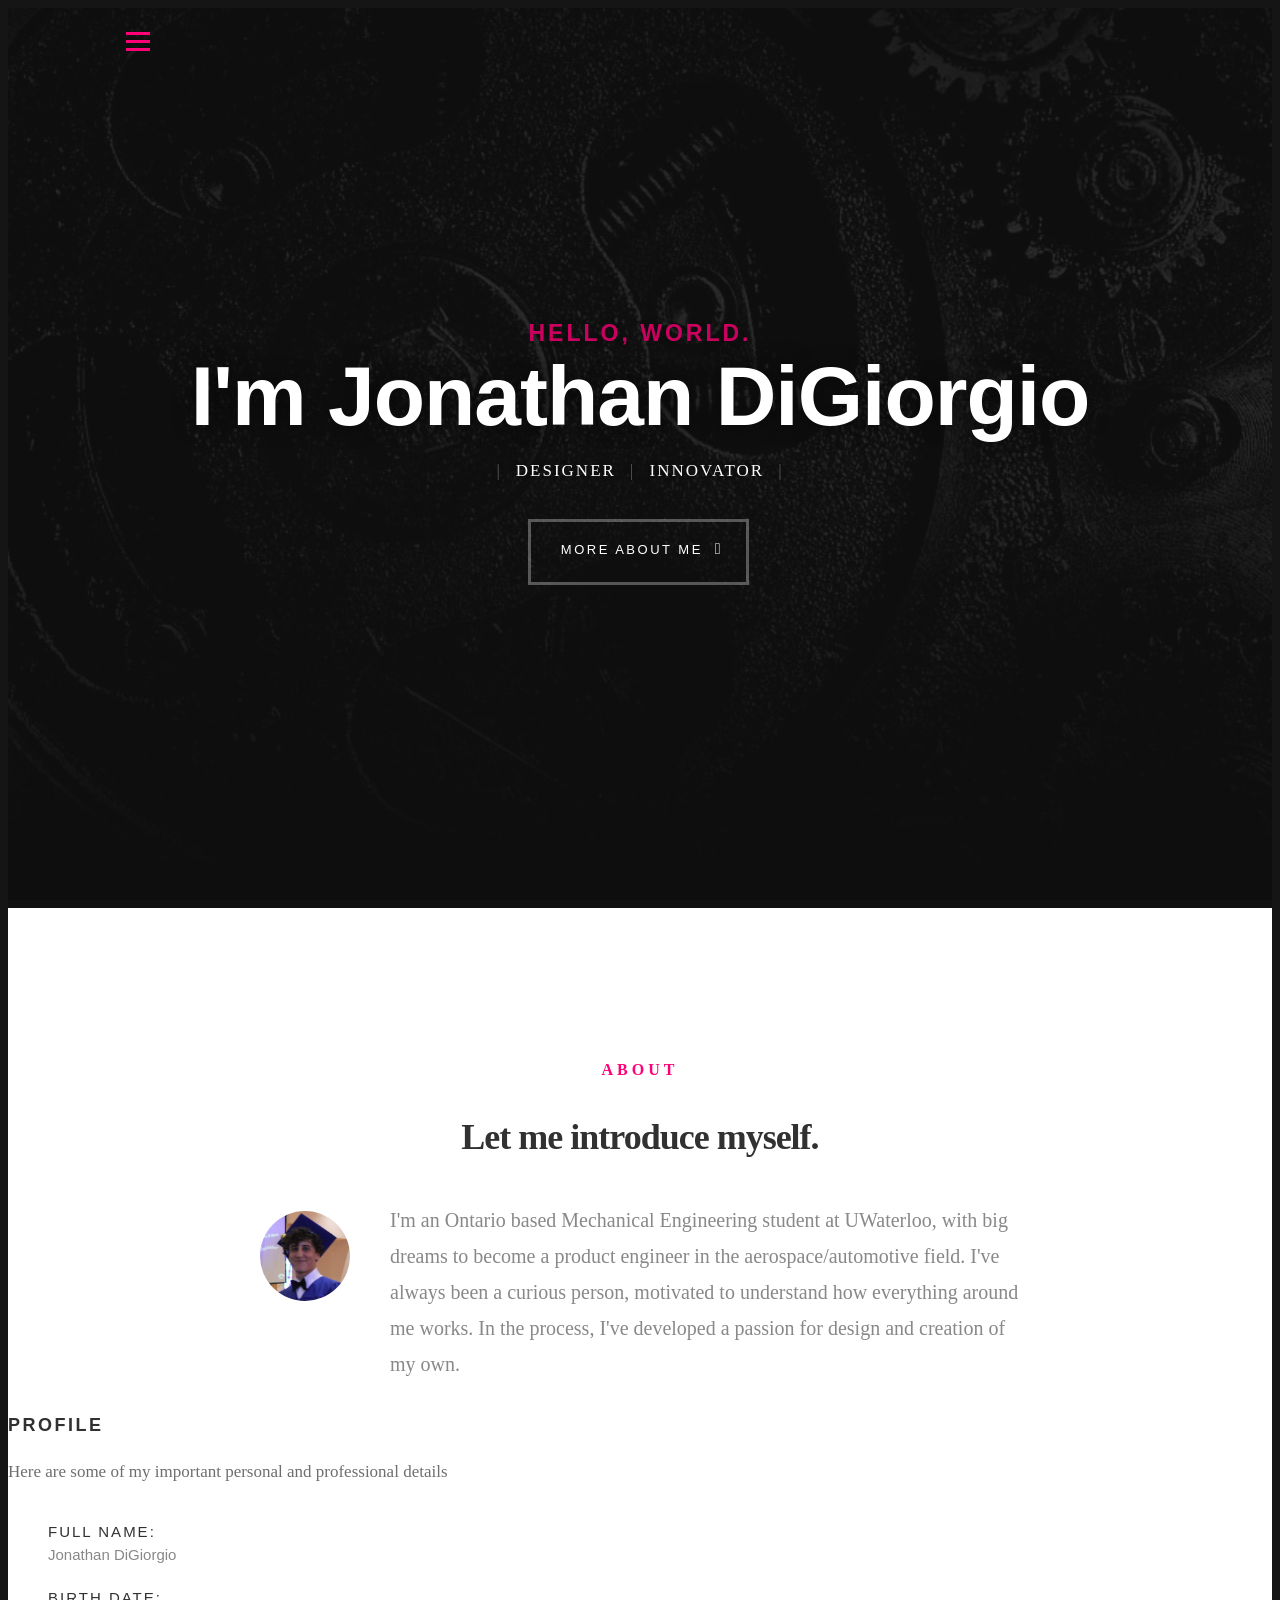
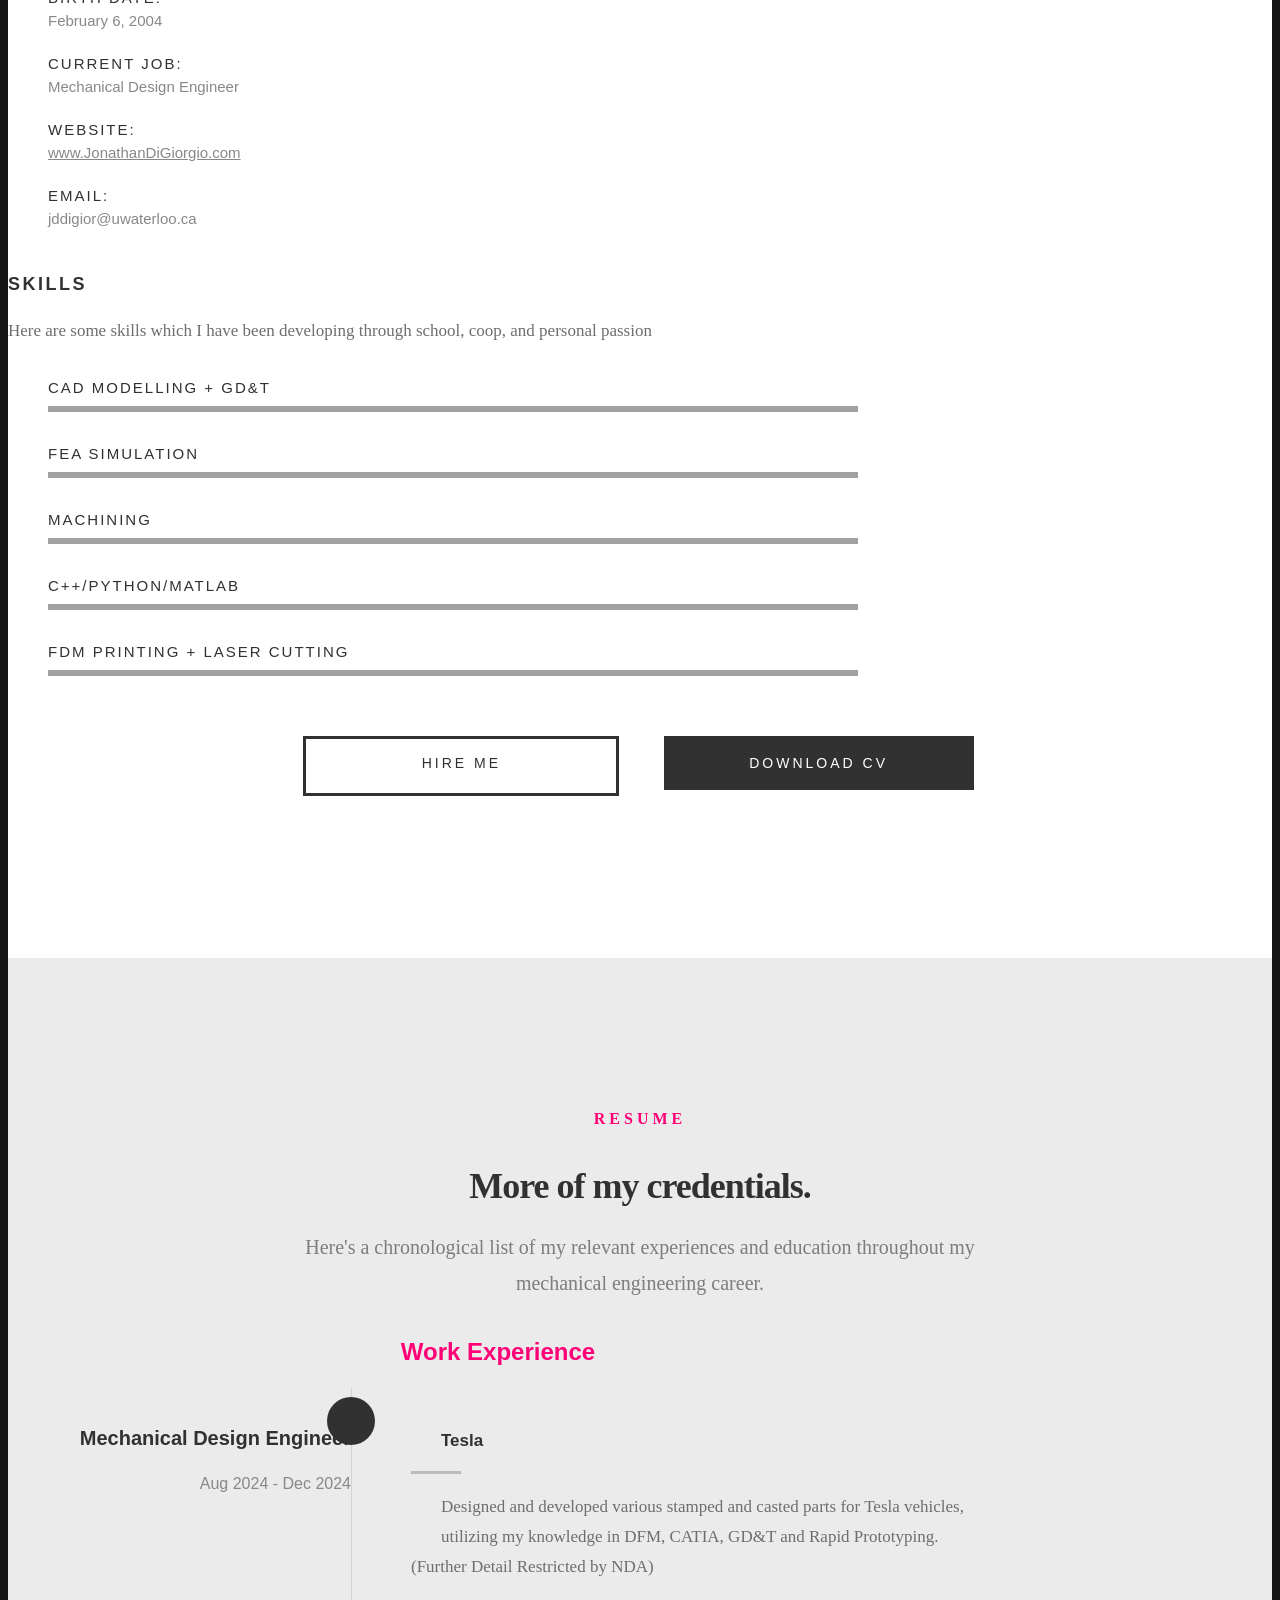
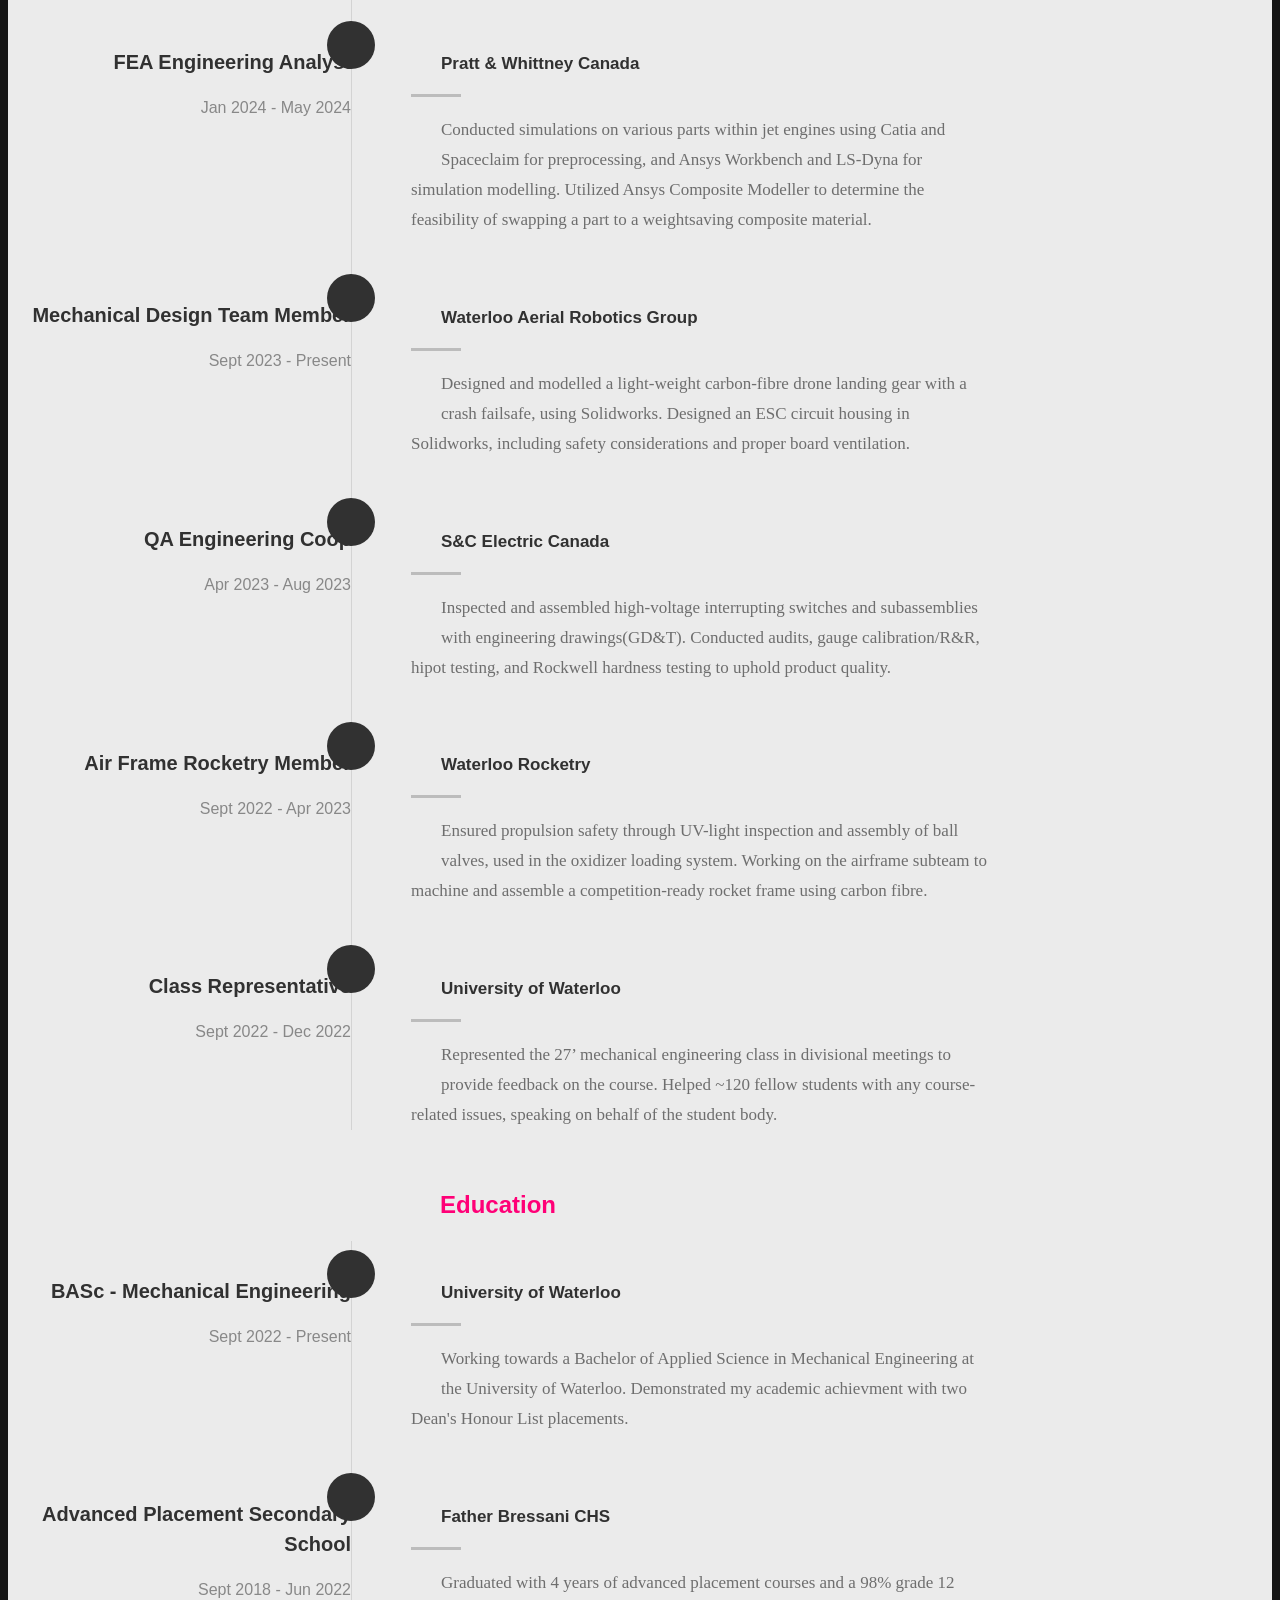
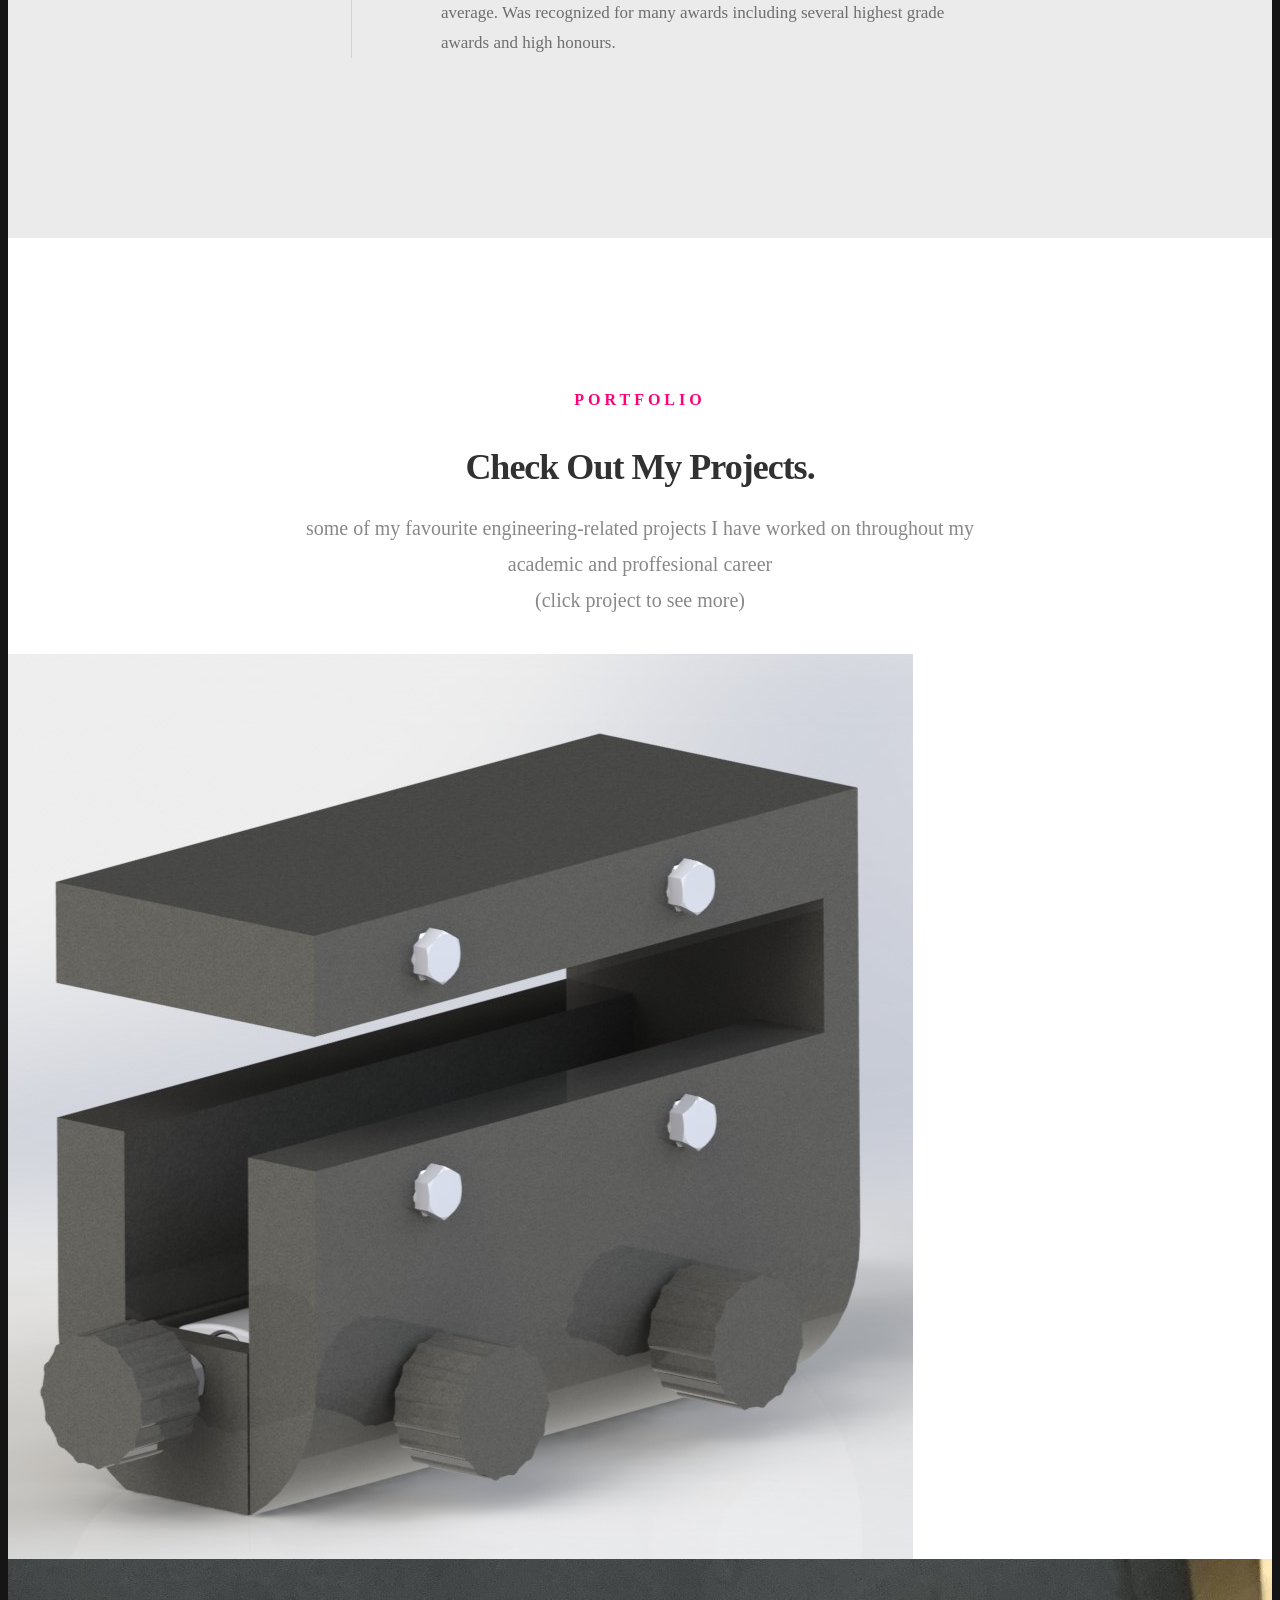
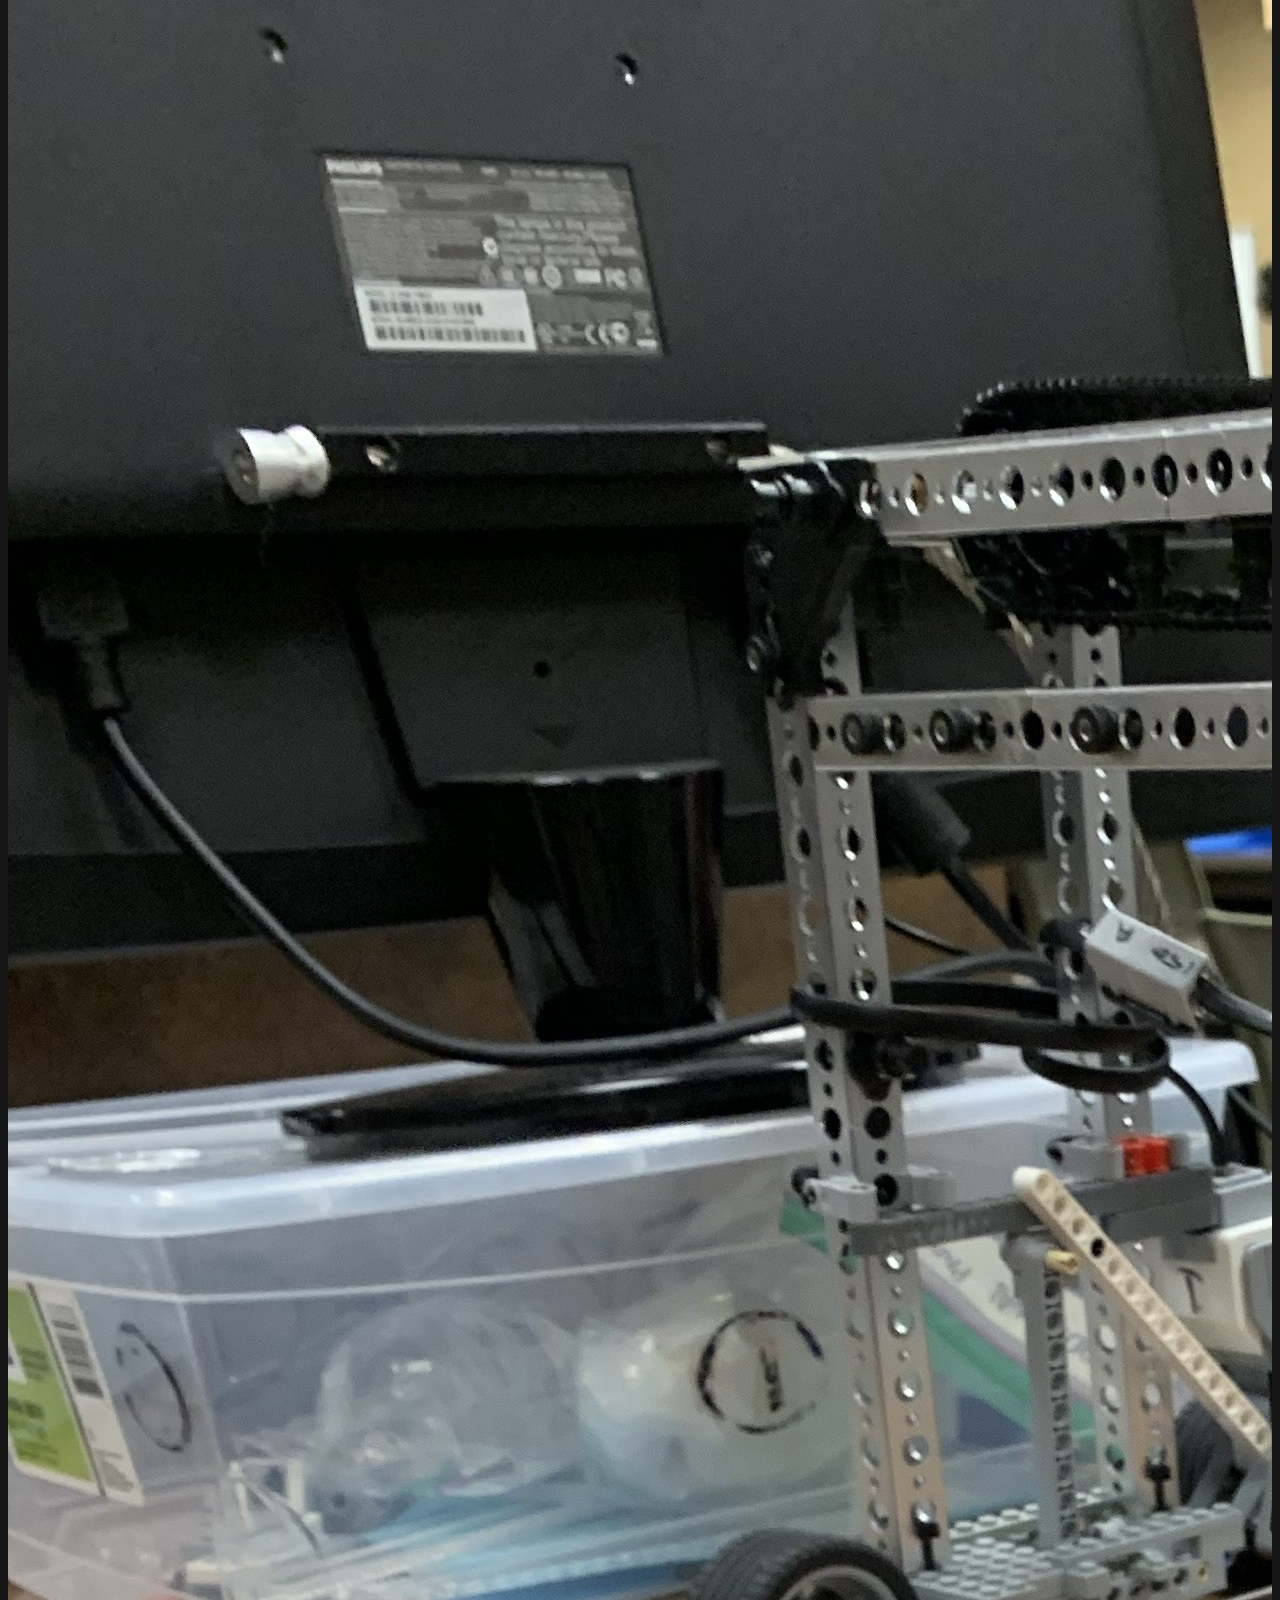
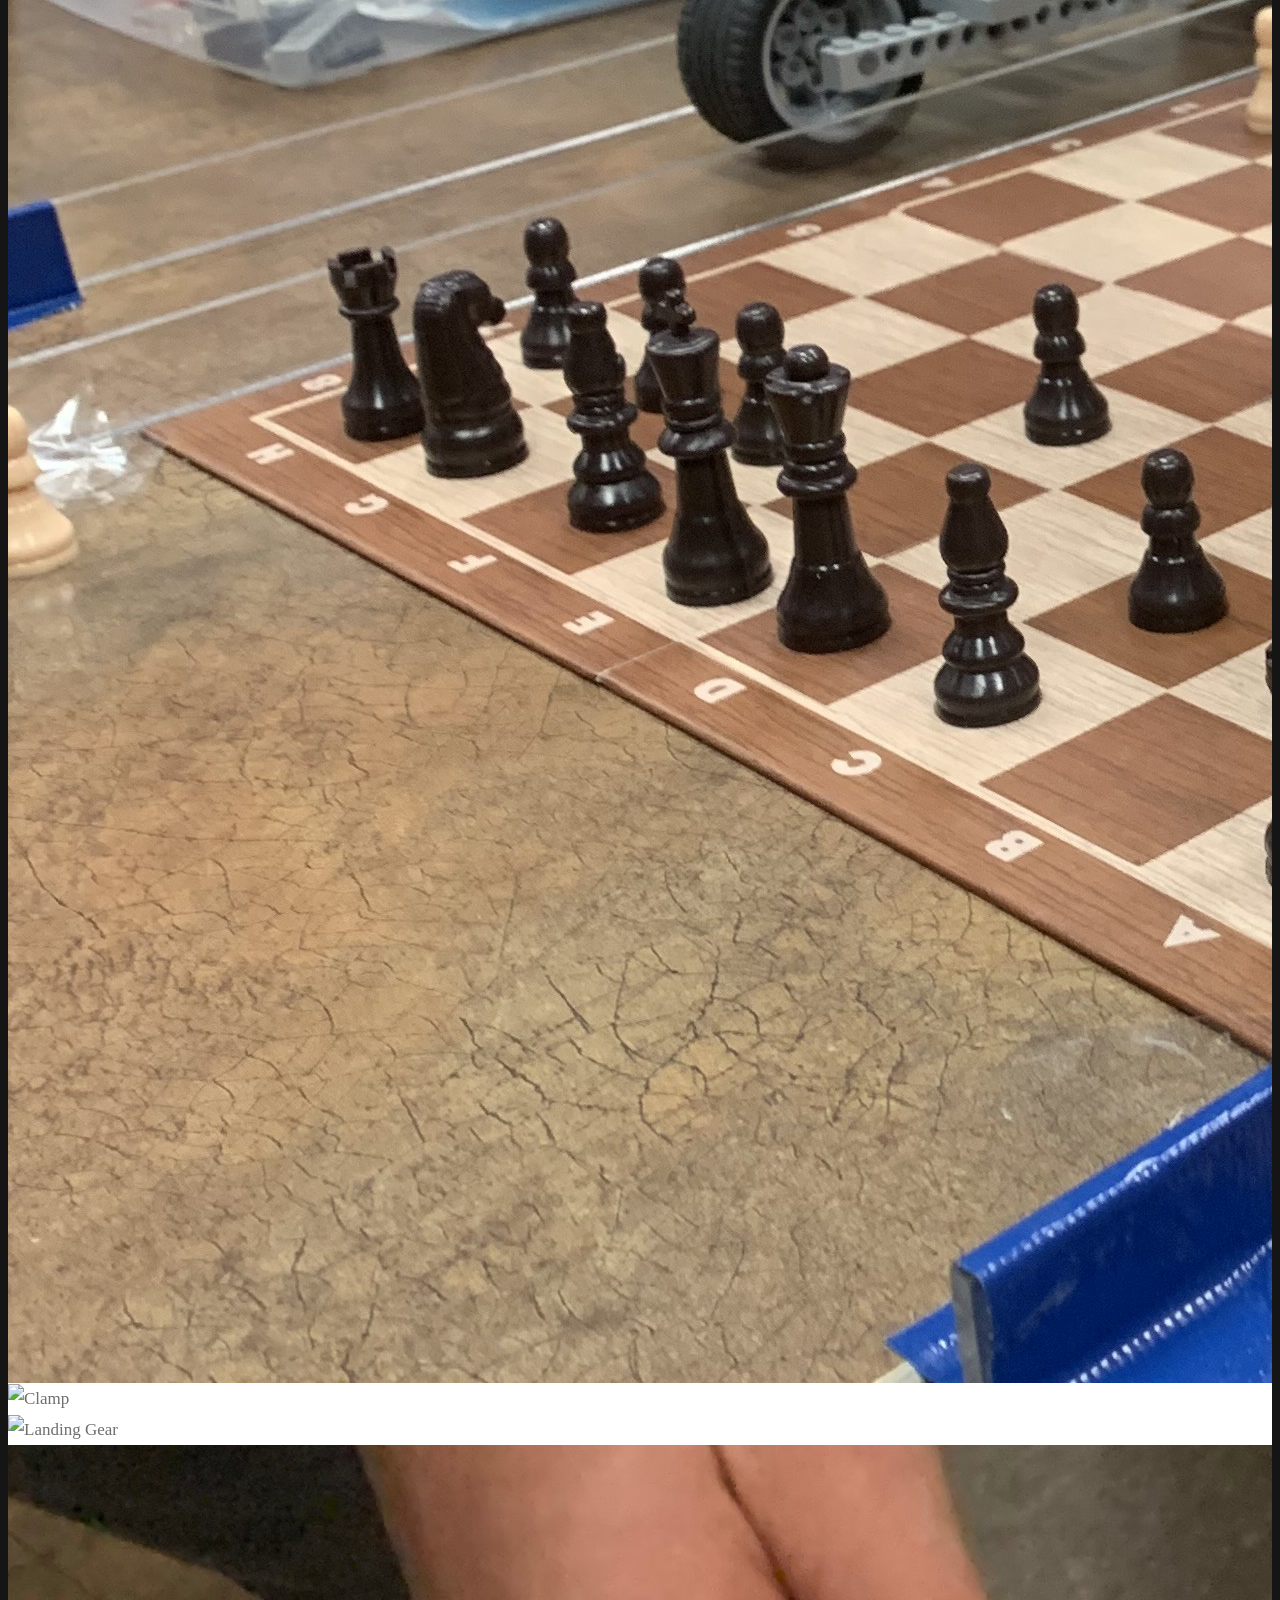
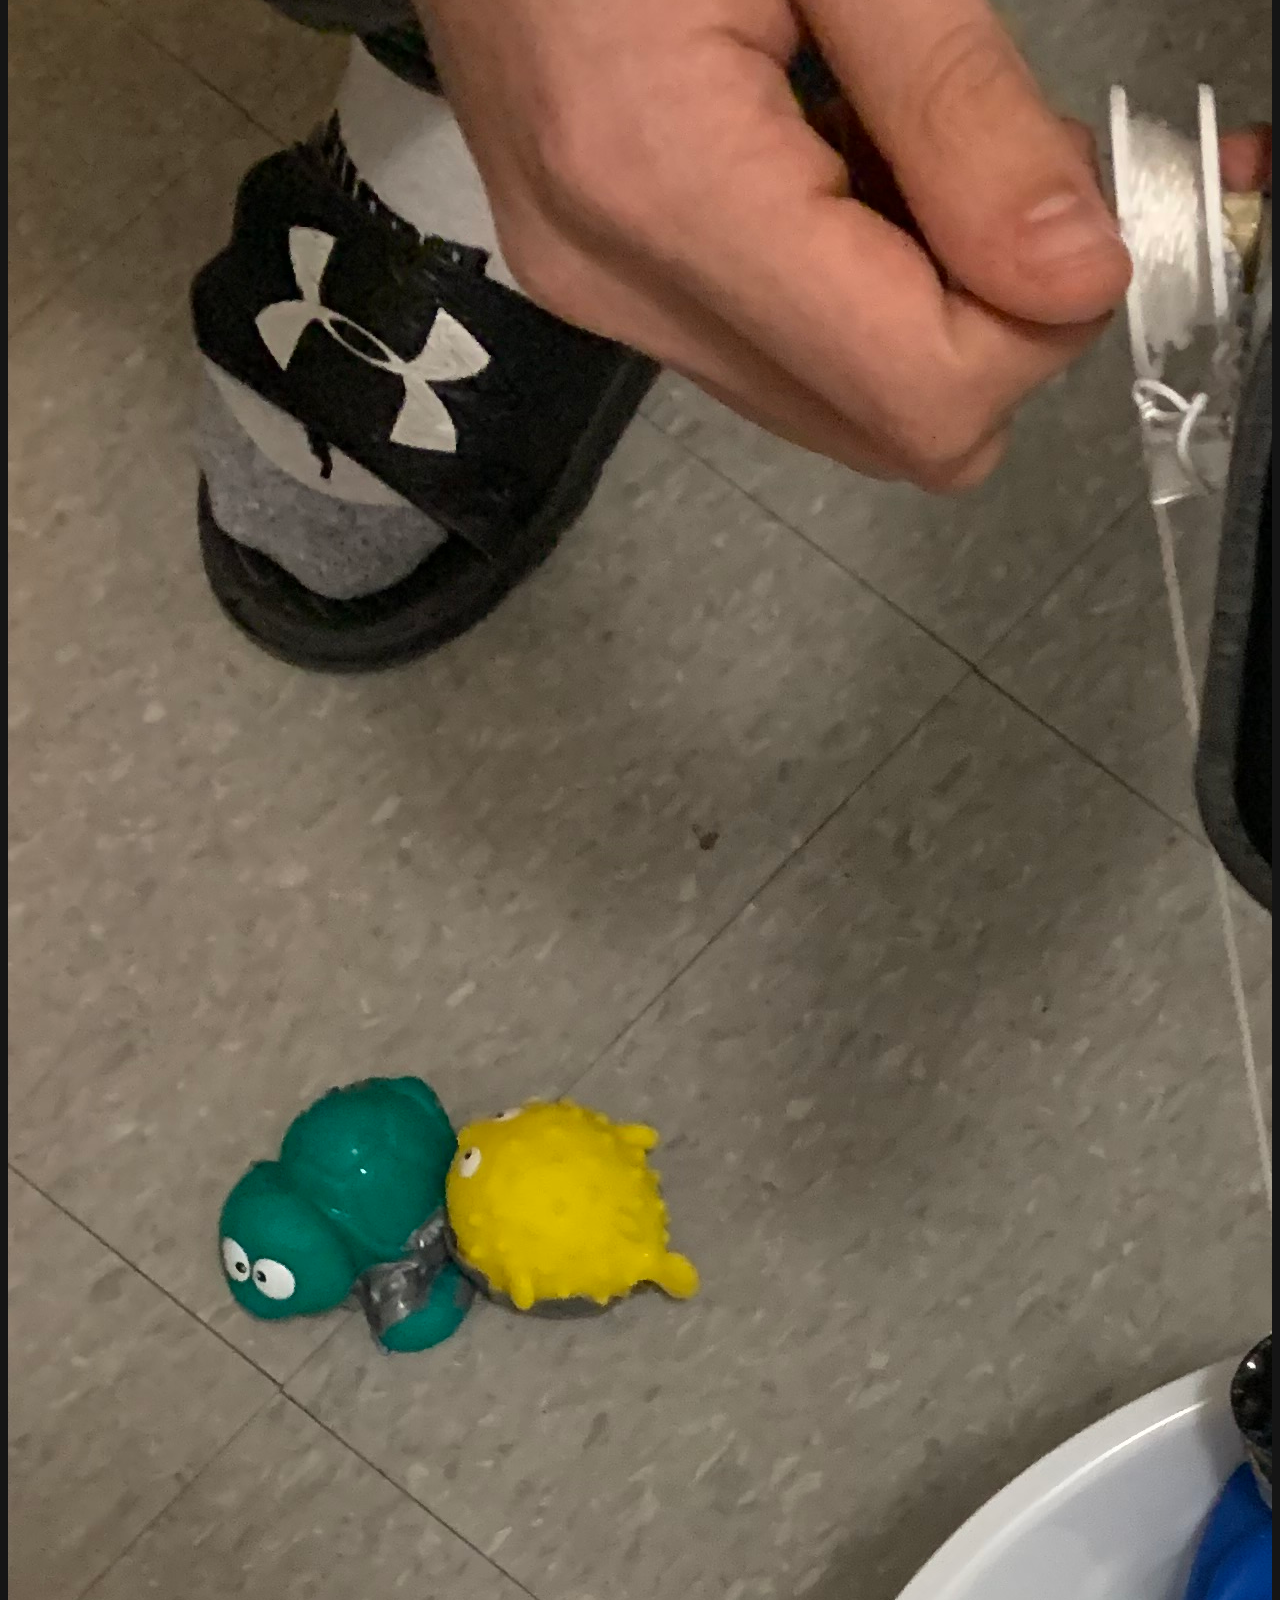
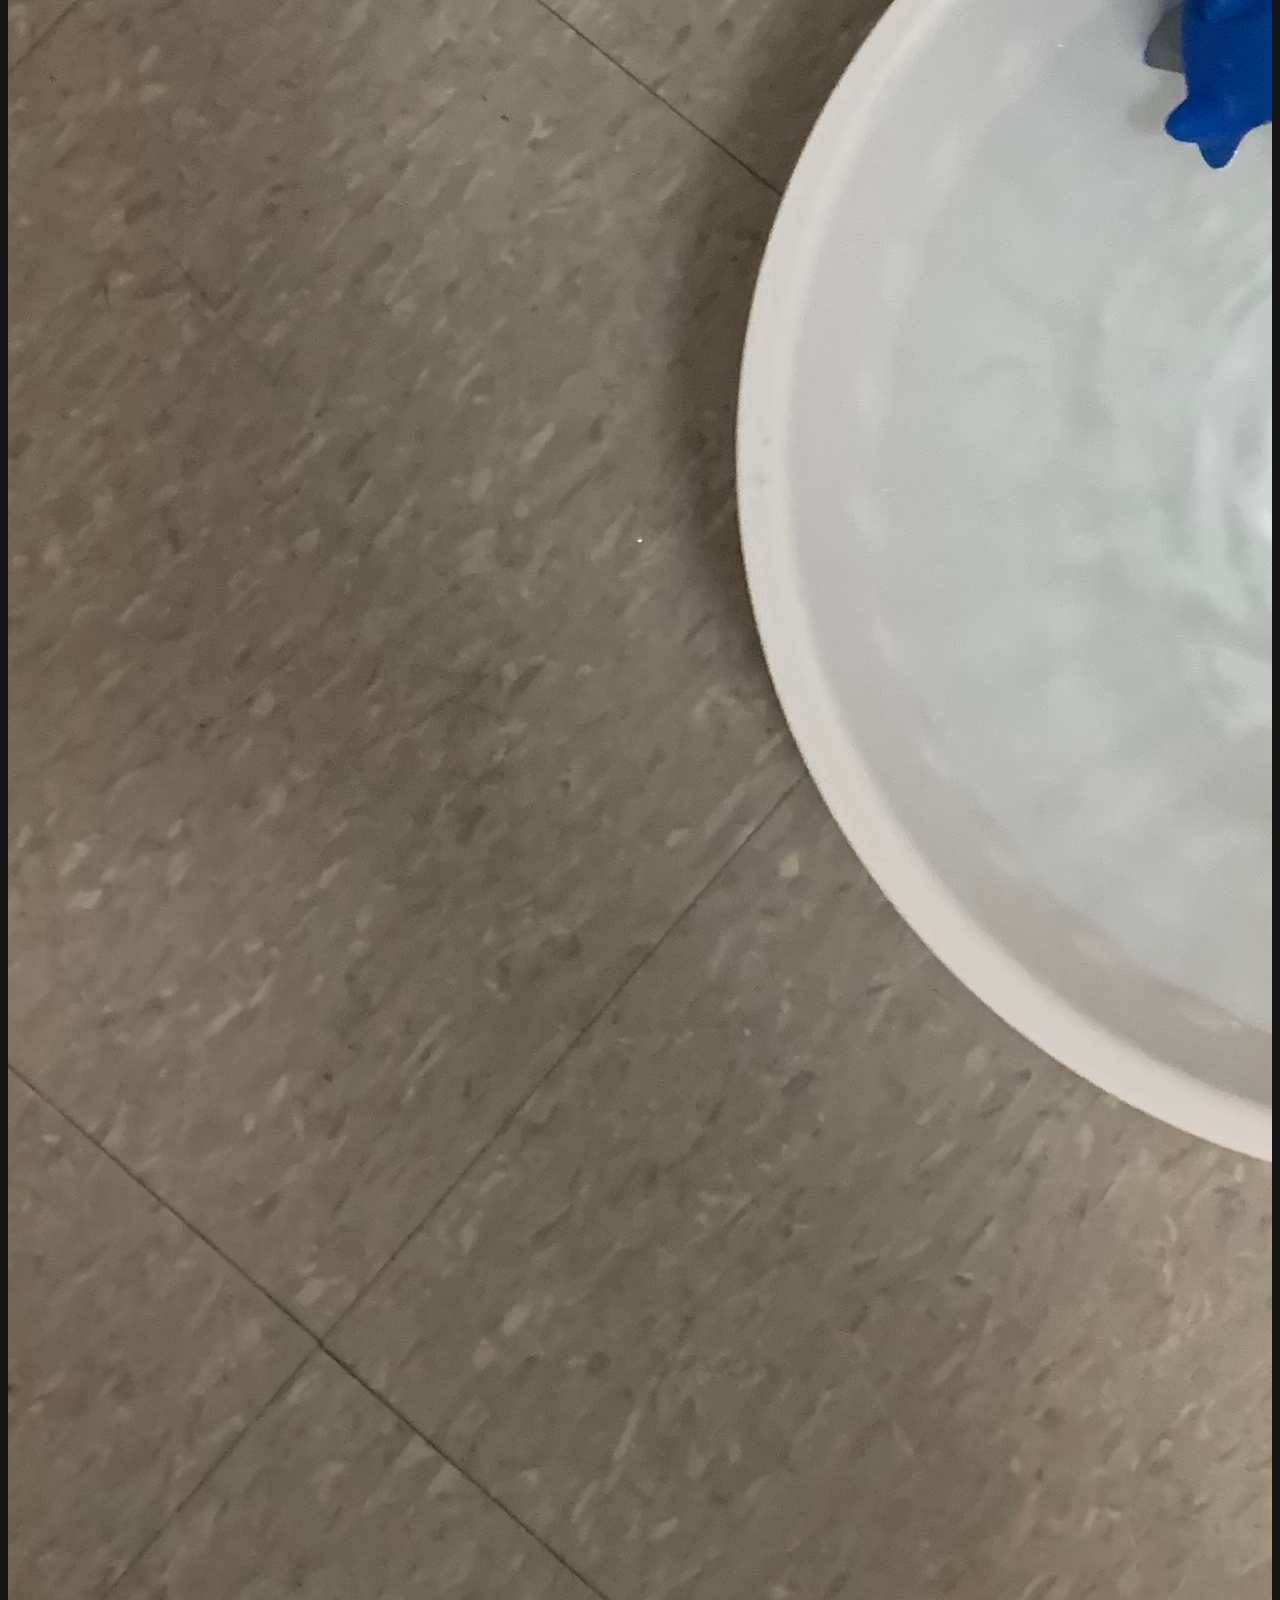
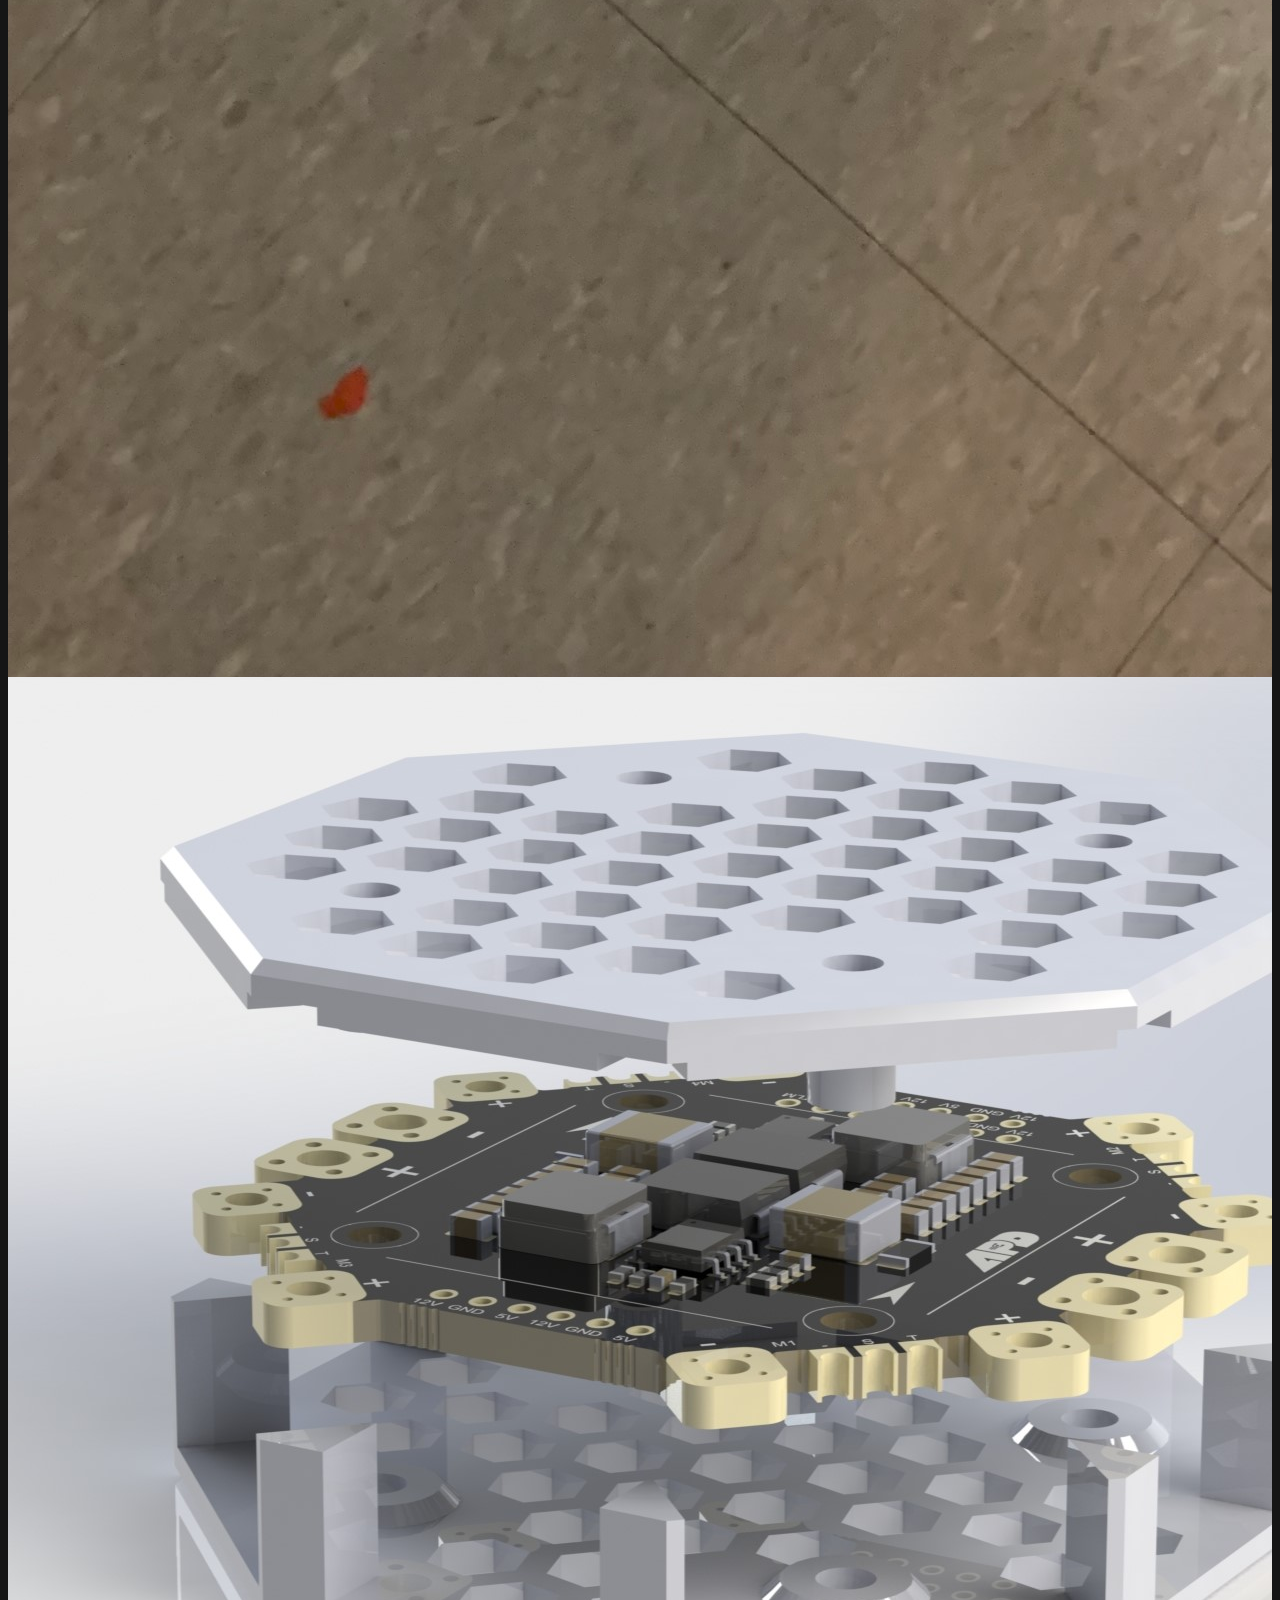
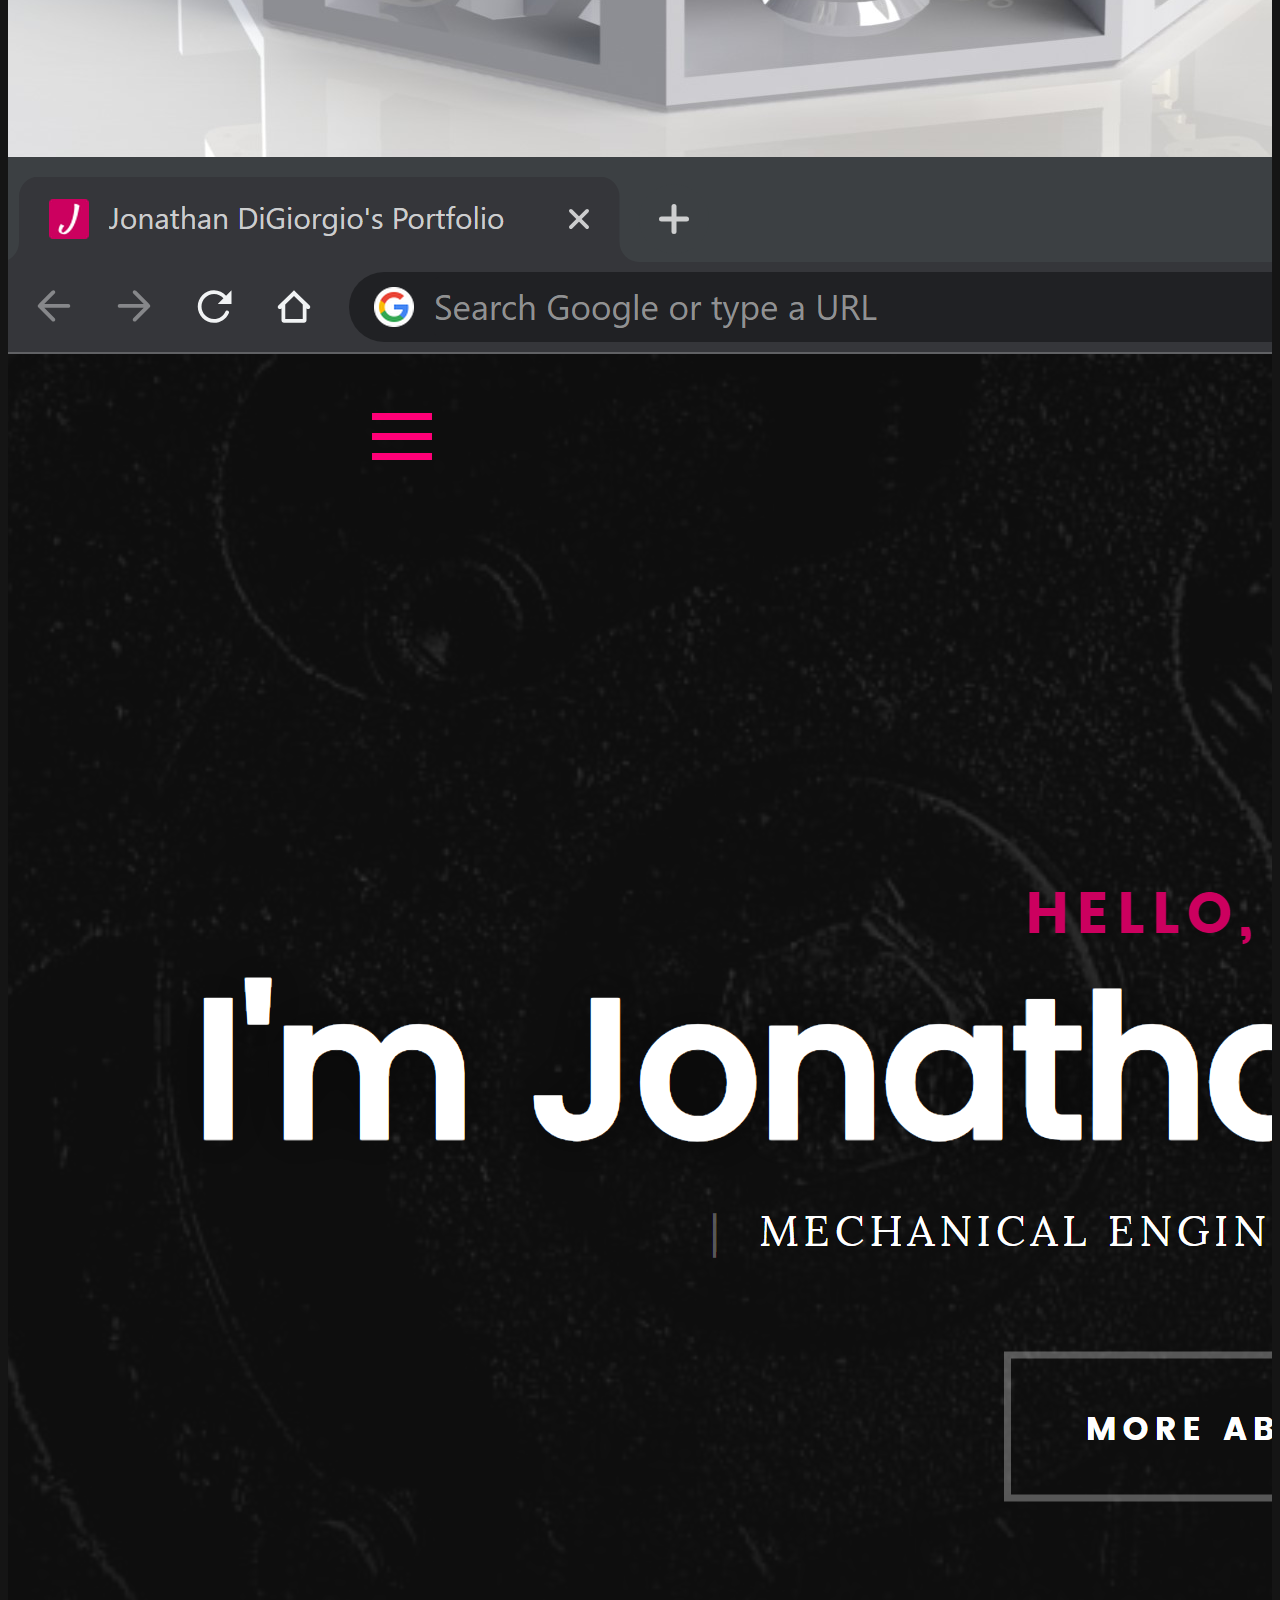
==== index.html @ a50118cf "new job" ====
<!DOCTYPE html>
<!--[if IE 8 ]><html class="no-js oldie ie8" lang="en"> <![endif]-->
<!--[if IE 9 ]><html class="no-js oldie ie9" lang="en"> <![endif]-->
<!--[if (gte IE 9)|!(IE)]><!-->
<html class="no-js" lang="en" xmlns="http://www.w3.org/1999/xhtml" xmlns:fb="http://ogp.me/ns/fb#"> <!--<![endif]-->

<head>

	<!-- Google tag (gtag.js) -->
	<script async src="https://www.googletagmanager.com/gtag/js?id=G-ZJ9CX0GBKX"></script>
	<script>
	window.dataLayer = window.dataLayer || [];
	function gtag(){dataLayer.push(arguments);}
	gtag('js', new Date());
	gtag('config', 'G-ZJ9CX0GBKX');
	</script>

	<!-- Google Tag Manager -->
	<script>(function(w,d,s,l,i){w[l]=w[l]||[];w[l].push({'gtm.start':
	new Date().getTime(),event:'gtm.js'});var f=d.getElementsByTagName(s)[0],
	j=d.createElement(s),dl=l!='dataLayer'?'&l='+l:'';j.async=true;j.src=
	'https://www.googletagmanager.com/gtm.js?id='+i+dl;f.parentNode.insertBefore(j,f);
	})(window,document,'script','dataLayer','GTM-W5HS95PW');</script>
	<!-- End Google Tag Manager -->

	<meta property="og:title" content="Jonathan DiGiorgio's Portfolio" />
	<meta property="og:image" content="/images/Site1.jpg" />
	<meta property="og:description" content="My personal website to showcase my work along my engineering journey" />

	<!--- basic page needs
   ================================================== -->
	<meta charset="utf-8">
	<title>Jonathan DiGiorgio's Portfolio</title>
	<meta name="description" content="">
	<meta name="author" content="">
	<meta http-equiv="Content-Security-Policy" content="upgrade-insecure-requests">

	<!-- mobile specific metas
   ================================================== -->
	<meta name="viewport" content="width=device-width, initial-scale=1, maximum-scale=1">

	<!-- CSS
   ================================================== -->
	<link rel="stylesheet" href="css/base.css">
	<link rel="stylesheet" href="css/main.css">
	<link rel="stylesheet" href="css/vendor.css">

	<!-- script
   ================================================== -->
	<script src="js/modernizr.js"></script>
	<script src="js/pace.min.js"></script>

	<!-- favicons
	================================================== -->
	<link rel="icon" type="image/png" href="favicon-32x32.png">

</head>

<body id="top">

	<!-- Google Tag Manager (noscript) -->
	<noscript><iframe src="https://www.googletagmanager.com/ns.html?id=GTM-W5HS95PW"
	height="0" width="0" style="display:none;visibility:hidden"></iframe></noscript>
	<!-- End Google Tag Manager (noscript) -->

	<!-- header 
   ================================================== -->
	<header>
		<div class="row">

			<div class="top-bar">
				<a class="menu-toggle" href="#"><span>Menu</span></a>

				<nav id="main-nav-wrap">
					<ul class="main-navigation">
						<li class="current"><a class="smoothscroll" href="#intro" title="">Home</a></li>
						<li><a class="smoothscroll" href="#about" title="">About</a></li>
						<li><a class="smoothscroll" href="#resume" title="">Resume</a></li>
						<li><a class="smoothscroll" href="#portfolio" title="">Projects</a></li>
						<li><a class="smoothscroll" href="#services" title="">Services</a></li>
						<li><a class="smoothscroll" href="#contact" title="">Contact</a></li>
					</ul>
				</nav>
			</div> <!-- /top-bar -->

		</div> <!-- /row -->
	</header> <!-- /header -->

	<!-- intro section
   ================================================== -->
	<section id="intro">

		<div class="intro-overlay"></div>

		<div class="intro-content">
			<div class="row">

				<div class="col-twelve">

					<h5>Hello, World.</h5>
					<h1 style="font-size: 84px">I'm Jonathan DiGiorgio</h1>

					<p class="intro-position">
						<span>Designer</span>
						<span>Innovator</span>
					</p>

					<a class="button stroke smoothscroll" href="#about" title="">More About Me</a>

				</div>

			</div>
		</div> <!-- /intro-content -->

		<ul class="intro-social">
			<li><a href="https://www.linkedin.com/in/jonathan-di-giorgio/"><i class="fa fa-linkedin"></i></a></li>
			<li><a href="https://github.com/jddigior"><i class="fa fa-github"></i></a></li>
			<li><a href="mailto:jddiigor@uwaterloo.ca"><i class="fa fa-envelope"></i></a></li>

		</ul> <!-- /intro-social -->

	</section> <!-- /intro -->


	<!-- about section
   ================================================== -->
	<section id="about">

		<div class="row section-intro">
			<div class="col-twelve">

				<h5>About</h5>
				<h1>Let me introduce myself.</h1>

				<div class="intro-info">

					<img src="images/grad.png" alt="Profile Picture">

					<p class="lead">I'm an Ontario based Mechanical Engineering student at UWaterloo, with big dreams to
						become a product engineer in the aerospace/automotive field. I've always been a curious person,
						motivated to understand how everything around me works. In the process, I've developed a passion
						for design and creation of my own. </p>
				</div>

			</div>
		</div> <!-- /section-intro -->

		<div class="row about-content">

			<div class="col-six tab-full">

				<h3>Profile</h3>
				<p>Here are some of my important personal and professional details</p>

				<ul class="info-list">
					<li>
						<strong>Full name:</strong>
						<span>Jonathan DiGiorgio</span>
					</li>
					<li>
						<strong>Birth Date:</strong>
						<span>February 6, 2004</span>
					</li>
					<li>
						<strong>Current Job:</strong>
						<span>Mechanical Design Engineer</span>
					</li>
					<li>
						<strong>Website:</strong>
						<span><a href="https://www.jonathandigiorgio.com">www.JonathanDiGiorgio.com</a></span>
					</li>
					<li>
						<strong>Email:</strong>
						<span>jddigior@uwaterloo.ca</span>
					</li>

				</ul> <!-- /info-list -->

			</div>

			<div class="col-six tab-full">

				<h3>Skills</h3>
				<p>Here are some skills which I have been developing through school, coop, and personal passion </p>

				<ul class="skill-bars">
					<li>
						<strong>CAD Modelling + GD&T</strong>
					</li>
					<li>
						<strong>FEA Simulation</strong>
					</li>
					<li>
						<strong>Machining</strong>
					</li>
					<li>
						<strong>C++/Python/MATLAB</strong>
					</li>
					<li>
						<strong>FDM Printing + Laser Cutting</strong>
					</li>

				</ul> <!-- /skill-bars -->

			</div>

		</div>

		<div class="row button-section">
			<div class="col-twelve">
				<a href="#contact" title="Hire Me" class="button stroke smoothscroll">Hire Me</a>
				<a href="Jonathan_DiGiorgio_Resume.pdf" title="Download CV"
					class="button button-primary">Download CV</a>
			</div>
		</div>

	</section> <!-- /process-->


	<!-- resume Section
   ================================================== -->
	<section id="resume" class="grey-section">

		<div class="row section-intro">
			<div class="col-twelve">

				<h5>Resume</h5>
				<h1>More of my credentials.</h1>

				<p class="lead">Here's a chronological list of my relevant experiences and education throughout my
					mechanical engineering career.</p>

			</div>
		</div> <!-- /section-intro-->

		<div class="row resume-timeline">

			<div class="col-twelve resume-header">

				<h2>Work Experience</h2>

			</div> <!-- /resume-header -->

			<div class="col-twelve">

				<div class="timeline-wrap">
					<div class="timeline-block">

						<div class="timeline-ico">
							<i class="fa fa-briefcase"></i>
						</div>

						<div class="timeline-header">
							<h3>Mechanical Design Engineer</h3>
							<p>Aug 2024 - Dec 2024</p>
						</div>

						<div class="timeline-content">
							<h4>Tesla</h4>
							<p>
								Designed and developed various stamped and casted parts for Tesla vehicles, utilizing my knowledge in DFM, CATIA, GD&T and Rapid Prototyping.
								(Further Detail Restricted by NDA)
							</p>
						</div>

					</div> <!-- /timeline-block -->

					<div class="timeline-block">

						<div class="timeline-ico">
							<i class="fa fa-briefcase"></i>
						</div>

						<div class="timeline-header">
							<h3>FEA Engineering Analyst</h3>
							<p>Jan 2024 - May 2024</p>
						</div>

						<div class="timeline-content">
							<h4>Pratt & Whittney Canada</h4>
							<p>
								Conducted simulations on various parts within jet engines using Catia and Spaceclaim for preprocessing, and Ansys Workbench and LS-Dyna for simulation modelling.
								Utilized Ansys Composite Modeller to determine the feasibility of swapping a part to a weightsaving composite material.
							</p>
						</div>

					</div> <!-- /timeline-block -->

					<div class="timeline-block">

						<div class="timeline-ico">
							<i class="fa fa-briefcase"></i>
						</div>

						<div class="timeline-header">
							<h3>Mechanical Design Team Member</h3>
							<p>Sept 2023 - Present</p>
						</div>

						<div class="timeline-content">
							<h4>Waterloo Aerial Robotics Group</h4>
							<p>
								Designed and modelled a light-weight carbon-fibre drone landing gear with a crash failsafe, using Solidworks.
        						Designed an ESC circuit housing in Solidworks, including safety considerations and proper board ventilation.
							</p>
						</div>

					</div> <!-- /timeline-block -->

					<div class="timeline-block">

						<div class="timeline-ico">
							<i class="fa fa-briefcase"></i>
						</div>

						<div class="timeline-header">
							<h3>QA Engineering Coop</h3>
							<p>Apr 2023 - Aug 2023</p>
						</div>

						<div class="timeline-content">
							<h4>S&C Electric Canada</h4>
							<p>
								Inspected and assembled high-voltage interrupting switches and subassemblies with engineering drawings(GD&T).
								Conducted audits, gauge calibration/R&R, hipot testing, and Rockwell hardness testing to uphold product quality.
							</p>
						</div>

					</div> <!-- /timeline-block -->

					<div class="timeline-block">

						<div class="timeline-ico">
							<i class="fa fa-briefcase"></i>
						</div>

						<div class="timeline-header">
							<h3>Air Frame Rocketry Member</h3>
							<p>Sept 2022 - Apr 2023</p>
						</div>

						<div class="timeline-content">
							<h4>Waterloo Rocketry</h4>
							<p>
								Ensured propulsion safety through UV-light inspection and assembly of ball valves, used in the oxidizer loading system.
								Working on the airframe subteam to machine and assemble a competition-ready rocket frame using carbon fibre.
							</p>
						</div>

					</div> <!-- /timeline-block -->

					<div class="timeline-block">

						<div class="timeline-ico">
							<i class="fa fa-briefcase"></i>
						</div>

						<div class="timeline-header">
							<h3>Class Representative</h3>
							<p>Sept 2022 - Dec 2022</p>
						</div>

						<div class="timeline-content">
							<h4>University of Waterloo</h4>
							<p>
								Represented the 27’ mechanical engineering class in divisional meetings to provide
								feedback on the course.
								Helped ~120 fellow students with any course-related issues, speaking on behalf of the
								student body.


							</p>
						</div>

					</div> <!-- /timeline-block -->

				</div> <!-- /timeline-wrap -->

			</div> <!-- /col-twelve -->

		</div> <!-- /resume-timeline -->

		<div class="row resume-timeline">

			<div class="col-twelve resume-header">

				<h2>Education</h2>

			</div> <!-- /resume-header -->

			<div class="col-twelve">

				<div class="timeline-wrap">

					<div class="timeline-block">

						<div class="timeline-ico">
							<i class="fa fa-graduation-cap"></i>
						</div>

						<div class="timeline-header">
							<h3>BASc - Mechanical Engineering</h3>
							<p>Sept 2022 - Present</p>
						</div>

						<div class="timeline-content">
							<h4>University of Waterloo</h4>
							<p>
								Working towards a Bachelor of Applied Science in Mechanical Engineering at the
								University of Waterloo.
								Demonstrated my academic achievment with two Dean's Honour List placements.
							</p>
						</div>

					</div> <!-- /timeline-block -->

					<div class="timeline-block">

						<div class="timeline-ico">
							<i class="fa fa-graduation-cap"></i>
						</div>

						<div class="timeline-header">
							<h3>Advanced Placement Secondary School</h3>
							<p>Sept 2018 - Jun 2022</p>
						</div>

						<div class="timeline-content">
							<h4>Father Bressani CHS</h4>
							<p>
								Graduated with 4 years of advanced placement courses and a 98% grade 12 average.
								Was recognized for many awards including several highest grade awards and high honours.
							</p>
						</div>

					</div> <!-- /timeline-block -->

				</div> <!-- /timeline-wrap -->

			</div> <!-- /col-twelve -->

		</div> <!-- /resume-timeline -->

	</section> <!-- /features -->


	<!-- Portfolio Section
   ================================================== -->
	<section id="portfolio">

		<div class="row section-intro">
			<div class="col-twelve">

				<h5>Portfolio</h5>
				<h1>Check Out My Projects.</h1>

				<p class="lead">some of my favourite engineering-related projects I have worked on throughout my
					academic and proffesional career <br>(click project to see more) </p>

			</div>
		</div> <!-- /section-intro-->

		<div class="row portfolio-content">

			<div class="col-twelve">

				<!-- portfolio-wrapper -->
				<div id="folio-wrapper" class="block-1-2 block-mob-full stack">

					<div class="bgrid folio-item">
						<div class="item-wrap">
							<img src="images/portfolio/SimpleSamp.JPG" alt="Chess Robot">
							<a href="#modal-12" class="overlay">
								<div class="folio-item-table">
									<div class="folio-item-cell">
										<h3 class="folio-title">SimpleSamp - Home Blood Tester</h3>
										<span class="folio-types">
											Mechanical/Product Design
										</span>
									</div>
								</div>
							</a>
						</div>
					</div> <!-- /folio-item -->

					<div class="bgrid folio-item">
						<div class="item-wrap">
							<img src="images/portfolio/ChessRobot.jpg" alt="Chess Robot">
							<a href="#modal-01" class="overlay">
								<div class="folio-item-table">
									<div class="folio-item-cell">
										<h3 class="folio-title">Autonomous Chess Robot</h3>
										<span class="folio-types">
											Mechanical/Software Design
										</span>
									</div>
								</div>
							</a>
						</div>
					</div> <!-- /folio-item -->

					<div class="bgrid folio-item">
						<div class="item-wrap">
							<img src="images/portfolio/Clamp.jpg" alt="Clamp">
							<a href="#modal-11" class="overlay">
								<div class="folio-item-table">
									<div class="folio-item-cell">
										<h3 class="folio-title">X-Frame Drone Clamping Block</h3>
										<span class="folio-types">
											Mechanical Design
										</span>
									</div>
								</div>
							</a>
						</div>
					</div> <!-- /folio-item -->

					<div class="bgrid folio-item">
						<div class="item-wrap">
							<img src="images/portfolio/LandingGear.jpg" alt="Landing Gear">
							<a href="#modal-09" class="overlay">
								<div class="folio-item-table">
									<div class="folio-item-cell">
										<h3 class="folio-title">Carbon Fiber Landing Gear</h3>
										<span class="folio-types">
											Mechanical Design
										</span>
									</div>
								</div>
							</a>
						</div>
					</div> <!-- /folio-item -->

					<div class="bgrid folio-item">
						<div class="item-wrap">
							<img src="images/portfolio/WhirlToy.jpg" alt="Whirl Toy">
							<a href="#modal-03" class="overlay">
								<div class="folio-item-table">
									<div class="folio-item-cell">
										<h3 class="folio-title">Magnetic Whirlpool Fishing Toy</h3>
										<span class="folio-types">
											Mechanical/Electrical Design
										</span>
									</div>
								</div>
							</a>
						</div>
					</div> <!-- /folio-item -->

					<div class="bgrid folio-item">
						<div class="item-wrap">
							<img src="images/portfolio/PWM-Case2.JPG" alt="PWM-Case">
							<a href="#modal-10" class="overlay">
								<div class="folio-item-table">
									<div class="folio-item-cell">
										<h3 class="folio-title">Drone PDB Board Housing</h3>
										<span class="folio-types">
											Mechanical/Electrical Design
										</span>
									</div>
								</div>
							</a>
						</div>
					</div> <!-- /folio-item -->

					<div class="bgrid folio-item">
						<div class="item-wrap">
							<img src="images/portfolio/Site2.png" alt="Site">
							<a href="#modal-04" class="overlay">
								<div class="folio-item-table">
									<div class="folio-item-cell">
										<h3 class="folio-title">Personal Website</h3>
										<span class="folio-types">
											Web Design
										</span>
									</div>
								</div>
							</a>
						</div>
					</div> <!-- /folio-item -->

					<div class="bgrid folio-item">
						<div class="item-wrap">
							<img src="images/portfolio/Lith.jpg" alt="Lithophane">
							<a href="#modal-05" class="overlay">
								<div class="folio-item-table">
									<div class="folio-item-cell">
										<h3 class="folio-title">Lithophane Pictures</h3>
										<span class="folio-types">
											Product Design & 3D Printing
										</span>
									</div>
								</div>
							</a>
						</div>
					</div> <!-- /folio-item -->

					<div class="bgrid folio-item">
						<div class="item-wrap">
							<img src="images/portfolio/Vent.jpeg" alt="Vent Flaps Replacement">
							<a href="#modal-02" class="overlay">
								<div class="folio-item-table">
									<div class="folio-item-cell">
										<h3 class="folio-title">Vent Flaps Replacement</h3>
										<span class="folio-types">
											Reverse Engineering & 3D Printing
										</span>
									</div>
								</div>
							</a>
						</div>
					</div> <!-- /folio-item -->

					<div class="bgrid folio-item">
						<div class="item-wrap">
							<img src="images/portfolio/PC.jpeg" alt="PC">
							<a href="#modal-08" class="overlay">
								<div class="folio-item-table">
									<div class="folio-item-cell">
										<h3 class="folio-title">Personal Computer Build</h3>
										<span class="folio-types">
											Computer Hardware & Budgeting
										</span>
									</div>
								</div>
							</a>
						</div>
					</div> <!-- /folio-item -->

					<div class="bgrid folio-item">
						<div class="item-wrap">
							<img src="images/portfolio/LightningClip.jpg" alt="Lightning Clip">
							<a href="#modal-06" class="overlay">
								<div class="folio-item-table">
									<div class="folio-item-cell">
										<h3 class="folio-title">Lightning Cable Clip</h3>
										<span class="folio-types">
											Product Design & 3D Printing
										</span>
									</div>
								</div>
							</a>
						</div>
					</div> <!-- /folio-item -->


					<div class="bgrid folio-item">
						<div class="item-wrap">
							<img src="images/portfolio/Case.jpg" alt="Case">
							<a href="#modal-07" class="overlay">
								<div class="folio-item-table">
									<div class="folio-item-cell">
										<h3 class="folio-title">Custom Phone Case</h3>
										<span class="folio-types">
											CAD & Product Design
										</span>
									</div>
								</div>
							</a>
						</div>
					</div> <!-- /folio-item -->



					<!-- modal popups - begin
	            ============================================================= -->
					<div id="modal-01" class="popup-modal slider mfp-hide">

						<div class="media">
							<div class="fluid-video-wrapper">
								<iframe src="https://player.vimeo.com/video/843717067?h=3e0f911d2c" width="500"
									height="281" frameborder="0" webkitallowfullscreen mozallowfullscreen
									allowfullscreen></iframe>
							</div>
						</div>

						<div class="description-box">
							<h4>Autonomous Chess Robot</h4>
							<p>
								Our ME101 final project group wanted a challenge, so we built an automated chess robot.
								The mechanical portion was based on a gantry gripper claw system, using
								wheels, belts, racks and pinions, Lego, Tetrix and custom models which were 3D printed/laser cut.
								<br>
								The computational chess code is written in Python, using the Stockfish library
								for move calculation and OpenCV for computer vision move detection.
								The robot itself runs on RobotC, taking a set of instructions from the laptop and
								parsing them into the correct chess movement.

							</p>

							<div class="categories">Mechanical/Software Design</div>
						</div>

						<div class="link-box">
							<a href="images/portfolio/modals/ChessRobotReport.pdf">Details</a>
							<a href="#" class="popup-modal-dismiss">Close</a>
						</div>

					</div> <!-- /modal-01 -->

					<div id="modal-02" class="popup-modal slider mfp-hide">

						<div class="media">
							<img src="images/portfolio/modals/m-Vent.jpg" alt="" />
						</div>

						<div class="description-box">
							<h4>Vent Flap Replacement</h4>
							<p>My mother was complaining that she could not find any reasonably priced vent flaps online to replace our broken ones.
								So I took a flap that was somewhat in tact, took critical dimensions, and replicated it in Solidworks.
								I proceeded to print out 15 replacement flaps for around the house using PETG filament for it's UV/temperature resistance.
								My design is fully functional and saved my parents around $80 in replacements.
							</p>

							<div class="categories">Reverse Engineering & 3D Printing</div>
						</div>

						<div class="link-box">
							<a href="https://www.thingiverse.com/thing:6179452">Details</a>
							<a href="#" class="popup-modal-dismiss">Close</a>
						</div>

					</div> <!-- /modal-02 -->

					<div id="modal-03" class="popup-modal slider mfp-hide">

						<div class="media">
							<img src="images/portfolio/modals/m-toy.jpg" alt="" />
						</div>

						<div class="description-box">
							<h4>Magnetic Whirpool Fishing Toy</h4>
							<p>
								Lead a group of 4 in the design of a competitive fishing toy. 
								The premise is to catch the 'fish' of your colour from the whirpool with a launcher and reel, before your opponents.
								The whirpool mechanism was achieved by motorized spinning of a magnet which spins a magnetic stirrer in the water bowl above it.
								The launchers were made similarly to pinball launchers, with a pull and release fire.
								The projectile attaches to the 'fish' and can be reeled in with the 3d printed reel.

							</p>

							<div class="categories">Mechanical/Electrical Design</div>
						</div>

						<div class="link-box">
							<a href="images/portfolio/modals/Grab-a-Goose_Final-Report.pdf">Details</a>
							<a href="#" class="popup-modal-dismiss">Close</a>
						</div>

					</div> <!-- /modal-03 -->

					<div id="modal-04" class="popup-modal slider mfp-hide">

						<div class="media">
							<img src="images/portfolio/modals/m-web.jpg" alt="" />
						</div>

						<div class="description-box">
							<h4>Personal Website</h4>
							<p>
								A website built to be my online porfolio using HTML, CSS, and javaScript.
								Learned basic web design through video resources and the reverse engineering of various websites.
								This site is deployed on Netlify and uses GitHub for version control.
								Analytics are tracked using Google Analytics, in order to optimize many aspects of my website.

							</p>

							<div class="categories">Web Design</div>
						</div>

						<div class="link-box">
							<a href="https://github.com/jddigior/ePortfolio">Details</a>
							<a href="#" class="popup-modal-dismiss">Close</a>
						</div>

					</div> <!-- /modal-04 -->

					<div id="modal-05" class="popup-modal slider mfp-hide">

						<div class="media">
							<img src="images/portfolio/modals/m-lith.jpg" alt="" />
						</div>

						<div class="description-box">
							<h4>Lithophane pictures</h4>
							<p>
								Lithophane is a special picture that you shine light through to reveal a mono-coloured image from the varying thicknesses.
								I designed this stand and picture combo in SOLIDWORKS, along with a store bought LED, all as a gift.
								The final 3D printed product allows easy swapping of lithophane pictures for a customizable experience.
							</p>

							<div class="categories">Product Design & 3D Printing</div>
						</div>

						<div class="link-box">
							<a href="https://www.thingiverse.com/thing:6136198">Details</a>
							<a href="#" class="popup-modal-dismiss">Close</a>
						</div>

					</div> <!-- /modal-05 -->

					<div id="modal-06" class="popup-modal slider mfp-hide">

						<div class="media">
							<img src="images/portfolio/modals/m-LightningClip.jpg" alt="" />
						</div>

						<div class="description-box">
							<h4>Lightning Cable Clip</h4>
							<p>
								I designed this cable holding device to solve a lifelong annoyance: trying to find the end of the phone cable while comfy in bed.
								I was fed up with dangling cables that get caught and damaged under my nightstand and with cables that seemingly dissapear when reaching for them in a dark room.
								So, I designed a lightning cable clip in SOLIDWORKS and 3D printed it so that I would never have to worry about dangling/hiding chargers again.

							</p>

							<div class="categories">Product Design & 3D Printing</div>
						</div>

						<div class="link-box">
							<a href="https://www.thingiverse.com/thing:6136211">Details</a>
							<a href="#" class="popup-modal-dismiss">Close</a>
						</div>

					</div> <!-- /modal-06 -->

					<div id="modal-07" class="popup-modal slider mfp-hide">

						<div class="media">
							<img src="images/portfolio/modals/m-case.jpg" alt="" />
						</div>

						<div class="description-box">
							<h4>Custom Phone Case</h4>
							<p>
								A completely custom designed phone case, modelled around the iPhone XR.
								Made in SOLIDWORKS by using an online CAD model of the iPhone XR as reference, then 3D Printed in PLA.
								Was made for fun as a passion project, but give me key insight into the world of protective design, designing for aesthetic and clearancing.
							</p>

							<div class="categories">CAD & Product Design</div>
						</div>

						<div class="link-box">
							<a href="https://skfb.ly/oKytO">Details</a>
							<a href="#" class="popup-modal-dismiss">Close</a>
						</div>

					</div> <!-- /modal-07 -->

					<div id="modal-08" class="popup-modal slider mfp-hide">

						<div class="media">
							<img src="images/portfolio/modals/m-PC.jpeg" alt="" />
						</div>

						<div class="description-box">
							<h4>Personal Computer</h4>
							<p>
								Built my own desktop computer for school and productivity.
								Spent many hours researching parts and part compatibilities, developing an intimate understanding for the types of computer hardware and their purposes.
								Maximized PC performance within a tight budget. 
								Learned a lot about Windows 10 Architecture, drivers, BIOS, overclocking and debugging.
							</p>

							<div class="categories">Computer Hardware and Budgeting</div>
						</div>

						<div class="link-box">
							<a href="https://ca.pcpartpicker.com/list/QkJGBj">Details</a>
							<a href="#" class="popup-modal-dismiss">Close</a>
						</div>

					</div> <!-- /modal-08 -->

					<div id="modal-09" class="popup-modal slider mfp-hide">

						<div class="media">
							<img src="images/portfolio/modals/m-LandingGear.jpg" alt="" />
						</div>

						<div class="description-box">
							<h4>Carbon Fiber Landing Gear</h4>
							<p>
								Designed a landing gear for the Waterloo Aerial Robotics Group in Solidworks using a mix of Carbon fiber, aluminum, and 3D printer filament.
								Designed to protect carbon fiber tubes in the event of a crash by absorbing impact energy in the 3d printed (replaceable) joints.
								Was made to be as lightweight as possible while still supporting the drone during landing and takeoff.
							</p>

							<div class="categories">Mechanical Design</div>
						</div>

						<div class="link-box">
							<a href="https://grabcad.com/library/drone-carbon-fiber-landing-gear-1">Details</a>
							<a href="#" class="popup-modal-dismiss">Close</a>
						</div>

					</div> <!-- /modal-09 -->

					<div id="modal-10" class="popup-modal slider mfp-hide">

						<div class="media">
							<img src="images/portfolio/modals/m-PWM-Case.JPG" alt="" />
						</div>

						<div class="description-box">
							<h4>Drone PDB Board Housing</h4>
							<p>
								Utilized Solidworks to design a Power Distribution Board(PDB) housing for the Waterloo Aerial Robotics Group.
								Designed for manufacturing using a 3D printer with PLA filament and 4 M3 SHCS.
								Ensured safety by reducing contact points for accidental electrical shorting.
								Included ventilation holes to allow for cooling on the hot PDB.
							</p>

							<div class="categories">Mechanical Design</div>
						</div>

						<div class="link-box">
							<a href="https://www.thingiverse.com/thing:6225858">Details</a>
							<a href="#" class="popup-modal-dismiss">Close</a>
						</div>

					</div> <!-- /modal-10 -->

					<div id="modal-11" class="popup-modal slider mfp-hide">

						<div class="media">
							<img src="images/portfolio/modals/m-Clamp.JPG" alt="" />
						</div>

						<div class="description-box">
							<h4>X-frame Drone Clamping Block</h4>
							<p>
								Designed a drone arm clamping block in Solidworks to clamp down the arms and restrict vertical play.
								Made for easy removal and insertion of drone arms for transportation, and a simple screw clamping mechanism.
								Utilized water jet, drill, and tap to machine the aluminum parts.
								3D printed the other parts out of carbon fibre PETG.
							</p>

							<div class="categories">Mechanical Design</div>
						</div>

						<div class="link-box">
							<a href="https://grabcad.com/library/drone-x-frame-arm-clamping-blocks-1">Details</a>
							<a href="#" class="popup-modal-dismiss">Close</a>
						</div>

					</div> <!-- /modal-11 -->

					<div id="modal-12" class="popup-modal slider mfp-hide">

						<div class="media">
							<img src="images/portfolio/modals/m-SimpleSamp.JPG" alt="" />
						</div>

						<div class="description-box">
							<h4>Simple Samp - Home Blood Tester</h4>
							<p>
								Designed as a part of a 24 hr design challenge hosted by McmAster University and Cortex Design.
								Our group tackled this design challenge with the philosophy that medical equipment should be affordable for everyone.
								We made this blood sample tester which conducts a lateral flow blood test, captures and processes the results of the test with controlled lighting.
								Our clever choice of replacing hardware like cameras and PCBs with a phone app, allowed us to create a solution which cost only $10 to manufacture.
							</p>

							<div class="categories">Mechanical Design</div>
						</div>

						<div class="link-box">
							<a href="https://devpost.com/software/cortex-design-challenge?ref_content=my-projects-tab&ref_feature=my_projects">Details</a>
							<a href="#" class="popup-modal-dismiss">Close</a>
						</div>

					</div> <!-- /modal-12 -->

					<!-- modal popups - end
	            ============================================================= -->

				</div> <!-- /portfolio-wrapper -->

			</div> <!-- /twelve -->

		</div> <!-- /portfolio-content -->

	</section> <!-- /portfolio -->


	<!-- services Section
   ================================================== -->
	<section id="services">

		<div class="overlay"></div>

		<div class="row section-intro">
			<div class="col-twelve">

				<h5>Services</h5>
				<h1>What Can I Do For You?</h1>

				<p class="lead">
					Although I am a busy student, I can always make time for projects that interest me, 
					and	I'd be more than happy to help.
				</p>

			</div>
		</div> <!-- /section-intro -->

		<div class="row services-content">

			<div id="owl-slider" class="owl-carousel services-list">

				<div class="service">

					<span class="icon"><i class="fa fa-car"></i></span>

					<div class="service-content">

						<h3>Product Design</h3>

						<p class="desc">As a product design enthusiast, my skill set is well-rounded and versatile. 
							With a burning passion for innovation and attention to detail, I excel in transforming ideas into reality. 
							Through my proficiency in CAD/FEA software, I bring concepts to life with precision and creativity.
						</p>

					</div>

				</div> <!-- /service -->

				<div class="service">

					<span class="icon"><i class="fa fa-laptop"></i></span>

					<div class="service-content">

						<h3>CAD Modelling</h3>

						<p class="desc">In the realm of CAD modeling, my expertise shines brightly. 
							Armed with proficiency in various CAD software, I possess the ability to give life to concepts with precision. 
							Whether it's creating intricate 3D models or engineering detailed designs, I excel in transforming ideas into reality.
						</p>

					</div>

				</div> <!-- /service -->

				<div class="service">

					<span class="icon"><i class="fa fa-pencil"></i></span>

					<div class="service-content">

						<h3>GD&T Drafting</h3>

						<p class="desc">I bring precision and clarity to engineering drawings. 
							With a strong grasp of GD&T principles, I convey critical dimensions and tolerances effectively, ensuring optimal product manufacturing. 
							Let me streamline your design process with accurate and standardized dimensioning.
						</p>

					</div>

				</div> <!-- /service -->

				<div class="service">

					<span class="icon"><i class="fa fa-cubes"></i></span>

					<div class="service-content">

						<h3>3D Printing</h3>

						<p class="desc">
							As a 3D printing enthusiast, I excel in turning CAD models into high-quality physical objects. 
							With extensive knowledge of 3D printing technologies and materials, I deliver precise and optimized prints for functional prototypes, custom parts, and artistic creations. 
							Let me transform your ideas into reality through the world of 3D printing.
						</p>

					</div>

				</div> <!-- /service -->

				<div class="service">

					<span class="icon"><i class="fa fa-gears"></i></span>

					<div class="service-content">

						<h3>Laser Cutting</h3>

						<p class="desc">
							As a laser cutting enthusiast, I deliver precise and efficient fabrication solutions. 
							From intricate patterns to smooth edges, I bring your designs to life with speed and accuracy. 
							Let's create exceptional results together through the power of laser cutting.
						</p>

					</div>

				</div> <!-- /service -->

				<div class="service">

					<span class="icon"><i class="fa fa-laptop"></i></span>

					<div class="service-content">

						<h3>Programming</h3>

						<p class="desc">
							As someone well-versed in multiple programming languages, I inimately understand the software development process. 
							From scipting, to automating, to web development, I can satisfy your programming needs.
							Let's work together to produce high-quality and elegant software.
						</p>

					</div>

				</div> <!-- /service -->

			</div> <!-- /services-list -->

		</div> <!-- /services-content -->

	</section> <!-- /services -->


	<!-- stats Section ----- (REMOVED)
   ================================================== -->
	<section id="stats" class="count-up">

		<div class="row">
			<div class="col-twelve">
				<div class="block-1-6 block-s-1-3 block-tab-1-2 block-mob-full stats-list">
				</div> <!-- /twelve -->
			</div> <!-- /row -->

	</section> <!-- /stats -->


	<!-- contact
   ================================================== -->
	<section id="contact">

		<div class="row section-intro">
			<div class="col-twelve">

				<h5>Contact</h5>
				<h1>I'd Love To Hear From You.</h1>

				<p class="lead">
					feel free to contact me with any questions or requests!
				</p>

			</div>
		</div> <!-- /section-intro -->

		<div class="row contact-form">

			<div class="col-twelve">

				<!-- form -->
				<form name="contactForm" id="contactForm" method="post" action="" netlify>
					<fieldset>

						<div class="form-field">
							<input name="contactName" type="text" id="contactName" placeholder="Name" value=""
								minlength="2" required="">
						</div>
						<div class="form-field">
							<input name="contactEmail" type="email" id="contactEmail" placeholder="Email" value=""
								required="">
						</div>
						<div class="form-field">
							<input name="contactSubject" type="text" id="contactSubject" placeholder="Subject" value="">
						</div>
						<div class="form-field">
							<textarea name="contactMessage" id="contactMessage" placeholder="message" rows="10"
								cols="50" required=""></textarea>
						</div>
						<div class="form-field">
							<button class="submitform">Submit</button>
							<div id="submit-loader">
								<div class="text-loader">Sending...</div>
								<div class="s-loader">
									<div class="bounce1"></div>
									<div class="bounce2"></div>
									<div class="bounce3"></div>
								</div>
							</div>
						</div>

					</fieldset>
				</form> <!-- Form End -->

				<!-- contact-warning -->
				<div id="message-warning">
				</div>
				<!-- contact-success -->
				<div id="message-success">
					<i class="fa fa-check"></i>Your message was sent, thank you!<br>
				</div>

			</div> <!-- /col-twelve -->

		</div> <!-- /contact-form -->

		<div class="row contact-info">

			<div class="col-four tab-full">

				<div class="icon">
					<i class="icon-pin"></i>
				</div>

				<h5>Where to find me</h5>

				<p>
					200 University Ave W<br>
					Waterloo, ON
				</p>

			</div>

			<div class="col-four tab-full collapse">

				<div class="icon">
					<i class="icon-mail"></i>
				</div>

				<h5>Email Me At</h5>

				<p>jddigior@uwaterloo.ca
				</p>

			</div>

			<div class="col-four tab-full">

				<div class="icon">
					<i class="icon-phone"></i>
				</div>

				<h5>Call Me At</h5>

				<p>Mobile: (647) 853 0102
				</p>

			</div>

		</div> <!-- /contact-info -->

	</section> <!-- /contact -->


	<!-- footer
   ================================================== -->

	<footer>
		<div class="row">

			<div class="col-six tab-full pull-right social">

				<ul class="footer-social">
					<li><a href="https://www.linkedin.com/in/jonathan-di-giorgio/"><i class="fa fa-linkedin"></i></a>
					</li>
					<li><a href="https://github.com/jddigior"><i class="fa fa-github"></i></a></li>
					<li><a href="mailto:jddiigor@uwaterloo.ca"><i class="fa fa-envelope"></i></a></li>
				</ul>

			</div>

			<div id="go-top">
				<a class="smoothscroll" title="Back to Top" href="#top"><i class="fa fa-long-arrow-up"></i></a>
			</div>

		</div> <!-- /row -->
	</footer>

	<div id="preloader">
		<div id="loader"></div>
	</div>

	<!-- Java Script
   ================================================== -->
	<script src="js/jquery-2.1.3.min.js"></script>
	<script src="js/plugins.js"></script>
	<script src="js/main.js"></script>

</body>

</html>
---- css/main.css ----
/**
 * =================================================================== 
 *
 *  Kards v1.0 Main Stylesheet
 *  url: styleshout.com
 *  03-01-2016
 *  ------------------------------------------------------------------
 *  TOC:
 *  01. webfonts and iconfonts
 *  02. base style overrides
 *  03. typography & general theme styles
 *  04. preloader
 *  05. forms
 *  06. buttons 
 *  07. other components
 *  08. common styles
 *  09. header styles
 *  10. intro
 *  11. about
 *  12. resume
 *  13. portfolio
 *  14. call-to-action section
 *  15. services
 *  16. stats
 *  17. contact
 *  18. footer
 *
 * =================================================================== 
 */


/** 
 * ===================================================================
 * 01. webfonts and iconfonts - (_document-setup.scss)
 *
 * ------------------------------------------------------------------- 
 */
@import url("fonts.css");
@import url("font-awesome/css/font-awesome.min.css");
@import url("micons/micons.css");


/** 
 * ===================================================================
 * 02. base style overrides - (_document-setup.scss)
 *
 * ------------------------------------------------------------------- 
 */
html {
	font-size: 10px;
}

@media only screen and (max-width:1024px) {
	html {
		font-size: 9.411764705882353px;
	}
}
@media only screen and (max-width:768px) {
	html {
		font-size: 10px;
	}
}
@media only screen and (max-width:400px) {
	html {
		font-size: 9.411764705882353px;
	}
}

html, body {
	height: 100%;
}
body {
	background: #151515;
	font-family: "lora-regular", serif;
	font-size: 1.7rem;
	line-height: 3rem;
	color: #6e6e6e;
}

/**
 * links - (_document-setup.scss)
 * -------------------------------------------------------------------
 */
a, a:visited {
	color: #000000;
	-moz-transition: all 0.3s ease-in-out;
	-o-transition: all 0.3s ease-in-out;
	-webkit-transition: all 0.3s ease-in-out;
	-ms-transition: all 0.3s ease-in-out;
	transition: all 0.3s ease-in-out;
}
a:hover, a:focus, a:active {
	color: #FF0077;
	outline: 0;
}

/** 
 * ===================================================================
 * 03. typography & general theme styles - (_document-setup.scss)
 *
 * ------------------------------------------------------------------- 
 */
h1, h2, h3, h4, h5, h6, .h01, .h02, .h03, .h04, .h05, .h06 {
	font-family: "poppins-semibold", sans-serif;
	color: #313131;
	font-style: normal;
	text-rendering: optimizeLegibility;
	margin-bottom: 2.1rem;
}
h3, .h03, h4, .h04 {
	margin-bottom: 1.8rem;
}
h5, .h05, h6, .h06 {
	font-family: "poppins-bold";
	margin-bottom: 1.2rem;
}
h1, .h01 {
	font-size: 3.1rem;
	line-height: 1.355;
	letter-spacing: -.1rem;
}
@media only screen and (max-width:600px) {
	h1, .h01 {
		font-size: 2.6rem;
		letter-spacing: -.07rem;
	}
}
h2, .h02 {
	font-size: 2.4rem;
	line-height: 1.25;
}
h3, .h03 {
	font-size: 2rem;
	line-height: 1.5;
}
h4, .h04 {
	font-size: 1.7rem;
	line-height: 1.765;
}
h5, .h05 {
	font-size: 1.4rem;
	line-height: 1.714;
	text-transform: uppercase;
	letter-spacing: .15rem;
}
h6, .h06 {
	font-size: 1.3rem;
	line-height: 1.846;
	text-transform: uppercase;
	letter-spacing: .15rem;
}
p img {
	margin: 0;
}
p.lead {
	font-family: "lora-regular", serif;
	font-size: 2rem;
	line-height: 1.8;
	color: #888888;
}
@media only screen and (max-width:768px) {
	p.lead {
		font-size: 1.7rem;
	}
}
em, i, strong, b {
	font-size: 1.7rem;
	line-height: 3rem;
	font-style: normal;
	font-weight: normal;
}
em, i {
	font-family: "lora-italic", serif;
}
strong, b {
	font-family: "lora-bold", serif;
}
small {
	font-size: 1.2rem;
	line-height: inherit;
}
blockquote {
	margin: 3rem 0;
	padding-left: 4rem;
	position: relative;
}
blockquote:before {
	content: "\201C";
	font-size: 8rem;
	line-height: 0px;
	margin: 0;
	color: #313131;
	font-family: arial, sans-serif;
	position: absolute;
	top: 3rem;
	left: 0;
}
blockquote p {
	font-family: georgia, serif;
	font-style: italic;
	padding: 0;
	font-size: 1.9rem;
	line-height: 1.737;
}
blockquote cite {
	display: block;
	font-size: 1.3rem;
	font-style: normal;
	line-height: 1.616;
}
blockquote cite:before {
	content: "\2014 \0020";
}
blockquote cite a, blockquote cite a:visited {
	color: #888888;
	border: none;
}
abbr {
	font-family: "poppins-bold", serif;
	font-variant: small-caps;
	text-transform: lowercase;
	letter-spacing: .05rem;
	color: #888888;
}
var, kbd, samp, code, pre {
	font-family: Consolas, "Andale Mono", Courier, "Courier New", monospace;
}
pre {
	padding: 2.4rem 3rem 3rem;
	background: #F1F1F1;
}
code {
	font-size: 1.4rem;
	margin: 0 .2rem;
	padding: .3rem .6rem;
	white-space: nowrap;
	background: #F1F1F1;
	border: 1px solid #E1E1E1;
	border-radius: 3px;
}
pre > code {
	display: block;
	white-space: pre;
	line-height: 2;
	padding: 0;
	margin: 0;
}
pre.prettyprint > code {
	border: none;
}
del {
	text-decoration: line-through;
}
abbr[title], dfn[title] {
	border-bottom: 1px dotted;
	cursor: help;
}
mark {
	background: #FFF49B;
	color: #000;
}
hr {
	border: solid #d2d2d2;
	border-width: 1px 0 0;
	clear: both;
	margin: 2.4rem 0 1.5rem;
	height: 0;
}

/**
 * Lists - (_document-setup.scss)  
 * -------------------------------------------------------------------
 */
ol {
	list-style: decimal;
}
ul {
	list-style: disc;
}
li {
	display: list-item;
}
ol, ul {
	margin-left: 1.7rem;
}
ul li {
	padding-left: .4rem;
}
ul ul, ul ol, ol ol, ol ul {
	margin: .6rem 0 .6rem 1.7rem;
}
ul.disc li {
	display: list-item;
	list-style: none;
	padding: 0 0 0 .8rem;
	position: relative;
}
ul.disc li::before {
	content: "";
	display: inline-block;
	width: 8px;
	height: 8px;
	border-radius: 50%;
	background: #FF0077;
	position: absolute;
	left: -17px;
	top: 11px;
	vertical-align: middle;
}
dt {
	margin: 0;
	color: #FF0077;
}
dd {
	margin: 0 0 0 2rem;
}

/**
 * tables - (_document-setup.scss)  
 * -------------------------------------------------------------------
 */
table {
	border-width: 0;
	width: 100%;
	max-width: 100%;
	font-family: "lora-regular", sans-serif;
}
th, td {
	padding: 1.5rem 3rem;
	text-align: left;
	border-bottom: 1px solid #E8E8E8;
}
th {
	color: #313131;
	font-family: "poppins-bold", sans-serif;
}
td {
	line-height: 1.5;
}
th:first-child, td:first-child {
	padding-left: 0;
}
th:last-child, td:last-child {
	padding-right: 0;
}
.table-responsive {
	overflow-x: auto;
	-webkit-overflow-scrolling: touch;
}

/**
 * Spacing - (_document-setup.scss)  
 * -------------------------------------------------------------------
 */
button, .button {
	margin-bottom: 1.2;
}
fieldset {
	margin-bottom: 1.5rem;
}
input,
textarea,
select,
pre,
blockquote,
figure,
table,
p,
ul,
ol,
dl,
form,
.fluid-video-wrapper,
.ss-custom-select {
	margin-bottom: 3rem;
}

/**
 * floated image - (_document-setup.scss)  
 * -------------------------------------------------------------------
 */
img.pull-right {
	margin: .9rem 0 0 2.4rem;
}
img.pull-left {
	margin: .9rem 2.4rem 0 0;
}

/**
 * block grid paddings - (_document-setup.scss) 
 * -------------------------------------------------------------------
 */
.bgrid {
	padding: 0 20px;
}
@media only screen and (max-width:1024px) {
	.bgrid {
		padding: 0 18px;
	}
}
@media only screen and (max-width:768px) {
	.bgrid {
		padding: 0 15px;
	}
}
@media only screen and (max-width:600px) {
	.bgrid {
		padding: 0 10px;
	}
}
@media only screen and (max-width:400px) {
	.bgrid {
		padding: 0;
	}
}

/**
 * pace.js styles - minimal  - (_document-setup.scss)
 * -------------------------------------------------------------------
 */
.pace {
	-webkit-pointer-events: none;
	pointer-events: none;
	-webkit-user-select: none;
	-moz-user-select: none;
	user-select: none;
}
.pace-inactive {
	display: none;
}
.pace .pace-progress {
	background: #FF0077;
	position: fixed;
	z-index: 900;
	top: 0;
	right: 100%;
	width: 100%;
	height: 6px;
}

/** 
 * ===================================================================
 * 04. preloader - (_preloader-1.scss)
 *
 * ------------------------------------------------------------------- 
 */
#preloader {
	position: fixed;
	top: 0;
	left: 0;
	right: 0;
	bottom: 0;
	background: #151515;
	z-index: 800;
	height: 100%;
	width: 100%;
}
.no-js #preloader, .oldie #preloader {
	display: none;
}
#loader {
	position: absolute;
	left: 50%;
	top: 50%;
	width: 60px;
	height: 60px;
	margin: -30px 0 0 -30px;
	padding: 0;
}
#loader:before {
	content: "";
	border-top: 11px solid rgba(255, 255, 255, 0.1);
	border-right: 11px solid rgba(255, 255, 255, 0.1);
	border-bottom: 11px solid rgba(255, 255, 255, 0.1);
	border-left: 11px solid #FF0077;
	-webkit-animation: load 1.1s infinite linear;
	animation: load 1.1s infinite linear;
	display: block;
	border-radius: 50%;
	width: 60px;
	height: 60px;
}
@-webkit-keyframes load {
	0% {
		-webkit-transform: rotate(0deg);
		transform: rotate(0deg);
	}
	100% {
		-webkit-transform: rotate(360deg);
		transform: rotate(360deg);
	}
}
@keyframes load {
	0% {
		-webkit-transform: rotate(0deg);
		transform: rotate(0deg);
	}
	100% {
		-webkit-transform: rotate(360deg);
		transform: rotate(360deg);
	}
}

/** 
 * ===================================================================
 * 05. forms - (_forms.scss)
 *
 * ------------------------------------------------------------------- 
 */
fieldset {
	border: none;
}
input[type="email"],
input[type="number"],
input[type="search"],
input[type="text"],
input[type="tel"],
input[type="url"],
input[type="password"],
textarea,
select {
	display: block;
	height: 6rem;
	padding: 1.5rem 0;
	border: 0;
	outline: none;
	vertical-align: middle;
	color: #313131;
	font-family: "poppins-regular", sans-serif;
	font-size: 1.5rem;
	line-height: 3rem;
	max-width: 100%;
	background: transparent;
	border-bottom: 1px solid rgba(0, 0, 0, 0.3);
	-moz-transition: all 0.3s ease-in-out;
	-o-transition: all 0.3s ease-in-out;
	-webkit-transition: all 0.3s ease-in-out;
	-ms-transition: all 0.3s ease-in-out;
	transition: all 0.3s ease-in-out;
}
.ss-custom-select {
	position: relative;
	padding: 0;
}
.ss-custom-select select {
	-webkit-appearance: none;
	-moz-appearance: none;
	-ms-appearance: none;
	-o-appearance: none;
	appearance: none;
	text-indent: 0.01px;
	text-overflow: '';
	margin: 0;
	line-height: 3rem;
	vertical-align: middle;
}
.ss-custom-select select option {
	padding-left: 2rem;
	padding-right: 2rem;
}
.ss-custom-select select::-ms-expand {
	display: none;
}
.ss-custom-select::after {
	content: '\f0d7';
	font-family: 'FontAwesome';
	position: absolute;
	top: 50%;
	right: 1.5rem;
	margin-top: -10px;
	bottom: auto;
	width: 20px;
	height: 20px;
	line-height: 20px;
	font-size: 18px;
	text-align: center;
	pointer-events: none;
	color: #252525;
}

/* IE9 and below */
.oldie .ss-custom-select::after {
	display: none;
}
textarea {
	min-height: 25rem;
}
input[type="email"]:focus,
input[type="number"]:focus,
input[type="search"]:focus,
input[type="text"]:focus,
input[type="tel"]:focus,
input[type="url"]:focus,
input[type="password"]:focus,
textarea:focus,
select:focus {
	color: #cc005f;
	border-bottom: 1px solid #FF0077;
}
label, legend {
	font-family: "poppins-bold", sans-serif;
	font-size: 1.4rem;
	margin-bottom: .6rem;
	color: #3b3b3b;
	display: block;
}
input[type="checkbox"], input[type="radio"] {
	display: inline;
}
label > .label-text {
	display: inline-block;
	margin-left: 1rem;
	font-family: "poppins-regular", sans-serif;
	line-height: inherit;
}
label > input[type="checkbox"], label > input[type="radio"] {
	margin: 0;
	position: relative;
	top: .15rem;
}

/**
 * Style Placeholder Text  
 * -
 */
::-webkit-input-placeholder {
	color: #a1a1a1;
}
:-moz-placeholder {
	color: #a1a1a1;  /* Firefox 18- */
}
::-moz-placeholder {
	color: #a1a1a1;  /* Firefox 19+ */
}
:-ms-input-placeholder {
	color: #a1a1a1;
}
.placeholder {
	color: #a1a1a1 !important;
}

/** 
 * ===================================================================
 * 06. buttons - (_button-essentials.scss)
 *
 * ------------------------------------------------------------------- 
 */
.button,
a.button,
button,
input[type="submit"],
input[type="reset"],
input[type="button"] {
	display: inline-block;
	font-family: "poppins-bold", sans-serif;
	font-size: 1.4rem;
	text-transform: uppercase;
	letter-spacing: .3rem;
	height: 5.4rem;
	line-height: 5.4rem;
	padding: 0 3rem;
	margin: 0 .3rem 1.2rem 0;
	background: #d8d8d8;
	color: #313131;
	text-decoration: none;
	cursor: pointer;
	text-align: center;
	white-space: nowrap;
	border: none;
	-moz-transition: all 0.3s ease-in-out;
	-o-transition: all 0.3s ease-in-out;
	-webkit-transition: all 0.3s ease-in-out;
	-ms-transition: all 0.3s ease-in-out;
	transition: all 0.3s ease-in-out;
}
.button:hover,
a.button:hover,
button:hover,
input[type="submit"]:hover,
input[type="reset"]:hover,
input[type="button"]:hover,
.button:focus,
button:focus,
input[type="submit"]:focus,
input[type="reset"]:focus,
input[type="button"]:focus {
	background: #bebebe;
	color: #000000;
	outline: 0;
}
.button.button-primary,
a.button.button-primary,
button.button-primary,
input[type="submit"].button-primary,
input[type="reset"].button-primary,
input[type="button"].button-primary {
	background: #313131;
	color: #FFFFFF;
}
.button.button-primary:hover,
a.button.button-primary:hover,
button.button-primary:hover,
input[type="submit"].button-primary:hover,
input[type="reset"].button-primary:hover,
input[type="button"].button-primary:hover,
.button.button-primary:focus,
button.button-primary:focus,
input[type="submit"].button-primary:focus,
input[type="reset"].button-primary:focus,
input[type="button"].button-primary:focus {
	background: #1f1f1f;
}
button.full-width, .button.full-width {
	width: 100%;
	margin-right: 0;
}
button.medium, .button.medium {
	height: 5.7rem !important;
	line-height: 5.7rem !important;
	padding: 0 1.8rem !important;
}
button.large, .button.large {
	height: 6rem !important;
	line-height: 6rem !important;
	padding: 0rem 3rem !important;
}
button.stroke, .button.stroke {
	background: transparent !important;
	border: 3px solid #313131;
	line-height: 4.8rem;
}
button.stroke.medium, .button.stroke.medium {
	line-height: 5.1rem !important;
}
button.stroke.large, .button.stroke.large {
	line-height: 5.4rem !important;
}
button.stroke:hover, .button.stroke:hover {
	border: 3px solid #FF0077;
	color: #FF0077;
}
button::-moz-focus-inner, input::-moz-focus-inner {
	border: 0;
	padding: 0;
}


/** 
 * ===================================================================
 * 07. other components - (_others.scss)
 *
 * ------------------------------------------------------------------- 
 */

/**
 * alert box - (_alert-box.scss)
 * -------------------------------------------------------------------
 */
.alert-box {
	padding: 2.1rem 4rem 2.1rem 3rem;
	position: relative;
	margin-bottom: 3rem;
	border-radius: 3px;
	font-family: "poppins-regular", sans-serif;
	font-size: 1.5rem;
}
.alert-box .close {
	position: absolute;
	right: 1.8rem;
	top: 1.8rem;
	cursor: pointer;
}
.ss-error {
	background-color: #ffd1d2;
	color: #e65153;
}
.ss-success {
	background-color: #c8e675;
	color: #758c36;
}
.ss-info {
	background-color: #d7ecfb;
	color: #4a95cc;
}
.ss-notice {
	background-color: #fff099;
	color: #bba31b;
}

/**
 * additional typo styles - (_additional-typo.scss)
 * -------------------------------------------------------------------
 */

/**
 * drop cap 
 */
.drop-cap:first-letter {
	float: left;
	margin: 0;
	padding: 1.5rem .6rem 0 0;
	font-size: 8.4rem;
	font-family: "poppins-bold", sans-serif;
	line-height: 6rem;
	text-indent: 0;
	background: transparent;
	color: #313131;
}

/**
 * line definition style
 */
.lining dt, .lining dd {
	display: inline;
	margin: 0;
}
.lining dt + dt:before, .lining dd + dt:before {
	content: "\A";
	white-space: pre;
}
.lining dd + dd:before {
	content: ", ";
}
.lining dd + dd:before {
	content: ", ";
}
.lining dd:before {
	content: ": ";
	margin-left: -0.2em;
}

/**
 * dictionary definition style
 */
.dictionary-style dt {
	display: inline;
	counter-reset: definitions;
}
.dictionary-style dt + dt:before {
	content: ", ";
	margin-left: -0.2em;
}
.dictionary-style dd {
	display: block;
	counter-increment: definitions;
}
.dictionary-style dd:before {
	content: counter(definitions, decimal) ". ";
}

/** 
 * Pull Quotes
 * -----------
 * markup:
 *
 * <aside class="pull-quote">
 *		<blockquote>
 *			<p></p>
 *		</blockquote>
 *	</aside>
 *
 * --------------------------------------------------------------------- 
 */
.pull-quote {
	position: relative;
	padding: 2.1rem 3rem 2.1rem 0px;
}
.pull-quote:before, .pull-quote:after {
	height: 1em;
	position: absolute;
	font-size: 8rem;
	font-family: Arial, Sans-Serif;
	color: #333;
}
.pull-quote:before {
	content: "\201C";
	top: 33px;
	left: 0;
}
.pull-quote:after {
	content: '\201D';
	bottom: -33px;
	right: 0;
}
.pull-quote blockquote {
	margin: 0;
}
.pull-quote blockquote:before {
	content: none;
}

/** 
 * Stats Tab
 * ---------
 * markup:
 *
 * <ul class="stats-tabs">
 *		<li><a href="#">[value]<em>[name]</em></a></li>
 *	</ul>
 *
 * Extend this object into your markup.
 *
 * ---------------------------------------------------------------------
 */
.stats-tabs {
	padding: 0;
	margin: 3rem 0;
}
.stats-tabs li {
	display: inline-block;
	margin: 0 1.5rem 3rem 0;
	padding: 0 1.5rem 0 0;
	border-right: 1px solid #ccc;
}
.stats-tabs li:last-child {
	margin: 0;
	padding: 0;
	border: none;
}
.stats-tabs li a {
	display: inline-block;
	font-size: 2.5rem;
	font-family: "poppins-bold", sans-serif;
	border: none;
	color: #252525;
}
.stats-tabs li a:hover {
	color: #FF0077;
}
.stats-tabs li a em {
	display: block;
	margin: .6rem 0 0 0;
	font-size: 1.4rem;
	font-family: "poppins-regular", sans-serif;
	color: #888888;
}

/**
 * skillbars - (_skillbars.scss)
 * -------------------------------------------------------------------
 */
.skill-bars {
	list-style: none;
	margin: 6rem 0 3rem;
}
.skill-bars li {
	height: .6rem;
	background: #a1a1a1;
	width: 100%;
	margin-bottom: 6rem;
	padding: 0;
	position: relative;
}
.skill-bars li strong {
	position: absolute;
	left: 0;
	top: -3rem;
	font-family: "poppins-bold", sans-serif;
	color: #313131;
	text-transform: uppercase;
	letter-spacing: .2rem;
	font-size: 1.5rem;
	line-height: 2.4rem;
}
.skill-bars li .progress {
	background: #313131;
	position: relative;
	height: 100%;
}
.skill-bars li .progress span {
	position: absolute;
	right: 0;
	top: -3.6rem;
	display: block;
	font-family: "poppins-regular", sans-serif;
	color: white;
	font-size: 1.1rem;
	line-height: 1;
	background: #313131;
	padding: .6rem .6rem;
	border-radius: 3px;
}
.skill-bars li .progress span::after {
	position: absolute;
	left: 50%;
	bottom: -5px;
	margin-left: -5px;
	border-right: 5px solid transparent;
	border-left: 5px solid transparent;
	border-top: 5px solid #313131;
	content: "";
}

.skill-bars li .percent5   { width: 5%; }
.skill-bars li .percent10  { width: 10%; }
.skill-bars li .percent15  { width: 15%; }
.skill-bars li .percent20  { width: 20%; }
.skill-bars li .percent25  { width: 25%; }
.skill-bars li .percent30  { width: 30%; }
.skill-bars li .percent35  { width: 35%; }
.skill-bars li .percent40  { width: 40%; }
.skill-bars li .percent45  { width: 45%; }
.skill-bars li .percent50  { width: 50%; }
.skill-bars li .percent55  { width: 55%; }
.skill-bars li .percent60  { width: 60%; }
.skill-bars li .percent65  { width: 65%; }
.skill-bars li .percent70  { width: 70%; }
.skill-bars li .percent75  { width: 75%; }
.skill-bars li .percent80  { width: 80%; }
.skill-bars li .percent85  { width: 85%; }
.skill-bars li .percent90  { width: 90%; }
.skill-bars li .percent95  { width: 95%; }
.skill-bars li .percent100 { width: 100%; }


/** 
 * ===================================================================
 * 08. common styles (_layout.scss)
 *
 * ------------------------------------------------------------------- 
 */
.grey-section {
	background: #ebebeb;
}
.grey-section p.lead {
	color: #7d7d7d;
}
.section-intro {
	max-width: 700px;
	margin-left: auto;
	margin-right: auto;
	text-align: center;
	margin-bottom: 3.6rem;
	position: relative;
}
.section-intro h1 {
	font-family: "poppins-semibold", serif;
	font-size: 3.6rem;
	color: #313131;
	line-height: 1.25;
	margin-bottom: 1.2rem;
}
.section-intro h5 {
	color: #FF0077;
	font-size: 1.6rem;
	line-height: 1.875;
	margin-bottom: 0.3rem;
	letter-spacing: .4rem;
}

/**
 * responsive:
 * common styles
 * ------------------------------------------------------------------- 
 */
@media only screen and (max-width:768px) {
	.section-intro {
		max-width: 650px;
	}
	.section-intro h1 {
		font-size: 3rem;
	}
}
@media only screen and (max-width:600px) {
	.section-intro h1 {
		font-size: 2.6rem;
	}
	.section-intro h5 {
		font-size: 1.5rem;
		letter-spacing: .3rem;
	}
}
@media only screen and (max-width:400px) {
	.section-intro h1 {
		font-size: 2.4rem;
	}
}


/** 
 * ===================================================================
 * 09. header styles - (_layout.scss)
 *
 * ------------------------------------------------------------------- 
 */
header {
	position: fixed;
	width: 100%;
	min-height: 66px;
	z-index: 600;
}
header .row {
	position: relative;
	min-height: 66px;
}
header .top-bar {
	display: block;
	background: rgba(0, 0, 0, 0);
	min-width: 155px;
	min-height: 66px;
	position: absolute;
	left: 90px;
	top: 0;
}
header .logo {
	float: left;
	margin-left: 20px;
	margin-right: 50px;
	margin-top: 25px;
	position: relative;
}
header .logo a {
	display: block;
	margin: 0;
	padding: 0;
	border: none;
	font: 0/0 a;
	text-shadow: none;
	color: transparent;
	width: 92px;
	height: 15px;
	background: url("../images/logo.png") no-repeat center;
	background-size: 92px 15px;
}

/**
 * menu toggle - (_layout.css)
 * ------------------------------------------------------------------- 
 */
.menu-toggle {
	float: left;
	width: 40px;
	height: 40px;
	margin-left: 20px;
	margin-top: 13px;
	display: block;
	position: relative;
}
.menu-toggle span {
	display: block;
	background-color: #FF0077;
	width: 24px;
	height: 3px;
	margin-top: -1.5px;
	font: 0/0 a;
	text-shadow: none;
	color: transparent;
	position: absolute;
	right: 8px;
	top: 50%;
	bottom: auto;
	left: auto;
	-moz-transition: background 0.2s ease-in-out;
	-o-transition: background 0.2s ease-in-out;
	-webkit-transition: background 0.2s ease-in-out;
	-ms-transition: background 0.2s ease-in-out;
	transition: background 0.2s ease-in-out;
}
.menu-toggle span::before, .menu-toggle span::after {
	content: '';
	width: 100%;
	height: 100%;
	background-color: inherit;
	position: absolute;
	left: 0;
	-moz-transition-duration: 0.2s, 0.2s;
	-o-transition-duration: 0.2s, 0.2s;
	-webkit-transition-duration: 0.2s, 0.2s;
	-ms-transition-duration: 0.2s, 0.2s;
	transition-duration: 0.2s, 0.2s;
	-moz-transition-delay: 0.2s, 0s;
	-o-transition-delay: 0.2s, 0s;
	-webkit-transition-delay: 0.2s, 0s;
	-ms-transition-delay: 0.2s, 0s;
	transition-delay: 0.2s, 0s;
}
.menu-toggle span::before {
	top: -8px;
	-moz-transition-property: top, transform;
	-o-transition-property: top, transform;
	-webkit-transition-property: top, transform;
	-ms-transition-property: top, transform;
	transition-property: top, transform;
}
.menu-toggle span::after {
	bottom: -8px;
	-moz-transition-property: bottom, transform;
	-o-transition-property: bottom, transform;
	-webkit-transition-property: bottom, transform;
	-ms-transition-property: bottom, transform;
	transition-property: bottom, transform;
}

/* is clicked */
.menu-toggle.is-clicked span {
	background-color: rgba(255, 0, 119, 0);
}
.menu-toggle.is-clicked span::before, .menu-toggle.is-clicked span::after {
	background-color: #ff0077;
	-moz-transition-delay: 0s, 0.2s;
	-o-transition-delay: 0s, 0.2s;
	-webkit-transition-delay: 0s, 0.2s;
	-ms-transition-delay: 0s, 0.2s;
	transition-delay: 0s, 0.2s;
}
.menu-toggle.is-clicked span::before {
	top: 0;
	-webkit-transform: rotate(45deg);
	-ms-transform: rotate(45deg);
	transform: rotate(45deg);
}
.menu-toggle.is-clicked span::after {
	bottom: 0;
	-webkit-transform: rotate(-45deg);
	-ms-transform: rotate(-45deg);
	transform: rotate(-45deg);
}

/* navigation panel */
#main-nav-wrap {
	display: block;
	width: 100%;
	font-family: "poppins-medium", sans-serif;
	font-size: 1.5rem;
	position: absolute;
	top: 100%;
	left: 0;
}

/* dropdown nav */
.main-navigation {
	background: #000000;
	padding: 24px 30px 42px;
	margin: 0;
	width: 100%;
	height: auto;
	clear: both;
	display: none;
}
.main-navigation > li {
	display: block;
	height: auto;
	text-align: left;
	padding: 0;
}
.main-navigation li a {
	display: block;
	color: #FFFFFF;
	width: auto;
	padding: 15px 0;
	line-height: 16px;
	border: none;
}
.main-navigation li a:hover {
	color: #FF0077;
	padding-left: 1rem;
}
.main-navigation li.current > a {
	background: none;
	color: #FF0077;
}

/**
 * responsive:
 * header styles
 * --------------------------------------------------------------- 
 */
@media only screen and (max-width:1024px) {
	header .top-bar {
		left: 60px;
	}
}
@media only screen and (max-width:768px) {
	header .top-bar {
		left: 50px;
	}
}
@media only screen and (max-width:600px) {
	header .top-bar {
		left: 35px;
	}
}
@media only screen and (max-width:400px) {
	header .top-bar {
		left: 25px;
	}
}


/** 
 * ===================================================================
 * 10. intro - (_layout.scss) 
 *
 * ------------------------------------------------------------------- 
 */
#intro {
	background: #151515 url(../images/test-gear.jpg) no-repeat center bottom;
	-webkit-background-size: cover;
	-moz-background-size: cover;
	background-size: cover;
	background-attachment: fixed;
	width: 100%;
	height: 100%;
	min-height: 720px;
	display: table;
	position: relative;
	text-align: center;
}
.intro-overlay {
	position: absolute;
	top: 0;
	left: 0;
	width: 100%;
	height: 100%;
	background: #111111;
	opacity: .85;
}

.intro-content {
	display: table-cell;
	vertical-align: middle;
	text-align: center;
	-webkit-transform: translateY(-2.1rem);
	-ms-transform: translateY(-2.1rem);
	transform: translateY(-2.1rem);
}
.intro-content h1 {
	color: #FFFFFF;
	font-family: "poppins-medium", sans-serif;
	font-size: 8.4rem;
	line-height: 1.071;
	max-width: 900px;
	margin-top: 0;
	margin-bottom: .6rem;
	margin-left: auto;
	margin-right: auto;
	text-shadow: 0 0 20px rgba(0, 0, 0, 0.5);
}
.intro-content h5 {
	color: #cc005f;
	font-family: "poppins-bold", sans-serif;
	font-size: 2.3rem;
	line-height: 1.565;
	margin-bottom: 0;
	text-transform: uppercase;
	letter-spacing: .3rem;
	text-shadow: 0 0 6px rgba(0, 0, 0, 0.2);
}
.intro-content .intro-position {
	font-family: "lora-regular", serif;
	font-size: 1.7rem;
	line-height: 2.4rem;
	text-transform: uppercase;
	letter-spacing: .2rem;
	color: #FFFFFF;
	text-shadow: 0 0 6px rgba(0, 0, 0, 0.2);
}
.intro-content .intro-position span {
	display: inline-block;
}
.intro-content .intro-position span::after {
	content: "|";
	text-align: center;
	display: inline-block;
	padding: 0 8px 0 14px;
	color: rgba(255, 255, 255, 0.3);
}
.intro-content .intro-position span:first-child::before {
	content: "|";
	text-align: center;
	display: inline-block;
	padding: 0 14px 0 8px;
	color: rgba(255, 255, 255, 0.3);
}
.intro-content .button {
	color: #FFFFFF !important;
	border-color: rgba(255, 255, 255, 0.3);
	height: 6rem !important;
	line-height: 5.4rem !important;
	padding: 0 3.5rem 0 3rem !important;
	margin-top: .6rem;
	font-size: 1.3rem;
	text-transform: uppercase;
	letter-spacing: .25rem;
}
.intro-content .button:hover, .intro-content .button:focus {
	border-color: #cc005f;
}
.intro-content .button::after {
	display: inline-block;
	content: "\f107";
	font-family: fontAwesome;
	font-size: 1.6rem;
	line-height: inherit;
	text-align: center;
	position: relative;
	left: 1.2rem;
}

.intro-social {
	display: block;
	position: absolute;
	width: 100%;
	left: 0;
	bottom: 7.2rem;
	font-size: 3.3rem;
	margin: 0;
	padding: 0;
}
.intro-social li {
	display: inline-block;
	margin: 0 20px;
	padding: 0;
}
.intro-social li a, .intro-social li a:visited {
	color: #FFFFFF;
}
.intro-social li a:hover, .intro-social li a:focus {
	color: #cc005f;
}

/**
 * responsive:
 * Intro
 * --------------------------------------------------------------- 
 */
@media only screen and (max-width:1024px) {
	.intro-content h1 {
		font-size: 7.6rem;
	}
	.intro-social {
		font-size: 3rem;
	}
	.intro-social li {
		margin: 0 15px;
	}
}
@media only screen and (max-width:768px) {
	#intro {
		min-height: 660px;
	}
	.intro-content h1 {
		font-size: 5.2rem;
	}
	.intro-content h5 {
		font-size: 1.8rem;
	}
	.intro-content .intro-position {
		font-size: 1.3rem;
	}
	.intro-social {
		font-size: 2.5rem;
	}
	.intro-social li {
		margin: 0 10px;
	}
}
@media only screen and (max-width:600px) {
	#intro {
		min-height: 600px;
	}
	.intro-content h1 {
		font-size: 4.6rem;
		margin-bottom: .6rem;
	}
	.intro-content h5 {
		font-size: 1.5rem;
		margin-bottom: .3rem;
		letter-spacing: .2rem;
	}
	.intro-content .intro-position {
		font-size: 1.2rem;
	}
	.intro-content .intro-position span {
		padding: 0 .6rem;
	}
	.intro-content .intro-position span::before, .intro-content .intro-position span::after {
		display: none !important;
	}
	.intro-social {
		font-size: 2.4rem;
	}
}


/** 
 * ===================================================================
 * 11. about - (_layout.scss)
 *
 * ------------------------------------------------------------------- 
 */
#about {
	background: #FFFFFF;
	padding-top: 12rem;
	padding-bottom: 15rem;
}
#about .section-intro {
	margin-bottom: 3rem;
}

.intro-info {
	margin-top: 4.2rem;
	margin-right: -30px;
	margin-left: -30px;
}
.intro-info img {
	height: 9rem;
	width: 9rem;
	border-radius: 50%;
	margin: .9rem 0 0 0;
	float: left;
}
.intro-info .lead {
	text-align: left;
	padding-left: 13rem;
}

.about-content {
	position: relative;
	text-align: left;
	max-width: 850px;
	margin-bottom: 3.6rem;
}
.about-content h3 {
	font-family: "poppins-bold", sans-serif;
	font-size: 1.8rem;
	text-transform: uppercase;
	letter-spacing: .25rem;
}
.about-content .info-list {
	list-style: none;
	margin-left: 0;
}
.about-content .info-list li {
	padding: 0 0 1.5rem 0;
	margin-bottom: .6rem;
}
.about-content .info-list li strong {
	font-family: "poppins-bold", sans-serif;
	color: #313131;
	text-transform: uppercase;
	letter-spacing: .2rem;
	font-size: 1.5rem;
	line-height: 3rem;
}
.about-content .info-list li span {
	display: block;
	font-family: "poppins-regular", sans-serif;
	color: #888888;
	font-size: 1.5rem;
	line-height: 1;
}

.about-content .info-list li span a {
	display: block;
	font-family: "poppins-regular", sans-serif;
	color: #888888;
	font-size: 1.5rem;
	line-height: 1;
}

.about-content .skill-bars {
	margin-top: 6rem;
}

.button-section {
	text-align: center;
}
.button-section .button {
	width: 250px;
}
.button-section [class*="col-"] .button:first-child {
	margin-right: 4rem;
}

/**
 * responsive:
 * about
 * ------------------------------------------------------------------- 
 */
@media only screen and (max-width:1024px) {
	.intro-info {
		margin-right: 0;
		margin-left: 0;
	}
}
@media only screen and (max-width:768px) {
	.intro-info img {
		height: 7.8rem;
		width: 7.8rem;
	}
	.intro-info .lead {
		padding-left: 11rem;
	}
	.about-content h3 {
		text-align: center;
	}
	.about-content .info-list, .about-content .skill-bars {
		margin-bottom: 4.2rem;
	}
	.button-section .button {
		width: 100%;
		margin-bottom: 3rem;
	}
	.button-section [class*="col-"] .button:first-child {
		margin-right: 0;
	}
}
@media only screen and (max-width:600px) {
	.intro-info {
		text-align: center;
		margin-top: 3rem;
	}
	.intro-info img {
		height: 6.6rem;
		width: 6.6rem;
		float: none;
		display: inline-block;
	}
	.intro-info .lead {
		padding-left: 0;
		text-align: center;
	}
}

/** 
 * ===================================================================
 * 12. resume - (_layout.scss)
 *
 * ------------------------------------------------------------------- 
 */
#resume {
	padding-top: 12rem;
	padding-bottom: 12rem;
}

#resume .resume-header {
	text-align: center;
}
#resume .resume-header h2 {
	color: #FF0077;
}

#resume .resume-timeline {
	max-width: 980px;
}
#resume .timeline-wrap {
	position: relative;
	margin-top: 1.5rem;
	margin-bottom: 6rem;
}
#resume .timeline-wrap::before {
	content: "";
	display: block;
	width: 1px;
	height: 100%;
	background: rgba(0, 0, 0, 0.1);
	position: absolute;
	left: 35%;
	top: 0;
}
#resume .timeline-block {
	position: relative;
	padding-top: 1.5rem;
}
#resume .timeline-ico {
	height: 4.8rem;
	width: 4.8rem;
	line-height: 4.8rem;
	background: #313131;
	border-radius: 50%;
	text-align: center;
	color: #FFFFFF;
	position: absolute;
	left: 35%;
	top: .9rem;
	margin-left: -2.4rem;
}
#resume .timeline-ico i {
	position: relative;
	left: .05rem;
	top: .2rem;
}

#resume .timeline-header {
	float: left;
	width: 35%;
	padding-right: 90px;
	text-align: right;
}
#resume .timeline-header h3 {
	margin-bottom: 0;
}
#resume .timeline-header p {
	font-family: "poppins-regular", sans-serif;
	font-size: 1.6rem;
	color: #888888;
}
#resume .timeline-content {
	margin-left: 35%;
	padding-left: 60px;
}
#resume .timeline-content h4 {
	position: relative;
	padding-bottom: 1.8rem;
}
#resume .timeline-content h4::after {
	content: "";
	display: block;
	height: 3px;
	width: 50px;
	background: rgba(0, 0, 0, 0.2);
	position: absolute;
	left: 0;
	bottom: 0;
}

/**
 * responsive:
 * resume
 * ------------------------------------------------------------------- 
 */
@media only screen and (max-width:1024px) {
	#resume .timeline-header {
		padding-right: 50px;
	}
	#resume .timeline-header h3 {
		font-size: 1.8rem;
	}
	#resume .timeline-header p {
		font-size: 1.4rem;
	}
	#resume .timeline-content {
		padding-left: 50px;
	}
}
@media only screen and (max-width:768px) {
	#resume .timeline-wrap::before {
		left: 2.4rem;
	}
	#resume .timeline-ico {
		left: 2.4rem;
	}
	#resume .timeline-header {
		float: none;
		width: auto;
		padding-right: 15px;
		text-align: left;
	}
	#resume .timeline-header h3 {
		font-size: 2rem;
	}
	#resume .timeline-header p {
		font-size: 1.5rem;
		margin-bottom: 1.5rem;
	}
	#resume .timeline-content {
		margin: 0;
	}
	#resume .timeline-content h4 {
		padding-bottom: 0;
		padding-top: 2.1rem;
		margin-bottom: .6rem;
		font-size: 1.7rem;
	}
	#resume .timeline-content h4::after {
		bottom: auto;
		top: 0;
	}
	#resume .timeline-header, #resume .timeline-content {
		padding-left: 7rem;
	}
}
@media only screen and (max-width:480px) {
	#resume .resume-header h2 {
		font-size: 2.2rem;
	}
	#resume .timeline-wrap::before {
		left: 1.8rem;
	}
	#resume .timeline-ico {
		height: 3.6rem;
		width: 3.6rem;
		line-height: 3.6rem;
		left: 1.8rem;
		margin-left: -1.8rem;
		font-size: 1.5rem;
	}
	#resume .timeline-header, #resume .timeline-content {
		padding-left: 5.5rem;
	}
}


/** 
 * ===================================================================
 * 13. portfolio - (_layout.scss)
 *
 * ------------------------------------------------------------------- 
 */
#portfolio {
	background: #FFFFFF;
	padding-top: 12rem;
	padding-bottom: 12rem;
}
#portfolio .folio-item {
	padding: 0;
	position: relative;
	overflow: hidden;
}
#portfolio .folio-item img {
	vertical-align: middle;
	-moz-transition: all 0.5s ease-in-out;
	-o-transition: all 0.5s ease-in-out;
	-webkit-transition: all 0.5s ease-in-out;
	-ms-transition: all 0.5s ease-in-out;
	transition: all 0.5s ease-in-out;
}

#portfolio .overlay {
	position: absolute;
	top: 0;
	left: 0;
	width: 100%;
	height: 100%;
	background: transparent;
	-moz-transition: all 0.5s ease-in-out;
	-o-transition: all 0.5s ease-in-out;
	-webkit-transition: all 0.5s ease-in-out;
	-ms-transition: all 0.5s ease-in-out;
	transition: all 0.5s ease-in-out;
}

#portfolio .folio-item-table {
	display: table;
	width: 100%;
	height: 100%;
}
#portfolio .folio-item-cell {
	display: table-cell;
	vertical-align: middle;
	text-align: center;
	-moz-transition: all 0.5s ease-in-out;
	-o-transition: all 0.5s ease-in-out;
	-webkit-transition: all 0.5s ease-in-out;
	-ms-transition: all 0.5s ease-in-out;
	transition: all 0.5s ease-in-out;
	position: relative;
	left: -100%;
}

#portfolio .folio-title {
	color: #FFFFFF;
	font-size: 3.3rem;
	padding: 0 3rem;
	margin-bottom: 0;
}
#portfolio .folio-types {
	margin: 0;
	padding: 0;
	text-transform: uppercase;
	font-family: "poppins-regular", sans-serif;
	font-size: 1.2rem;
	letter-spacing: .1rem;
	color: rgba(255, 255, 255, 0.6);
}
#portfolio .folio-item:hover .overlay {
	background: rgba(0, 0, 0, 0.8);
}
#portfolio .folio-item:hover .folio-item-cell {
	left: 0;
}
#portfolio .folio-item:hover img {
	-webkit-transform: scale(1.05);
	-ms-transform: scale(1.05);
	transform: scale(1.05);
}

/**
 * responsive:
 * portfolio
 * ------------------------------------------------------------------- 
 */
@media only screen and (max-width:1024px) {
	#portfolio .folio-title {
		font-size: 3.1rem;
	}
}
@media only screen and (max-width:768px) {
	#portfolio .folio-title {
		font-size: 2.5rem;
	}
}
@media only screen and (max-width:400px) {
	#portfolio .folio-title {
		font-size: 2.2rem;
	}
}

/**
 * Popup Modal - (_layout.scss)
 * ------------------------------------------------------------------
 */
.popup-modal {
	max-width: 650px;
	background: #FFFFFF;
	position: relative;
	margin: 0 auto;
}
.popup-modal .media {
	position: relative;
}
.popup-modal img {
	vertical-align: bottom;
}
.popup-modal .description-box {
	padding: 1.8rem 3.6rem 3rem;
}
.popup-modal .description-box h4 {
	font-family: "poppins-bold", sans-serif;
	font-size: 1.5rem;
	line-height: 2.4rem;
	margin-bottom: .6rem;
}
.popup-modal .description-box p {
	font-family: "poppins-regular", sans-serif;
	font-size: 1.4rem;
	line-height: 2.4rem;
	margin-bottom: 12px;
}
.popup-modal .categories {
	font-family: "poppins-bold", sans-serif;
	font-size: 1.1rem;
	line-height: 1.8rem;
	text-transform: uppercase;
	letter-spacing: .1rem;
	display: block;
	text-align: left;
	color: rgba(0, 0, 0, 0.5);
}
.popup-modal .link-box {
	width: 100%;
	overflow: hidden;
	background: #000000;
}
.popup-modal .link-box a {
	font-family: "poppins-bold", sans-serif;
	font-size: 1.2rem;
	line-height: 6rem;
	color: #FFFFFF;
	text-transform: uppercase;
	letter-spacing: 3px;
	cursor: pointer;
	display: block;
	text-align: center;
	float: left;
	width: 50%;
	-moz-transition: all 0.3s ease-in-out;
	-o-transition: all 0.3s ease-in-out;
	-webkit-transition: all 0.3s ease-in-out;
	-ms-transition: all 0.3s ease-in-out;
	transition: all 0.3s ease-in-out;
}
.popup-modal .link-box a:first-child {
	border-right: 1px solid rgba(200, 200, 200, 0.1);
}
.popup-modal .link-box a:hover {
	background: #cc005f;
	border: none;
}
@media only screen and (max-width:600px) {
	.popup-modal {
		width: auto;
		margin: 0 20px;
	}
}

/**
 * transition effect for modal popup - (_layout.scss)
 * ------------------------------------------------------------------ 
 */

/* overlay at start */
.mfp-fade.mfp-bg {
	opacity: 0;
	-moz-transition: all 0.3s ease-in-out;
	-o-transition: all 0.3s ease-in-out;
	-webkit-transition: all 0.3s ease-in-out;
	-ms-transition: all 0.3s ease-in-out;
	transition: all 0.3s ease-in-out;
}

/* overlay animate in */
.mfp-fade.mfp-bg.mfp-ready {
	opacity: .9;
}

/* overlay animate out */
.mfp-fade.mfp-bg.mfp-removing {
	opacity: 0;
}

/* content at start */
.mfp-fade.mfp-wrap .mfp-content {
	opacity: 0;
	-webkit-transform: translateY(-100%);
	-ms-transform: translateY(-100%);
	transform: translateY(-100%);
	-moz-transition: all 0.3s ease-in-out;
	-o-transition: all 0.3s ease-in-out;
	-webkit-transition: all 0.3s ease-in-out;
	-ms-transition: all 0.3s ease-in-out;
	transition: all 0.3s ease-in-out;
}

/* content animate in */
.mfp-fade.mfp-wrap.mfp-ready .mfp-content {
	opacity: 1;
	-webkit-transform: translateY(0);
	-ms-transform: translateY(0);
	transform: translateY(0);
}

/* content animate out */
.mfp-fade.mfp-wrap.mfp-removing .mfp-content {
	opacity: 0;
	-webkit-transform: translateY(-100%);
	-ms-transform: translateY(-100%);
	transform: translateY(-100%);
}

/** 
 * ===================================================================
 * 14. call-to-action section - (_layout.scss)
 *
 * ------------------------------------------------------------------- 
 */
#cta {
	padding-top: 10.2rem;
	padding-bottom: 9rem;
	text-align: center;
}
#cta p.lead {
	color: #6e6e6e;
}
.cta-content {
	max-width: 640px;
}
.cta-thumb {
	display: inline-block;
	margin-bottom: 1.2rem;
}
.cta-thumb img {
	height: 7.8rem;
	width: 7.8rem;
	border-radius: 50%;
}

/**
 * section ads - (_layout.scss)
 * ------------------------------------------------------------------- 
 */
.section-ads h2 {
	position: relative;
	padding-bottom: 2.1rem;
}
.section-ads h2::after {
	content: "";
	display: block;
	height: 3px;
	width: 80px;
	background: rgba(0, 0, 0, 0.2);
	position: absolute;
	left: 50%;
	bottom: 0;
	margin-left: -40px;
}
.section-ads h2 a, .section-ads h2 a:visited {
	color: #313131;
}
.section-ads span {
	color: #3F0D39;
}

/**
 * responsive:
 * cta
 * -------------------------------------------------------------------
 */
@media only screen and (max-width:650px) {
	.cta-content {
		max-width: 650px;
	}
	.cta-content h2 {
		font-size: 2.4rem;
	}
}


/** 
 * ===================================================================
 * 15. services - (_layout.scss)
 *
 * ------------------------------------------------------------------- 
 */
#services {
	background: #313131 url(../images/bg.jpg) no-repeat center;
	-webkit-background-size: cover;
	-moz-background-size: cover;
	background-size: cover;
	padding-top: 12rem;
	padding-bottom: 12rem;
	color: white;
	position: relative;
}
#services .overlay {
	position: absolute;
	top: 0;
	left: 0;
	width: 100%;
	height: 100%;
	background: #151515;
	opacity: .9;
}

#services .section-intro {
	margin-bottom: 1.8rem;
}

#services .section-intro h1 {
	color: white;
}
#services .section-intro h5 {
	color: #FF0077;
}
#services .section-intro p {
	color: rgba(255, 255, 255, 0.7);
}
.services-content {
	max-width: 1200px;
}
.services-list {
	margin-top: 1.2rem;
	text-align: center;
}
.services-list .service {
	margin-bottom: 1.2rem;
	padding: 0 30px;
}
.services-list .icon {
	display: inline-block;
	margin-bottom: 2.1rem;
}
.services-list .icon i {
	font-size: 5.4rem;
	color: #FF0077;
}
.services-list h3 {
	color: #FFFFFF;
}
.services-list .desc {
	color: rgba(255, 255, 255, 0.6);
}

/* pagination */
.owl-pagination {
	text-align: center;
	width: 100%;
	margin: .6rem 0 0;
}
.owl-theme .owl-controls .owl-page {
	display: inline-block;
}
.owl-theme .owl-controls .owl-page span {
	display: block;
	width: 1.2rem;
	height: 1.2rem;
	margin: 1.2rem .8rem 0 .8rem;
	border-radius: 50%;
	display: inline-block;
	background: #FFFFFF;
}
.owl-theme .owl-controls .owl-page.active span {
	background: #FF0077;
}


/** 
 * ===================================================================
 * 16. stats - (_layout.scss)
 *
 * ------------------------------------------------------------------- 
 */
#stats {
	background: #990047;
	padding-top: 7.2rem;
	padding-bottom: 6rem;
	text-align: center;
}
#stats .row {
	max-width: 1440px;
}
#stats .stat {
	border-left: 1px solid rgba(255, 255, 255, 0.12);
	min-height: 17.4rem;
}
#stats .stat:first-child {
	border: none;
}
#stats .icon-part i {
	font-size: 4.8rem;
	color: #000000;
}
#stats .stat-count {
	color: #FFFFFF;
	font-size: 3.6rem;
	margin-top: 1.2rem;
	margin-bottom: 0;
	font-family: "poppins-medium", sans-serif;
	color: white;
}
#stats .stat-title {
	color: rgba(255, 255, 255, 0.5);
}

/**
 * responsive:
 * stats
 * -------------------------------------------------------------------
 */
@media only screen and (max-width:1024px) {
	#stats .stat:nth-child(n) {
		border-left: 1px solid rgba(255, 255, 255, 0.12);
		padding-bottom: 1.5rem;
	}
	#stats .stat:nth-child(3n+1) {
		border: none;
	}
}
@media only screen and (max-width:768px) {
	#stats .stat:nth-child(n) {
		border-left: 1px solid rgba(255, 255, 255, 0.12);
	}
	#stats .stat:nth-child(2n+1) {
		border: none;
	}
}
@media only screen and (max-width:600px) {
	#stats .stat:nth-child(n) {
		border: none;
	}
}


/** 
 * ===================================================================
 * 17. contact - (_layout.scss)
 *
 * ------------------------------------------------------------------- 
 */
#contact {
	background: #151515;
	padding-top: 12rem;
	padding-bottom: 7.2rem;
}
#contact .section-intro h1 {
	color: white;
}
#contact .section-intro h5 {
	color: #FF0077;
}
#contact .section-intro p {
	color: rgba(255, 255, 255, 0.7);
}

/* contact form */
.contact-form {
	max-width: 740px;
}

.contact-form ::-webkit-input-placeholder {
	color: rgba(255, 255, 255, 0.3);
}
.contact-form :-moz-placeholder {
	color: rgba(255, 255, 255, 0.3);  /* Firefox 18- */
}
.contact-form ::-moz-placeholder {
	color: rgba(255, 255, 255, 0.3);  /* Firefox 19+ */
}
.contact-form :-ms-input-placeholder {
	color: rgba(255, 255, 255, 0.3);
}
.contact-form .placeholder {
	color: rgba(255, 255, 255, 0.3) !important;
}

#contact form {
	margin-top: 0;
	margin-bottom: 3rem;
}
#contact form .form-field {
	position: relative;
}
#contact form .form-field:before, #contact form .form-field:after {
	content: "";
	display: table;
}
#contact form .form-field:after {
	clear: both;
}
#contact form .form-field label {
	font-family: "poppins-bold", sans-serif;
	font-size: 1.1rem;
	line-height: 2.4rem;
	position: absolute;
	bottom: -1.2rem;
	right: .6rem;
	text-transform: uppercase;
	letter-spacing: .1rem;
	padding: 0 2rem;
	margin: 0;
	color: #FFFFFF;
	background: #FF0077;
}
#contact form .form-field label::after {
	position: absolute;
	left: -5px;
	top: 50%;
	margin-top: -6px;
	border-top: 5px solid transparent;
	border-bottom: 5px solid transparent;
	border-right: 5px solid #FF0077;
	content: "";
}
#contact input[type="text"],
#contact input[type="password"],
#contact input[type="email"],
#contact textarea {
	width: 100%;
	color: rgba(255, 255, 255, 0.7);
	margin-bottom: 0;
	border: none;
	border-bottom: 1px solid rgba(255, 255, 255, 0.1);
}
#contact input[type="text"],
#contact input[type="password"],
#contact input[type="email"] {
	height: 6.6rem;
	padding: 1.8rem 2rem;
}
#contact input[type="text"]:focus,
#contact input[type="password"]:focus,
#contact input[type="email"]:focus {
	border-color: #FF0077;
	color: #FFFFFF;
}
#contact textarea {
	min-height: 20rem;
	padding: 1.8rem 2rem;
}
#contact textarea:focus {
	border-color: #FF0077;
	color: #FFFFFF;
}
#contact button.submitform {
	font-size: 1.5rem;
	display: block;
	letter-spacing: .2rem;
	height: 6.6rem;
	line-height: 6.6rem;
	padding: 0 3rem;
	margin-top: 4.8rem;
	width: 100%;
	background: #FF0077;
	color: #FFFFFF;
}
#contact button.submitform:hover, #contact button.submitform:focus {
	background: #cc005f;
}
#message-warning, #message-success {
	display: none;
	background: #0d0d0d;
	border-radius: 3px;
	padding: 3rem;
	margin-bottom: 3.6rem;
	width: 100%;
}
#message-warning {
	color: #fa0003;
}
#message-success {
	color: #FF0077;
}
#message-warning i, #message-success i {
	margin-right: 10px;
}

/* form loader */
#submit-loader {
	display: none;
	position: relative;
	left: 0;
	top: 1.8rem;
	width: 100%;
	text-align: center;
}
#submit-loader .text-loader {
	display: none;
	font-family: "poppins-bold", sans-serif;
	color: #FFFFFF;
	letter-spacing: .3rem;
	text-transform: uppercase;
}
.oldie #submit-loader .s-loader {
	display: none;
}
.oldie #submit-loader .text-loader {
	display: block;
}
.contact-info {
	margin: 4.8rem auto 0;
	font-family: "poppins-regular", sans-serif;
	font-size: 1.5rem;
	text-align: center;
}
.contact-info .collapse {
	padding: 0;
}
.contact-info .icon {
	margin-bottom: 2.1rem;
}
.contact-info .icon i {
	font-size: 4.2rem;
	color: #FFFFFF;
}
.contact-info h5 {
	color: #FF0077;
}

/**
 * loader animation - (_layout.scss)
 * --------------------------------------------------------------- 
 */
.s-loader {
	margin: 1.2rem auto 3rem;
	width: 70px;
	text-align: center;
	-webkit-transform: translateX(0.45rem);
	-ms-transform: translateX(0.45rem);
	transform: translateX(0.45rem);
}
.s-loader > div {
	width: 1rem;
	height: 1rem;
	background-color: #FFFFFF;
	border-radius: 100%;
	display: inline-block;
	margin-right: .9rem;
	-webkit-animation: sk-bouncedelay 1.4s infinite ease-in-out both;
	animation: sk-bouncedelay 1.4s infinite ease-in-out both;
}
.s-loader .bounce1 {
	-webkit-animation-delay: -0.32s;
	animation-delay: -0.32s;
}
.s-loader .bounce2 {
	-webkit-animation-delay: -0.16s;
	animation-delay: -0.16s;
}
@-webkit-keyframes sk-bouncedelay {
	0%, 80%, 100% {
		-webkit-transform: scale(0);
		-ms-transform: scale(0);
		transform: scale(0);
	}
	40% {
		-webkit-transform: scale(1);
		-ms-transform: scale(1);
		transform: scale(1);
	}
}
@keyframes sk-bouncedelay {
	0%, 80%, 100% {
		-webkit-transform: scale(0);
		-ms-transform: scale(0);
		transform: scale(0);
	}
	40% {
		-webkit-transform: scale(1);
		-ms-transform: scale(1);
		transform: scale(1);
	}
}


/** 
 * ===================================================================
 * 18. footer - (_layout.scss)
 *
 * ------------------------------------------------------------------- 
 */
footer {
	padding-bottom: 3rem;
	font-size: 1.4rem;
	font-family: "poppins-regular", sans-serif;
}
footer a, footer a:visited {
	color: #FFFFFF;
}
footer a:hover, footer a:focus {
	color: #FF0077;
}
footer .row {
	max-width: 900px;
}
footer .social {
	text-align: right;
}
footer .footer-social {
	display: inline-block;
	font-size: 2.1rem;
	margin: 0;
	padding: 0;
	position: relative;
	top: -.3rem;
}
footer .footer-social li {
	display: inline-block;
	margin: 0 12px;
	padding: 0;
}
footer .footer-social li a {
	color: #FFFFFF;
}
footer .copyright span {
	display: inline-block;
}
footer .copyright span::after {
	content: "|";
	display: inline-block;
	padding: 0 1rem 0 1.2rem;
	color: rgba(255, 255, 255, 0.1);
}
footer .copyright span:last-child::after {
	display: none;
}

/**
 * responsive:
 * footer
 * -------------------------------------------------------------------
 */
@media only screen and (max-width:768px) {
	footer {
		text-align: center;
	}
	footer .social {
		display: block;
		width: 100%;
		text-align: center;
		margin-bottom: 1.5rem;
	}
	footer .copyright span {
		display: block;
	}
	footer .copyright span::after {
		display: none;
	}
}

/**
 * go to top - (_layout.scss)
 * ------------------------------------------------------------------- 
 */
#go-top {
	position: fixed;
	bottom: 0;
	right: 0;
	z-index: 600;
	display: none;
}
#go-top a {
	text-decoration: none;
	border: 0 none;
	display: block;
	height: 6.6rem;
	width: 6rem;
	line-height: 6.6rem;
	text-align: center;
	background: #cc005f;
	color: #FFFFFF;
	text-align: center;
	text-transform: uppercase;
	-moz-transition: all 0.3s ease-in-out;
	-o-transition: all 0.3s ease-in-out;
	-webkit-transition: all 0.3s ease-in-out;
	-ms-transition: all 0.3s ease-in-out;
	transition: all 0.3s ease-in-out;
}
#go-top a i {
	font-size: 1.6rem;
	line-height: inherit;
}
#go-top a:hover {
	background: #000000;
}

/*# sourceMappingURL=main.css.map */
---- css/vendor.css ----
/**
 * =================================================================== 
 *
 *  url: styleshout.com
 *  03-01-2016
 *  ------------------------------------------------------------------
 *  TOC:
 *  01. Core Owl Carousel CSS File
 *  02. Magnific Popup CSS
 *
 * =================================================================== 
 */

/* 
 *  01. Core Owl Carousel CSS File
 *	 v1.3.3
 */

/* clearfix */
.owl-carousel .owl-wrapper:after {
	content: ".";
	display: block;
	clear: both;
	visibility: hidden;
	line-height: 0;
	height: 0;
}

/* display none until init */
.owl-carousel {
	display: none;
	position: relative;
	width: 100%;
	-ms-touch-action: pan-y;
}
.owl-carousel .owl-wrapper {
	display: none;
	position: relative;
	-webkit-transform: translate3d(0px, 0px, 0px);
}
.owl-carousel .owl-wrapper-outer {
	overflow: hidden;
	position: relative;
	width: 100%;
}
.owl-carousel .owl-wrapper-outer.autoHeight {
	-webkit-transition: height 500ms ease-in-out;
	-moz-transition: height 500ms ease-in-out;
	-ms-transition: height 500ms ease-in-out;
	-o-transition: height 500ms ease-in-out;
	transition: height 500ms ease-in-out;
}
.owl-carousel .owl-item {
	float: left;
}
.owl-controls .owl-page, .owl-controls .owl-buttons div {
	cursor: pointer;
}
.owl-controls {
	-webkit-user-select: none;
	-khtml-user-select: none;
	-moz-user-select: none;
	-ms-user-select: none;
	user-select: none;
	-webkit-tap-highlight-color: transparent;
}

/* mouse grab icon */
.grabbing {
	cursor: url(grabbing.png) 8 8, move;
}

/* fix */
.owl-carousel .owl-wrapper, .owl-carousel .owl-item {
	-webkit-backface-visibility: hidden;
	-moz-backface-visibility: hidden;
	-ms-backface-visibility: hidden;
	-webkit-transform: translate3d(0, 0, 0);
	-moz-transform: translate3d(0, 0, 0);
	-ms-transform: translate3d(0, 0, 0);
}

/* 
 *  Owl Carousel CSS3 Transitions 
 *  v1.3.2
 */
.owl-origin {
	-webkit-perspective: 1200px;
	-webkit-perspective-origin-x: 50%;
	-webkit-perspective-origin-y: 50%;
	-moz-perspective: 1200px;
	-moz-perspective-origin-x: 50%;
	-moz-perspective-origin-y: 50%;
	perspective: 1200px;
}

/* fade */
.owl-fade-out {
	z-index: 10;
	-webkit-animation: fadeOut .7s both ease;
	-moz-animation: fadeOut .7s both ease;
	animation: fadeOut .7s both ease;
}
.owl-fade-in {
	-webkit-animation: fadeIn .7s both ease;
	-moz-animation: fadeIn .7s both ease;
	animation: fadeIn .7s both ease;
}

/* backSlide */
.owl-backSlide-out {
	-webkit-animation: backSlideOut 1s both ease;
	-moz-animation: backSlideOut 1s both ease;
	animation: backSlideOut 1s both ease;
}
.owl-backSlide-in {
	-webkit-animation: backSlideIn 1s both ease;
	-moz-animation: backSlideIn 1s both ease;
	animation: backSlideIn 1s both ease;
}

/* goDown */
.owl-goDown-out {
	-webkit-animation: scaleToFade .7s ease both;
	-moz-animation: scaleToFade .7s ease both;
	animation: scaleToFade .7s ease both;
}
.owl-goDown-in {
	-webkit-animation: goDown .6s ease both;
	-moz-animation: goDown .6s ease both;
	animation: goDown .6s ease both;
}

/* scaleUp */
.owl-fadeUp-in {
	-webkit-animation: scaleUpFrom .5s ease both;
	-moz-animation: scaleUpFrom .5s ease both;
	animation: scaleUpFrom .5s ease both;
}
.owl-fadeUp-out {
	-webkit-animation: scaleUpTo .5s ease both;
	-moz-animation: scaleUpTo .5s ease both;
	animation: scaleUpTo .5s ease both;
}

/* Keyframes */

/*empty*/
@-webkit-keyframes empty {
	0% {
		opacity: 1;
	}
}
@-moz-keyframes empty {
	0% {
		opacity: 1;
	}
}
@keyframes empty {
	0% {
		opacity: 1;
	}
}
@-webkit-keyframes fadeIn {
	0% {
		opacity: 0;
	}
	100% {
		opacity: 1;
	}
}
@-moz-keyframes fadeIn {
	0% {
		opacity: 0;
	}
	100% {
		opacity: 1;
	}
}
@keyframes fadeIn {
	0% {
		opacity: 0;
	}
	100% {
		opacity: 1;
	}
}
@-webkit-keyframes fadeOut {
	0% {
		opacity: 1;
	}
	100% {
		opacity: 0;
	}
}
@-moz-keyframes fadeOut {
	0% {
		opacity: 1;
	}
	100% {
		opacity: 0;
	}
}
@keyframes fadeOut {
	0% {
		opacity: 1;
	}
	100% {
		opacity: 0;
	}
}
@-webkit-keyframes backSlideOut {
	25% {
		opacity: .5;
		-webkit-transform: translateZ(-500px);
	}
	75% {
		opacity: .5;
		-webkit-transform: translateZ(-500px) translateX(-200%);
	}
	100% {
		opacity: .5;
		-webkit-transform: translateZ(-500px) translateX(-200%);
	}
}
@-moz-keyframes backSlideOut {
	25% {
		opacity: .5;
		-moz-transform: translateZ(-500px);
	}
	75% {
		opacity: .5;
		-moz-transform: translateZ(-500px) translateX(-200%);
	}
	100% {
		opacity: .5;
		-moz-transform: translateZ(-500px) translateX(-200%);
	}
}
@keyframes backSlideOut {
	25% {
		opacity: .5;
		transform: translateZ(-500px);
	}
	75% {
		opacity: .5;
		transform: translateZ(-500px) translateX(-200%);
	}
	100% {
		opacity: .5;
		transform: translateZ(-500px) translateX(-200%);
	}
}
@-webkit-keyframes backSlideIn {
	0%, 25% {
		opacity: .5;
		-webkit-transform: translateZ(-500px) translateX(200%);
	}
	75% {
		opacity: .5;
		-webkit-transform: translateZ(-500px);
	}
	100% {
		opacity: 1;
		-webkit-transform: translateZ(0) translateX(0);
	}
}
@-moz-keyframes backSlideIn {
	0%, 25% {
		opacity: .5;
		-moz-transform: translateZ(-500px) translateX(200%);
	}
	75% {
		opacity: .5;
		-moz-transform: translateZ(-500px);
	}
	100% {
		opacity: 1;
		-moz-transform: translateZ(0) translateX(0);
	}
}
@keyframes backSlideIn {
	0%, 25% {
		opacity: .5;
		transform: translateZ(-500px) translateX(200%);
	}
	75% {
		opacity: .5;
		transform: translateZ(-500px);
	}
	100% {
		opacity: 1;
		transform: translateZ(0) translateX(0);
	}
}
@-webkit-keyframes scaleToFade {
	to {
		opacity: 0;
		-webkit-transform: scale(0.8);
	}
}
@-moz-keyframes scaleToFade {
	to {
		opacity: 0;
		-moz-transform: scale(0.8);
	}
}
@keyframes scaleToFade {
	to {
		opacity: 0;
		transform: scale(0.8);
	}
}
@-webkit-keyframes goDown {
	from {
		-webkit-transform: translateY(-100%);
	}
}
@-moz-keyframes goDown {
	from {
		-moz-transform: translateY(-100%);
	}
}
@keyframes goDown {
	from {
		transform: translateY(-100%);
	}
}
@-webkit-keyframes scaleUpFrom {
	from {
		opacity: 0;
		-webkit-transform: scale(1.5);
	}
}
@-moz-keyframes scaleUpFrom {
	from {
		opacity: 0;
		-moz-transform: scale(1.5);
	}
}
@keyframes scaleUpFrom {
	from {
		opacity: 0;
		transform: scale(1.5);
	}
}
@-webkit-keyframes scaleUpTo {
	to {
		opacity: 0;
		-webkit-transform: scale(1.5);
	}
}
@-moz-keyframes scaleUpTo {
	to {
		opacity: 0;
		-moz-transform: scale(1.5);
	}
}
@keyframes scaleUpTo {
	to {
		opacity: 0;
		transform: scale(1.5);
	}
}


/* 
 *  02. Magnific Popup CSS
 */
.mfp-bg {
	top: 0;
	left: 0;
	width: 100%;
	height: 100%;
	z-index: 1042;
	overflow: hidden;
	position: fixed;
	background: #0b0b0b;
	opacity: 0.8;
	filter: alpha(opacity=80);
}
.mfp-wrap {
	top: 0;
	left: 0;
	width: 100%;
	height: 100%;
	z-index: 1043;
	position: fixed;
	outline: none !important;
	-webkit-backface-visibility: hidden;
}
.mfp-container {
	text-align: center;
	position: absolute;
	width: 100%;
	height: 100%;
	left: 0;
	top: 0;
	padding: 0 8px;
	-webkit-box-sizing: border-box;
	-moz-box-sizing: border-box;
	box-sizing: border-box;
}
.mfp-container:before {
	content: '';
	display: inline-block;
	height: 100%;
	vertical-align: middle;
}
.mfp-align-top .mfp-container:before {
	display: none;
}
.mfp-content {
	position: relative;
	display: inline-block;
	vertical-align: middle;
	margin: 0 auto;
	text-align: left;
	z-index: 1045;
}
.mfp-inline-holder .mfp-content, .mfp-ajax-holder .mfp-content {
	width: 100%;
	cursor: auto;
}
.mfp-ajax-cur {
	cursor: progress;
}
.mfp-zoom-out-cur, .mfp-zoom-out-cur .mfp-image-holder .mfp-close {
	cursor: -moz-zoom-out;
	cursor: -webkit-zoom-out;
	cursor: zoom-out;
}
.mfp-zoom {
	cursor: pointer;
	cursor: -webkit-zoom-in;
	cursor: -moz-zoom-in;
	cursor: zoom-in;
}
.mfp-auto-cursor .mfp-content {
	cursor: auto;
}
.mfp-close, .mfp-arrow, .mfp-preloader, .mfp-counter {
	-webkit-user-select: none;
	-moz-user-select: none;
	user-select: none;
}
.mfp-loading.mfp-figure {
	display: none;
}
.mfp-hide {
	display: none !important;
}
.mfp-preloader {
	color: #CCC;
	position: absolute;
	top: 50%;
	width: auto;
	text-align: center;
	margin-top: -0.8em;
	left: 8px;
	right: 8px;
	z-index: 1044;
}
.mfp-preloader a {
	color: #CCC;
}
.mfp-preloader a:hover {
	color: #FFF;
}
.mfp-s-ready .mfp-preloader {
	display: none;
}
.mfp-s-error .mfp-content {
	display: none;
}
button.mfp-close, button.mfp-arrow {
	overflow: visible;
	cursor: pointer;
	background: transparent;
	border: 0;
	-webkit-appearance: none;
	display: block;
	outline: none;
	padding: 0;
	z-index: 1046;
	-webkit-box-shadow: none;
	box-shadow: none;
}
button::-moz-focus-inner {
	padding: 0;
	border: 0;
}
.mfp-close {
	width: 44px;
	height: 44px;
	line-height: 44px;
	position: absolute;
	right: 0;
	top: 0;
	text-decoration: none;
	text-align: center;
	opacity: 0.65;
	filter: alpha(opacity=65);
	padding: 0 0 18px 10px;
	color: #FFF;
	font-style: normal;
	font-size: 28px;
	font-family: Arial, Baskerville, monospace;
}
.mfp-close:hover, .mfp-close:focus {
	opacity: 1;
	filter: alpha(opacity=100);
}
.mfp-close:active {
	top: 1px;
}
.mfp-close-btn-in .mfp-close {
	color: #333;
}
.mfp-image-holder .mfp-close, .mfp-iframe-holder .mfp-close {
	color: #FFF;
	right: -6px;
	text-align: right;
	padding-right: 6px;
	width: 100%;
}
.mfp-counter {
	position: absolute;
	top: 0;
	right: 0;
	color: #CCC;
	font-size: 12px;
	line-height: 18px;
	white-space: nowrap;
}
.mfp-arrow {
	position: absolute;
	opacity: 0.65;
	filter: alpha(opacity=65);
	margin: 0;
	top: 50%;
	margin-top: -55px;
	padding: 0;
	width: 90px;
	height: 110px;
	-webkit-tap-highlight-color: transparent;
}
.mfp-arrow:active {
	margin-top: -54px;
}
.mfp-arrow:hover, .mfp-arrow:focus {
	opacity: 1;
	filter: alpha(opacity=100);
}
.mfp-arrow:before, .mfp-arrow:after, .mfp-arrow .mfp-b, .mfp-arrow .mfp-a {
	content: '';
	display: block;
	width: 0;
	height: 0;
	position: absolute;
	left: 0;
	top: 0;
	margin-top: 35px;
	margin-left: 35px;
	border: medium inset transparent;
}
.mfp-arrow:after, .mfp-arrow .mfp-a {
	border-top-width: 13px;
	border-bottom-width: 13px;
	top: 8px;
}
.mfp-arrow:before, .mfp-arrow .mfp-b {
	border-top-width: 21px;
	border-bottom-width: 21px;
	opacity: 0.7;
}
.mfp-arrow-left {
	left: 0;
}
.mfp-arrow-left:after, .mfp-arrow-left .mfp-a {
	border-right: 17px solid #FFF;
	margin-left: 31px;
}
.mfp-arrow-left:before, .mfp-arrow-left .mfp-b {
	margin-left: 25px;
	border-right: 27px solid #3F3F3F;
}
.mfp-arrow-right {
	right: 0;
}
.mfp-arrow-right:after, .mfp-arrow-right .mfp-a {
	border-left: 17px solid #FFF;
	margin-left: 39px;
}
.mfp-arrow-right:before, .mfp-arrow-right .mfp-b {
	border-left: 27px solid #3F3F3F;
}
.mfp-iframe-holder {
	padding-top: 40px;
	padding-bottom: 40px;
}
.mfp-iframe-holder .mfp-content {
	line-height: 0;
	width: 100%;
	max-width: 900px;
}
.mfp-iframe-holder .mfp-close {
	top: -40px;
}
.mfp-iframe-scaler {
	width: 100%;
	height: 0;
	overflow: hidden;
	padding-top: 56.25%;
}
.mfp-iframe-scaler iframe {
	position: absolute;
	display: block;
	top: 0;
	left: 0;
	width: 100%;
	height: 100%;
	box-shadow: 0 0 8px rgba(0, 0, 0, 0.6);
	background: #000;
}

/* Main image in popup */
img.mfp-img {
	width: auto;
	max-width: 100%;
	height: auto;
	display: block;
	line-height: 0;
	-webkit-box-sizing: border-box;
	-moz-box-sizing: border-box;
	box-sizing: border-box;
	padding: 40px 0 40px;
	margin: 0 auto;
}

/* The shadow behind the image */
.mfp-figure {
	line-height: 0;
}
.mfp-figure:after {
	content: '';
	position: absolute;
	left: 0;
	top: 40px;
	bottom: 40px;
	display: block;
	right: 0;
	width: auto;
	height: auto;
	z-index: -1;
	box-shadow: 0 0 8px rgba(0, 0, 0, 0.6);
	background: #444;
}
.mfp-figure small {
	color: #BDBDBD;
	display: block;
	font-size: 12px;
	line-height: 14px;
}
.mfp-figure figure {
	margin: 0;
}
.mfp-bottom-bar {
	margin-top: -36px;
	position: absolute;
	top: 100%;
	left: 0;
	width: 100%;
	cursor: auto;
}
.mfp-title {
	text-align: left;
	line-height: 18px;
	color: #F3F3F3;
	word-wrap: break-word;
	padding-right: 36px;
}
.mfp-image-holder .mfp-content {
	max-width: 100%;
}
.mfp-gallery .mfp-image-holder .mfp-figure {
	cursor: pointer;
}
@media screen and (max-width:800px) and (orientation:landscape), screen and (max-height:300px) {

	/**
	     * Remove all paddings around the image on small screen
	     */
	.mfp-img-mobile .mfp-image-holder {
		padding-left: 0;
		padding-right: 0;
	}
	.mfp-img-mobile img.mfp-img {
		padding: 0;
	}
	.mfp-img-mobile .mfp-figure:after {
		top: 0;
		bottom: 0;
	}
	.mfp-img-mobile .mfp-figure small {
		display: inline;
		margin-left: 5px;
	}
	.mfp-img-mobile .mfp-bottom-bar {
		background: rgba(0, 0, 0, 0.6);
		bottom: 0;
		margin: 0;
		top: auto;
		padding: 3px 5px;
		position: fixed;
		-webkit-box-sizing: border-box;
		-moz-box-sizing: border-box;
		box-sizing: border-box;
	}
	.mfp-img-mobile .mfp-bottom-bar:empty {
		padding: 0;
	}
	.mfp-img-mobile .mfp-counter {
		right: 5px;
		top: 3px;
	}
	.mfp-img-mobile .mfp-close {
		top: 0;
		right: 0;
		width: 35px;
		height: 35px;
		line-height: 35px;
		background: rgba(0, 0, 0, 0.6);
		position: fixed;
		text-align: center;
		padding: 0;
	}
}
@media all and (max-width:900px) {
	.mfp-arrow {
		-webkit-transform: scale(0.75);
		transform: scale(0.75);
	}
	.mfp-arrow-left {
		-webkit-transform-origin: 0;
		transform-origin: 0;
	}
	.mfp-arrow-right {
		-webkit-transform-origin: 100%;
		transform-origin: 100%;
	}
	.mfp-container {
		padding-left: 6px;
		padding-right: 6px;
	}
}
.mfp-ie7 .mfp-img {
	padding: 0;
}
.mfp-ie7 .mfp-bottom-bar {
	width: 600px;
	left: 50%;
	margin-left: -300px;
	margin-top: 5px;
	padding-bottom: 5px;
}
.mfp-ie7 .mfp-container {
	padding: 0;
}
.mfp-ie7 .mfp-content {
	padding-top: 44px;
}
.mfp-ie7 .mfp-close {
	top: 0;
	right: 0;
	padding-top: 0;
}

/*# sourceMappingURL=vendor.css.map */
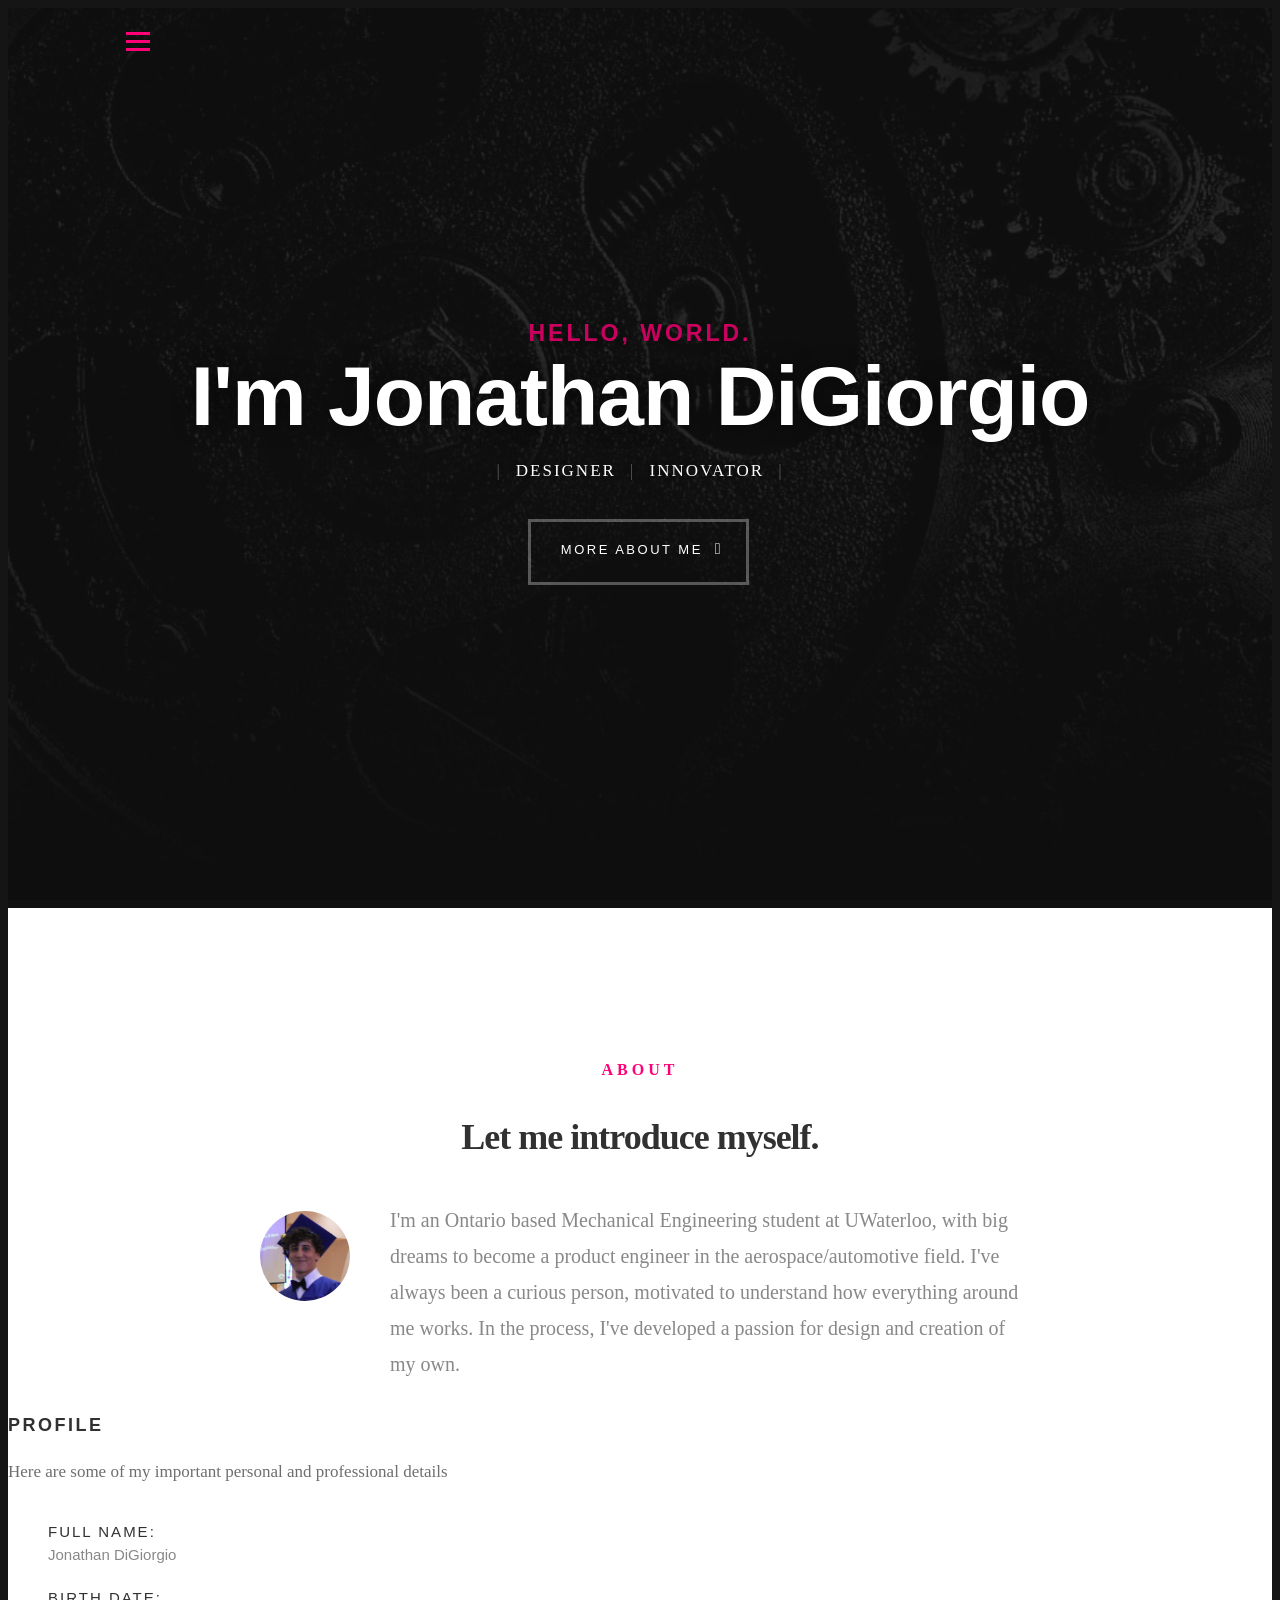
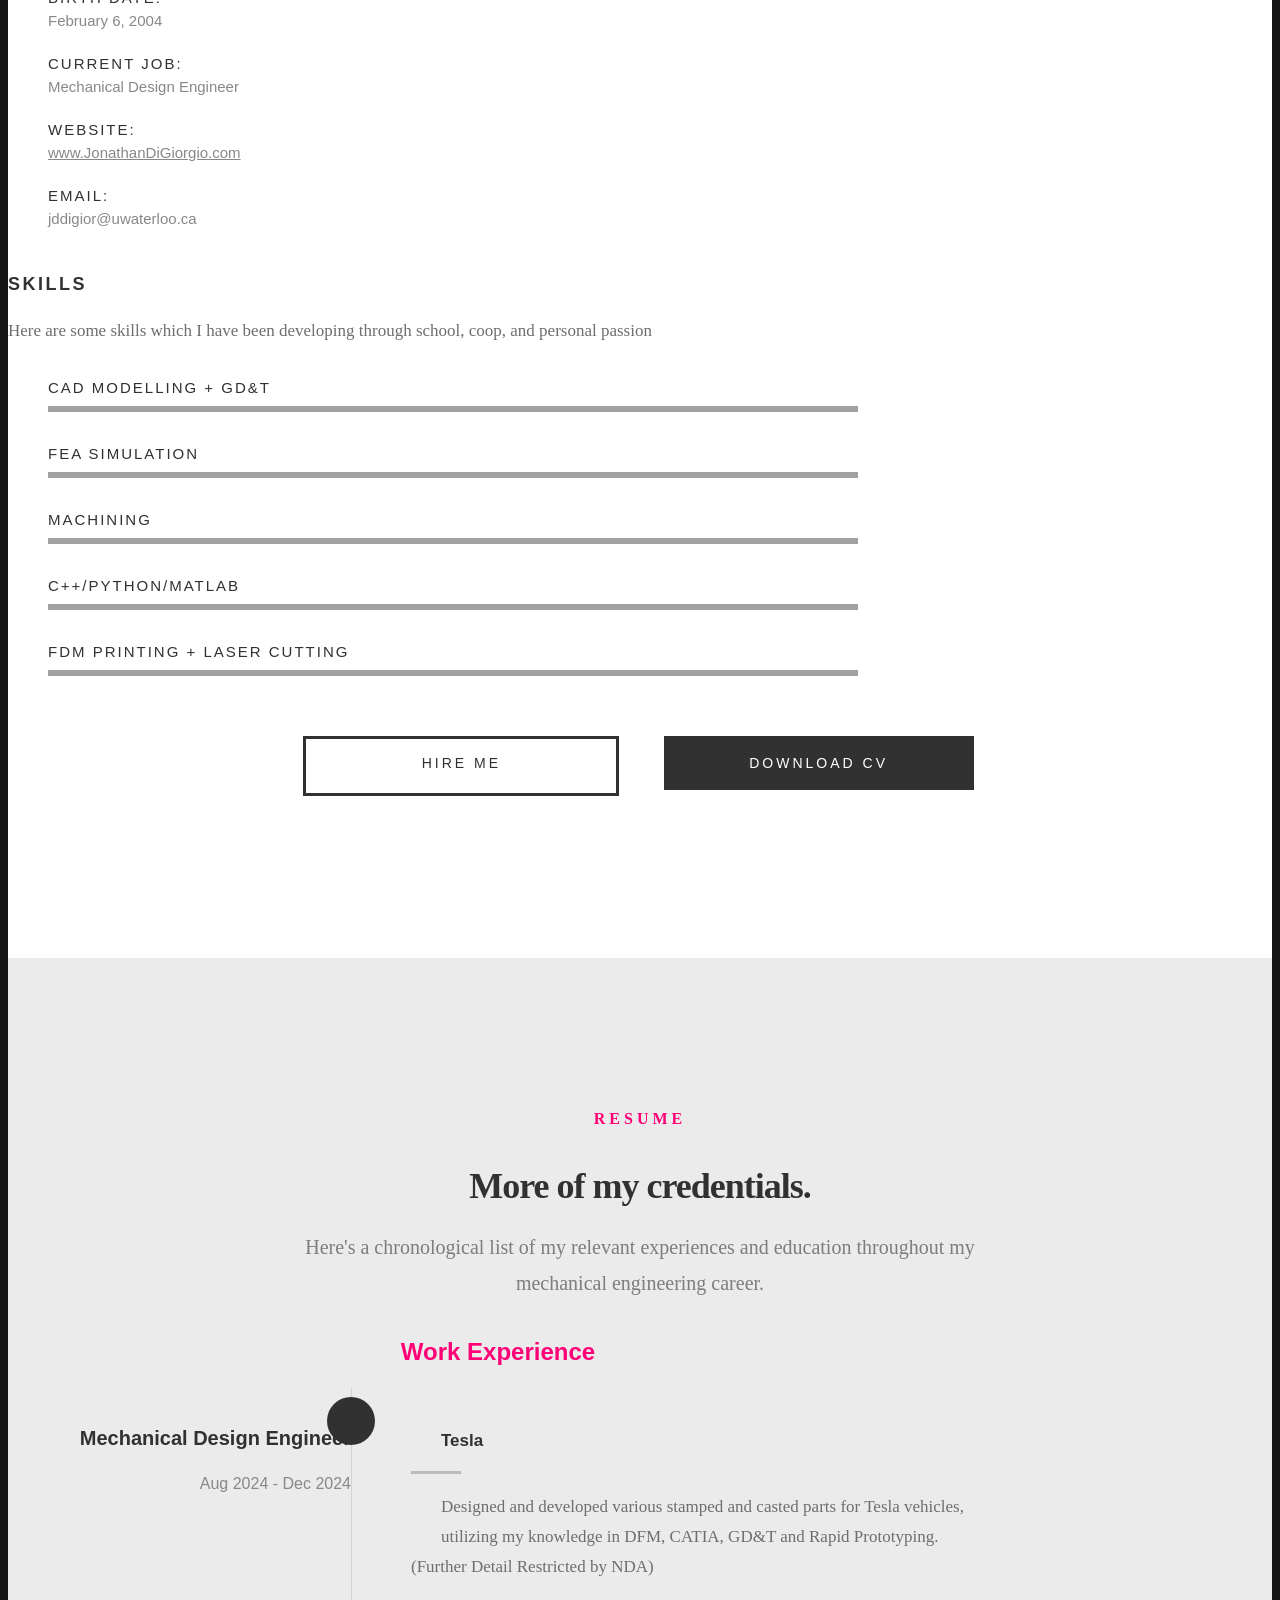
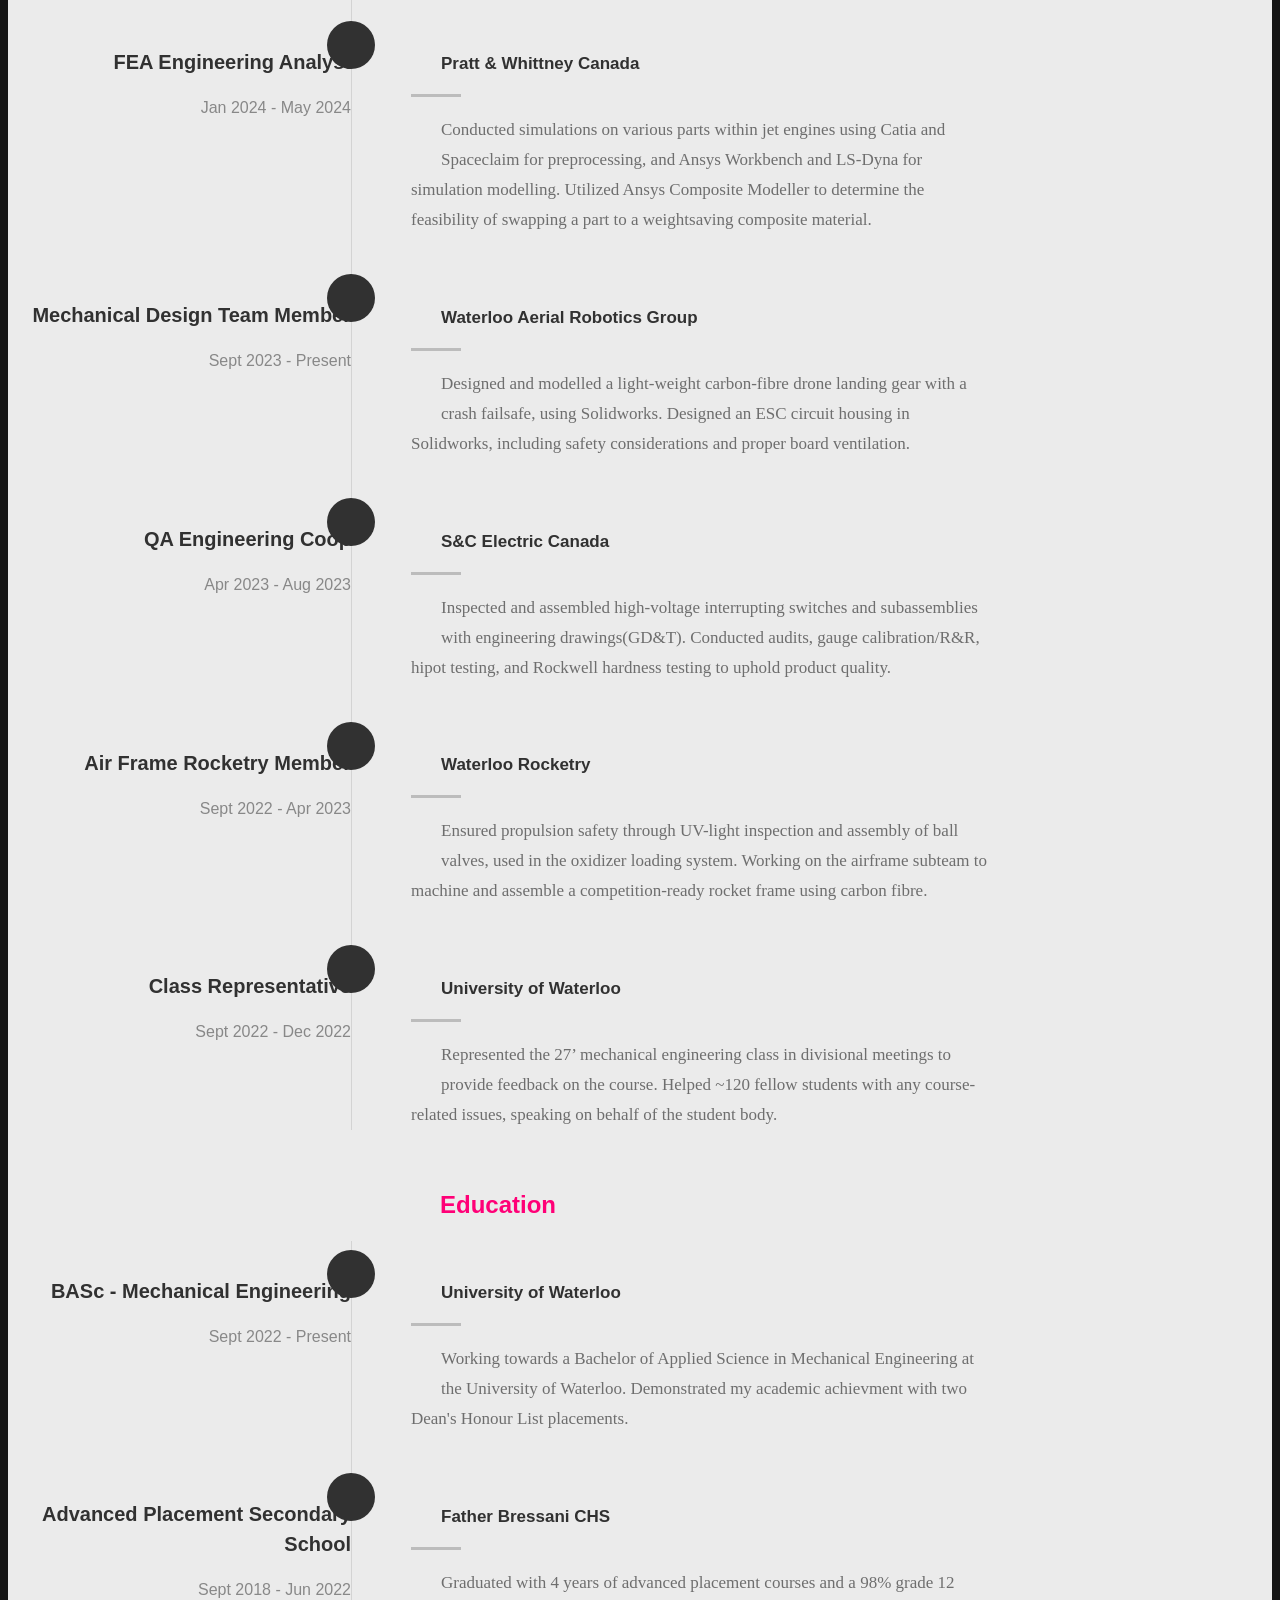
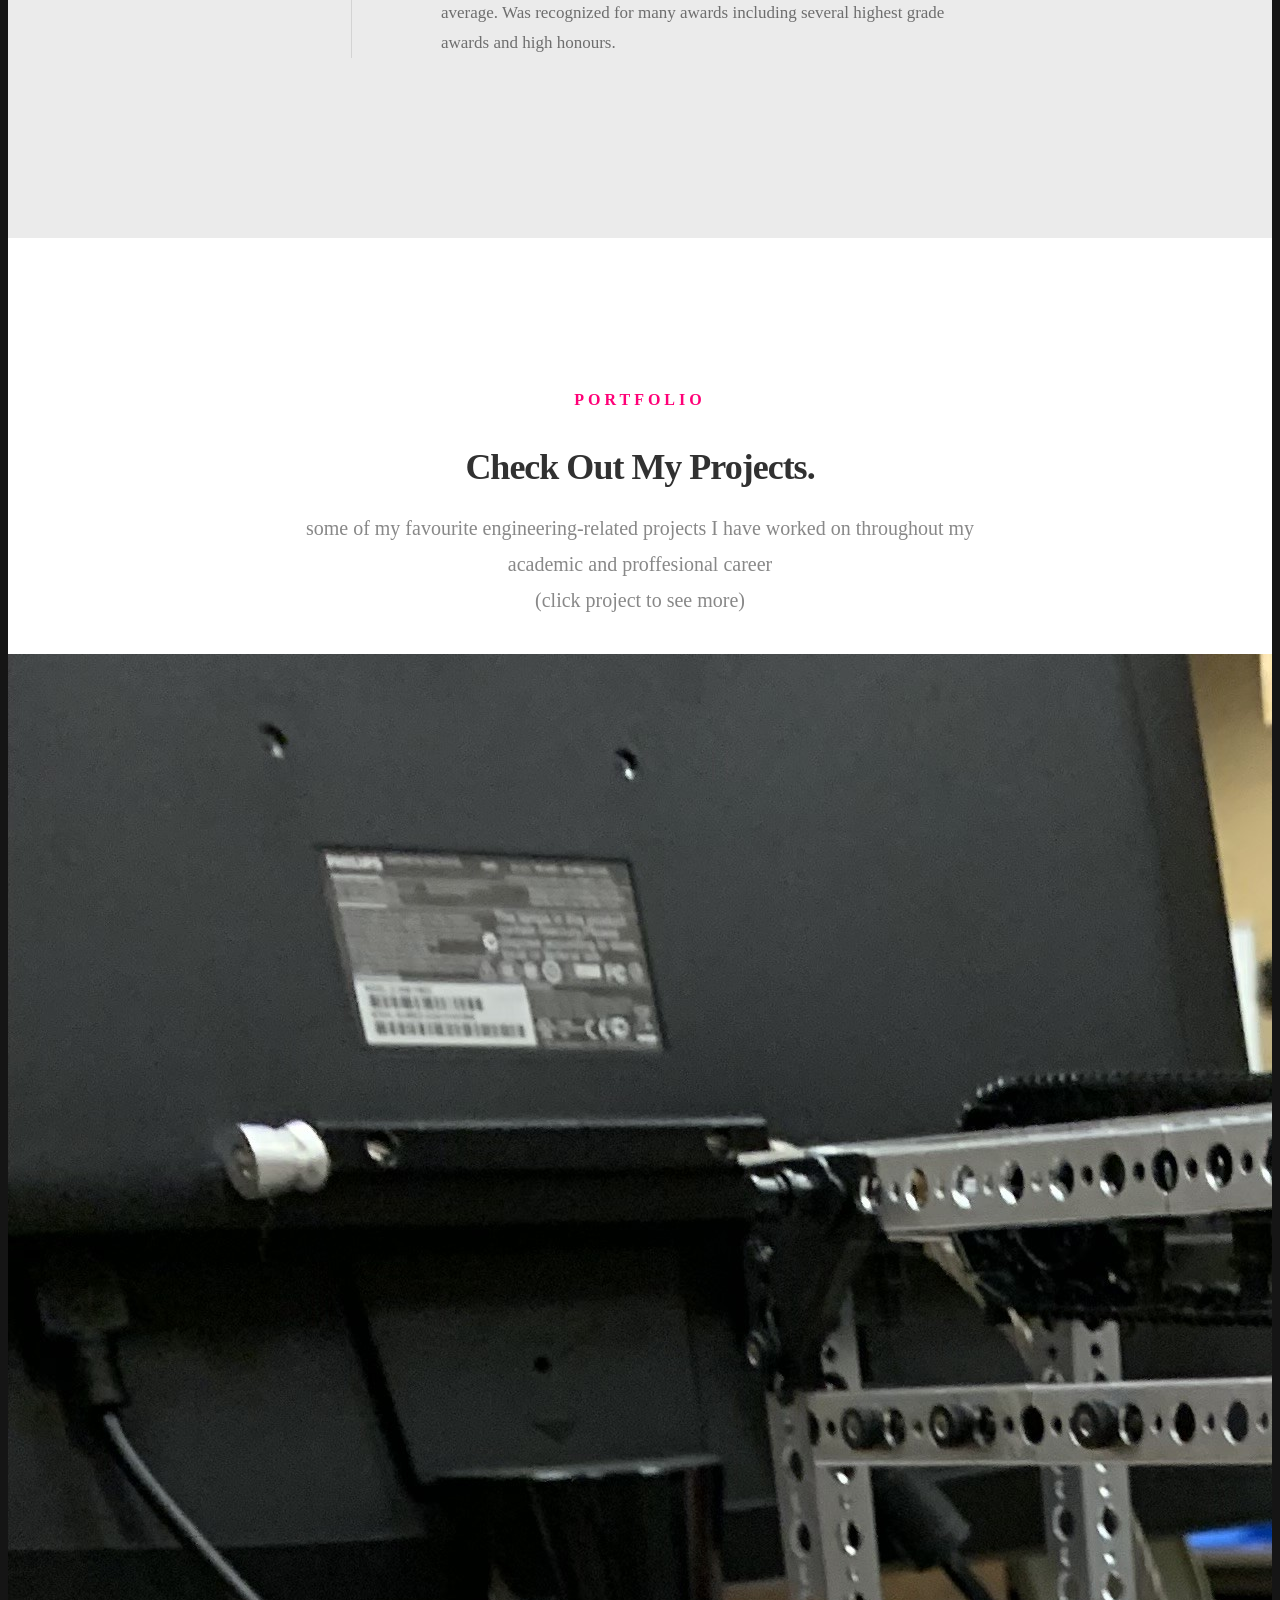
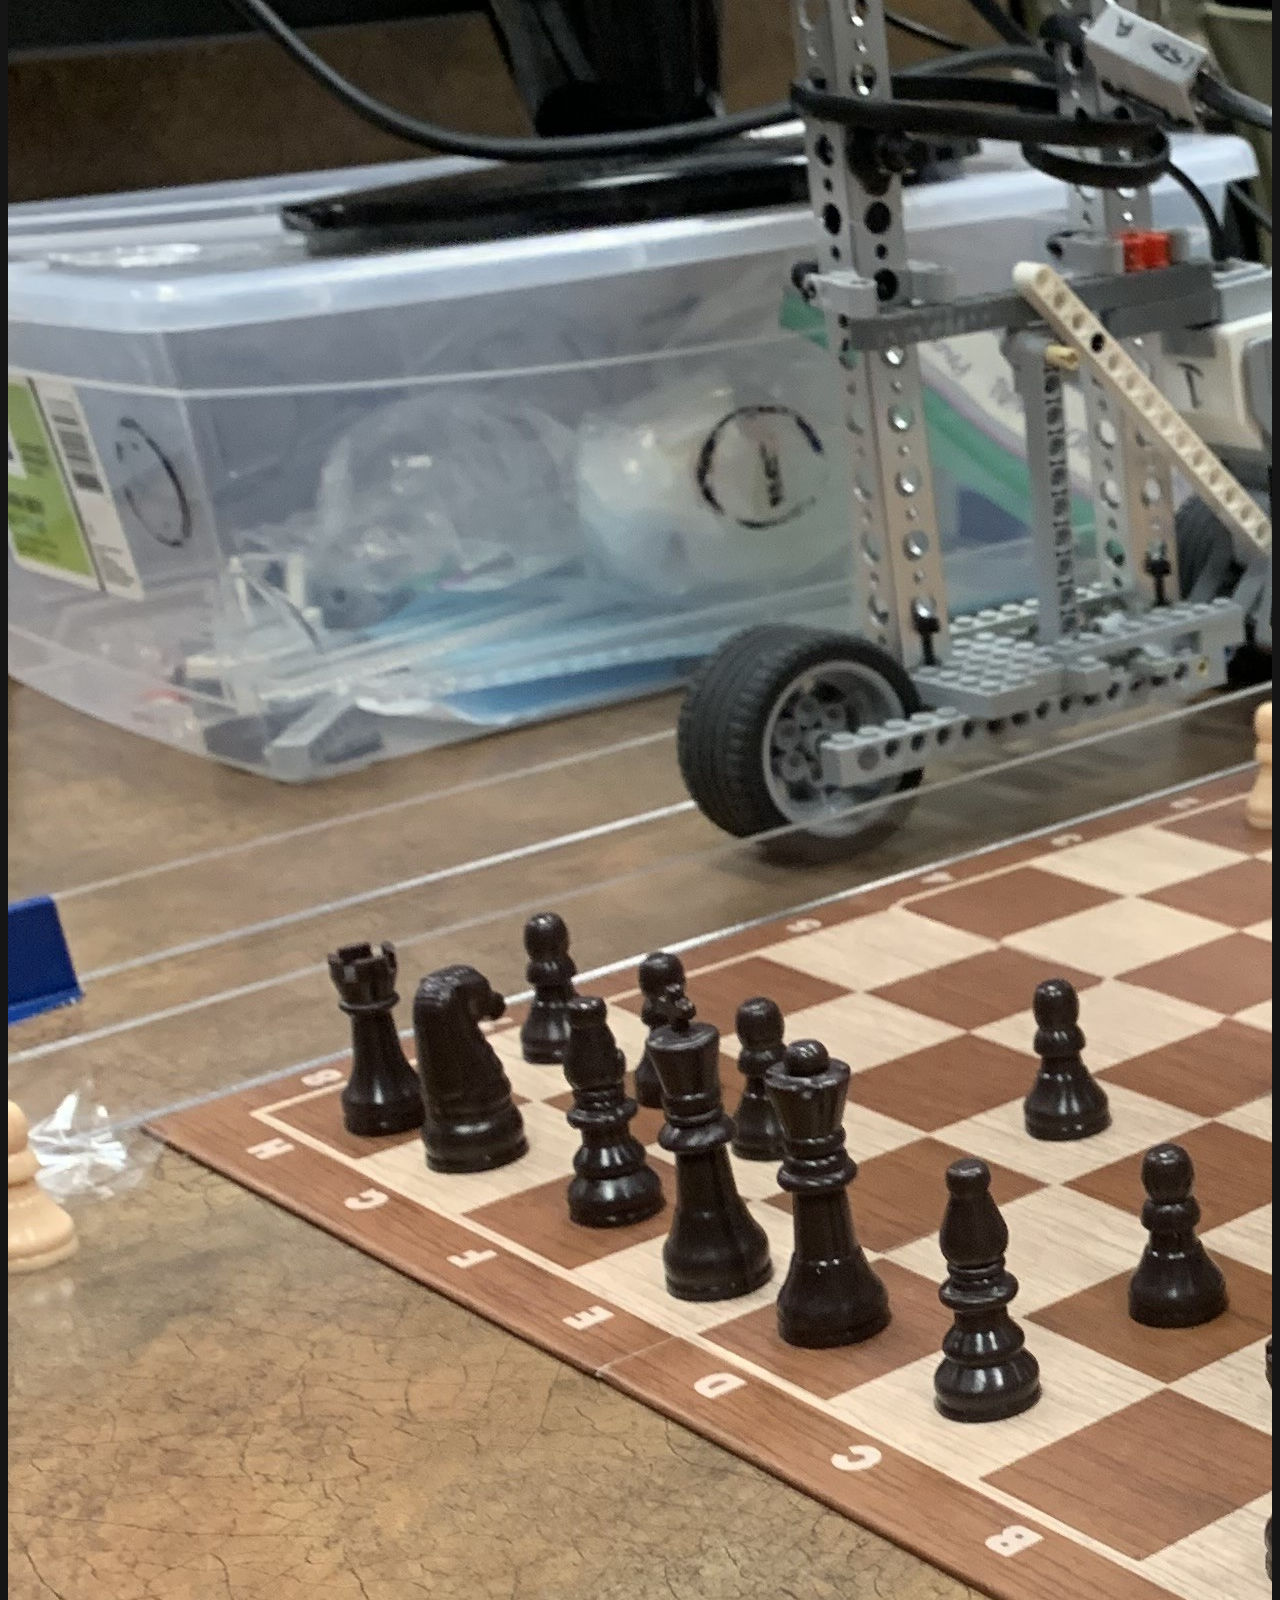
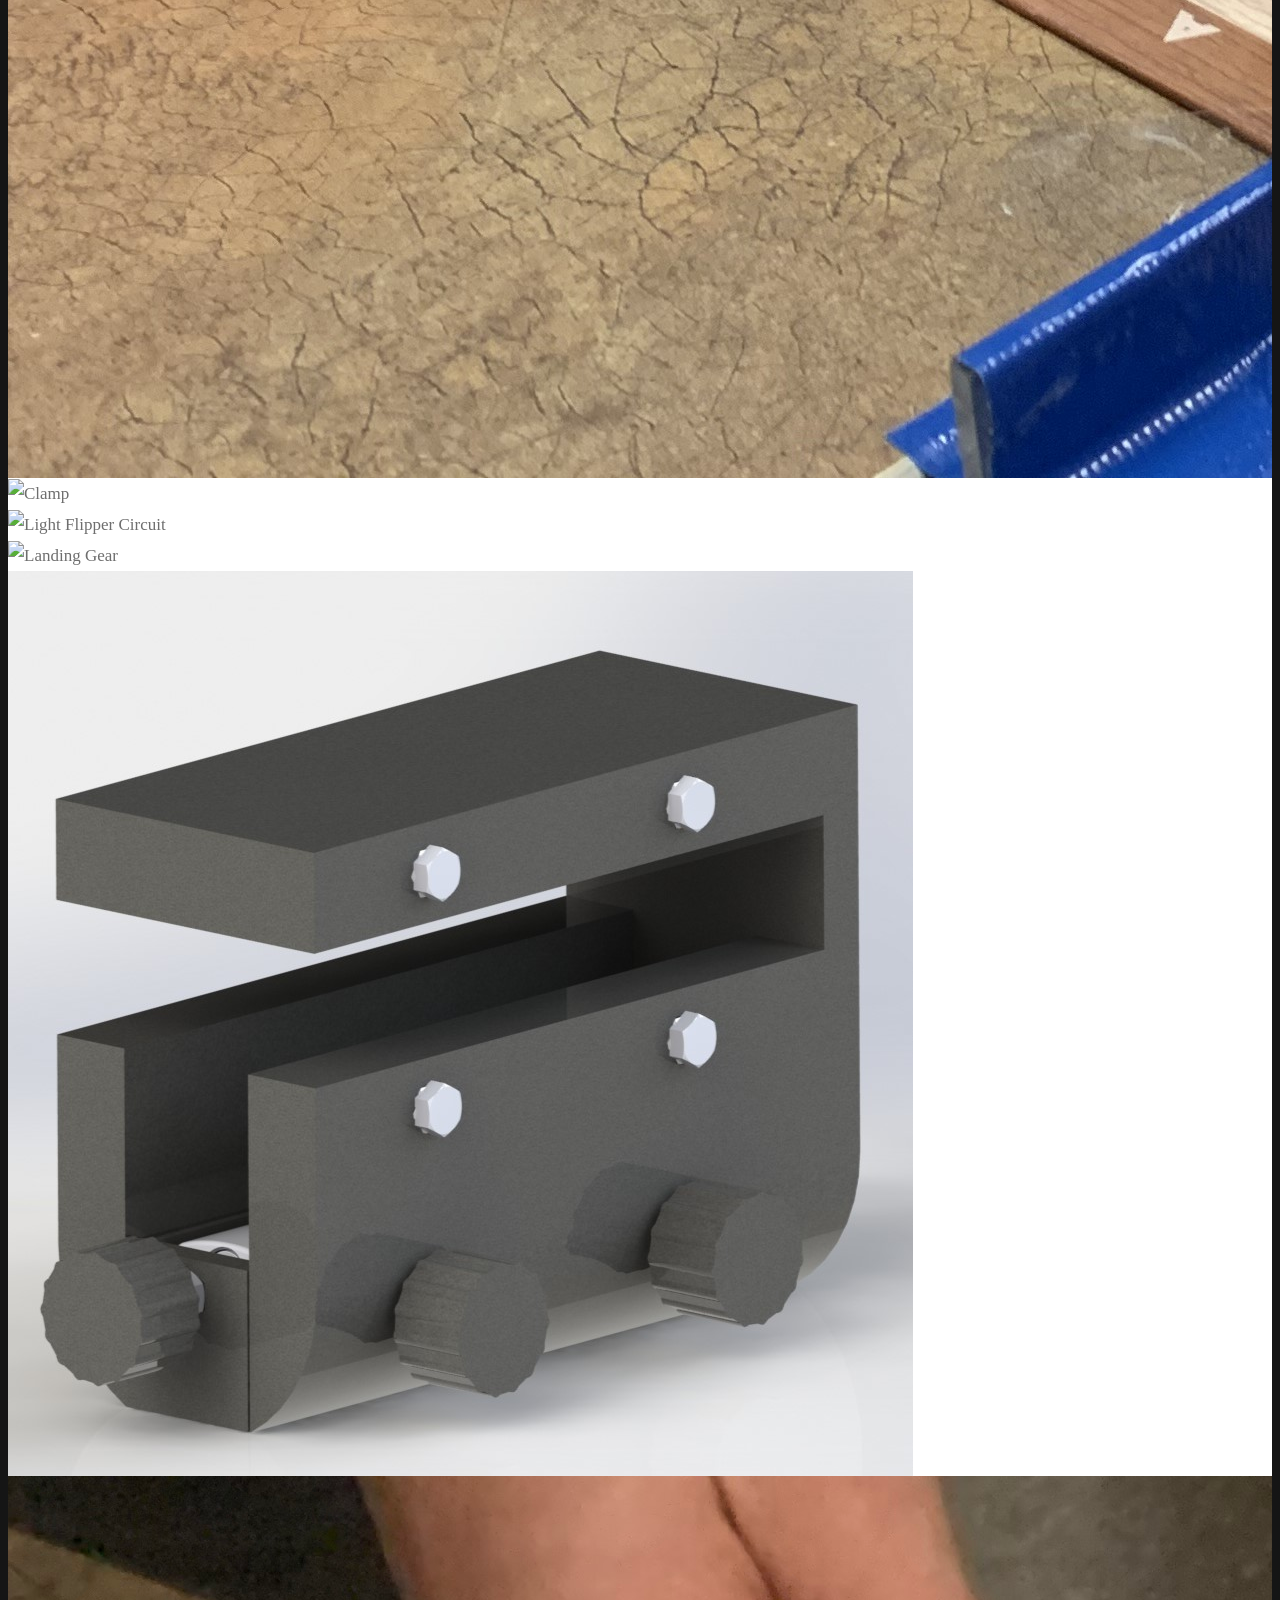
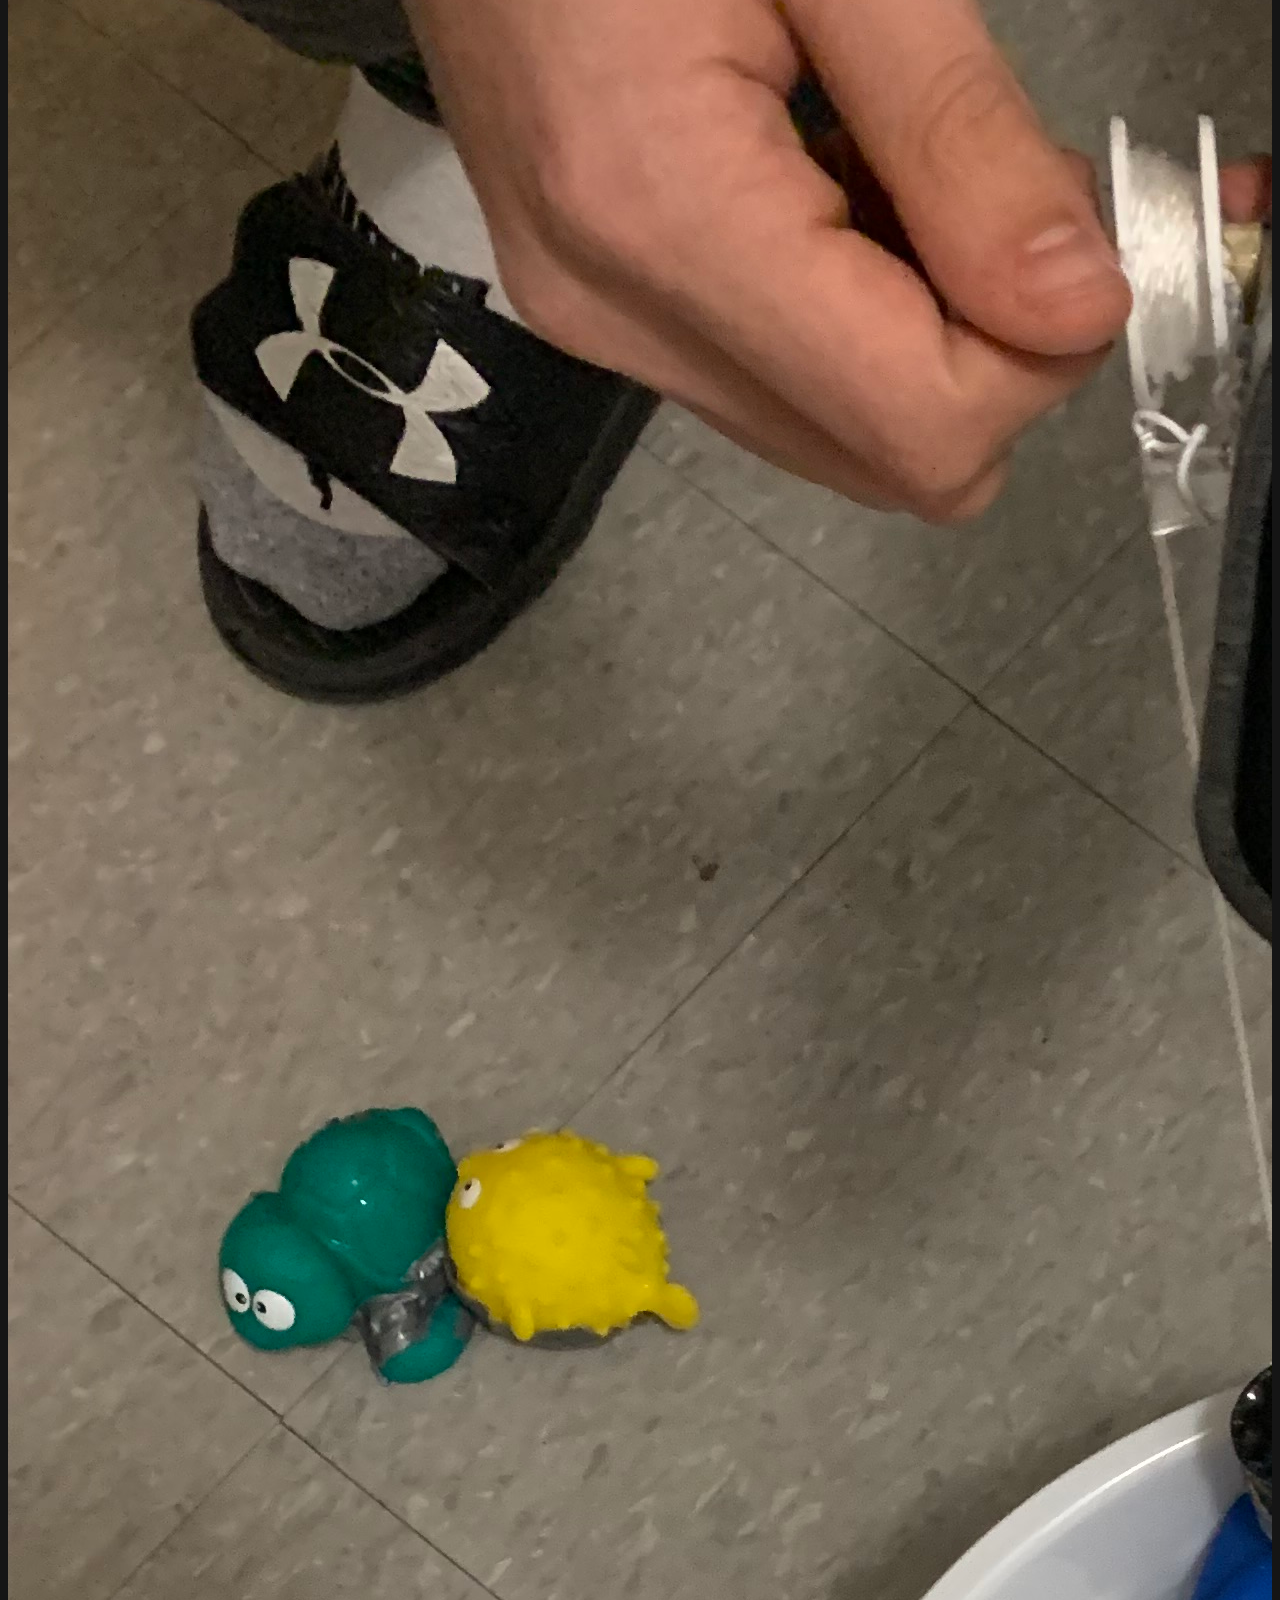
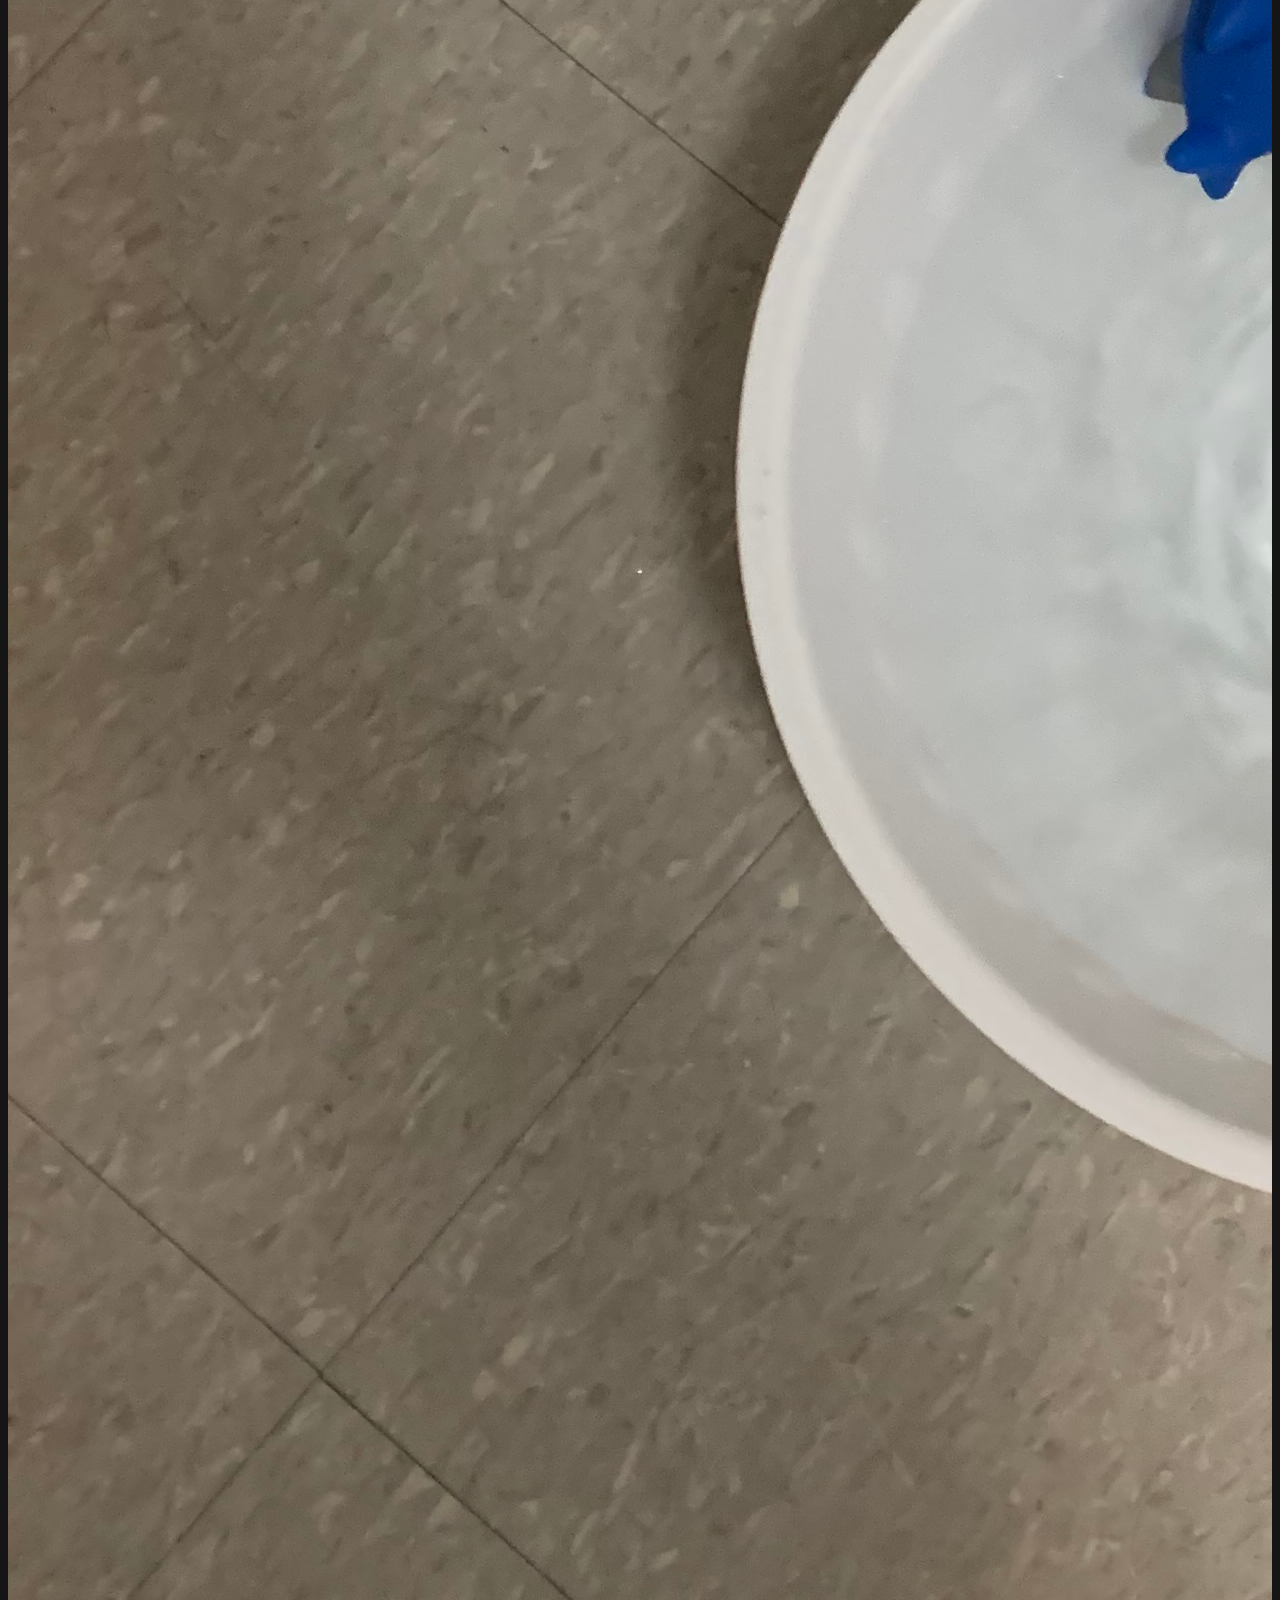
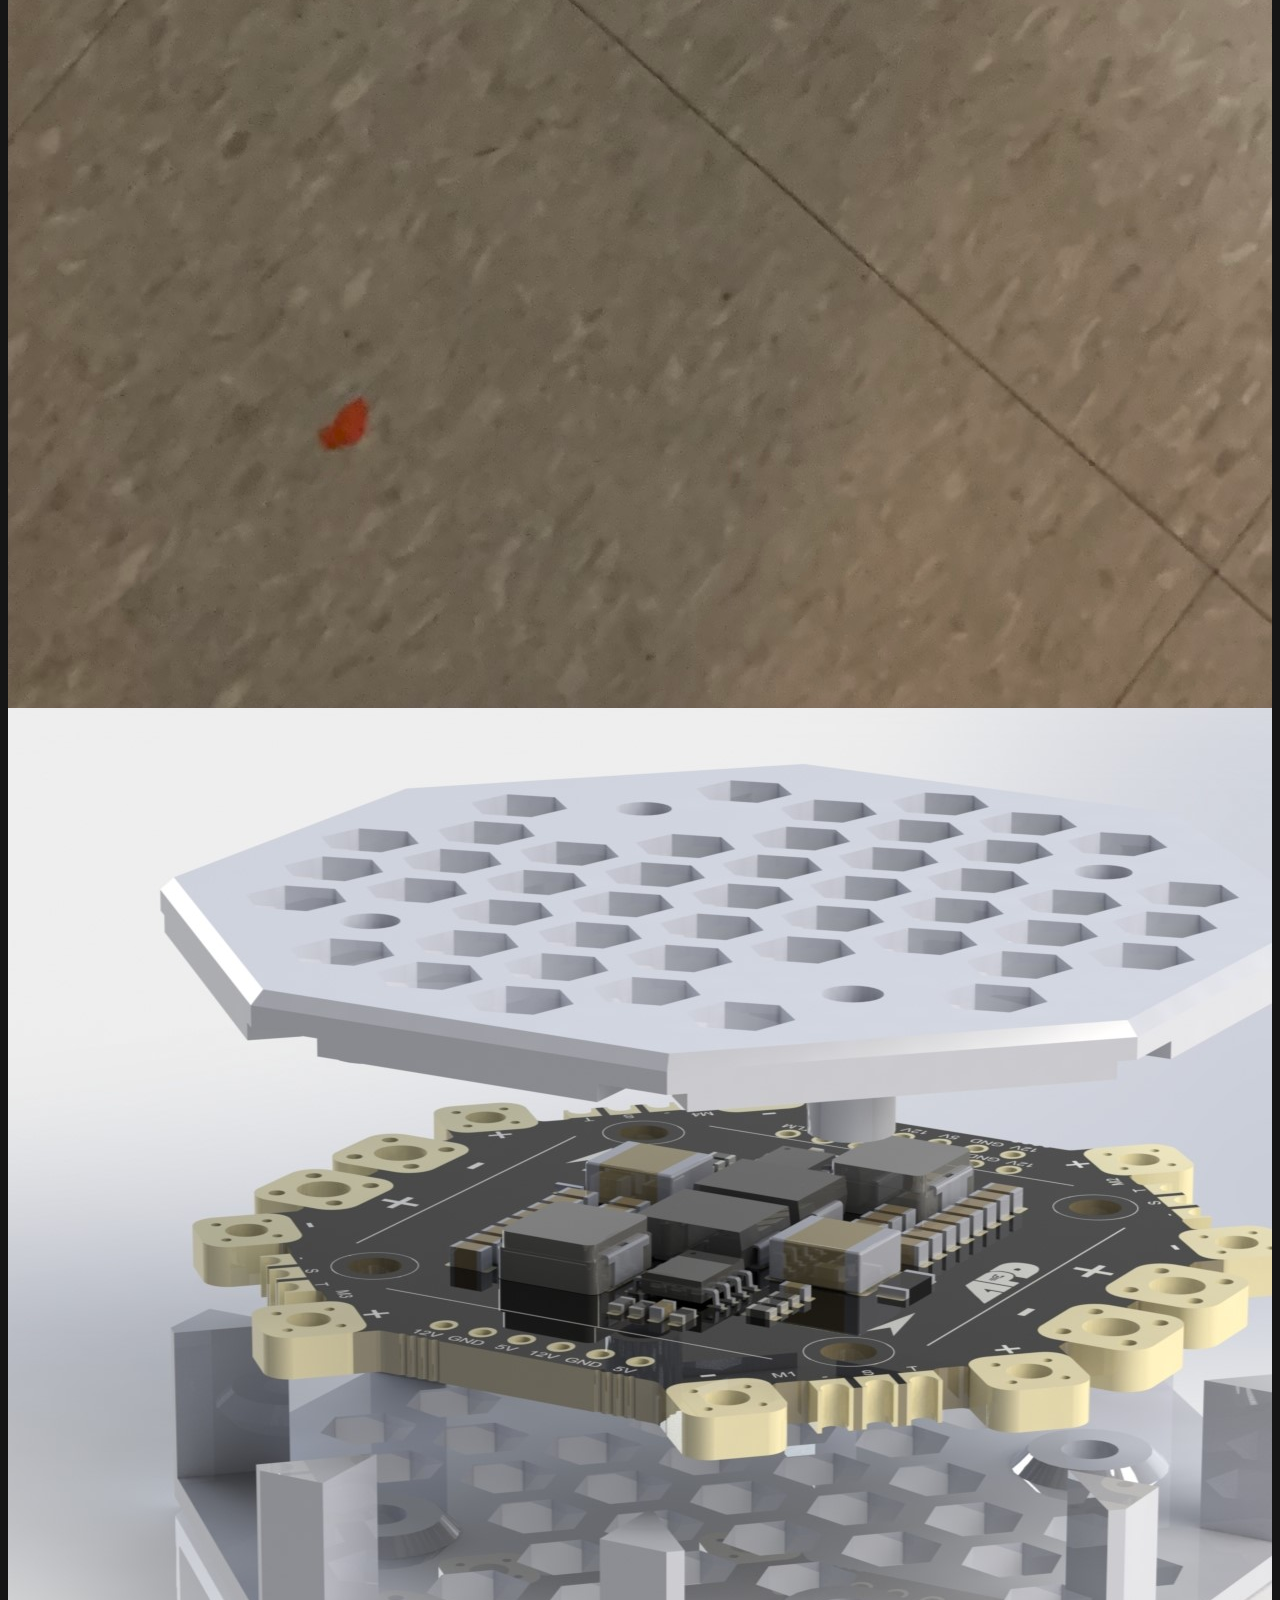
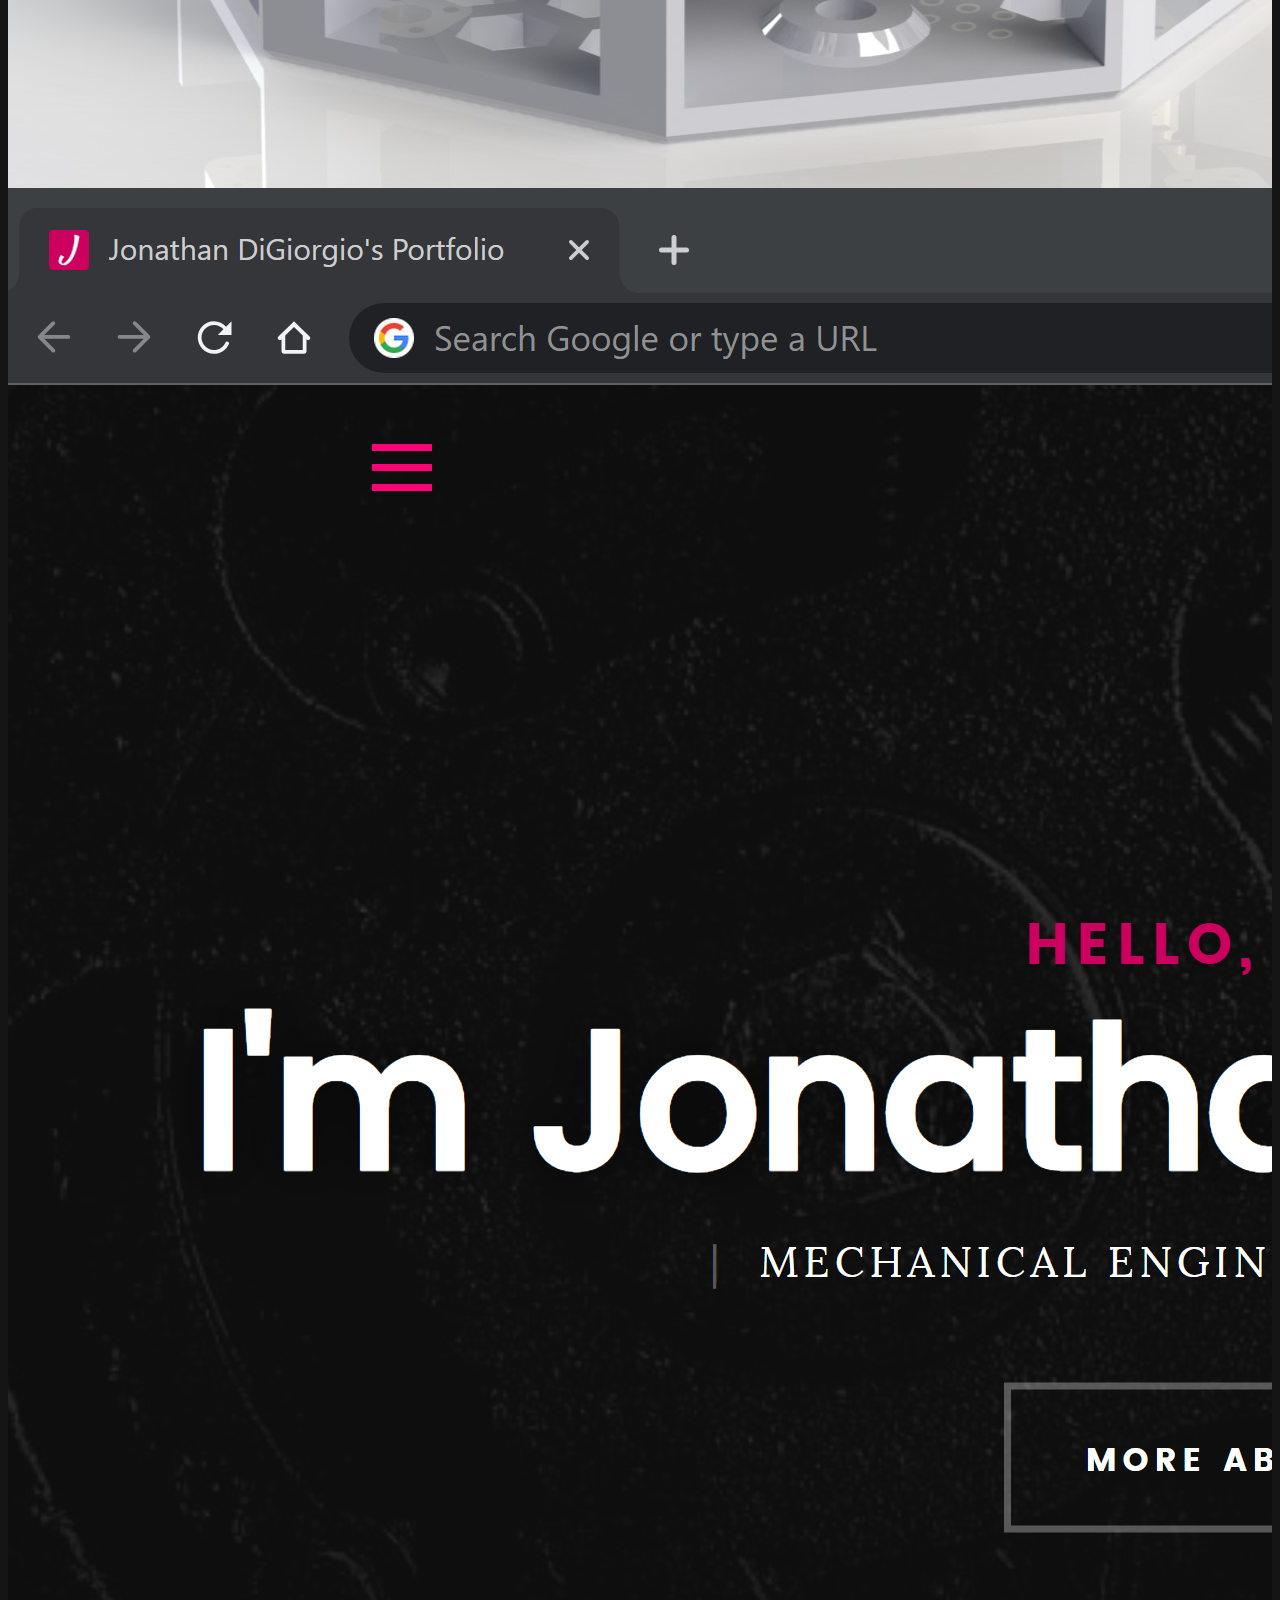
==== commit 686650e8: "New project" ====
--- a/index.html
+++ b/index.html
@@ -464,8 +464,74 @@
 
 			<div class="col-twelve">
 
+
+
 				<!-- portfolio-wrapper -->
 				<div id="folio-wrapper" class="block-1-2 block-mob-full stack">
+
+					<div class="bgrid folio-item">
+						<div class="item-wrap">
+							<img src="images/portfolio/ChessRobot.jpg" alt="Chess Robot">
+							<a href="#modal-01" class="overlay">
+								<div class="folio-item-table">
+									<div class="folio-item-cell">
+										<h3 class="folio-title">Autonomous Chess Robot</h3>
+										<span class="folio-types">
+											Mechanical/Software Design
+										</span>
+									</div>
+								</div>
+							</a>
+						</div>
+					</div> <!-- /folio-item -->
+
+					<div class="bgrid folio-item">
+						<div class="item-wrap">
+							<img src="images/portfolio/Clamp.jpg" alt="Clamp">
+							<a href="#modal-11" class="overlay">
+								<div class="folio-item-table">
+									<div class="folio-item-cell">
+										<h3 class="folio-title">X-Frame Drone Clamping Block</h3>
+										<span class="folio-types">
+											Mechanical Design
+										</span>
+									</div>
+								</div>
+							</a>
+						</div>
+					</div> <!-- /folio-item -->
+
+					<div class="bgrid folio-item">
+						<div class="item-wrap">
+							<img src="images/portfolio/LightFlipper.JPG" alt="Light Flipper Circuit">
+							<a href="#modal-13" class="overlay">
+								<div class="folio-item-table">
+									<div class="folio-item-cell">
+										<h3 class="folio-title">Remote Light Switcher</h3>
+										<span class="folio-types">
+											Mechanical/Product Design
+										</span>
+									</div>
+								</div>
+							</a>
+						</div>
+					</div> <!-- /folio-item -->
+
+					<div class="bgrid folio-item">
+						<div class="item-wrap">
+							<img src="images/portfolio/LandingGear.jpg" alt="Landing Gear">
+							<a href="#modal-09" class="overlay">
+								<div class="folio-item-table">
+									<div class="folio-item-cell">
+										<h3 class="folio-title">Carbon Fiber Landing Gear</h3>
+										<span class="folio-types">
+											Mechanical Design
+										</span>
+									</div>
+								</div>
+							</a>
+						</div>
+					</div> <!-- /folio-item -->
 
 					<div class="bgrid folio-item">
 						<div class="item-wrap">
@@ -485,54 +551,6 @@
 
 					<div class="bgrid folio-item">
 						<div class="item-wrap">
-							<img src="images/portfolio/ChessRobot.jpg" alt="Chess Robot">
-							<a href="#modal-01" class="overlay">
-								<div class="folio-item-table">
-									<div class="folio-item-cell">
-										<h3 class="folio-title">Autonomous Chess Robot</h3>
-										<span class="folio-types">
-											Mechanical/Software Design
-										</span>
-									</div>
-								</div>
-							</a>
-						</div>
-					</div> <!-- /folio-item -->
-
-					<div class="bgrid folio-item">
-						<div class="item-wrap">
-							<img src="images/portfolio/Clamp.jpg" alt="Clamp">
-							<a href="#modal-11" class="overlay">
-								<div class="folio-item-table">
-									<div class="folio-item-cell">
-										<h3 class="folio-title">X-Frame Drone Clamping Block</h3>
-										<span class="folio-types">
-											Mechanical Design
-										</span>
-									</div>
-								</div>
-							</a>
-						</div>
-					</div> <!-- /folio-item -->
-
-					<div class="bgrid folio-item">
-						<div class="item-wrap">
-							<img src="images/portfolio/LandingGear.jpg" alt="Landing Gear">
-							<a href="#modal-09" class="overlay">
-								<div class="folio-item-table">
-									<div class="folio-item-cell">
-										<h3 class="folio-title">Carbon Fiber Landing Gear</h3>
-										<span class="folio-types">
-											Mechanical Design
-										</span>
-									</div>
-								</div>
-							</a>
-						</div>
-					</div> <!-- /folio-item -->
-
-					<div class="bgrid folio-item">
-						<div class="item-wrap">
 							<img src="images/portfolio/WhirlToy.jpg" alt="Whirl Toy">
 							<a href="#modal-03" class="overlay">
 								<div class="folio-item-table">
@@ -972,6 +990,30 @@
 
 					</div> <!-- /modal-12 -->
 
+					<div id="modal-13" class="popup-modal slider mfp-hide">
+
+						<div class="media">
+							<img src="images/portfolio/modals/m-LightFlipper.JPG" alt="" />
+						</div>
+
+						<div class="description-box">
+							<h4>Remote Light Flipper</h4>
+							<p>
+								I took on this project to resolve a daily annoyance of mine: getting out of bed to turn the light off.
+								Designed and developed all aspects of the project including mechanical, electrical, and software.
+								The system uses an infared reciever for instructions and parses them into mechanical flipping of the switch.
+							</p>
+
+							<div class="categories">Mechanical Design</div>
+						</div>
+
+						<div class="link-box">
+							<a href="https://devpost.com/software/cortex-design-challenge?ref_content=my-projects-tab&ref_feature=my_projects">Details</a>
+							<a href="#" class="popup-modal-dismiss">Close</a>
+						</div>
+
+					</div> <!-- /modal-12 -->
+
 					<!-- modal popups - end
 	            ============================================================= -->
 
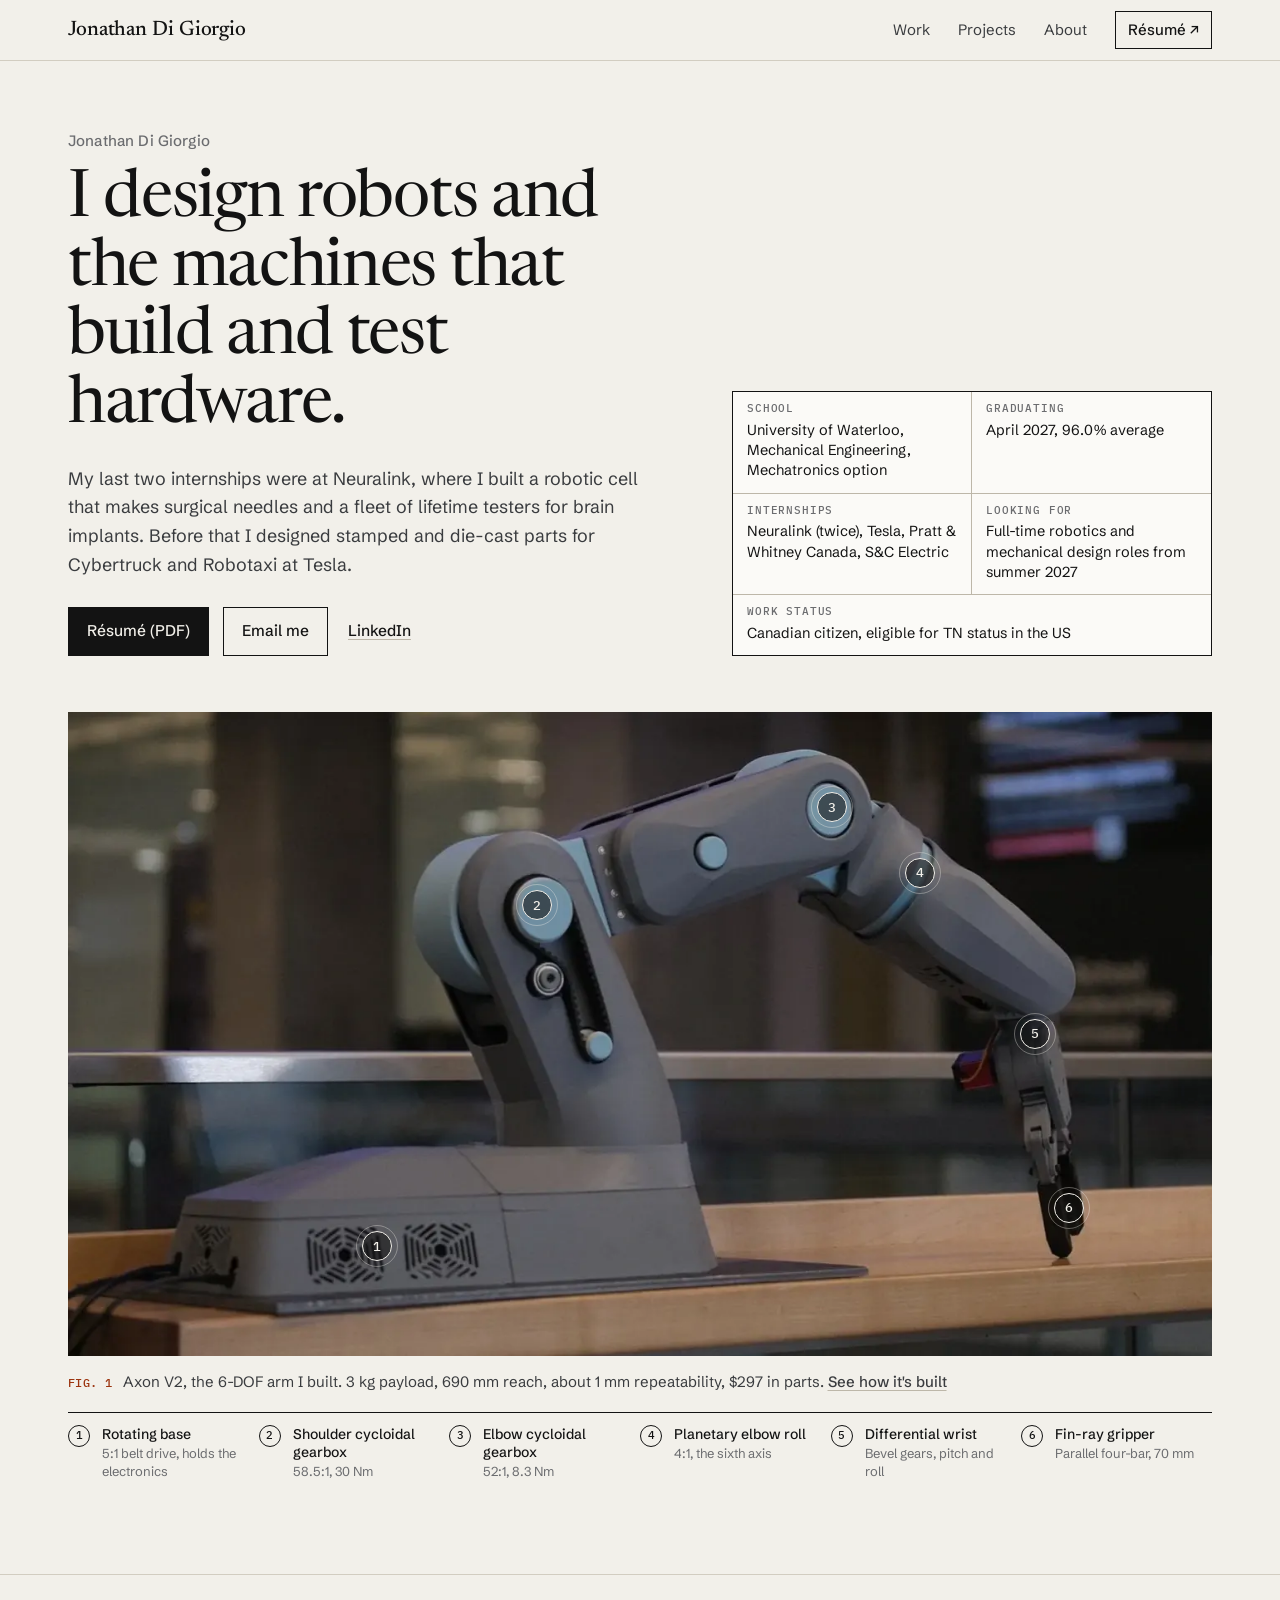
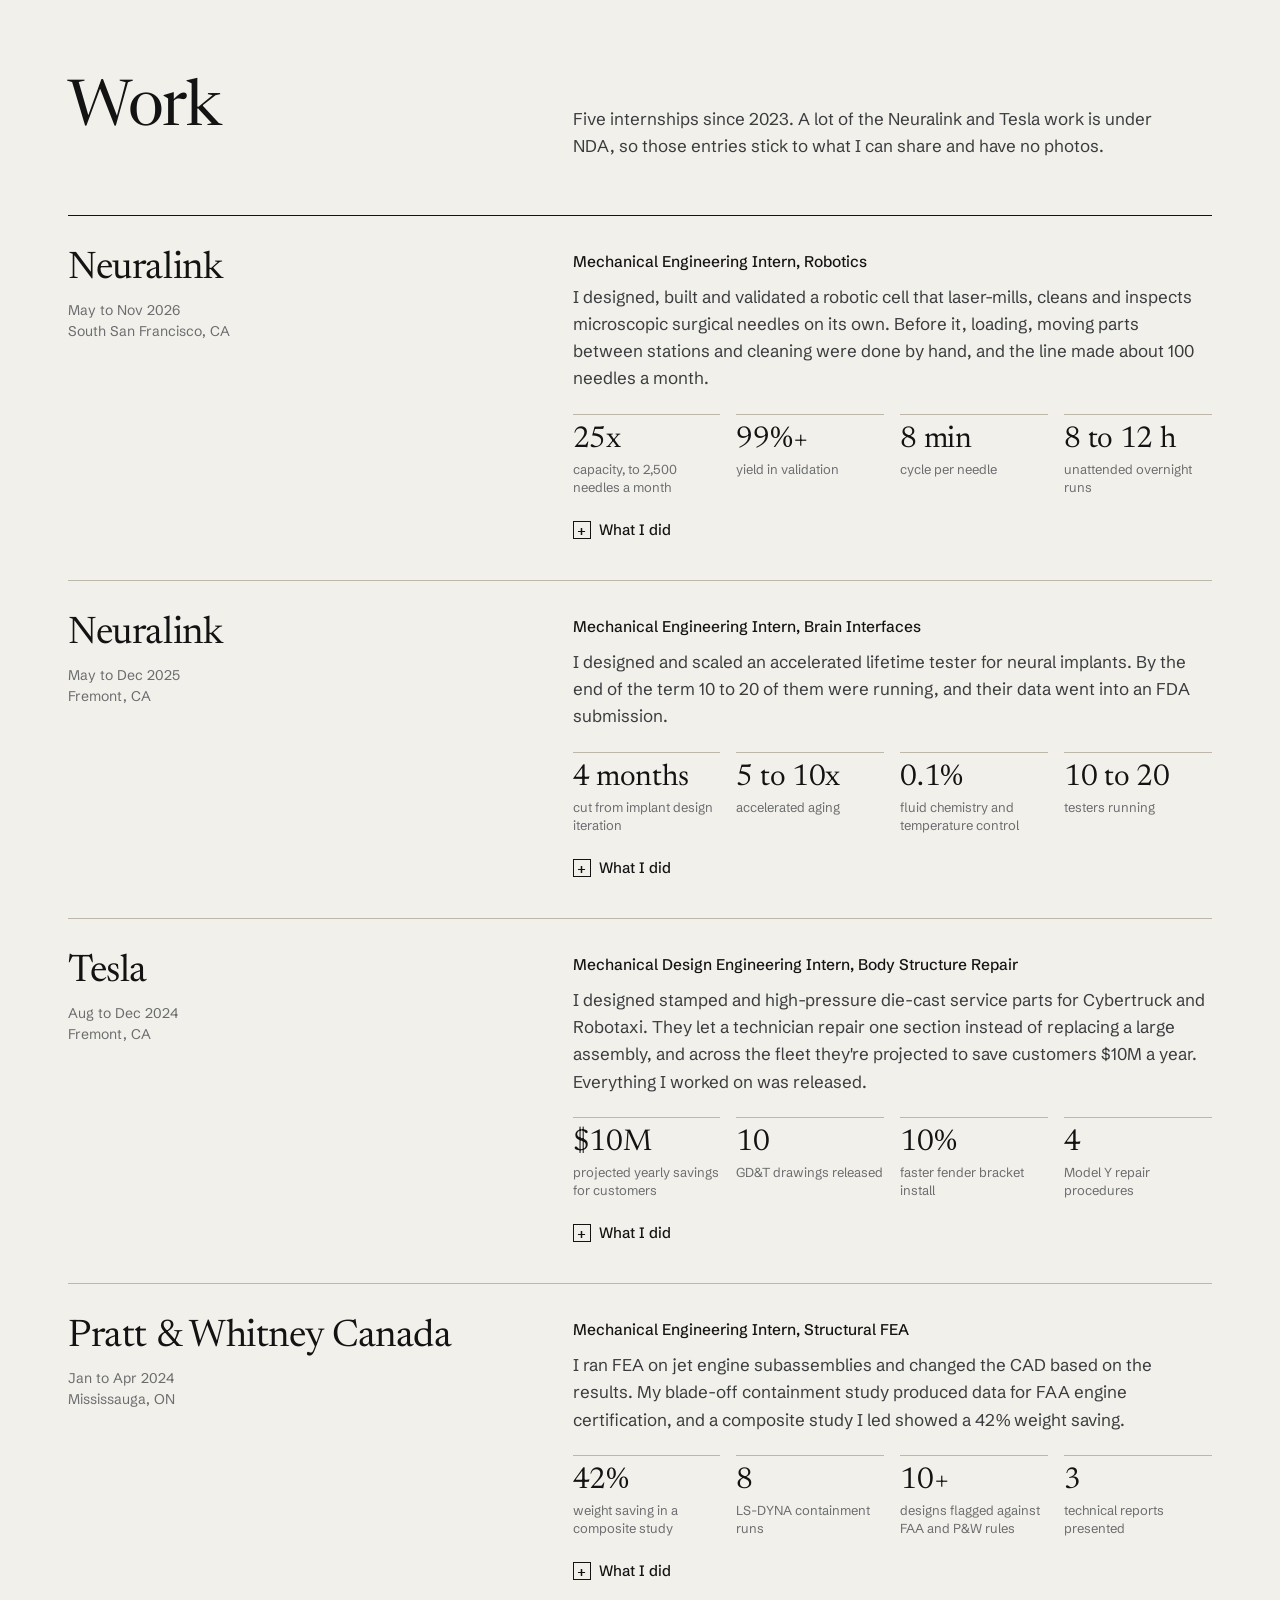
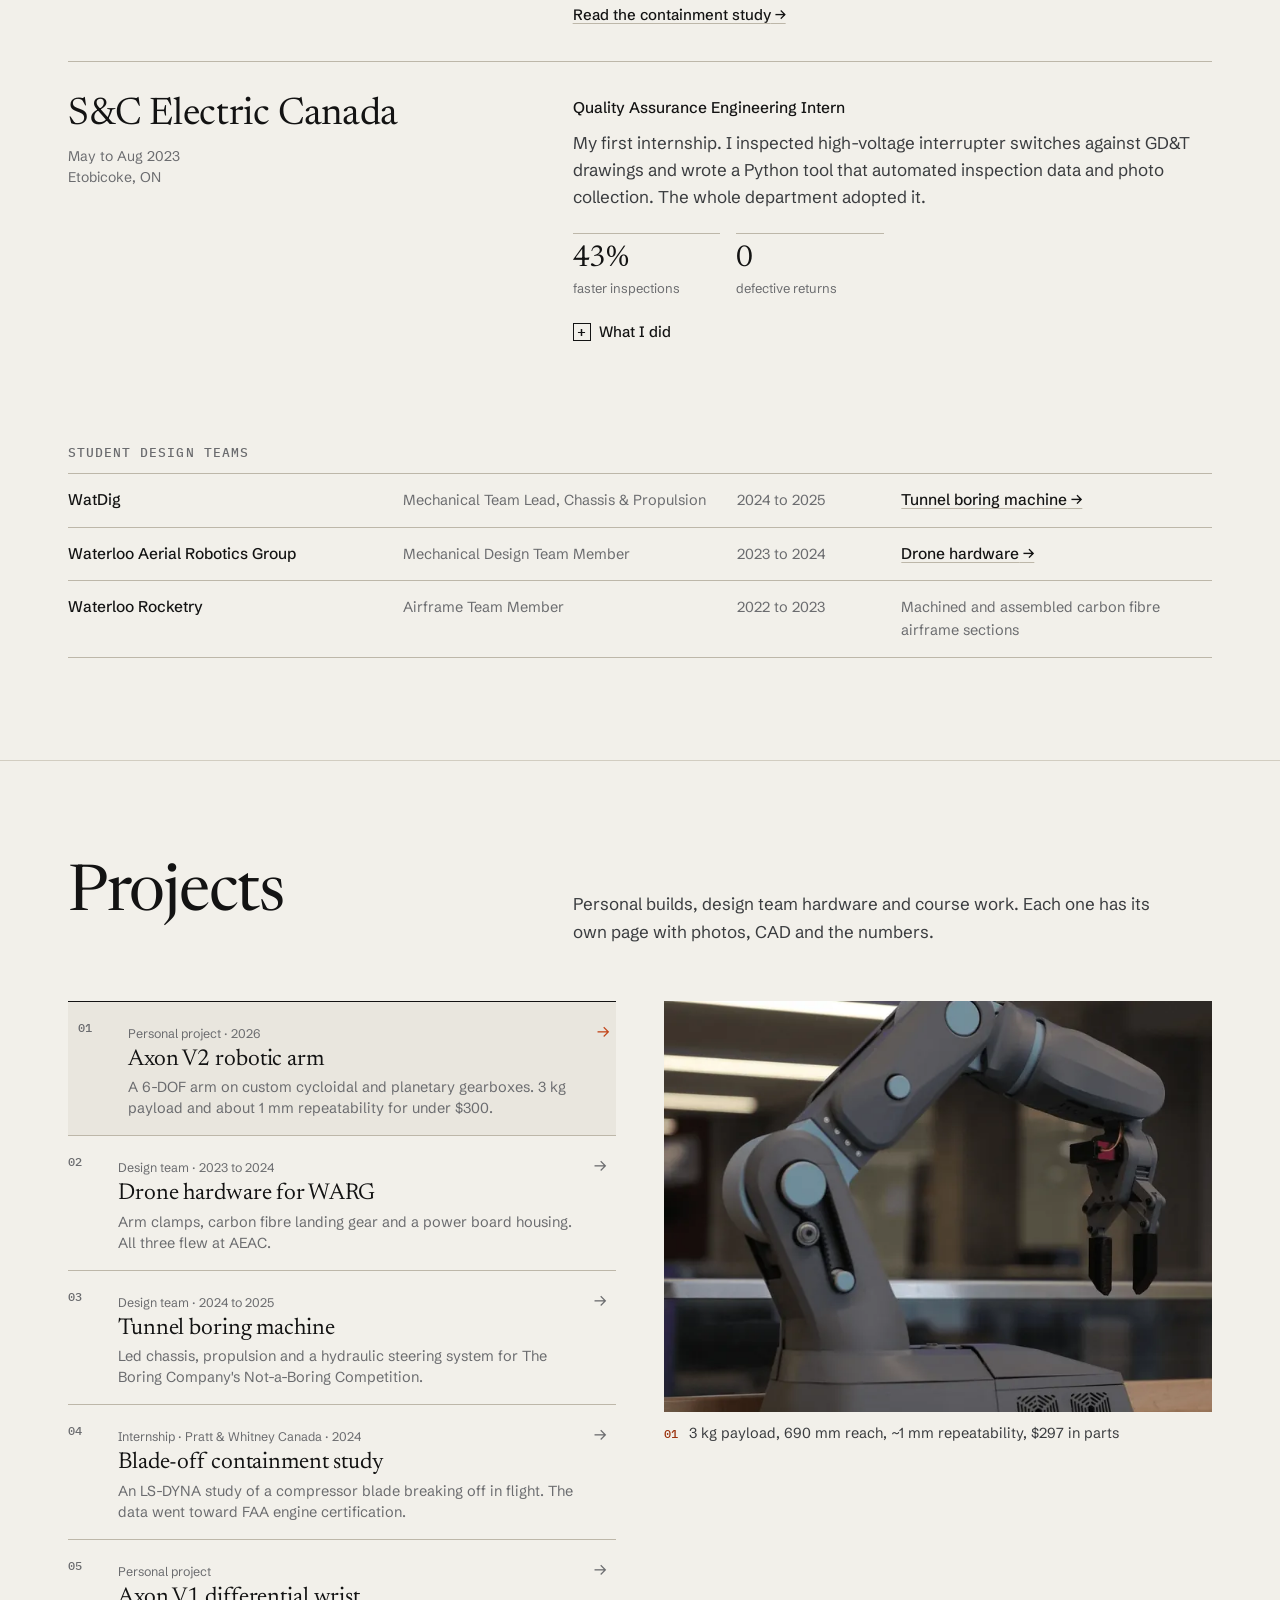
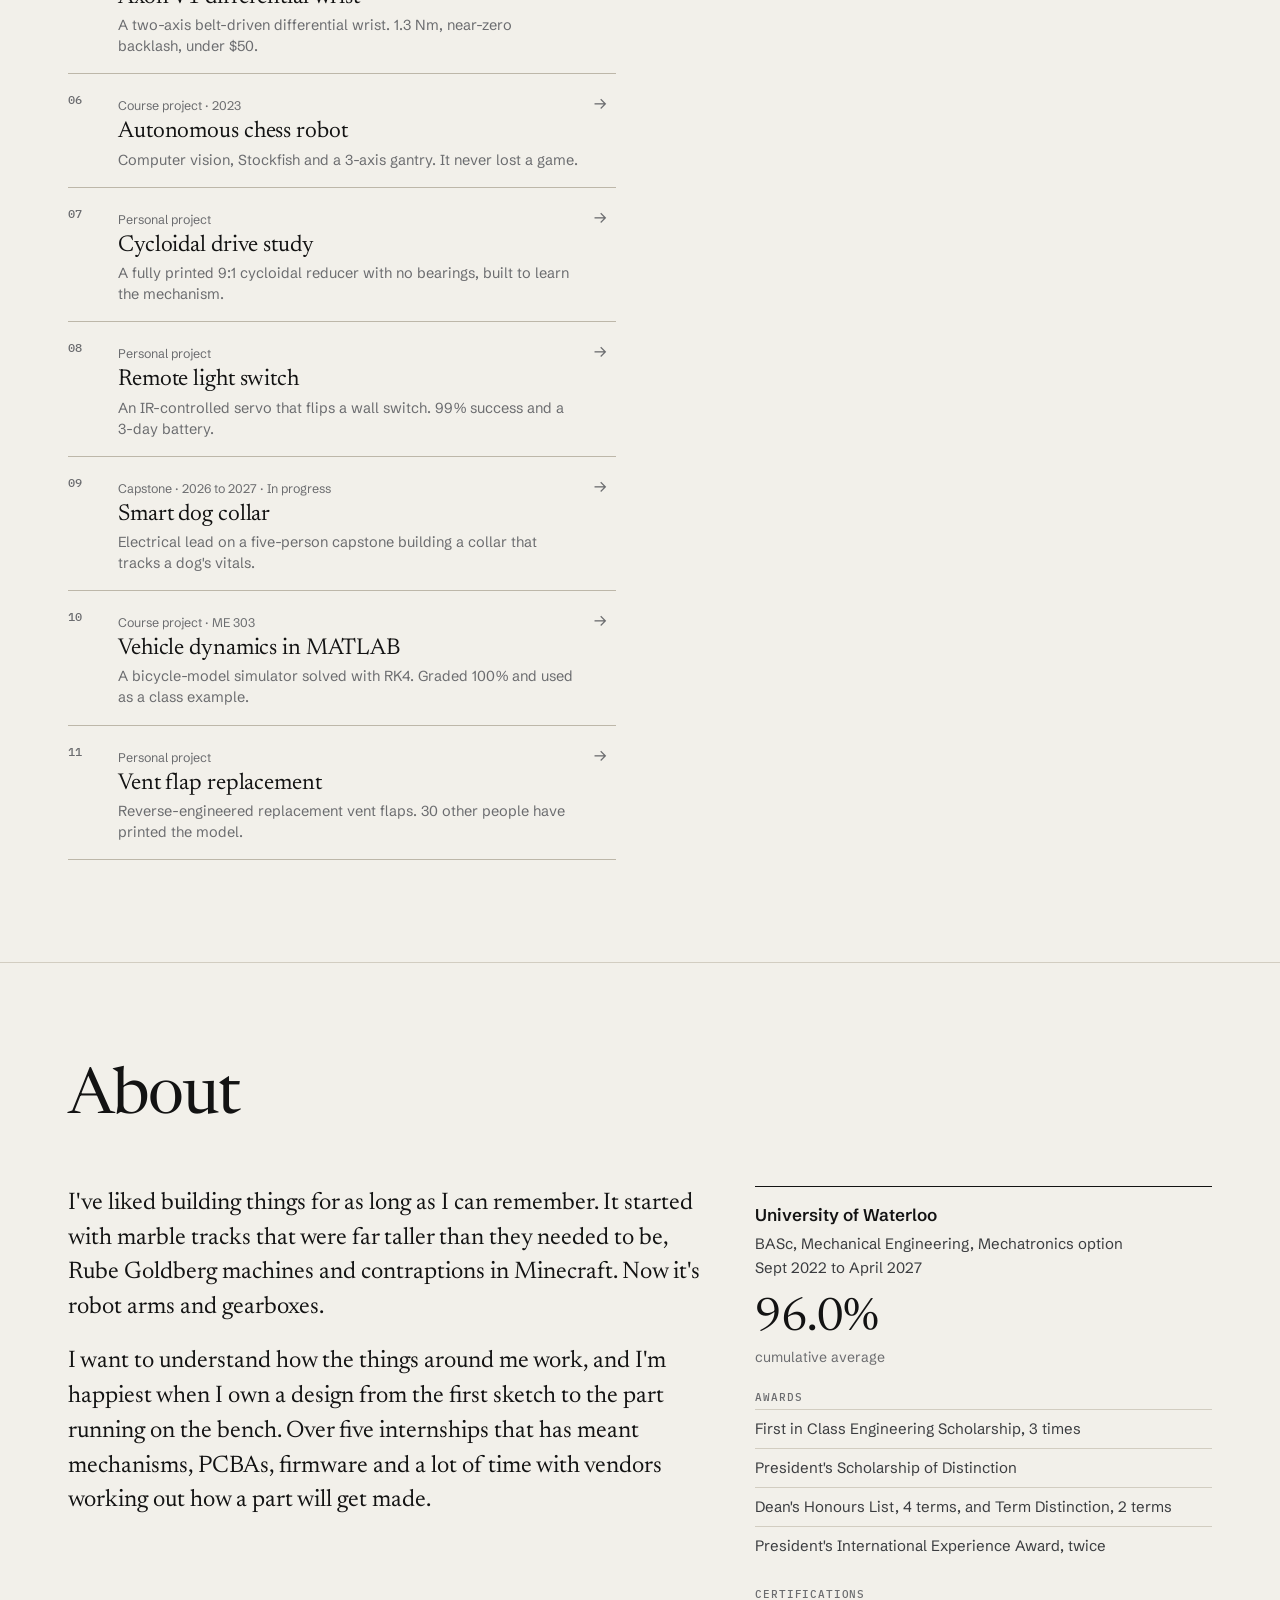
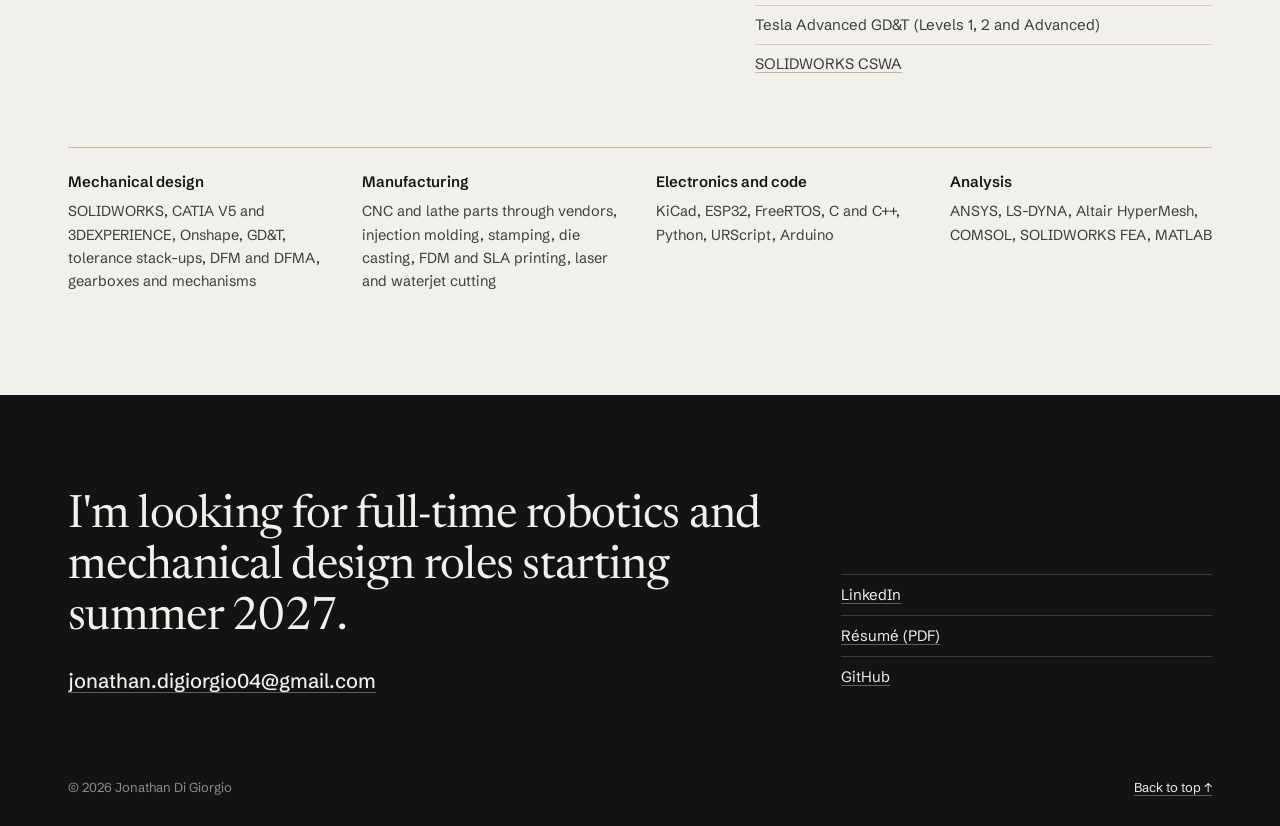
==== commit a067ab14: "Rebuild portfolio site from scratch New static site generated by build.py from content.py: home page" ====
--- a/index.html
+++ b/index.html
@@ -1,1329 +1,312 @@
 <!DOCTYPE html>
-<!--[if IE 8 ]><html class="no-js oldie ie8" lang="en"> <![endif]-->
-<!--[if IE 9 ]><html class="no-js oldie ie9" lang="en"> <![endif]-->
-<!--[if (gte IE 9)|!(IE)]><!-->
-<html class="no-js" lang="en" xmlns="http://www.w3.org/1999/xhtml" xmlns:fb="http://ogp.me/ns/fb#"> <!--<![endif]-->
+<html lang="en">
+<head>
+<meta charset="utf-8">
+<meta name="viewport" content="width=device-width, initial-scale=1">
+<title>Jonathan Di Giorgio · Mechanical engineer, robotics</title>
+<meta name="description" content="Jonathan Di Giorgio is a mechanical engineer who designs robots and automation. Internships at Neuralink, Tesla and Pratt &amp; Whitney Canada. University of Waterloo, graduating April 2027.">
+<meta name="color-scheme" content="light dark">
+<script>document.documentElement.classList.add("js")</script>
+<link rel="canonical" href="https://www.jonathandigiorgio.com/">
+<meta property="og:type" content="website">
+<meta property="og:title" content="Jonathan Di Giorgio · Mechanical engineer, robotics">
+<meta property="og:description" content="Jonathan Di Giorgio is a mechanical engineer who designs robots and automation. Internships at Neuralink, Tesla and Pratt &amp; Whitney Canada. University of Waterloo, graduating April 2027.">
+<meta property="og:image" content="https://www.jonathandigiorgio.com/assets/img/hero-1377.webp">
+<meta name="twitter:card" content="summary_large_image">
+<link rel="icon" href="favicon.svg" type="image/svg+xml">
+<link rel="alternate icon" href="favicon-32x32.png" type="image/png">
+<link rel="preconnect" href="https://fonts.googleapis.com">
+<link rel="preconnect" href="https://fonts.gstatic.com" crossorigin>
+<link rel="stylesheet" href="https://fonts.googleapis.com/css2?family=IBM+Plex+Mono:wght@400;500&family=Newsreader:opsz,wght@6..72,400;6..72,500&family=Schibsted+Grotesk:wght@400;500;600&display=swap">
+<link rel="stylesheet" href="assets/site.css?v=20261124">
+<script async src="https://www.googletagmanager.com/gtag/js?id=G-ZJ9CX0GBKX"></script>
+<script>window.dataLayer=window.dataLayer||[];function gtag(){dataLayer.push(arguments);}gtag('js',new Date());gtag('config','G-ZJ9CX0GBKX');</script>
+</head>
+<body id="top">
+<a class="skip" href="#main">Skip to content</a>
+<header class="site-head">
+  <div class="wrap head-row">
+    <a class="wordmark" href="./">Jonathan Di Giorgio</a>
+    <nav class="nav" aria-label="Main">
+      <a href="./#work">Work</a>
+      <a href="./#projects">Projects</a>
+      <a href="./#about">About</a>
+      <a class="nav-cta" href="assets/docs/Jonathan_DiGiorgio_Resume.pdf" target="_blank" rel="noopener">Résumé <span aria-hidden="true">↗</span></a>
+    </nav>
+  </div>
+</header>
+<main id="main">
+<section class="hero">
+  <div class="wrap">
+    <div class="hero-grid">
+      <div class="hero-text">
+        <h1>Jonathan Di Giorgio</h1>
+        <p class="pitch">I design robots and the machines that build and test hardware.</p>
+        <p class="hero-sub">My last two internships were at Neuralink, where I built a robotic cell that makes surgical needles and a fleet of lifetime testers for brain implants. Before that I designed stamped and die-cast parts for Cybertruck and Robotaxi at Tesla.</p>
+        <div class="hero-links">
+          <a class="btn" href="assets/docs/Jonathan_DiGiorgio_Resume.pdf" target="_blank" rel="noopener">Résumé (PDF)</a>
+          <a class="btn ghost" href="mailto:jonathan.digiorgio04@gmail.com">Email me</a>
+          <a class="text-link" href="https://www.linkedin.com/in/j-digiorgio/" target="_blank" rel="noopener">LinkedIn</a>
+        </div>
+      </div>
+      <dl class="title-block" aria-label="Summary"><div class="tb-cell"><dt>School</dt><dd>University of Waterloo, Mechanical Engineering, Mechatronics option</dd></div><div class="tb-cell"><dt>Graduating</dt><dd>April 2027, 96.0% average</dd></div><div class="tb-cell"><dt>Internships</dt><dd>Neuralink (twice), Tesla, Pratt &amp; Whitney Canada, S&amp;C Electric</dd></div><div class="tb-cell"><dt>Looking for</dt><dd>Full-time robotics and mechanical design roles from summer 2027</dd></div><div class="tb-cell"><dt>Work status</dt><dd>Canadian citizen, eligible for TN status in the US</dd></div></dl>
+    <figure class="hero-fig">
+      <div class="hero-img">
+        <img src="assets/img/hero-1100.webp" srcset="assets/img/hero-700.webp 700w, assets/img/hero-1100.webp 1100w, assets/img/hero-1377.webp 1377w" sizes="(min-width: 1280px) 1200px, 100vw" width="1377" height="775" alt="Axon V2, a grey six-axis robot arm with a two-finger gripper, on a wooden ledge" decoding="async" fetchpriority="high">
+        <a class="balloon" href="projects/axon-v2/#sub-1" style="--x:27%;--y:83%" data-b="1" aria-label="1. Rotating base"><span>1</span></a><a class="balloon" href="projects/axon-v2/#sub-2" style="--x:41%;--y:30%" data-b="2" aria-label="2. Shoulder cycloidal gearbox"><span>2</span></a><a class="balloon" href="projects/axon-v2/#sub-2" style="--x:66.8%;--y:14.8%" data-b="3" aria-label="3. Elbow cycloidal gearbox"><span>3</span></a><a class="balloon" href="projects/axon-v2/#sub-3" style="--x:74.5%;--y:25%" data-b="4" aria-label="4. Planetary elbow roll"><span>4</span></a><a class="balloon" href="projects/axon-v2/#sub-4" style="--x:84.5%;--y:50%" data-b="5" aria-label="5. Differential wrist"><span>5</span></a><a class="balloon" href="projects/axon-v2/#sub-5" style="--x:87.5%;--y:77%" data-b="6" aria-label="6. Fin-ray gripper"><span>6</span></a>
+      </div>
+      <figcaption class="hero-cap">
+        <div class="hero-cap-head"><span class="fig-n">FIG. 1</span> Axon V2, the 6-DOF arm I built. 3 kg payload, 690 mm reach, about 1 mm repeatability, $297 in parts. <a href="projects/axon-v2/">See how it's built</a></div>
+        <ol class="legend"><li><a href="projects/axon-v2/#sub-1" data-b="1"><span class="bn">1</span><span class="bl">Rotating base</span><span class="bs">5:1 belt drive, holds the electronics</span></a></li><li><a href="projects/axon-v2/#sub-2" data-b="2"><span class="bn">2</span><span class="bl">Shoulder cycloidal gearbox</span><span class="bs">58.5:1, 30 Nm</span></a></li><li><a href="projects/axon-v2/#sub-2" data-b="3"><span class="bn">3</span><span class="bl">Elbow cycloidal gearbox</span><span class="bs">52:1, 8.3 Nm</span></a></li><li><a href="projects/axon-v2/#sub-3" data-b="4"><span class="bn">4</span><span class="bl">Planetary elbow roll</span><span class="bs">4:1, the sixth axis</span></a></li><li><a href="projects/axon-v2/#sub-4" data-b="5"><span class="bn">5</span><span class="bl">Differential wrist</span><span class="bs">Bevel gears, pitch and roll</span></a></li><li><a href="projects/axon-v2/#sub-5" data-b="6"><span class="bn">6</span><span class="bl">Fin-ray gripper</span><span class="bs">Parallel four-bar, 70 mm</span></a></li></ol>
+      </figcaption>
+    </figure>
+    </div>
+  </div>
+</section>
 
-<head>
+<section class="section" id="work">
+  <div class="wrap">
+    <header class="sec-head">
+      <h2>Work</h2>
+      <p>Five internships since 2023. A lot of the Neuralink and Tesla work is under NDA, so those entries stick to what I can share and have no photos.</p>
+    </header>
+    <div class="roles">
+      <article class="role">
+        <div class="role-co">
+          <h3>Neuralink</h3>
+          <p class="role-when">May to Nov 2026<br>South San Francisco, CA</p>
+        </div>
+        <div class="role-body">
+          <p class="role-title">Mechanical Engineering Intern, Robotics</p>
+          <p class="role-lead">I designed, built and validated a robotic cell that laser-mills, cleans and inspects microscopic surgical needles on its own. Before it, loading, moving parts between stations and cleaning were done by hand, and the line made about 100 needles a month.</p>
+          <dl class="figures"><div><dt>25x</dt><dd>capacity, to 2,500 needles a month</dd></div><div><dt>99%+</dt><dd>yield in validation</dd></div><div><dt>8 min</dt><dd>cycle per needle</dd></div><div><dt>8 to 12 h</dt><dd>unattended overnight runs</dd></div></dl>
+          <details class="role-more">
+            <summary>What I did</summary>
+            <ul class="ticks"><li>Owned all of the mechanical and electrical design, then built and wired the cell myself.</li><li>Designed the femtosecond laser milling fixture for sub-micron needle positioning, plus the custom gripper fingers and transfer mechanisms that handle the needle cartridges.</li><li>Worked on the Python sequencer that runs a UR arm, a hexapod and stepper axes, with error recovery, an operator GUI and per-needle logging.</li><li>Took more than 50 machined, turned, 3D-printed and injection-molded parts through overseas vendors with GD&amp;T drawings and DFM reviews.</li><li>Designed the laser-safe enclosure, with an interlock, a lock and a safety shutter.</li><li>The cell saves about 20 to 40 technician hours a week. When my term ended it was validated and waiting for production release.</li></ul>
+            
+            <p class="tools"><span>Tools</span> SOLIDWORKS, GD&amp;T, DFM, Python, URScript, RTDE, ACS motion control</p>
+          </details>
+          
+        </div>
+      </article>
+      <article class="role">
+        <div class="role-co">
+          <h3>Neuralink</h3>
+          <p class="role-when">May to Dec 2025<br>Fremont, CA</p>
+        </div>
+        <div class="role-body">
+          <p class="role-title">Mechanical Engineering Intern, Brain Interfaces</p>
+          <p class="role-lead">I designed and scaled an accelerated lifetime tester for neural implants. By the end of the term 10 to 20 of them were running, and their data went into an FDA submission.</p>
+          <dl class="figures"><div><dt>4 months</dt><dd>cut from implant design iteration</dd></div><div><dt>5 to 10x</dt><dd>accelerated aging</dd></div><div><dt>0.1%</dt><dd>fluid chemistry and temperature control</dd></div><div><dt>10 to 20</dt><dd>testers running</dd></div></dl>
+          <details class="role-more">
+            <summary>What I did</summary>
+            <ul class="ticks"><li>Designed a cyclic-tension fatigue tester for neural threads and built it into the lifetime tester.</li><li>Owned the closed-loop fluid system that feeds a neural proxy solution to more than 10 testers and holds its pH, conductivity and temperature within 0.1% of target.</li><li>Designed four revisions of PCBAs in KiCad for motor control and sensing (load, displacement, temperature, flow, pH, conductivity and level), and wrote the ESP32 firmware in C++ on FreeRTOS with a Python data pipeline.</li><li>Owned more than 30 parts and assemblies from concept through validation, and ran strength and durability studies on 10 implant components in COMSOL.</li><li>Led a rework of the tester UI that cut setup time by an hour per sample.</li></ul>
+            
+            <p class="tools"><span>Tools</span> SOLIDWORKS, DFMA, GD&amp;T, KiCad, ESP32, C++, FreeRTOS, I2C, Python, COMSOL</p>
+          </details>
+          
+        </div>
+      </article>
+      <article class="role">
+        <div class="role-co">
+          <h3>Tesla</h3>
+          <p class="role-when">Aug to Dec 2024<br>Fremont, CA</p>
+        </div>
+        <div class="role-body">
+          <p class="role-title">Mechanical Design Engineering Intern, Body Structure Repair</p>
+          <p class="role-lead">I designed stamped and high-pressure die-cast service parts for Cybertruck and Robotaxi. They let a technician repair one section instead of replacing a large assembly, and across the fleet they're projected to save customers $10M a year. Everything I worked on was released.</p>
+          <dl class="figures"><div><dt>$10M</dt><dd>projected yearly savings for customers</dd></div><div><dt>10</dt><dd>GD&amp;T drawings released</dd></div><div><dt>10%</dt><dd>faster fender bracket install</dd></div><div><dt>4</dt><dd>Model Y repair procedures</dd></div></dl>
+          <details class="role-more">
+            <summary>What I did</summary>
+            <ul class="ticks"><li>Modelled each part in CATIA and worked through tolerance stack-ups, GD&amp;T and formability with the suppliers.</li><li>Designed an adjustable Cybertruck fender bracket that cut install time by 10% and closed up large panel gaps.</li><li>Used CAE crash results to refine 5 structural designs against FMVSS, and checked designs with 3D-printed test parts.</li><li>Wrote 4 Model Y structural repair procedures and the fastening strategy that goes with them.</li><li>Earned Tesla's Advanced GD&amp;T certification.</li></ul>
+            <blockquote class="rec"><p>"He managed to consistently complete assigned tasks, demonstrating exceptional quality and speed of execution, handled multiple time critical tasks, and proactively supported other team members in meeting their targets."</p><cite>Karol Sobczak, my manager at Tesla</cite></blockquote>
+            <p class="tools"><span>Tools</span> CATIA V5, 3DEXPERIENCE, GD&amp;T, tolerance stack-ups, stamping, HPDC, DFM</p>
+          </details>
+          
+        </div>
+      </article>
+      <article class="role">
+        <div class="role-co">
+          <h3>Pratt &amp; Whitney Canada</h3>
+          <p class="role-when">Jan to Apr 2024<br>Mississauga, ON</p>
+        </div>
+        <div class="role-body">
+          <p class="role-title">Mechanical Engineering Intern, Structural FEA</p>
+          <p class="role-lead">I ran FEA on jet engine subassemblies and changed the CAD based on the results. My blade-off containment study produced data for FAA engine certification, and a composite study I led showed a 42% weight saving.</p>
+          <dl class="figures"><div><dt>42%</dt><dd>weight saving in a composite study</dd></div><div><dt>8</dt><dd>LS-DYNA containment runs</dd></div><div><dt>10+</dt><dd>designs flagged against FAA and P&amp;W rules</dd></div><div><dt>3</dt><dd>technical reports presented</dd></div></dl>
+          <details class="role-more">
+            <summary>What I did</summary>
+            <ul class="ticks"><li>Ran FEA in the ANSYS suite, LS-DYNA and Altair HyperWorks, and updated geometry in CATIA and SpaceClaim from the results.</li><li>Led a study in ANSYS ACP on replacing an aluminum part with a composite.</li><li>Simulated hail and ice ingestion on a proposed composite bypass vane.</li></ul>
+            
+            <p class="tools"><span>Tools</span> ANSYS Workbench, ACP, LS-DYNA, HyperMesh, CATIA V5, SpaceClaim, Enovia VPM</p>
+          </details>
+          <p class="role-link"><a href="projects/blade-off-containment/">Read the containment study</a></p>
+        </div>
+      </article>
+      <article class="role">
+        <div class="role-co">
+          <h3>S&amp;C Electric Canada</h3>
+          <p class="role-when">May to Aug 2023<br>Etobicoke, ON</p>
+        </div>
+        <div class="role-body">
+          <p class="role-title">Quality Assurance Engineering Intern</p>
+          <p class="role-lead">My first internship. I inspected high-voltage interrupter switches against GD&amp;T drawings and wrote a Python tool that automated inspection data and photo collection. The whole department adopted it.</p>
+          <dl class="figures"><div><dt>43%</dt><dd>faster inspections</dd></div><div><dt>0</dt><dd>defective returns</dd></div></dl>
+          <details class="role-more">
+            <summary>What I did</summary>
+            <ul class="ticks"><li>Ran more than 30 gauge R&amp;Rs, audits, hipot tests and hardness tests a week.</li><li>Led a package inspection project that uses Dori AI to catch parts missing from orders.</li><li>Assembled switches and subassemblies, which taught me a lot about DFMA from the shop floor.</li></ul>
+            
+            <p class="tools"><span>Tools</span> Python, GD&amp;T inspection, gauge R&amp;R, hipot and hardness testing</p>
+          </details>
+          
+        </div>
+      </article>
+    </div>
+    <div class="teams">
+      <h3 class="sub-h">Student design teams</h3>
+      <ul class="team-list"><li><span class="t-name">WatDig</span><span class="t-role">Mechanical Team Lead, Chassis &amp; Propulsion</span><span class="t-when">2024 to 2025</span><a class="t-link" href="projects/watdig-tbm/">Tunnel boring machine</a></li><li><span class="t-name">Waterloo Aerial Robotics Group</span><span class="t-role">Mechanical Design Team Member</span><span class="t-when">2023 to 2024</span><a class="t-link" href="projects/warg-drone/">Drone hardware</a></li><li><span class="t-name">Waterloo Rocketry</span><span class="t-role">Airframe Team Member</span><span class="t-when">2022 to 2023</span><span class="t-note">Machined and assembled carbon fibre airframe sections</span></li></ul>
+    </div>
+  </div>
+</section>
 
-	<!-- Google tag (gtag.js) -->
-	<script async src="https://www.googletagmanager.com/gtag/js?id=G-ZJ9CX0GBKX"></script>
-	<script>
-	window.dataLayer = window.dataLayer || [];
-	function gtag(){dataLayer.push(arguments);}
-	gtag('js', new Date());
-	gtag('config', 'G-ZJ9CX0GBKX');
-	</script>
+<section class="section" id="projects">
+  <div class="wrap">
+    <header class="sec-head">
+      <h2>Projects</h2>
+      <p>Personal builds, design team hardware and course work. Each one has its own page with photos, CAD and the numbers.</p>
+    </header>
+    <div class="index">
+      <ol class="rows">
+        <li><a class="row" href="projects/axon-v2/" data-i="0">
+          <span class="row-n">01</span>
+          <img src="assets/img/axon-folded-1200.webp" srcset="assets/img/axon-folded-700.webp 700w, assets/img/axon-folded-1200.webp 1200w" sizes="96px" width="1500" height="1200" alt="" decoding="async" loading="lazy" class="row-thumb">
+          <span class="row-main"><span class="row-k">Personal project · 2026</span><span class="row-t">Axon V2 robotic arm</span><span class="row-d">A 6-DOF arm on custom cycloidal and planetary gearboxes. 3 kg payload and about 1 mm repeatability for under $300.</span></span>
+          <span class="row-go" aria-hidden="true">→</span>
+        </a></li>
+        <li><a class="row" href="projects/warg-drone/" data-i="1">
+          <span class="row-n">02</span>
+          <img src="assets/img/warg-gear-drone-1483.webp" srcset="assets/img/warg-gear-drone-800.webp 800w, assets/img/warg-gear-drone-1483.webp 1483w" sizes="96px" width="1483" height="801" alt="" decoding="async" loading="lazy" class="row-thumb">
+          <span class="row-main"><span class="row-k">Design team · 2023 to 2024</span><span class="row-t">Drone hardware for WARG</span><span class="row-d">Arm clamps, carbon fibre landing gear and a power board housing. All three flew at AEAC.</span></span>
+          <span class="row-go" aria-hidden="true">→</span>
+        </a></li>
+        <li><a class="row" href="projects/watdig-tbm/" data-i="2">
+          <span class="row-n">03</span>
+          <img src="assets/img/tbm-night-807.webp" srcset="assets/img/tbm-night-807.webp 807w" sizes="96px" width="807" height="605" alt="" decoding="async" loading="lazy" class="row-thumb">
+          <span class="row-main"><span class="row-k">Design team · 2024 to 2025</span><span class="row-t">Tunnel boring machine</span><span class="row-d">Led chassis, propulsion and a hydraulic steering system for The Boring Company's Not-a-Boring Competition.</span></span>
+          <span class="row-go" aria-hidden="true">→</span>
+        </a></li>
+        <li><a class="row" href="projects/blade-off-containment/" data-i="3">
+          <span class="row-n">04</span>
+          <img src="assets/img/pw-2-405.webp" srcset="assets/img/pw-2-405.webp 405w" sizes="96px" width="405" height="393" alt="" decoding="async" loading="lazy" class="row-thumb">
+          <span class="row-main"><span class="row-k">Internship · Pratt &amp; Whitney Canada · 2024</span><span class="row-t">Blade-off containment study</span><span class="row-d">An LS-DYNA study of a compressor blade breaking off in flight. The data went toward FAA engine certification.</span></span>
+          <span class="row-go" aria-hidden="true">→</span>
+        </a></li>
+        <li><a class="row" href="projects/axon-v1/" data-i="4">
+          <span class="row-n">05</span>
+          <img src="assets/img/axon-v1-956.webp" srcset="assets/img/axon-v1-956.webp 956w" sizes="96px" width="956" height="611" alt="" decoding="async" loading="lazy" class="row-thumb">
+          <span class="row-main"><span class="row-k">Personal project</span><span class="row-t">Axon V1 differential wrist</span><span class="row-d">A two-axis belt-driven differential wrist. 1.3 Nm, near-zero backlash, under $50.</span></span>
+          <span class="row-go" aria-hidden="true">→</span>
+        </a></li>
+        <li><a class="row" href="projects/chess-robot/" data-i="5">
+          <span class="row-n">06</span>
+          <img src="assets/img/chess-cover-1400.webp" srcset="assets/img/chess-cover-700.webp 700w, assets/img/chess-cover-1400.webp 1400w" sizes="96px" width="2400" height="1800" alt="" decoding="async" loading="lazy" class="row-thumb">
+          <span class="row-main"><span class="row-k">Course project · 2023</span><span class="row-t">Autonomous chess robot</span><span class="row-d">Computer vision, Stockfish and a 3-axis gantry. It never lost a game.</span></span>
+          <span class="row-go" aria-hidden="true">→</span>
+        </a></li>
+        <li><a class="row" href="projects/cycloidal-drive/" data-i="6">
+          <span class="row-n">07</span>
+          <img src="assets/img/cyclo-run-363.webp" srcset="assets/img/cyclo-run-363.webp 363w" sizes="96px" width="363" height="355" alt="" decoding="async" loading="lazy" class="row-thumb">
+          <span class="row-main"><span class="row-k">Personal project</span><span class="row-t">Cycloidal drive study</span><span class="row-d">A fully printed 9:1 cycloidal reducer with no bearings, built to learn the mechanism.</span></span>
+          <span class="row-go" aria-hidden="true">→</span>
+        </a></li>
+        <li><a class="row" href="projects/light-switch/" data-i="7">
+          <span class="row-n">08</span>
+          <img src="assets/img/light-cover-1400.webp" srcset="assets/img/light-cover-700.webp 700w, assets/img/light-cover-1400.webp 1400w" sizes="96px" width="2208" height="1512" alt="" decoding="async" loading="lazy" class="row-thumb">
+          <span class="row-main"><span class="row-k">Personal project</span><span class="row-t">Remote light switch</span><span class="row-d">An IR-controlled servo that flips a wall switch. 99% success and a 3-day battery.</span></span>
+          <span class="row-go" aria-hidden="true">→</span>
+        </a></li>
+        <li><a class="row" href="projects/smart-collar/" data-i="8">
+          <span class="row-n">09</span>
+          <span class="row-thumb ph"></span>
+          <span class="row-main"><span class="row-k">Capstone · 2026 to 2027 · In progress</span><span class="row-t">Smart dog collar</span><span class="row-d">Electrical lead on a five-person capstone building a collar that tracks a dog's vitals.</span></span>
+          <span class="row-go" aria-hidden="true">→</span>
+        </a></li>
+        <li><a class="row" href="projects/vehicle-dynamics/" data-i="9">
+          <span class="row-n">10</span>
+          <img src="assets/img/vd-path-418.webp" srcset="assets/img/vd-path-418.webp 418w" sizes="96px" width="418" height="339" alt="" decoding="async" loading="lazy" class="row-thumb">
+          <span class="row-main"><span class="row-k">Course project · ME 303</span><span class="row-t">Vehicle dynamics in MATLAB</span><span class="row-d">A bicycle-model simulator solved with RK4. Graded 100% and used as a class example.</span></span>
+          <span class="row-go" aria-hidden="true">→</span>
+        </a></li>
+        <li><a class="row" href="projects/vent-flap/" data-i="10">
+          <span class="row-n">11</span>
+          <img src="assets/img/vent-cover-1400.webp" srcset="assets/img/vent-cover-700.webp 700w, assets/img/vent-cover-1400.webp 1400w" sizes="96px" width="2400" height="1800" alt="" decoding="async" loading="lazy" class="row-thumb">
+          <span class="row-main"><span class="row-k">Personal project</span><span class="row-t">Vent flap replacement</span><span class="row-d">Reverse-engineered replacement vent flaps. 30 other people have printed the model.</span></span>
+          <span class="row-go" aria-hidden="true">→</span>
+        </a></li>
+      </ol>
+      <div class="preview" aria-hidden="true"><figure class="pv on" data-i="0"><div class="pv-img"><img src="assets/img/axon-folded-1200.webp" srcset="assets/img/axon-folded-700.webp 700w, assets/img/axon-folded-1200.webp 1200w" sizes="(min-width: 1100px) 560px, 50vw" width="1500" height="1200" alt="Axon V2 robot arm on a wooden ledge" decoding="async" loading="lazy"></div><figcaption><span class="fig-n">01</span> 3 kg payload, 690 mm reach, ~1 mm repeatability, $297 in parts</figcaption></figure><figure class="pv contain" data-i="1"><div class="pv-img"><img src="assets/img/warg-gear-drone-1483.webp" srcset="assets/img/warg-gear-drone-800.webp 800w, assets/img/warg-gear-drone-1483.webp 1483w" sizes="(min-width: 1100px) 560px, 50vw" width="1483" height="801" alt="Render of the WARG drone on its carbon fibre landing gear" decoding="async" loading="lazy"></div><figcaption><span class="fig-n">02</span> Arm play down 56%, landing gear 300 g with a 130° landing angle</figcaption></figure><figure class="pv" data-i="2"><div class="pv-img"><img src="assets/img/tbm-night-807.webp" srcset="assets/img/tbm-night-807.webp 807w" sizes="(min-width: 1100px) 560px, 50vw" width="807" height="605" alt="The WatDig tunnel boring machine under a tent at night" decoding="async" loading="lazy"></div><figcaption><span class="fig-n">03</span> Steering against 3 kNm, competed at NaBC 2025 in Texas</figcaption></figure><figure class="pv contain" data-i="3"><div class="pv-img"><img src="assets/img/pw-2-405.webp" srcset="assets/img/pw-2-405.webp 405w" sizes="(min-width: 1100px) 560px, 50vw" width="405" height="393" alt="Stress contour on a jet engine containment case at blade impact" decoding="async" loading="lazy"></div><figcaption><span class="fig-n">04</span> 8 LS-DYNA runs, data used for FAA engine certification</figcaption></figure><figure class="pv contain" data-i="4"><div class="pv-img"><img src="assets/img/axon-v1-956.webp" srcset="assets/img/axon-v1-956.webp 956w" sizes="(min-width: 1100px) 560px, 50vw" width="956" height="611" alt="Axon V1 wrist housings, exploded view and test rig" decoding="async" loading="lazy"></div><figcaption><span class="fig-n">05</span> 1.3 Nm output, close to zero backlash, under $50</figcaption></figure><figure class="pv" data-i="5"><div class="pv-img"><img src="assets/img/chess-cover-1400.webp" srcset="assets/img/chess-cover-700.webp 700w, assets/img/chess-cover-1400.webp 1400w" sizes="(min-width: 1100px) 560px, 50vw" width="2400" height="1800" alt="The chess robot&#x27;s gantry over a board mid-game" decoding="async" loading="lazy"></div><figcaption><span class="fig-n">06</span> Over 95% move success, never lost a game</figcaption></figure><figure class="pv contain" data-i="6"><div class="pv-img"><img src="assets/img/cyclo-run-363.webp" srcset="assets/img/cyclo-run-363.webp 363w" sizes="(min-width: 1100px) 560px, 50vw" width="363" height="355" alt="Printed cycloidal drive wired to an Arduino on a breadboard" decoding="async" loading="lazy"></div><figcaption><span class="fig-n">07</span> 9:1 reduction, fully 3D printed</figcaption></figure><figure class="pv" data-i="7"><div class="pv-img"><img src="assets/img/light-cover-1400.webp" srcset="assets/img/light-cover-700.webp 700w, assets/img/light-cover-1400.webp 1400w" sizes="(min-width: 1100px) 560px, 50vw" width="2208" height="1512" alt="Bench prototype with the microcontroller wired to the switch unit" decoding="async" loading="lazy"></div><figcaption><span class="fig-n">08</span> 99% flip success, 3-day battery, no permanent changes</figcaption></figure><figure class="pv" data-i="8"><div class="pv-img"><svg class="diagram" viewBox="0 0 560 400" role="img" aria-label="Block diagram of the collar's power and haptics system">
+<defs><marker id="ar" viewBox="0 0 10 10" refX="9" refY="5" markerWidth="7" markerHeight="7" orient="auto"><path d="M0,0 L10,5 L0,10 z" fill="currentColor"/></marker></defs>
+<g fill="none" stroke="currentColor" stroke-width="1.4">
+<rect x="20" y="40" width="130" height="56"/><rect x="215" y="40" width="130" height="56"/><rect x="410" y="40" width="130" height="56"/>
+<rect x="215" y="172" width="130" height="56"/><rect x="410" y="172" width="130" height="56"/>
+<rect x="215" y="304" width="130" height="56"/><rect x="410" y="304" width="130" height="56" class="acc"/>
+<path d="M150 68 H213" marker-end="url(#ar)"/><path d="M345 68 H408" marker-end="url(#ar)"/>
+<path d="M475 96 V140 H280 V170" marker-end="url(#ar)"/><path d="M345 200 H408" marker-end="url(#ar)"/>
+<path d="M475 228 V266 H280 V302" marker-end="url(#ar)"/><path d="M345 332 H408" marker-end="url(#ar)"/>
+</g>
+<g font-family="IBM Plex Mono, monospace" font-size="13" fill="currentColor" text-anchor="middle">
+<text x="85" y="66">Charging</text><text x="85" y="82">input</text>
+<text x="280" y="66">LiPo charger</text>
+<text x="475" y="66">1200 mAh LiPo</text><text x="475" y="82">+ fuel gauge</text>
+<text x="280" y="198">3.3 V LDO</text>
+<text x="475" y="198">MCU, sensors</text><text x="475" y="214">and radios</text>
+<text x="280" y="330">ERM driver</text>
+<text x="475" y="330">Haptic motor</text><text x="475" y="346">0.5 to 1.5 g</text>
+</g></svg></div><figcaption><span class="fig-n">09</span> Power and haptics architecture, sized for an 8-hour runtime</figcaption></figure><figure class="pv contain" data-i="9"><div class="pv-img"><img src="assets/img/vd-path-418.webp" srcset="assets/img/vd-path-418.webp 418w" sizes="(min-width: 1100px) 560px, 50vw" width="418" height="339" alt="Plot of a vehicle&#x27;s path in an oversteer case" decoding="async" loading="lazy"></div><figcaption><span class="fig-n">10</span> Graded 100%, used as a class example</figcaption></figure><figure class="pv" data-i="10"><div class="pv-img"><img src="assets/img/vent-cover-1400.webp" srcset="assets/img/vent-cover-700.webp 700w, assets/img/vent-cover-1400.webp 1400w" sizes="(min-width: 1100px) 560px, 50vw" width="2400" height="1800" alt="Printed white vent flaps installed on a brick wall" decoding="async" loading="lazy"></div><figcaption><span class="fig-n">11</span> Saved $40, printed by 30 other people</figcaption></figure></div>
+    </div>
+  </div>
+</section>
 
-	<!-- Google Tag Manager -->
-	<script>(function(w,d,s,l,i){w[l]=w[l]||[];w[l].push({'gtm.start':
-	new Date().getTime(),event:'gtm.js'});var f=d.getElementsByTagName(s)[0],
-	j=d.createElement(s),dl=l!='dataLayer'?'&l='+l:'';j.async=true;j.src=
-	'https://www.googletagmanager.com/gtm.js?id='+i+dl;f.parentNode.insertBefore(j,f);
-	})(window,document,'script','dataLayer','GTM-W5HS95PW');</script>
-	<!-- End Google Tag Manager -->
-
-	<meta property="og:title" content="Jonathan DiGiorgio's Portfolio" />
-	<meta property="og:image" content="/images/Site1.jpg" />
-	<meta property="og:description" content="My personal website to showcase my work along my engineering journey" />
-
-	<!--- basic page needs
-   ================================================== -->
-	<meta charset="utf-8">
-	<title>Jonathan DiGiorgio's Portfolio</title>
-	<meta name="description" content="">
-	<meta name="author" content="">
-	<meta http-equiv="Content-Security-Policy" content="upgrade-insecure-requests">
-
-	<!-- mobile specific metas
-   ================================================== -->
-	<meta name="viewport" content="width=device-width, initial-scale=1, maximum-scale=1">
-
-	<!-- CSS
-   ================================================== -->
-	<link rel="stylesheet" href="css/base.css">
-	<link rel="stylesheet" href="css/main.css">
-	<link rel="stylesheet" href="css/vendor.css">
-
-	<!-- script
-   ================================================== -->
-	<script src="js/modernizr.js"></script>
-	<script src="js/pace.min.js"></script>
-
-	<!-- favicons
-	================================================== -->
-	<link rel="icon" type="image/png" href="favicon-32x32.png">
-
-</head>
-
-<body id="top">
-
-	<!-- Google Tag Manager (noscript) -->
-	<noscript><iframe src="https://www.googletagmanager.com/ns.html?id=GTM-W5HS95PW"
-	height="0" width="0" style="display:none;visibility:hidden"></iframe></noscript>
-	<!-- End Google Tag Manager (noscript) -->
-
-	<!-- header 
-   ================================================== -->
-	<header>
-		<div class="row">
-
-			<div class="top-bar">
-				<a class="menu-toggle" href="#"><span>Menu</span></a>
-
-				<nav id="main-nav-wrap">
-					<ul class="main-navigation">
-						<li class="current"><a class="smoothscroll" href="#intro" title="">Home</a></li>
-						<li><a class="smoothscroll" href="#about" title="">About</a></li>
-						<li><a class="smoothscroll" href="#resume" title="">Resume</a></li>
-						<li><a class="smoothscroll" href="#portfolio" title="">Projects</a></li>
-						<li><a class="smoothscroll" href="#services" title="">Services</a></li>
-						<li><a class="smoothscroll" href="#contact" title="">Contact</a></li>
-					</ul>
-				</nav>
-			</div> <!-- /top-bar -->
-
-		</div> <!-- /row -->
-	</header> <!-- /header -->
-
-	<!-- intro section
-   ================================================== -->
-	<section id="intro">
-
-		<div class="intro-overlay"></div>
-
-		<div class="intro-content">
-			<div class="row">
-
-				<div class="col-twelve">
-
-					<h5>Hello, World.</h5>
-					<h1 style="font-size: 84px">I'm Jonathan DiGiorgio</h1>
-
-					<p class="intro-position">
-						<span>Designer</span>
-						<span>Innovator</span>
-					</p>
-
-					<a class="button stroke smoothscroll" href="#about" title="">More About Me</a>
-
-				</div>
-
-			</div>
-		</div> <!-- /intro-content -->
-
-		<ul class="intro-social">
-			<li><a href="https://www.linkedin.com/in/jonathan-di-giorgio/"><i class="fa fa-linkedin"></i></a></li>
-			<li><a href="https://github.com/jddigior"><i class="fa fa-github"></i></a></li>
-			<li><a href="mailto:jddiigor@uwaterloo.ca"><i class="fa fa-envelope"></i></a></li>
-
-		</ul> <!-- /intro-social -->
-
-	</section> <!-- /intro -->
-
-
-	<!-- about section
-   ================================================== -->
-	<section id="about">
-
-		<div class="row section-intro">
-			<div class="col-twelve">
-
-				<h5>About</h5>
-				<h1>Let me introduce myself.</h1>
-
-				<div class="intro-info">
-
-					<img src="images/grad.png" alt="Profile Picture">
-
-					<p class="lead">I'm an Ontario based Mechanical Engineering student at UWaterloo, with big dreams to
-						become a product engineer in the aerospace/automotive field. I've always been a curious person,
-						motivated to understand how everything around me works. In the process, I've developed a passion
-						for design and creation of my own. </p>
-				</div>
-
-			</div>
-		</div> <!-- /section-intro -->
-
-		<div class="row about-content">
-
-			<div class="col-six tab-full">
-
-				<h3>Profile</h3>
-				<p>Here are some of my important personal and professional details</p>
-
-				<ul class="info-list">
-					<li>
-						<strong>Full name:</strong>
-						<span>Jonathan DiGiorgio</span>
-					</li>
-					<li>
-						<strong>Birth Date:</strong>
-						<span>February 6, 2004</span>
-					</li>
-					<li>
-						<strong>Current Job:</strong>
-						<span>Mechanical Design Engineer</span>
-					</li>
-					<li>
-						<strong>Website:</strong>
-						<span><a href="https://www.jonathandigiorgio.com">www.JonathanDiGiorgio.com</a></span>
-					</li>
-					<li>
-						<strong>Email:</strong>
-						<span>jddigior@uwaterloo.ca</span>
-					</li>
-
-				</ul> <!-- /info-list -->
-
-			</div>
-
-			<div class="col-six tab-full">
-
-				<h3>Skills</h3>
-				<p>Here are some skills which I have been developing through school, coop, and personal passion </p>
-
-				<ul class="skill-bars">
-					<li>
-						<strong>CAD Modelling + GD&T</strong>
-					</li>
-					<li>
-						<strong>FEA Simulation</strong>
-					</li>
-					<li>
-						<strong>Machining</strong>
-					</li>
-					<li>
-						<strong>C++/Python/MATLAB</strong>
-					</li>
-					<li>
-						<strong>FDM Printing + Laser Cutting</strong>
-					</li>
-
-				</ul> <!-- /skill-bars -->
-
-			</div>
-
-		</div>
-
-		<div class="row button-section">
-			<div class="col-twelve">
-				<a href="#contact" title="Hire Me" class="button stroke smoothscroll">Hire Me</a>
-				<a href="Jonathan_DiGiorgio_Resume.pdf" title="Download CV"
-					class="button button-primary">Download CV</a>
-			</div>
-		</div>
-
-	</section> <!-- /process-->
-
-
-	<!-- resume Section
-   ================================================== -->
-	<section id="resume" class="grey-section">
-
-		<div class="row section-intro">
-			<div class="col-twelve">
-
-				<h5>Resume</h5>
-				<h1>More of my credentials.</h1>
-
-				<p class="lead">Here's a chronological list of my relevant experiences and education throughout my
-					mechanical engineering career.</p>
-
-			</div>
-		</div> <!-- /section-intro-->
-
-		<div class="row resume-timeline">
-
-			<div class="col-twelve resume-header">
-
-				<h2>Work Experience</h2>
-
-			</div> <!-- /resume-header -->
-
-			<div class="col-twelve">
-
-				<div class="timeline-wrap">
-					<div class="timeline-block">
-
-						<div class="timeline-ico">
-							<i class="fa fa-briefcase"></i>
-						</div>
-
-						<div class="timeline-header">
-							<h3>Mechanical Design Engineer</h3>
-							<p>Aug 2024 - Dec 2024</p>
-						</div>
-
-						<div class="timeline-content">
-							<h4>Tesla</h4>
-							<p>
-								Designed and developed various stamped and casted parts for Tesla vehicles, utilizing my knowledge in DFM, CATIA, GD&T and Rapid Prototyping.
-								(Further Detail Restricted by NDA)
-							</p>
-						</div>
-
-					</div> <!-- /timeline-block -->
-
-					<div class="timeline-block">
-
-						<div class="timeline-ico">
-							<i class="fa fa-briefcase"></i>
-						</div>
-
-						<div class="timeline-header">
-							<h3>FEA Engineering Analyst</h3>
-							<p>Jan 2024 - May 2024</p>
-						</div>
-
-						<div class="timeline-content">
-							<h4>Pratt & Whittney Canada</h4>
-							<p>
-								Conducted simulations on various parts within jet engines using Catia and Spaceclaim for preprocessing, and Ansys Workbench and LS-Dyna for simulation modelling.
-								Utilized Ansys Composite Modeller to determine the feasibility of swapping a part to a weightsaving composite material.
-							</p>
-						</div>
-
-					</div> <!-- /timeline-block -->
-
-					<div class="timeline-block">
-
-						<div class="timeline-ico">
-							<i class="fa fa-briefcase"></i>
-						</div>
-
-						<div class="timeline-header">
-							<h3>Mechanical Design Team Member</h3>
-							<p>Sept 2023 - Present</p>
-						</div>
-
-						<div class="timeline-content">
-							<h4>Waterloo Aerial Robotics Group</h4>
-							<p>
-								Designed and modelled a light-weight carbon-fibre drone landing gear with a crash failsafe, using Solidworks.
-        						Designed an ESC circuit housing in Solidworks, including safety considerations and proper board ventilation.
-							</p>
-						</div>
-
-					</div> <!-- /timeline-block -->
-
-					<div class="timeline-block">
-
-						<div class="timeline-ico">
-							<i class="fa fa-briefcase"></i>
-						</div>
-
-						<div class="timeline-header">
-							<h3>QA Engineering Coop</h3>
-							<p>Apr 2023 - Aug 2023</p>
-						</div>
-
-						<div class="timeline-content">
-							<h4>S&C Electric Canada</h4>
-							<p>
-								Inspected and assembled high-voltage interrupting switches and subassemblies with engineering drawings(GD&T).
-								Conducted audits, gauge calibration/R&R, hipot testing, and Rockwell hardness testing to uphold product quality.
-							</p>
-						</div>
-
-					</div> <!-- /timeline-block -->
-
-					<div class="timeline-block">
-
-						<div class="timeline-ico">
-							<i class="fa fa-briefcase"></i>
-						</div>
-
-						<div class="timeline-header">
-							<h3>Air Frame Rocketry Member</h3>
-							<p>Sept 2022 - Apr 2023</p>
-						</div>
-
-						<div class="timeline-content">
-							<h4>Waterloo Rocketry</h4>
-							<p>
-								Ensured propulsion safety through UV-light inspection and assembly of ball valves, used in the oxidizer loading system.
-								Working on the airframe subteam to machine and assemble a competition-ready rocket frame using carbon fibre.
-							</p>
-						</div>
-
-					</div> <!-- /timeline-block -->
-
-					<div class="timeline-block">
-
-						<div class="timeline-ico">
-							<i class="fa fa-briefcase"></i>
-						</div>
-
-						<div class="timeline-header">
-							<h3>Class Representative</h3>
-							<p>Sept 2022 - Dec 2022</p>
-						</div>
-
-						<div class="timeline-content">
-							<h4>University of Waterloo</h4>
-							<p>
-								Represented the 27’ mechanical engineering class in divisional meetings to provide
-								feedback on the course.
-								Helped ~120 fellow students with any course-related issues, speaking on behalf of the
-								student body.
-
-
-							</p>
-						</div>
-
-					</div> <!-- /timeline-block -->
-
-				</div> <!-- /timeline-wrap -->
-
-			</div> <!-- /col-twelve -->
-
-		</div> <!-- /resume-timeline -->
-
-		<div class="row resume-timeline">
-
-			<div class="col-twelve resume-header">
-
-				<h2>Education</h2>
-
-			</div> <!-- /resume-header -->
-
-			<div class="col-twelve">
-
-				<div class="timeline-wrap">
-
-					<div class="timeline-block">
-
-						<div class="timeline-ico">
-							<i class="fa fa-graduation-cap"></i>
-						</div>
-
-						<div class="timeline-header">
-							<h3>BASc - Mechanical Engineering</h3>
-							<p>Sept 2022 - Present</p>
-						</div>
-
-						<div class="timeline-content">
-							<h4>University of Waterloo</h4>
-							<p>
-								Working towards a Bachelor of Applied Science in Mechanical Engineering at the
-								University of Waterloo.
-								Demonstrated my academic achievment with two Dean's Honour List placements.
-							</p>
-						</div>
-
-					</div> <!-- /timeline-block -->
-
-					<div class="timeline-block">
-
-						<div class="timeline-ico">
-							<i class="fa fa-graduation-cap"></i>
-						</div>
-
-						<div class="timeline-header">
-							<h3>Advanced Placement Secondary School</h3>
-							<p>Sept 2018 - Jun 2022</p>
-						</div>
-
-						<div class="timeline-content">
-							<h4>Father Bressani CHS</h4>
-							<p>
-								Graduated with 4 years of advanced placement courses and a 98% grade 12 average.
-								Was recognized for many awards including several highest grade awards and high honours.
-							</p>
-						</div>
-
-					</div> <!-- /timeline-block -->
-
-				</div> <!-- /timeline-wrap -->
-
-			</div> <!-- /col-twelve -->
-
-		</div> <!-- /resume-timeline -->
-
-	</section> <!-- /features -->
-
-
-	<!-- Portfolio Section
-   ================================================== -->
-	<section id="portfolio">
-
-		<div class="row section-intro">
-			<div class="col-twelve">
-
-				<h5>Portfolio</h5>
-				<h1>Check Out My Projects.</h1>
-
-				<p class="lead">some of my favourite engineering-related projects I have worked on throughout my
-					academic and proffesional career <br>(click project to see more) </p>
-
-			</div>
-		</div> <!-- /section-intro-->
-
-		<div class="row portfolio-content">
-
-			<div class="col-twelve">
-
-
-
-				<!-- portfolio-wrapper -->
-				<div id="folio-wrapper" class="block-1-2 block-mob-full stack">
-
-					<div class="bgrid folio-item">
-						<div class="item-wrap">
-							<img src="images/portfolio/ChessRobot.jpg" alt="Chess Robot">
-							<a href="#modal-01" class="overlay">
-								<div class="folio-item-table">
-									<div class="folio-item-cell">
-										<h3 class="folio-title">Autonomous Chess Robot</h3>
-										<span class="folio-types">
-											Mechanical/Software Design
-										</span>
-									</div>
-								</div>
-							</a>
-						</div>
-					</div> <!-- /folio-item -->
-
-					<div class="bgrid folio-item">
-						<div class="item-wrap">
-							<img src="images/portfolio/Clamp.jpg" alt="Clamp">
-							<a href="#modal-11" class="overlay">
-								<div class="folio-item-table">
-									<div class="folio-item-cell">
-										<h3 class="folio-title">X-Frame Drone Clamping Block</h3>
-										<span class="folio-types">
-											Mechanical Design
-										</span>
-									</div>
-								</div>
-							</a>
-						</div>
-					</div> <!-- /folio-item -->
-
-					<div class="bgrid folio-item">
-						<div class="item-wrap">
-							<img src="images/portfolio/LightFlipper.JPG" alt="Light Flipper Circuit">
-							<a href="#modal-13" class="overlay">
-								<div class="folio-item-table">
-									<div class="folio-item-cell">
-										<h3 class="folio-title">Remote Light Switcher</h3>
-										<span class="folio-types">
-											Mechanical/Product Design
-										</span>
-									</div>
-								</div>
-							</a>
-						</div>
-					</div> <!-- /folio-item -->
-
-					<div class="bgrid folio-item">
-						<div class="item-wrap">
-							<img src="images/portfolio/LandingGear.jpg" alt="Landing Gear">
-							<a href="#modal-09" class="overlay">
-								<div class="folio-item-table">
-									<div class="folio-item-cell">
-										<h3 class="folio-title">Carbon Fiber Landing Gear</h3>
-										<span class="folio-types">
-											Mechanical Design
-										</span>
-									</div>
-								</div>
-							</a>
-						</div>
-					</div> <!-- /folio-item -->
-
-					<div class="bgrid folio-item">
-						<div class="item-wrap">
-							<img src="images/portfolio/SimpleSamp.JPG" alt="Chess Robot">
-							<a href="#modal-12" class="overlay">
-								<div class="folio-item-table">
-									<div class="folio-item-cell">
-										<h3 class="folio-title">SimpleSamp - Home Blood Tester</h3>
-										<span class="folio-types">
-											Mechanical/Product Design
-										</span>
-									</div>
-								</div>
-							</a>
-						</div>
-					</div> <!-- /folio-item -->
-
-					<div class="bgrid folio-item">
-						<div class="item-wrap">
-							<img src="images/portfolio/WhirlToy.jpg" alt="Whirl Toy">
-							<a href="#modal-03" class="overlay">
-								<div class="folio-item-table">
-									<div class="folio-item-cell">
-										<h3 class="folio-title">Magnetic Whirlpool Fishing Toy</h3>
-										<span class="folio-types">
-											Mechanical/Electrical Design
-										</span>
-									</div>
-								</div>
-							</a>
-						</div>
-					</div> <!-- /folio-item -->
-
-					<div class="bgrid folio-item">
-						<div class="item-wrap">
-							<img src="images/portfolio/PWM-Case2.JPG" alt="PWM-Case">
-							<a href="#modal-10" class="overlay">
-								<div class="folio-item-table">
-									<div class="folio-item-cell">
-										<h3 class="folio-title">Drone PDB Board Housing</h3>
-										<span class="folio-types">
-											Mechanical/Electrical Design
-										</span>
-									</div>
-								</div>
-							</a>
-						</div>
-					</div> <!-- /folio-item -->
-
-					<div class="bgrid folio-item">
-						<div class="item-wrap">
-							<img src="images/portfolio/Site2.png" alt="Site">
-							<a href="#modal-04" class="overlay">
-								<div class="folio-item-table">
-									<div class="folio-item-cell">
-										<h3 class="folio-title">Personal Website</h3>
-										<span class="folio-types">
-											Web Design
-										</span>
-									</div>
-								</div>
-							</a>
-						</div>
-					</div> <!-- /folio-item -->
-
-					<div class="bgrid folio-item">
-						<div class="item-wrap">
-							<img src="images/portfolio/Lith.jpg" alt="Lithophane">
-							<a href="#modal-05" class="overlay">
-								<div class="folio-item-table">
-									<div class="folio-item-cell">
-										<h3 class="folio-title">Lithophane Pictures</h3>
-										<span class="folio-types">
-											Product Design & 3D Printing
-										</span>
-									</div>
-								</div>
-							</a>
-						</div>
-					</div> <!-- /folio-item -->
-
-					<div class="bgrid folio-item">
-						<div class="item-wrap">
-							<img src="images/portfolio/Vent.jpeg" alt="Vent Flaps Replacement">
-							<a href="#modal-02" class="overlay">
-								<div class="folio-item-table">
-									<div class="folio-item-cell">
-										<h3 class="folio-title">Vent Flaps Replacement</h3>
-										<span class="folio-types">
-											Reverse Engineering & 3D Printing
-										</span>
-									</div>
-								</div>
-							</a>
-						</div>
-					</div> <!-- /folio-item -->
-
-					<div class="bgrid folio-item">
-						<div class="item-wrap">
-							<img src="images/portfolio/PC.jpeg" alt="PC">
-							<a href="#modal-08" class="overlay">
-								<div class="folio-item-table">
-									<div class="folio-item-cell">
-										<h3 class="folio-title">Personal Computer Build</h3>
-										<span class="folio-types">
-											Computer Hardware & Budgeting
-										</span>
-									</div>
-								</div>
-							</a>
-						</div>
-					</div> <!-- /folio-item -->
-
-					<div class="bgrid folio-item">
-						<div class="item-wrap">
-							<img src="images/portfolio/LightningClip.jpg" alt="Lightning Clip">
-							<a href="#modal-06" class="overlay">
-								<div class="folio-item-table">
-									<div class="folio-item-cell">
-										<h3 class="folio-title">Lightning Cable Clip</h3>
-										<span class="folio-types">
-											Product Design & 3D Printing
-										</span>
-									</div>
-								</div>
-							</a>
-						</div>
-					</div> <!-- /folio-item -->
-
-
-					<div class="bgrid folio-item">
-						<div class="item-wrap">
-							<img src="images/portfolio/Case.jpg" alt="Case">
-							<a href="#modal-07" class="overlay">
-								<div class="folio-item-table">
-									<div class="folio-item-cell">
-										<h3 class="folio-title">Custom Phone Case</h3>
-										<span class="folio-types">
-											CAD & Product Design
-										</span>
-									</div>
-								</div>
-							</a>
-						</div>
-					</div> <!-- /folio-item -->
-
-
-
-					<!-- modal popups - begin
-	            ============================================================= -->
-					<div id="modal-01" class="popup-modal slider mfp-hide">
-
-						<div class="media">
-							<div class="fluid-video-wrapper">
-								<iframe src="https://player.vimeo.com/video/843717067?h=3e0f911d2c" width="500"
-									height="281" frameborder="0" webkitallowfullscreen mozallowfullscreen
-									allowfullscreen></iframe>
-							</div>
-						</div>
-
-						<div class="description-box">
-							<h4>Autonomous Chess Robot</h4>
-							<p>
-								Our ME101 final project group wanted a challenge, so we built an automated chess robot.
-								The mechanical portion was based on a gantry gripper claw system, using
-								wheels, belts, racks and pinions, Lego, Tetrix and custom models which were 3D printed/laser cut.
-								<br>
-								The computational chess code is written in Python, using the Stockfish library
-								for move calculation and OpenCV for computer vision move detection.
-								The robot itself runs on RobotC, taking a set of instructions from the laptop and
-								parsing them into the correct chess movement.
-
-							</p>
-
-							<div class="categories">Mechanical/Software Design</div>
-						</div>
-
-						<div class="link-box">
-							<a href="images/portfolio/modals/ChessRobotReport.pdf">Details</a>
-							<a href="#" class="popup-modal-dismiss">Close</a>
-						</div>
-
-					</div> <!-- /modal-01 -->
-
-					<div id="modal-02" class="popup-modal slider mfp-hide">
-
-						<div class="media">
-							<img src="images/portfolio/modals/m-Vent.jpg" alt="" />
-						</div>
-
-						<div class="description-box">
-							<h4>Vent Flap Replacement</h4>
-							<p>My mother was complaining that she could not find any reasonably priced vent flaps online to replace our broken ones.
-								So I took a flap that was somewhat in tact, took critical dimensions, and replicated it in Solidworks.
-								I proceeded to print out 15 replacement flaps for around the house using PETG filament for it's UV/temperature resistance.
-								My design is fully functional and saved my parents around $80 in replacements.
-							</p>
-
-							<div class="categories">Reverse Engineering & 3D Printing</div>
-						</div>
-
-						<div class="link-box">
-							<a href="https://www.thingiverse.com/thing:6179452">Details</a>
-							<a href="#" class="popup-modal-dismiss">Close</a>
-						</div>
-
-					</div> <!-- /modal-02 -->
-
-					<div id="modal-03" class="popup-modal slider mfp-hide">
-
-						<div class="media">
-							<img src="images/portfolio/modals/m-toy.jpg" alt="" />
-						</div>
-
-						<div class="description-box">
-							<h4>Magnetic Whirpool Fishing Toy</h4>
-							<p>
-								Lead a group of 4 in the design of a competitive fishing toy. 
-								The premise is to catch the 'fish' of your colour from the whirpool with a launcher and reel, before your opponents.
-								The whirpool mechanism was achieved by motorized spinning of a magnet which spins a magnetic stirrer in the water bowl above it.
-								The launchers were made similarly to pinball launchers, with a pull and release fire.
-								The projectile attaches to the 'fish' and can be reeled in with the 3d printed reel.
-
-							</p>
-
-							<div class="categories">Mechanical/Electrical Design</div>
-						</div>
-
-						<div class="link-box">
-							<a href="images/portfolio/modals/Grab-a-Goose_Final-Report.pdf">Details</a>
-							<a href="#" class="popup-modal-dismiss">Close</a>
-						</div>
-
-					</div> <!-- /modal-03 -->
-
-					<div id="modal-04" class="popup-modal slider mfp-hide">
-
-						<div class="media">
-							<img src="images/portfolio/modals/m-web.jpg" alt="" />
-						</div>
-
-						<div class="description-box">
-							<h4>Personal Website</h4>
-							<p>
-								A website built to be my online porfolio using HTML, CSS, and javaScript.
-								Learned basic web design through video resources and the reverse engineering of various websites.
-								This site is deployed on Netlify and uses GitHub for version control.
-								Analytics are tracked using Google Analytics, in order to optimize many aspects of my website.
-
-							</p>
-
-							<div class="categories">Web Design</div>
-						</div>
-
-						<div class="link-box">
-							<a href="https://github.com/jddigior/ePortfolio">Details</a>
-							<a href="#" class="popup-modal-dismiss">Close</a>
-						</div>
-
-					</div> <!-- /modal-04 -->
-
-					<div id="modal-05" class="popup-modal slider mfp-hide">
-
-						<div class="media">
-							<img src="images/portfolio/modals/m-lith.jpg" alt="" />
-						</div>
-
-						<div class="description-box">
-							<h4>Lithophane pictures</h4>
-							<p>
-								Lithophane is a special picture that you shine light through to reveal a mono-coloured image from the varying thicknesses.
-								I designed this stand and picture combo in SOLIDWORKS, along with a store bought LED, all as a gift.
-								The final 3D printed product allows easy swapping of lithophane pictures for a customizable experience.
-							</p>
-
-							<div class="categories">Product Design & 3D Printing</div>
-						</div>
-
-						<div class="link-box">
-							<a href="https://www.thingiverse.com/thing:6136198">Details</a>
-							<a href="#" class="popup-modal-dismiss">Close</a>
-						</div>
-
-					</div> <!-- /modal-05 -->
-
-					<div id="modal-06" class="popup-modal slider mfp-hide">
-
-						<div class="media">
-							<img src="images/portfolio/modals/m-LightningClip.jpg" alt="" />
-						</div>
-
-						<div class="description-box">
-							<h4>Lightning Cable Clip</h4>
-							<p>
-								I designed this cable holding device to solve a lifelong annoyance: trying to find the end of the phone cable while comfy in bed.
-								I was fed up with dangling cables that get caught and damaged under my nightstand and with cables that seemingly dissapear when reaching for them in a dark room.
-								So, I designed a lightning cable clip in SOLIDWORKS and 3D printed it so that I would never have to worry about dangling/hiding chargers again.
-
-							</p>
-
-							<div class="categories">Product Design & 3D Printing</div>
-						</div>
-
-						<div class="link-box">
-							<a href="https://www.thingiverse.com/thing:6136211">Details</a>
-							<a href="#" class="popup-modal-dismiss">Close</a>
-						</div>
-
-					</div> <!-- /modal-06 -->
-
-					<div id="modal-07" class="popup-modal slider mfp-hide">
-
-						<div class="media">
-							<img src="images/portfolio/modals/m-case.jpg" alt="" />
-						</div>
-
-						<div class="description-box">
-							<h4>Custom Phone Case</h4>
-							<p>
-								A completely custom designed phone case, modelled around the iPhone XR.
-								Made in SOLIDWORKS by using an online CAD model of the iPhone XR as reference, then 3D Printed in PLA.
-								Was made for fun as a passion project, but give me key insight into the world of protective design, designing for aesthetic and clearancing.
-							</p>
-
-							<div class="categories">CAD & Product Design</div>
-						</div>
-
-						<div class="link-box">
-							<a href="https://skfb.ly/oKytO">Details</a>
-							<a href="#" class="popup-modal-dismiss">Close</a>
-						</div>
-
-					</div> <!-- /modal-07 -->
-
-					<div id="modal-08" class="popup-modal slider mfp-hide">
-
-						<div class="media">
-							<img src="images/portfolio/modals/m-PC.jpeg" alt="" />
-						</div>
-
-						<div class="description-box">
-							<h4>Personal Computer</h4>
-							<p>
-								Built my own desktop computer for school and productivity.
-								Spent many hours researching parts and part compatibilities, developing an intimate understanding for the types of computer hardware and their purposes.
-								Maximized PC performance within a tight budget. 
-								Learned a lot about Windows 10 Architecture, drivers, BIOS, overclocking and debugging.
-							</p>
-
-							<div class="categories">Computer Hardware and Budgeting</div>
-						</div>
-
-						<div class="link-box">
-							<a href="https://ca.pcpartpicker.com/list/QkJGBj">Details</a>
-							<a href="#" class="popup-modal-dismiss">Close</a>
-						</div>
-
-					</div> <!-- /modal-08 -->
-
-					<div id="modal-09" class="popup-modal slider mfp-hide">
-
-						<div class="media">
-							<img src="images/portfolio/modals/m-LandingGear.jpg" alt="" />
-						</div>
-
-						<div class="description-box">
-							<h4>Carbon Fiber Landing Gear</h4>
-							<p>
-								Designed a landing gear for the Waterloo Aerial Robotics Group in Solidworks using a mix of Carbon fiber, aluminum, and 3D printer filament.
-								Designed to protect carbon fiber tubes in the event of a crash by absorbing impact energy in the 3d printed (replaceable) joints.
-								Was made to be as lightweight as possible while still supporting the drone during landing and takeoff.
-							</p>
-
-							<div class="categories">Mechanical Design</div>
-						</div>
-
-						<div class="link-box">
-							<a href="https://grabcad.com/library/drone-carbon-fiber-landing-gear-1">Details</a>
-							<a href="#" class="popup-modal-dismiss">Close</a>
-						</div>
-
-					</div> <!-- /modal-09 -->
-
-					<div id="modal-10" class="popup-modal slider mfp-hide">
-
-						<div class="media">
-							<img src="images/portfolio/modals/m-PWM-Case.JPG" alt="" />
-						</div>
-
-						<div class="description-box">
-							<h4>Drone PDB Board Housing</h4>
-							<p>
-								Utilized Solidworks to design a Power Distribution Board(PDB) housing for the Waterloo Aerial Robotics Group.
-								Designed for manufacturing using a 3D printer with PLA filament and 4 M3 SHCS.
-								Ensured safety by reducing contact points for accidental electrical shorting.
-								Included ventilation holes to allow for cooling on the hot PDB.
-							</p>
-
-							<div class="categories">Mechanical Design</div>
-						</div>
-
-						<div class="link-box">
-							<a href="https://www.thingiverse.com/thing:6225858">Details</a>
-							<a href="#" class="popup-modal-dismiss">Close</a>
-						</div>
-
-					</div> <!-- /modal-10 -->
-
-					<div id="modal-11" class="popup-modal slider mfp-hide">
-
-						<div class="media">
-							<img src="images/portfolio/modals/m-Clamp.JPG" alt="" />
-						</div>
-
-						<div class="description-box">
-							<h4>X-frame Drone Clamping Block</h4>
-							<p>
-								Designed a drone arm clamping block in Solidworks to clamp down the arms and restrict vertical play.
-								Made for easy removal and insertion of drone arms for transportation, and a simple screw clamping mechanism.
-								Utilized water jet, drill, and tap to machine the aluminum parts.
-								3D printed the other parts out of carbon fibre PETG.
-							</p>
-
-							<div class="categories">Mechanical Design</div>
-						</div>
-
-						<div class="link-box">
-							<a href="https://grabcad.com/library/drone-x-frame-arm-clamping-blocks-1">Details</a>
-							<a href="#" class="popup-modal-dismiss">Close</a>
-						</div>
-
-					</div> <!-- /modal-11 -->
-
-					<div id="modal-12" class="popup-modal slider mfp-hide">
-
-						<div class="media">
-							<img src="images/portfolio/modals/m-SimpleSamp.JPG" alt="" />
-						</div>
-
-						<div class="description-box">
-							<h4>Simple Samp - Home Blood Tester</h4>
-							<p>
-								Designed as a part of a 24 hr design challenge hosted by McmAster University and Cortex Design.
-								Our group tackled this design challenge with the philosophy that medical equipment should be affordable for everyone.
-								We made this blood sample tester which conducts a lateral flow blood test, captures and processes the results of the test with controlled lighting.
-								Our clever choice of replacing hardware like cameras and PCBs with a phone app, allowed us to create a solution which cost only $10 to manufacture.
-							</p>
-
-							<div class="categories">Mechanical Design</div>
-						</div>
-
-						<div class="link-box">
-							<a href="https://devpost.com/software/cortex-design-challenge?ref_content=my-projects-tab&ref_feature=my_projects">Details</a>
-							<a href="#" class="popup-modal-dismiss">Close</a>
-						</div>
-
-					</div> <!-- /modal-12 -->
-
-					<div id="modal-13" class="popup-modal slider mfp-hide">
-
-						<div class="media">
-							<img src="images/portfolio/modals/m-LightFlipper.JPG" alt="" />
-						</div>
-
-						<div class="description-box">
-							<h4>Remote Light Flipper</h4>
-							<p>
-								I took on this project to resolve a daily annoyance of mine: getting out of bed to turn the light off.
-								Designed and developed all aspects of the project including mechanical, electrical, and software.
-								The system uses an infared reciever for instructions and parses them into mechanical flipping of the switch.
-							</p>
-
-							<div class="categories">Mechanical Design</div>
-						</div>
-
-						<div class="link-box">
-							<a href="https://devpost.com/software/cortex-design-challenge?ref_content=my-projects-tab&ref_feature=my_projects">Details</a>
-							<a href="#" class="popup-modal-dismiss">Close</a>
-						</div>
-
-					</div> <!-- /modal-12 -->
-
-					<!-- modal popups - end
-	            ============================================================= -->
-
-				</div> <!-- /portfolio-wrapper -->
-
-			</div> <!-- /twelve -->
-
-		</div> <!-- /portfolio-content -->
-
-	</section> <!-- /portfolio -->
-
-
-	<!-- services Section
-   ================================================== -->
-	<section id="services">
-
-		<div class="overlay"></div>
-
-		<div class="row section-intro">
-			<div class="col-twelve">
-
-				<h5>Services</h5>
-				<h1>What Can I Do For You?</h1>
-
-				<p class="lead">
-					Although I am a busy student, I can always make time for projects that interest me, 
-					and	I'd be more than happy to help.
-				</p>
-
-			</div>
-		</div> <!-- /section-intro -->
-
-		<div class="row services-content">
-
-			<div id="owl-slider" class="owl-carousel services-list">
-
-				<div class="service">
-
-					<span class="icon"><i class="fa fa-car"></i></span>
-
-					<div class="service-content">
-
-						<h3>Product Design</h3>
-
-						<p class="desc">As a product design enthusiast, my skill set is well-rounded and versatile. 
-							With a burning passion for innovation and attention to detail, I excel in transforming ideas into reality. 
-							Through my proficiency in CAD/FEA software, I bring concepts to life with precision and creativity.
-						</p>
-
-					</div>
-
-				</div> <!-- /service -->
-
-				<div class="service">
-
-					<span class="icon"><i class="fa fa-laptop"></i></span>
-
-					<div class="service-content">
-
-						<h3>CAD Modelling</h3>
-
-						<p class="desc">In the realm of CAD modeling, my expertise shines brightly. 
-							Armed with proficiency in various CAD software, I possess the ability to give life to concepts with precision. 
-							Whether it's creating intricate 3D models or engineering detailed designs, I excel in transforming ideas into reality.
-						</p>
-
-					</div>
-
-				</div> <!-- /service -->
-
-				<div class="service">
-
-					<span class="icon"><i class="fa fa-pencil"></i></span>
-
-					<div class="service-content">
-
-						<h3>GD&T Drafting</h3>
-
-						<p class="desc">I bring precision and clarity to engineering drawings. 
-							With a strong grasp of GD&T principles, I convey critical dimensions and tolerances effectively, ensuring optimal product manufacturing. 
-							Let me streamline your design process with accurate and standardized dimensioning.
-						</p>
-
-					</div>
-
-				</div> <!-- /service -->
-
-				<div class="service">
-
-					<span class="icon"><i class="fa fa-cubes"></i></span>
-
-					<div class="service-content">
-
-						<h3>3D Printing</h3>
-
-						<p class="desc">
-							As a 3D printing enthusiast, I excel in turning CAD models into high-quality physical objects. 
-							With extensive knowledge of 3D printing technologies and materials, I deliver precise and optimized prints for functional prototypes, custom parts, and artistic creations. 
-							Let me transform your ideas into reality through the world of 3D printing.
-						</p>
-
-					</div>
-
-				</div> <!-- /service -->
-
-				<div class="service">
-
-					<span class="icon"><i class="fa fa-gears"></i></span>
-
-					<div class="service-content">
-
-						<h3>Laser Cutting</h3>
-
-						<p class="desc">
-							As a laser cutting enthusiast, I deliver precise and efficient fabrication solutions. 
-							From intricate patterns to smooth edges, I bring your designs to life with speed and accuracy. 
-							Let's create exceptional results together through the power of laser cutting.
-						</p>
-
-					</div>
-
-				</div> <!-- /service -->
-
-				<div class="service">
-
-					<span class="icon"><i class="fa fa-laptop"></i></span>
-
-					<div class="service-content">
-
-						<h3>Programming</h3>
-
-						<p class="desc">
-							As someone well-versed in multiple programming languages, I inimately understand the software development process. 
-							From scipting, to automating, to web development, I can satisfy your programming needs.
-							Let's work together to produce high-quality and elegant software.
-						</p>
-
-					</div>
-
-				</div> <!-- /service -->
-
-			</div> <!-- /services-list -->
-
-		</div> <!-- /services-content -->
-
-	</section> <!-- /services -->
-
-
-	<!-- stats Section ----- (REMOVED)
-   ================================================== -->
-	<section id="stats" class="count-up">
-
-		<div class="row">
-			<div class="col-twelve">
-				<div class="block-1-6 block-s-1-3 block-tab-1-2 block-mob-full stats-list">
-				</div> <!-- /twelve -->
-			</div> <!-- /row -->
-
-	</section> <!-- /stats -->
-
-
-	<!-- contact
-   ================================================== -->
-	<section id="contact">
-
-		<div class="row section-intro">
-			<div class="col-twelve">
-
-				<h5>Contact</h5>
-				<h1>I'd Love To Hear From You.</h1>
-
-				<p class="lead">
-					feel free to contact me with any questions or requests!
-				</p>
-
-			</div>
-		</div> <!-- /section-intro -->
-
-		<div class="row contact-form">
-
-			<div class="col-twelve">
-
-				<!-- form -->
-				<form name="contactForm" id="contactForm" method="post" action="" netlify>
-					<fieldset>
-
-						<div class="form-field">
-							<input name="contactName" type="text" id="contactName" placeholder="Name" value=""
-								minlength="2" required="">
-						</div>
-						<div class="form-field">
-							<input name="contactEmail" type="email" id="contactEmail" placeholder="Email" value=""
-								required="">
-						</div>
-						<div class="form-field">
-							<input name="contactSubject" type="text" id="contactSubject" placeholder="Subject" value="">
-						</div>
-						<div class="form-field">
-							<textarea name="contactMessage" id="contactMessage" placeholder="message" rows="10"
-								cols="50" required=""></textarea>
-						</div>
-						<div class="form-field">
-							<button class="submitform">Submit</button>
-							<div id="submit-loader">
-								<div class="text-loader">Sending...</div>
-								<div class="s-loader">
-									<div class="bounce1"></div>
-									<div class="bounce2"></div>
-									<div class="bounce3"></div>
-								</div>
-							</div>
-						</div>
-
-					</fieldset>
-				</form> <!-- Form End -->
-
-				<!-- contact-warning -->
-				<div id="message-warning">
-				</div>
-				<!-- contact-success -->
-				<div id="message-success">
-					<i class="fa fa-check"></i>Your message was sent, thank you!<br>
-				</div>
-
-			</div> <!-- /col-twelve -->
-
-		</div> <!-- /contact-form -->
-
-		<div class="row contact-info">
-
-			<div class="col-four tab-full">
-
-				<div class="icon">
-					<i class="icon-pin"></i>
-				</div>
-
-				<h5>Where to find me</h5>
-
-				<p>
-					200 University Ave W<br>
-					Waterloo, ON
-				</p>
-
-			</div>
-
-			<div class="col-four tab-full collapse">
-
-				<div class="icon">
-					<i class="icon-mail"></i>
-				</div>
-
-				<h5>Email Me At</h5>
-
-				<p>jddigior@uwaterloo.ca
-				</p>
-
-			</div>
-
-			<div class="col-four tab-full">
-
-				<div class="icon">
-					<i class="icon-phone"></i>
-				</div>
-
-				<h5>Call Me At</h5>
-
-				<p>Mobile: (647) 853 0102
-				</p>
-
-			</div>
-
-		</div> <!-- /contact-info -->
-
-	</section> <!-- /contact -->
-
-
-	<!-- footer
-   ================================================== -->
-
-	<footer>
-		<div class="row">
-
-			<div class="col-six tab-full pull-right social">
-
-				<ul class="footer-social">
-					<li><a href="https://www.linkedin.com/in/jonathan-di-giorgio/"><i class="fa fa-linkedin"></i></a>
-					</li>
-					<li><a href="https://github.com/jddigior"><i class="fa fa-github"></i></a></li>
-					<li><a href="mailto:jddiigor@uwaterloo.ca"><i class="fa fa-envelope"></i></a></li>
-				</ul>
-
-			</div>
-
-			<div id="go-top">
-				<a class="smoothscroll" title="Back to Top" href="#top"><i class="fa fa-long-arrow-up"></i></a>
-			</div>
-
-		</div> <!-- /row -->
-	</footer>
-
-	<div id="preloader">
-		<div id="loader"></div>
-	</div>
-
-	<!-- Java Script
-   ================================================== -->
-	<script src="js/jquery-2.1.3.min.js"></script>
-	<script src="js/plugins.js"></script>
-	<script src="js/main.js"></script>
-
+<section class="section" id="about">
+  <div class="wrap">
+    <header class="sec-head">
+      <h2>About</h2>
+    </header>
+    <div class="about">
+      <div class="bio"><p>I've liked building things for as long as I can remember. It started with marble tracks that were far taller than they needed to be, Rube Goldberg machines and contraptions in Minecraft. Now it's robot arms and gearboxes.</p><p>I want to understand how the things around me work, and I'm happiest when I own a design from the first sketch to the part running on the bench. Over five internships that has meant mechanisms, PCBAs, firmware and a lot of time with vendors working out how a part will get made.</p></div>
+      <div class="edu">
+        <h3>University of Waterloo</h3>
+        <p class="edu-deg">BASc, Mechanical Engineering, Mechatronics option<br>Sept 2022 to April 2027</p>
+        <p class="edu-avg"><span>96.0%</span> cumulative average</p>
+        <h4>Awards</h4><ul class="plain"><li>First in Class Engineering Scholarship, 3 times</li><li>President's Scholarship of Distinction</li><li>Dean's Honours List, 4 terms, and Term Distinction, 2 terms</li><li>President's International Experience Award, twice</li></ul>
+        <h4>Certifications</h4><ul class="plain"><li>Tesla Advanced GD&amp;T (Levels 1, 2 and Advanced)</li><li><a href="https://cv.virtualtester.com/qr/?b=SLDWRKS&amp;i=C-B58MTUSYWR" target="_blank" rel="noopener">SOLIDWORKS CSWA</a></li></ul>
+      </div>
+    </div>
+    <div class="skills"><div><h4>Mechanical design</h4><p>SOLIDWORKS, CATIA V5 and 3DEXPERIENCE, Onshape, GD&amp;T, tolerance stack-ups, DFM and DFMA, gearboxes and mechanisms</p></div><div><h4>Manufacturing</h4><p>CNC and lathe parts through vendors, injection molding, stamping, die casting, FDM and SLA printing, laser and waterjet cutting</p></div><div><h4>Electronics and code</h4><p>KiCad, ESP32, FreeRTOS, C and C++, Python, URScript, Arduino</p></div><div><h4>Analysis</h4><p>ANSYS, LS-DYNA, Altair HyperMesh, COMSOL, SOLIDWORKS FEA, MATLAB</p></div></div>
+  </div>
+</section>
+</main><footer class="site-foot" id="contact">
+  <div class="wrap">
+    <div class="foot-grid">
+      <div>
+        <p class="foot-line">I'm looking for full-time robotics and mechanical design roles starting summer 2027.</p>
+        <a class="foot-mail" href="mailto:jonathan.digiorgio04@gmail.com">jonathan.digiorgio04@gmail.com</a>
+      </div>
+      <ul class="foot-links">
+        <li><a href="https://www.linkedin.com/in/j-digiorgio/" target="_blank" rel="noopener">LinkedIn</a></li>
+        <li><a href="assets/docs/Jonathan_DiGiorgio_Resume.pdf" target="_blank" rel="noopener">Résumé (PDF)</a></li>
+        <li><a href="https://github.com/jddigior" target="_blank" rel="noopener">GitHub</a></li>
+      </ul>
+    </div>
+    <div class="foot-base"><span>© 2026 Jonathan Di Giorgio</span><a href="#top">Back to top ↑</a></div>
+  </div>
+</footer>
+<dialog class="lightbox" aria-label="Image viewer">
+  <button class="lb-close" type="button">Close</button>
+  <button class="lb-prev" type="button" aria-label="Previous image">←</button>
+  <figure><img alt=""><figcaption></figcaption></figure>
+  <button class="lb-next" type="button" aria-label="Next image">→</button>
+</dialog>
+<script src="assets/site.js?v=20261124" defer></script>
 </body>
-
-</html>+</html>
--- a/assets/site.css
+++ b/assets/site.css
@@ -0,0 +1,384 @@
+/* Jonathan Di Giorgio · site styles */
+:root {
+  --paper: #f2f0ea;
+  --paper-2: #e9e6de;
+  --plate: #e4e0d6;
+  --white: #fbfaf7;
+  --ink: #131313;
+  --ink-2: #3a3c3f;
+  --muted: #6b6c6f;
+  --rule: #d2cdc1;
+  --rule-2: #bdb7a9;
+  --accent: #c2461b;
+  --accent-ink: #9c3510;
+  --accent-soft: rgba(194, 70, 27, .12);
+  --display: "Newsreader", "Iowan Old Style", Georgia, serif;
+  --sans: "Schibsted Grotesk", "Helvetica Neue", Arial, sans-serif;
+  --mono: "IBM Plex Mono", ui-monospace, Menlo, monospace;
+  --wrap: 1240px;
+  --gut: clamp(16px, 4vw, 48px);
+}
+@media (prefers-color-scheme: dark) {
+  :root {
+    --paper: #131414;
+    --paper-2: #1a1b1c;
+    --plate: #1f2021;
+    --white: #222324;
+    --ink: #eceae4;
+    --ink-2: #c6c4be;
+    --muted: #8f9093;
+    --rule: #2c2e30;
+    --rule-2: #3c3e41;
+    --accent: #e3733f;
+    --accent-ink: #f08b5c;
+    --accent-soft: rgba(227, 115, 63, .16);
+  }
+}
+
+*, *::before, *::after { box-sizing: border-box; }
+html { -webkit-text-size-adjust: 100%; scroll-padding-top: 76px; }
+@media (prefers-reduced-motion: no-preference) { html { scroll-behavior: smooth; } }
+body {
+  margin: 0; background: var(--paper); color: var(--ink);
+  font: 400 17px/1.6 var(--sans); -webkit-font-smoothing: antialiased; text-rendering: optimizeLegibility;
+}
+img, svg { display: block; max-width: 100%; height: auto; }
+a { color: inherit; text-decoration-line: underline; text-decoration-thickness: 1px; text-underline-offset: .2em; text-decoration-color: var(--rule-2); }
+a:hover { color: var(--accent-ink); text-decoration-color: currentColor; }
+:focus-visible { outline: 2px solid var(--accent); outline-offset: 3px; }
+h1, h2, h3, h4, p, ul, ol, dl, dd, figure, blockquote { margin: 0; padding: 0; }
+ul, ol { list-style: none; }
+h1, h2, h3 { font-weight: 500; }
+.wrap { max-width: var(--wrap); margin: 0 auto; padding: 0 var(--gut); }
+.skip { position: absolute; left: -999px; top: 8px; background: var(--ink); color: var(--paper); padding: 8px 12px; z-index: 100; }
+.skip:focus { left: 8px; }
+.fig-n { font: 500 11.5px/1 var(--mono); letter-spacing: .04em; color: var(--accent-ink); margin-right: .5em; white-space: nowrap; }
+
+/* header */
+.site-head { position: sticky; top: 0; z-index: 30; background: var(--paper); border-bottom: 1px solid var(--rule); }
+.head-row { display: flex; align-items: center; justify-content: space-between; gap: 20px; height: 60px; }
+.wordmark { font: 500 21px/1 var(--display); text-decoration: none; letter-spacing: -.005em; white-space: nowrap; }
+.nav { display: flex; align-items: center; gap: 28px; font-size: 15px; }
+.nav a { text-decoration: none; color: var(--ink-2); }
+.nav a:hover, .nav a[aria-current] { color: var(--ink); }
+.nav a[aria-current] { text-decoration: underline; text-decoration-color: var(--accent); text-underline-offset: 6px; }
+.nav .nav-cta { color: var(--ink); font-weight: 500; border: 1px solid var(--ink); padding: 6px 12px; white-space: nowrap; }
+.nav .nav-cta:hover { background: var(--ink); color: var(--paper); }
+
+/* buttons */
+.btn { display: inline-block; background: var(--ink); color: var(--paper); text-decoration: none; padding: 11px 18px; font-weight: 500; font-size: 15.5px; border: 1px solid var(--ink); }
+.btn:hover { background: var(--accent); border-color: var(--accent); color: #fff; }
+.btn.ghost { background: transparent; color: var(--ink); }
+.btn.ghost:hover { background: var(--ink); color: var(--paper); border-color: var(--ink); }
+.text-link { font-weight: 500; font-size: 15.5px; }
+
+/* hero */
+.hero { padding: clamp(36px, 6vw, 72px) 0 clamp(48px, 7vw, 96px); }
+.hero-grid { display: grid; grid-template-columns: minmax(0, 1.25fr) minmax(0, 1fr); grid-template-areas: "text tb" "fig fig"; column-gap: clamp(28px, 5vw, 80px); align-items: end; }
+.hero-text { grid-area: text; }
+.hero-grid > .title-block { grid-area: tb; }
+.hero-fig { grid-area: fig; }
+.hero h1 { font: 500 15px/1 var(--sans); letter-spacing: .01em; color: var(--muted); margin-bottom: 18px; }
+.pitch { font: 400 clamp(36px, 5.2vw, 66px)/1.04 var(--display); letter-spacing: -.02em; max-width: 13em; }
+.hero-sub { margin-top: 24px; font-size: clamp(16.5px, 1.4vw, 18.5px); color: var(--ink-2); max-width: 34em; }
+.hero-links { display: flex; flex-wrap: wrap; align-items: center; gap: 12px 14px; margin-top: 28px; }
+.hero-links .text-link { margin-left: 6px; }
+
+.title-block { display: grid; grid-template-columns: 1fr 1fr; border: 1px solid var(--ink); background: var(--white); }
+.tb-cell { padding: 10px 14px 12px; border-right: 1px solid var(--rule-2); border-bottom: 1px solid var(--rule-2); }
+.tb-cell:nth-child(2n) { border-right: 0; }
+.tb-cell:last-child { grid-column: 1 / -1; border-right: 0; border-bottom: 0; }
+.title-block dt { font: 500 10.5px/1.2 var(--mono); text-transform: uppercase; letter-spacing: .08em; color: var(--muted); margin-bottom: 5px; }
+.title-block dd { font-size: 14.5px; line-height: 1.4; color: var(--ink); }
+
+.hero-fig { margin-top: clamp(36px, 5vw, 56px); }
+.hero-img { position: relative; background: #2a2b2d; overflow: hidden; }
+.hero-img img { width: 100%; }
+.balloon {
+  position: absolute; left: var(--x); top: var(--y); width: 30px; height: 30px; margin: -15px 0 0 -15px;
+  display: grid; place-items: center; border-radius: 50%; text-decoration: none;
+  background: rgba(19, 19, 19, .55); border: 1.5px solid #f2f0ea; color: #f2f0ea;
+  font: 500 13px/1 var(--mono); transition: transform .18s ease, background .18s ease;
+}
+.balloon::after { content: ""; position: absolute; inset: -7px; border-radius: 50%; border: 1px solid rgba(242, 240, 234, .35); }
+.balloon:hover, .balloon.hl, .balloon:focus-visible { background: var(--accent); border-color: var(--accent); color: #fff; transform: scale(1.15); }
+.hero-cap { margin-top: 14px; }
+.hero-cap-head { font-size: 15px; color: var(--ink-2); max-width: 60em; }
+.hero-cap-head a { font-weight: 500; white-space: nowrap; }
+.legend { display: grid; grid-template-columns: repeat(6, minmax(0, 1fr)); margin-top: 18px; border-top: 1px solid var(--ink); }
+.legend a { display: grid; grid-template-columns: 26px 1fr; column-gap: 8px; padding: 12px 12px 4px 0; text-decoration: none; }
+.legend .bn { grid-row: span 2; width: 22px; height: 22px; border-radius: 50%; border: 1.5px solid var(--ink); display: grid; place-items: center; font: 500 11px/1 var(--mono); }
+.legend .bl { font-size: 14px; font-weight: 500; line-height: 1.3; }
+.legend .bs { font-size: 13px; color: var(--muted); line-height: 1.35; margin-top: 2px; }
+.legend a:hover .bn, .legend a.hl .bn { background: var(--accent); border-color: var(--accent); color: #fff; }
+.legend a:hover .bl, .legend a.hl .bl { color: var(--accent-ink); }
+
+/* sections */
+.section { padding: clamp(56px, 8vw, 112px) 0; border-top: 1px solid var(--rule); }
+.sec-head { display: grid; grid-template-columns: minmax(0, 1fr) minmax(0, 1.4fr); gap: 24px 48px; align-items: baseline; margin-bottom: clamp(32px, 5vw, 56px); }
+.sec-head h2 { font: 400 clamp(40px, 5vw, 64px)/1 var(--display); letter-spacing: -.02em; }
+.sec-head p { color: var(--ink-2); max-width: 36em; font-size: 17px; }
+.sub-h { font: 500 13px/1 var(--mono); text-transform: uppercase; letter-spacing: .08em; color: var(--muted); margin-bottom: 14px; }
+
+/* work */
+.role { display: grid; grid-template-columns: minmax(0, 1fr) minmax(0, 1.4fr); gap: 16px 48px; padding: 34px 0; border-top: 1px solid var(--rule-2); }
+.role:first-child { border-top: 1px solid var(--ink); }
+.role-co h3 { font: 400 clamp(28px, 3vw, 38px)/1.05 var(--display); letter-spacing: -.01em; }
+.role-when { margin-top: 10px; font-size: 14px; color: var(--muted); line-height: 1.5; }
+.role-title { font-weight: 500; font-size: 15.5px; margin-bottom: 8px; }
+.role-lead { color: var(--ink-2); max-width: 40em; }
+.figures { display: grid; grid-template-columns: repeat(4, minmax(0, 1fr)); gap: 0 16px; margin-top: 22px; }
+.figures div { border-top: 1px solid var(--rule-2); padding-top: 10px; }
+.figures dt { font: 400 30px/1.05 var(--display); letter-spacing: -.01em; }
+.figures dd { font-size: 13px; color: var(--muted); line-height: 1.35; margin-top: 5px; }
+.role-more { margin-top: 18px; }
+.role-more summary { cursor: pointer; display: inline-flex; align-items: center; gap: 8px; font-weight: 500; font-size: 15px; list-style: none; padding: 4px 0; }
+.role-more summary::-webkit-details-marker { display: none; }
+.role-more summary::before { content: "+"; font: 500 15px/1 var(--mono); width: 18px; height: 18px; border: 1px solid var(--ink); display: grid; place-items: center; }
+.role-more[open] summary::before { content: "−"; }
+.role-more summary:hover { color: var(--accent-ink); }
+.role-more[open] > *:not(summary) { animation: reveal .25s ease; }
+@keyframes reveal { from { opacity: 0; transform: translateY(-4px); } to { opacity: 1; transform: none; } }
+@media (prefers-reduced-motion: reduce) { .role-more[open] > *:not(summary) { animation: none; } }
+.ticks li { position: relative; padding-left: 22px; margin-top: 10px; color: var(--ink-2); max-width: 44em; }
+.ticks li::before { content: ""; position: absolute; left: 2px; top: .78em; width: 10px; height: 1px; background: var(--accent); }
+.tools { margin-top: 16px; font-size: 14px; color: var(--muted); }
+.tools span { font: 500 10.5px/1 var(--mono); text-transform: uppercase; letter-spacing: .08em; margin-right: 8px; color: var(--ink-2); }
+.rec { margin-top: 20px; padding-left: 18px; border-left: 2px solid var(--accent); max-width: 40em; }
+.rec p { font: 400 18.5px/1.45 var(--display); color: var(--ink); }
+.rec cite { display: block; margin-top: 8px; font: normal 13.5px/1.4 var(--sans); color: var(--muted); }
+.role-link { margin-top: 16px; font-weight: 500; font-size: 15px; }
+.role-link a::after, .t-link::after { content: " →"; }
+.teams { margin-top: clamp(40px, 5vw, 64px); }
+.team-list li { display: grid; grid-template-columns: minmax(0, 1fr) minmax(0, 1fr) 140px minmax(0, 1fr); gap: 4px 24px; padding: 14px 0; border-top: 1px solid var(--rule-2); align-items: baseline; font-size: 15.5px; }
+.team-list li:last-child { border-bottom: 1px solid var(--rule-2); }
+.t-name { font-weight: 500; }
+.t-role, .t-when, .t-note { color: var(--muted); font-size: 14.5px; }
+.t-link { font-weight: 500; }
+
+/* projects index */
+.index { display: grid; grid-template-columns: minmax(0, 1fr) minmax(0, 1fr); gap: 48px; align-items: start; }
+.rows { border-top: 1px solid var(--ink); }
+.row { display: grid; grid-template-columns: 34px minmax(0, 1fr) 18px; gap: 16px; align-items: baseline; padding: 16px 4px 16px 0; border-bottom: 1px solid var(--rule-2); text-decoration: none; transition: padding .2s ease, background .2s ease; }
+.row-n { font: 500 12px/1 var(--mono); color: var(--muted); align-self: start; padding-top: 4px; }
+.row-thumb { display: none; }
+.row-t { display: block; font: 400 23px/1.15 var(--display); letter-spacing: -.005em; }
+.row-d { display: block; font-size: 14.5px; color: var(--muted); margin-top: 4px; line-height: 1.45; }
+.row-k { display: block; font-size: 12.5px; color: var(--muted); margin-bottom: 3px; }
+.row-go { color: var(--muted); transition: transform .2s ease, color .2s ease; }
+.row:hover, .row.on { background: var(--paper-2); padding-left: 10px; }
+.row:hover .row-go, .row.on .row-go { color: var(--accent); transform: translateX(3px); }
+.row:hover .row-t { color: var(--accent-ink); }
+.preview { position: sticky; top: 92px; }
+.pv { display: none; }
+.pv.on { display: block; }
+.pv-img { aspect-ratio: 4 / 3; background: var(--plate); overflow: hidden; display: grid; place-items: center; }
+.pv-img img { width: 100%; height: 100%; object-fit: cover; }
+.pv.contain .pv-img img { object-fit: contain; width: auto; height: auto; max-width: 88%; max-height: 88%; background: #fff; }
+.pv-img .diagram { width: 84%; color: var(--ink); }
+.pv figcaption { margin-top: 10px; font-size: 14.5px; color: var(--ink-2); }
+
+/* about */
+.about { display: grid; grid-template-columns: minmax(0, 1.4fr) minmax(0, 1fr); gap: 48px; }
+.bio p { font: 400 clamp(20px, 2vw, 24px)/1.45 var(--display); margin-bottom: .8em; max-width: 30em; }
+.edu { border-top: 1px solid var(--ink); padding-top: 14px; }
+.edu h3 { font-size: 17px; font-weight: 600; }
+.edu-deg { color: var(--ink-2); font-size: 15px; margin-top: 4px; }
+.edu-avg { margin-top: 16px; font-size: 14px; color: var(--muted); }
+.edu-avg span { display: block; font: 400 46px/1 var(--display); color: var(--ink); letter-spacing: -.02em; margin-bottom: 4px; }
+.edu h4 { font: 500 10.5px/1 var(--mono); text-transform: uppercase; letter-spacing: .08em; color: var(--muted); margin: 24px 0 6px; }
+.plain li { padding: 7px 0; border-top: 1px solid var(--rule); font-size: 15px; color: var(--ink-2); }
+.skills { display: grid; grid-template-columns: repeat(4, minmax(0, 1fr)); gap: 32px; margin-top: clamp(40px, 5vw, 64px); padding-top: 22px; border-top: 1px solid var(--rule-2); }
+.skills h4 { font-size: 15px; font-weight: 600; margin-bottom: 6px; }
+.skills p { font-size: 14.5px; color: var(--ink-2); }
+
+/* footer */
+.site-foot { background: var(--ink); color: var(--paper); padding: clamp(56px, 8vw, 96px) 0 28px; }
+.site-foot a { color: var(--paper); text-decoration-color: rgba(242, 240, 234, .35); }
+.site-foot a:hover { color: #fff; text-decoration-color: var(--accent); }
+.foot-grid { display: grid; grid-template-columns: minmax(0, 2fr) minmax(0, 1fr); gap: 32px; align-items: end; }
+.foot-line { font: 400 clamp(28px, 3.6vw, 46px)/1.1 var(--display); letter-spacing: -.015em; max-width: 18em; margin-bottom: 22px; }
+.foot-mail { font-size: clamp(17px, 1.6vw, 20px); font-weight: 500; }
+.foot-links li { padding: 8px 0; border-top: 1px solid rgba(242, 240, 234, .18); font-size: 15px; }
+.foot-base { display: flex; justify-content: space-between; flex-wrap: wrap; gap: 8px 24px; margin-top: clamp(48px, 7vw, 80px); font-size: 13px; color: rgba(242, 240, 234, .55); }
+@media (prefers-color-scheme: dark) {
+  .site-foot { background: #0b0c0c; color: var(--ink); border-top: 1px solid var(--rule); }
+  .site-foot a { color: var(--ink); }
+}
+
+/* project pages */
+.proj { padding-bottom: clamp(48px, 7vw, 96px); }
+.crumbs { display: flex; justify-content: space-between; padding: 22px 0 0; font-size: 14.5px; }
+.crumbs a { font-weight: 500; text-decoration: none; }
+.crumbs a:hover { text-decoration: underline; }
+.crumbs span { font: 500 12px/1.6 var(--mono); color: var(--muted); }
+.proj-head { padding: clamp(28px, 5vw, 56px) 0 clamp(24px, 3vw, 36px); max-width: 60em; }
+.proj-kind { font-size: 14px; color: var(--muted); margin-bottom: 10px; }
+.proj-head h1 { font: 400 clamp(42px, 6.4vw, 82px)/1 var(--display); letter-spacing: -.025em; }
+.proj-lede { margin-top: 20px; font: 400 clamp(19px, 1.9vw, 24px)/1.4 var(--display); color: var(--ink-2); max-width: 32em; }
+.proj-facts { display: grid; grid-template-columns: minmax(0, 1fr) minmax(0, 1.2fr); gap: 24px 48px; align-items: start; }
+.title-block.compact { grid-template-columns: 1fr; }
+.title-block.compact .tb-cell { border-right: 0; }
+.title-block.compact .tb-cell:last-child { grid-column: auto; }
+.figures.big { margin-top: 0; }
+.figures.big dt { font-size: clamp(28px, 2.7vw, 38px); white-space: nowrap; }
+.proj-hero { margin-top: clamp(32px, 4vw, 48px); }
+.proj-body > .psec:not(.wide) .psec-body { max-width: 860px; }
+.psec.wide { grid-template-columns: 1fr; gap: 14px; }
+.psec.wide > h2 { border-top: 0; padding-top: 0; }
+.psec.wide .psec-body { border-top: 1px solid var(--ink); }
+.figgrid.matched img { aspect-ratio: 4 / 3; object-fit: cover; }
+.mini-h { font: 500 10.5px/1 var(--mono); text-transform: uppercase; letter-spacing: .08em; color: var(--muted); margin: 8px 0 10px; }
+.table-wrap + .mini-h { margin-top: 36px; }
+.psec { display: grid; grid-template-columns: 220px minmax(0, 1fr); gap: 16px 48px; padding: clamp(36px, 5vw, 56px) 0 0; }
+.psec > h2 { font: 400 26px/1.15 var(--display); letter-spacing: -.01em; border-top: 1px solid var(--ink); padding-top: 12px; }
+.psec-body { border-top: 1px solid var(--rule-2); padding-top: 12px; min-width: 0; }
+.psec-body > p { max-width: 40em; color: var(--ink-2); margin-bottom: 1em; }
+.proj-body > p { font: 400 21px/1.5 var(--display); color: var(--ink); padding-top: clamp(32px, 4vw, 48px); max-width: 34em; }
+.psec-body > .ticks { margin-bottom: 1em; }
+.psec-body > .figures { margin: 6px 0 24px; }
+.psec-body > .plate, .psec-body > .figgrid, .psec-body > .video, .psec-body > .explorer, .psec-body > .table-wrap { margin: 20px 0 8px; }
+.hint { font-size: 14.5px; color: var(--muted); }
+.note { font-size: 14.5px; color: var(--muted); font-style: italic; }
+.ext { display: flex; flex-wrap: wrap; gap: 10px 14px; margin-top: clamp(36px, 5vw, 56px); padding-top: 20px; border-top: 1px solid var(--ink); }
+.ext a { display: inline-block; border: 1px solid var(--ink); padding: 9px 14px; font-weight: 500; font-size: 15px; text-decoration: none; }
+.ext a::after { content: " ↗"; color: var(--muted); }
+.ext a:hover { background: var(--ink); color: var(--paper); }
+.pager { display: grid; grid-template-columns: 1fr 1fr; gap: 16px; margin-top: clamp(56px, 8vw, 96px); }
+.pager a { display: block; border-top: 1px solid var(--ink); padding-top: 12px; text-decoration: none; font: 400 clamp(20px, 2.2vw, 28px)/1.2 var(--display); }
+.pager a span { display: block; font: 500 11px/1 var(--mono); text-transform: uppercase; letter-spacing: .08em; color: var(--muted); margin-bottom: 10px; }
+.pager .next { text-align: right; }
+.pager a:hover { color: var(--accent-ink); }
+.nf { padding-top: 120px; padding-bottom: 120px; }
+.nf h1 { font: 400 clamp(40px, 5vw, 64px)/1.05 var(--display); margin-bottom: 18px; }
+
+/* figures */
+.plate { background: var(--plate); padding: clamp(14px, 2.4vw, 32px); }
+.plate > a, .plate > img { display: block; margin: 0 auto; max-width: min(100%, var(--nat, 100%)); }
+.plate.fill { padding: 0; background: none; }
+.plate.fill > a, .plate.fill > img { max-width: 100%; }
+.plate img { width: 100%; background: #fff; }
+.plate figcaption { margin-top: 12px; font-size: 14px; color: var(--muted); line-height: 1.45; }
+.zoom { cursor: zoom-in; }
+.figgrid { display: grid; gap: 16px; align-items: stretch; }
+.figgrid.c2 { grid-template-columns: repeat(2, minmax(0, 1fr)); }
+.figgrid.c3 { grid-template-columns: repeat(3, minmax(0, 1fr)); }
+.diagram-plate { background: var(--white); border: 1px solid var(--rule-2); padding: clamp(18px, 3vw, 40px) !important; }
+.diagram-plate .diagram { max-width: 640px; margin: 0 auto; color: var(--ink); }
+.diagram .acc { stroke: var(--accent); }
+.video { position: relative; max-width: 380px; aspect-ratio: 9 / 16; background: #000; }
+.video iframe { position: absolute; inset: 0; width: 100%; height: 100%; border: 0; }
+
+/* axon explorer */
+.explorer { display: grid; grid-template-columns: minmax(0, 1fr) minmax(0, 2.1fr); gap: clamp(24px, 3vw, 44px); align-items: start; }
+.ex-map { position: sticky; top: 84px; }
+.ex-img { position: relative; background: #fff; border: 1px solid var(--rule-2); }
+.spot { position: absolute; left: var(--x); top: var(--y); width: 9%; aspect-ratio: 1; transform: translate(-50%, -50%); border-radius: 50%; border: 2px solid transparent; background: transparent; cursor: pointer; padding: 0; }
+.spot:hover { border-color: var(--rule-2); }
+.spot.on { border-color: var(--accent); box-shadow: 0 0 0 4px var(--accent-soft); }
+.tabs { margin-top: 12px; border-top: 1px solid var(--ink); }
+.tab { display: flex; gap: 12px; align-items: center; width: 100%; background: none; border: 0; border-bottom: 1px solid var(--rule); padding: 9px 0; font: 500 15px/1.3 var(--sans); color: var(--ink-2); text-align: left; cursor: pointer; }
+.tab span { width: 22px; height: 22px; flex: none; border-radius: 50%; border: 1.5px solid currentColor; display: grid; place-items: center; font: 500 11px/1 var(--mono); }
+.tab:hover { color: var(--ink); }
+.tab[aria-selected="true"] { color: var(--accent-ink); }
+.tab[aria-selected="true"] span { background: var(--accent); border-color: var(--accent); color: #fff; }
+.sub + .sub { margin-top: 40px; }
+.js .sub { display: none; }
+.js .sub.on { display: block; animation: reveal .25s ease; }
+.js .sub + .sub { margin-top: 0; }
+.sub .plate img { border: 1px solid var(--rule-2); }
+.sub-text { margin-top: 18px; display: grid; grid-template-columns: minmax(0, 1.2fr) minmax(0, 1fr); gap: 4px 32px; }
+.sub-text h3 { grid-column: 1 / -1; }
+.sub .plate figcaption { margin-top: 8px; }
+.sub-n { font: 500 12px/1 var(--mono); color: var(--accent-ink); }
+.sub-text h3 { font: 400 28px/1.15 var(--display); margin: 6px 0 8px; }
+.sub-text p { color: var(--ink-2); max-width: 36em; }
+.sub-text .spec { margin-top: 0; padding-top: 0; padding-left: 16px; border-left: 1px solid var(--rule); font: 400 13.5px/1.7 var(--mono); color: var(--muted); }
+
+/* tables */
+.table-wrap { overflow-x: auto; }
+table.data { width: 100%; border-collapse: collapse; font-size: 14.5px; min-width: 560px; }
+table.data th, table.data td { text-align: left; padding: 9px 12px 9px 0; border-bottom: 1px solid var(--rule); vertical-align: top; }
+table.data thead th { font: 500 10.5px/1.3 var(--mono); text-transform: uppercase; letter-spacing: .06em; color: var(--muted); border-bottom: 1px solid var(--ink); }
+table.data tbody th { font-weight: 500; }
+table.data td { color: var(--ink-2); font-variant-numeric: tabular-nums; }
+.cost { margin-top: 28px; }
+.cost li { display: grid; grid-template-columns: minmax(0, 210px) minmax(0, 1fr) 70px; gap: 14px; align-items: center; padding: 6px 0; font-size: 14px; }
+.c-l { color: var(--ink-2); }
+.c-bar { height: 8px; background: var(--paper-2); }
+.c-bar span { display: block; height: 100%; background: var(--ink); }
+.c-v { text-align: right; font: 400 13.5px/1 var(--mono); color: var(--ink-2); }
+.cost-total { margin-top: 12px; font-size: 14.5px; color: var(--muted); }
+
+/* lightbox */
+.lightbox { border: 0; padding: 0; background: transparent; max-width: 100vw; max-height: 100vh; width: 100vw; height: 100vh; }
+.lightbox::backdrop { background: rgba(12, 12, 12, .92); }
+.lightbox[open] { display: grid; grid-template-columns: 64px 1fr 64px; align-items: center; }
+.lightbox figure { grid-column: 2; display: flex; flex-direction: column; align-items: center; justify-content: center; height: 100vh; padding: 56px 0 24px; }
+.lightbox img { max-width: 100%; max-height: calc(100vh - 130px); width: auto; height: auto; background: #fff; }
+.lightbox figcaption { color: #d9d6cf; font-size: 14px; margin-top: 12px; text-align: center; }
+.lightbox button { background: none; border: 0; color: #f2f0ea; cursor: pointer; font: 500 15px/1 var(--sans); }
+.lb-close { position: fixed; top: 16px; right: 20px; padding: 8px; }
+.lb-prev, .lb-next { font-size: 26px !important; height: 100%; }
+.lb-prev { grid-column: 1; grid-row: 1; }
+.lb-next { grid-column: 3; grid-row: 1; }
+.lightbox figure { grid-row: 1; }
+.lightbox button:hover { color: var(--accent); }
+
+/* responsive */
+@media (max-width: 1080px) {
+  .legend { grid-template-columns: repeat(3, minmax(0, 1fr)); }
+  .skills { grid-template-columns: repeat(2, minmax(0, 1fr)); }
+}
+@media (max-width: 900px) {
+  .hero-grid { grid-template-columns: 1fr; grid-template-areas: "text" "fig" "tb"; }
+  .hero-grid > .title-block { margin-top: 32px; }
+  .sec-head, .role, .about, .proj-facts, .index, .explorer, .foot-grid { grid-template-columns: 1fr; }
+  .preview { display: none; }
+  .row { grid-template-columns: 84px minmax(0, 1fr) 18px; align-items: center; }
+  .row-n { display: none; }
+  .row-thumb { display: block; width: 84px; height: 63px; object-fit: cover; background: var(--plate); }
+  .row-thumb.ph { background: var(--plate) repeating-linear-gradient(90deg, transparent 0 11px, var(--rule-2) 11px 12px); }
+  .row:hover, .row.on { padding-left: 0; background: none; }
+  .ex-map { position: static; }
+  .sub-text { grid-template-columns: 1fr; }
+  .sub-text .spec { border-left: 0; padding-left: 0; border-top: 1px solid var(--rule); padding-top: 10px; margin-top: 12px; }
+  .psec { grid-template-columns: 1fr; gap: 0; }
+  .psec-body { border-top: 0; }
+  .team-list li { grid-template-columns: 1fr 1fr; }
+  .nav a:not(.nav-cta):not([href$="#projects"]) { display: none; }
+}
+@media (max-width: 620px) {
+  body { font-size: 16.5px; }
+  .head-row { height: 56px; }
+  .wordmark { font-size: 19px; }
+  .nav { gap: 16px; font-size: 14.5px; }
+  .title-block { grid-template-columns: 1fr; }
+  .tb-cell { border-right: 0 !important; }
+  .legend { grid-template-columns: 1fr 1fr; }
+  .balloon { width: 22px; height: 22px; margin: -11px 0 0 -11px; font-size: 11px; }
+  .balloon::after { display: none; }
+  .figures { grid-template-columns: 1fr 1fr; row-gap: 14px; }
+  .figgrid.c2, .figgrid.c3 { grid-template-columns: 1fr; }
+  .skills { grid-template-columns: 1fr; gap: 20px; }
+  .team-list li { grid-template-columns: 1fr; }
+  .pager { grid-template-columns: 1fr; }
+  .pager .next { text-align: left; }
+  .cost li { grid-template-columns: minmax(0, 1fr) 64px; }
+  .c-bar { grid-column: 1 / -1; grid-row: 2; }
+  .lightbox[open] { grid-template-columns: 40px 1fr 40px; }
+}
+@media (max-width: 420px) {
+  .head-row { gap: 10px; }
+  .wordmark { font-size: 17.5px; }
+  .nav { gap: 12px; font-size: 14px; }
+  .nav .nav-cta { padding: 5px 9px; }
+}
+@media (max-width: 359px) {
+  .nav a[href$="#projects"] { display: none; }
+}
+@media print {
+  .site-head, .preview, .lightbox, .pager, .hero-links { display: none; }
+  .role-more > *:not(summary) { display: block !important; }
+  body { background: #fff; }
+}
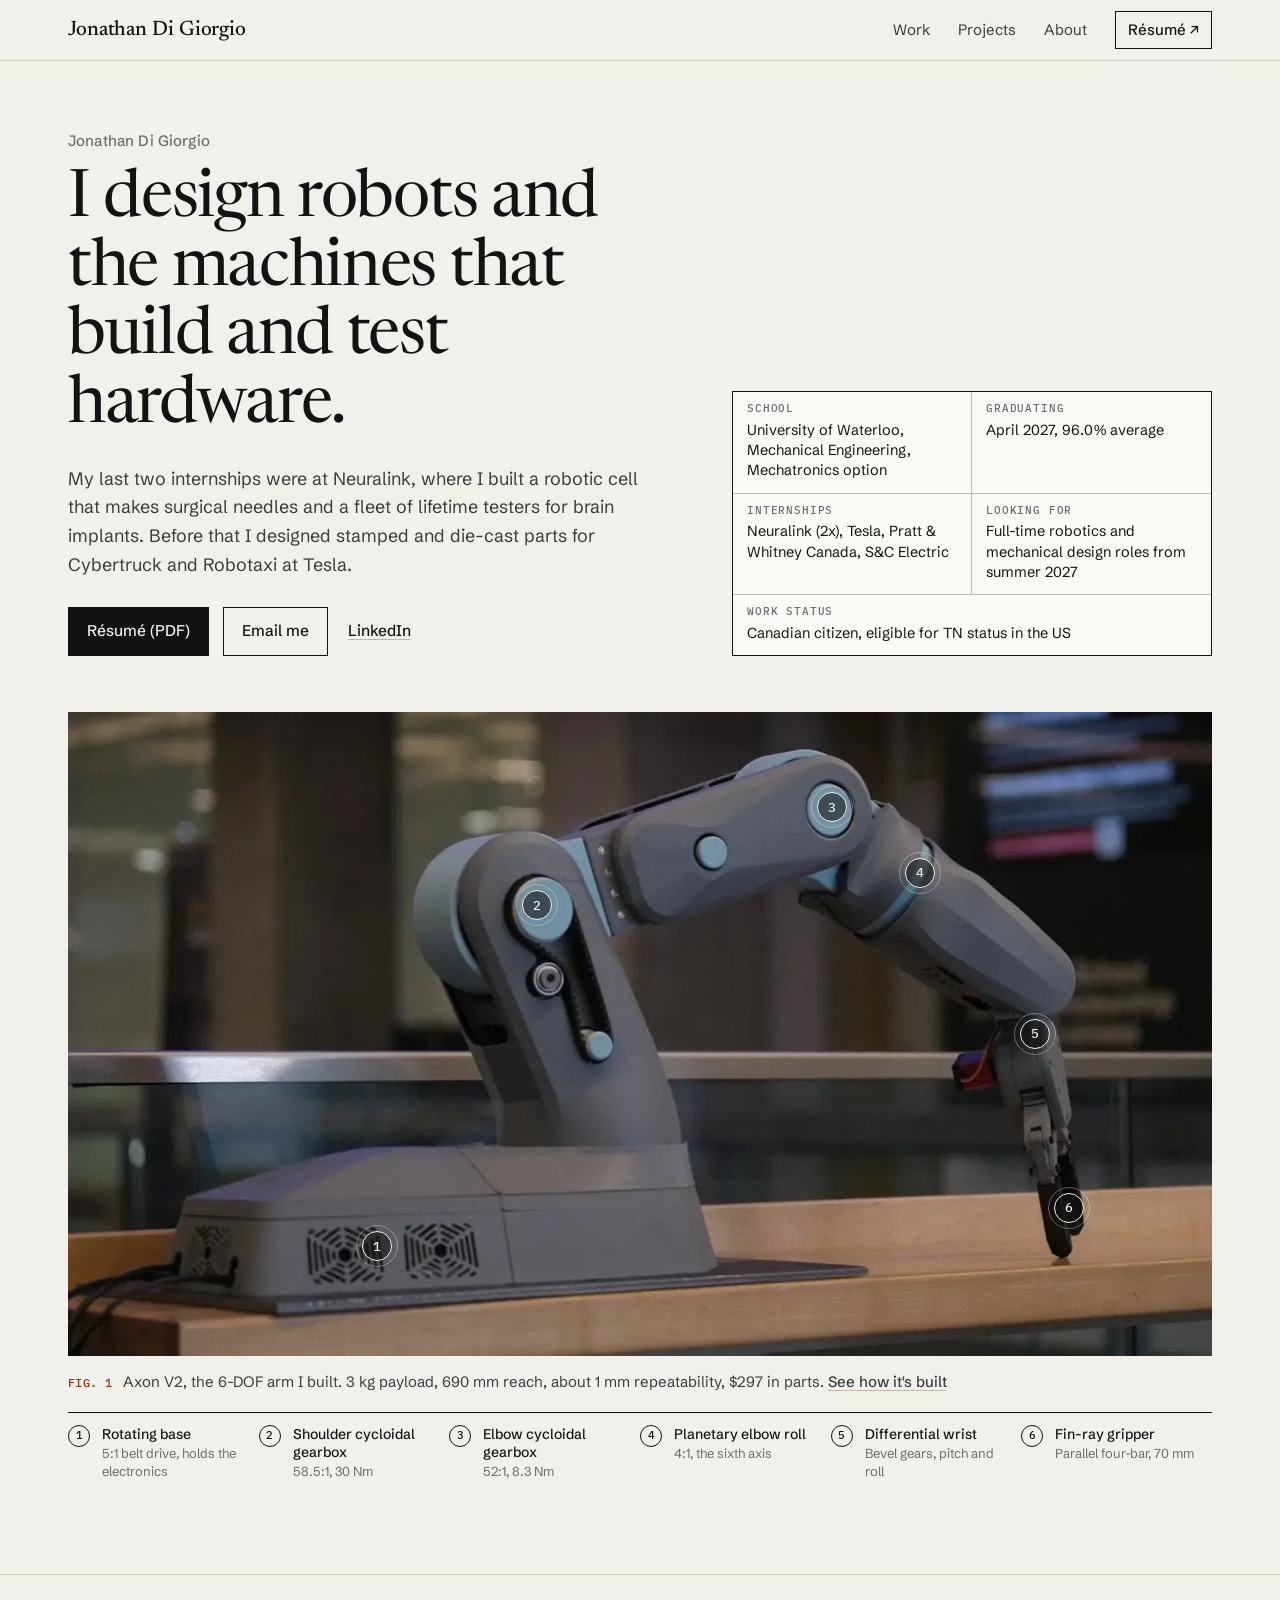
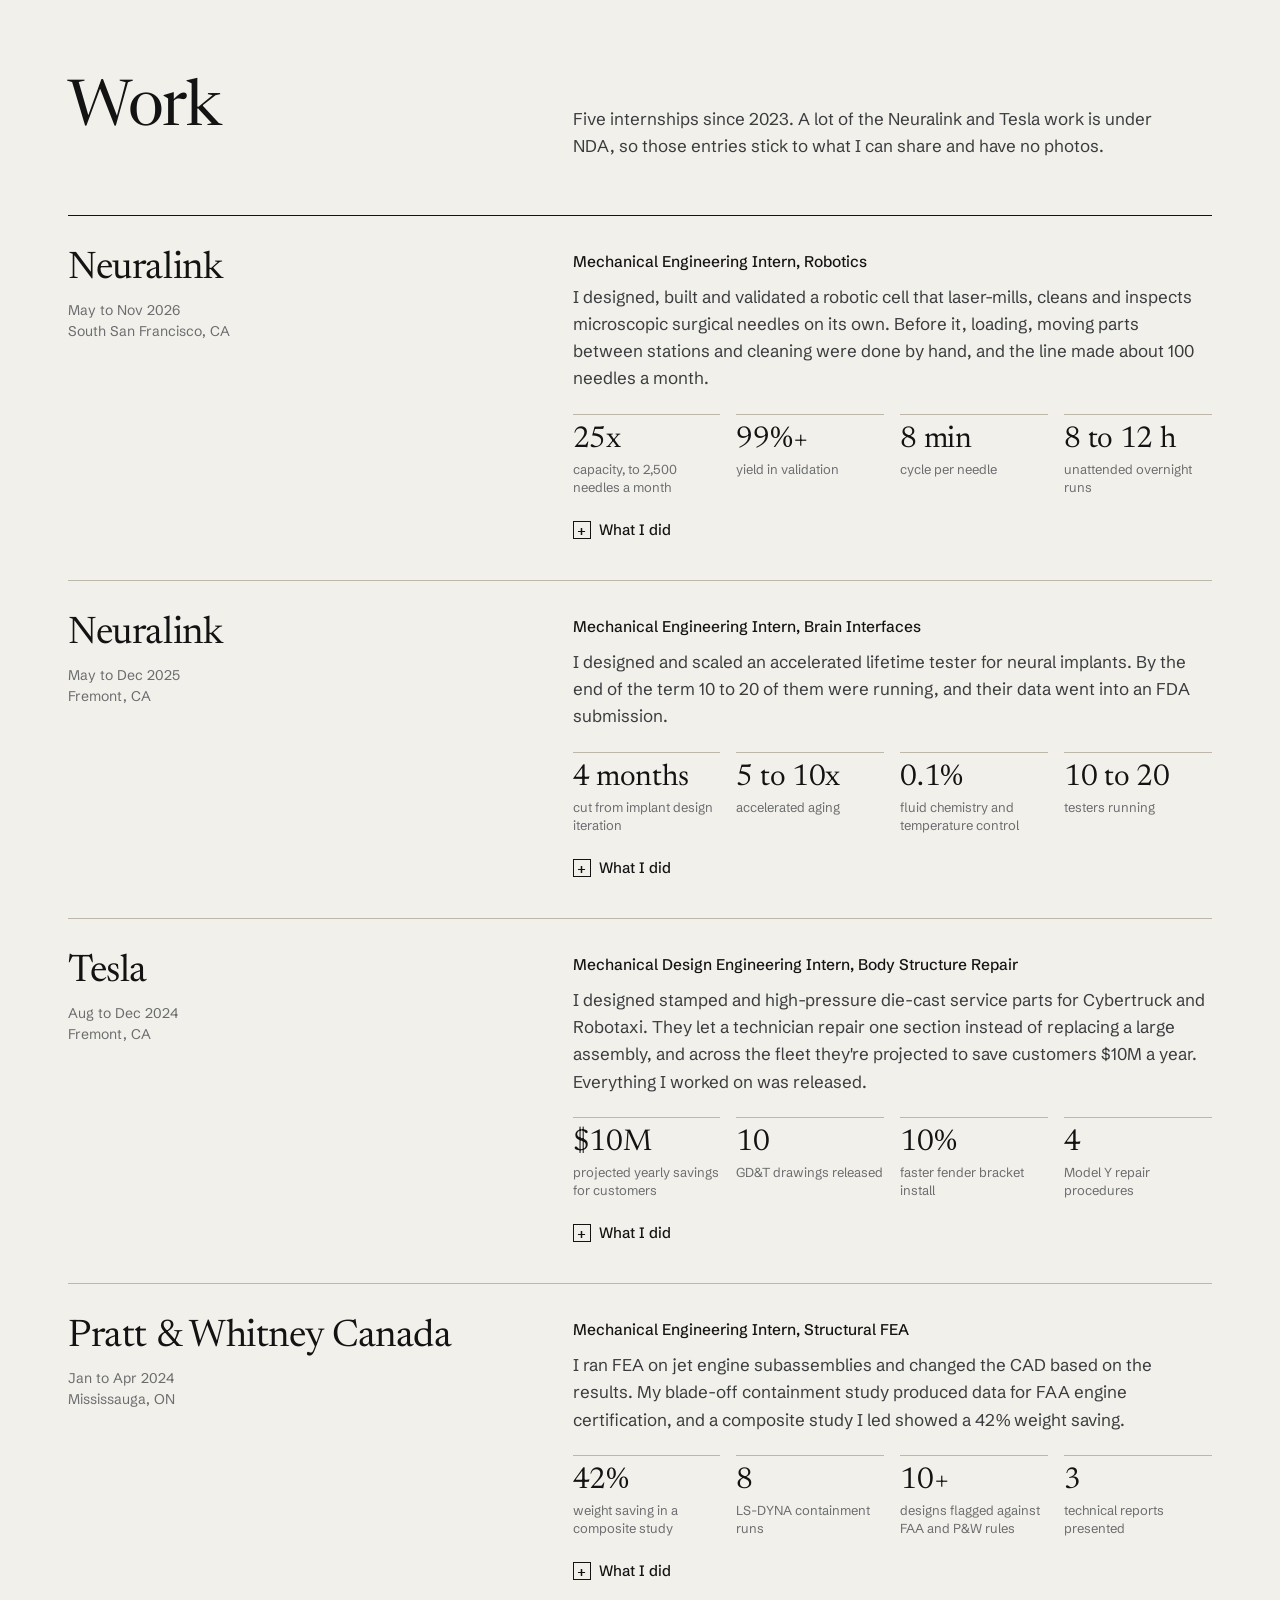
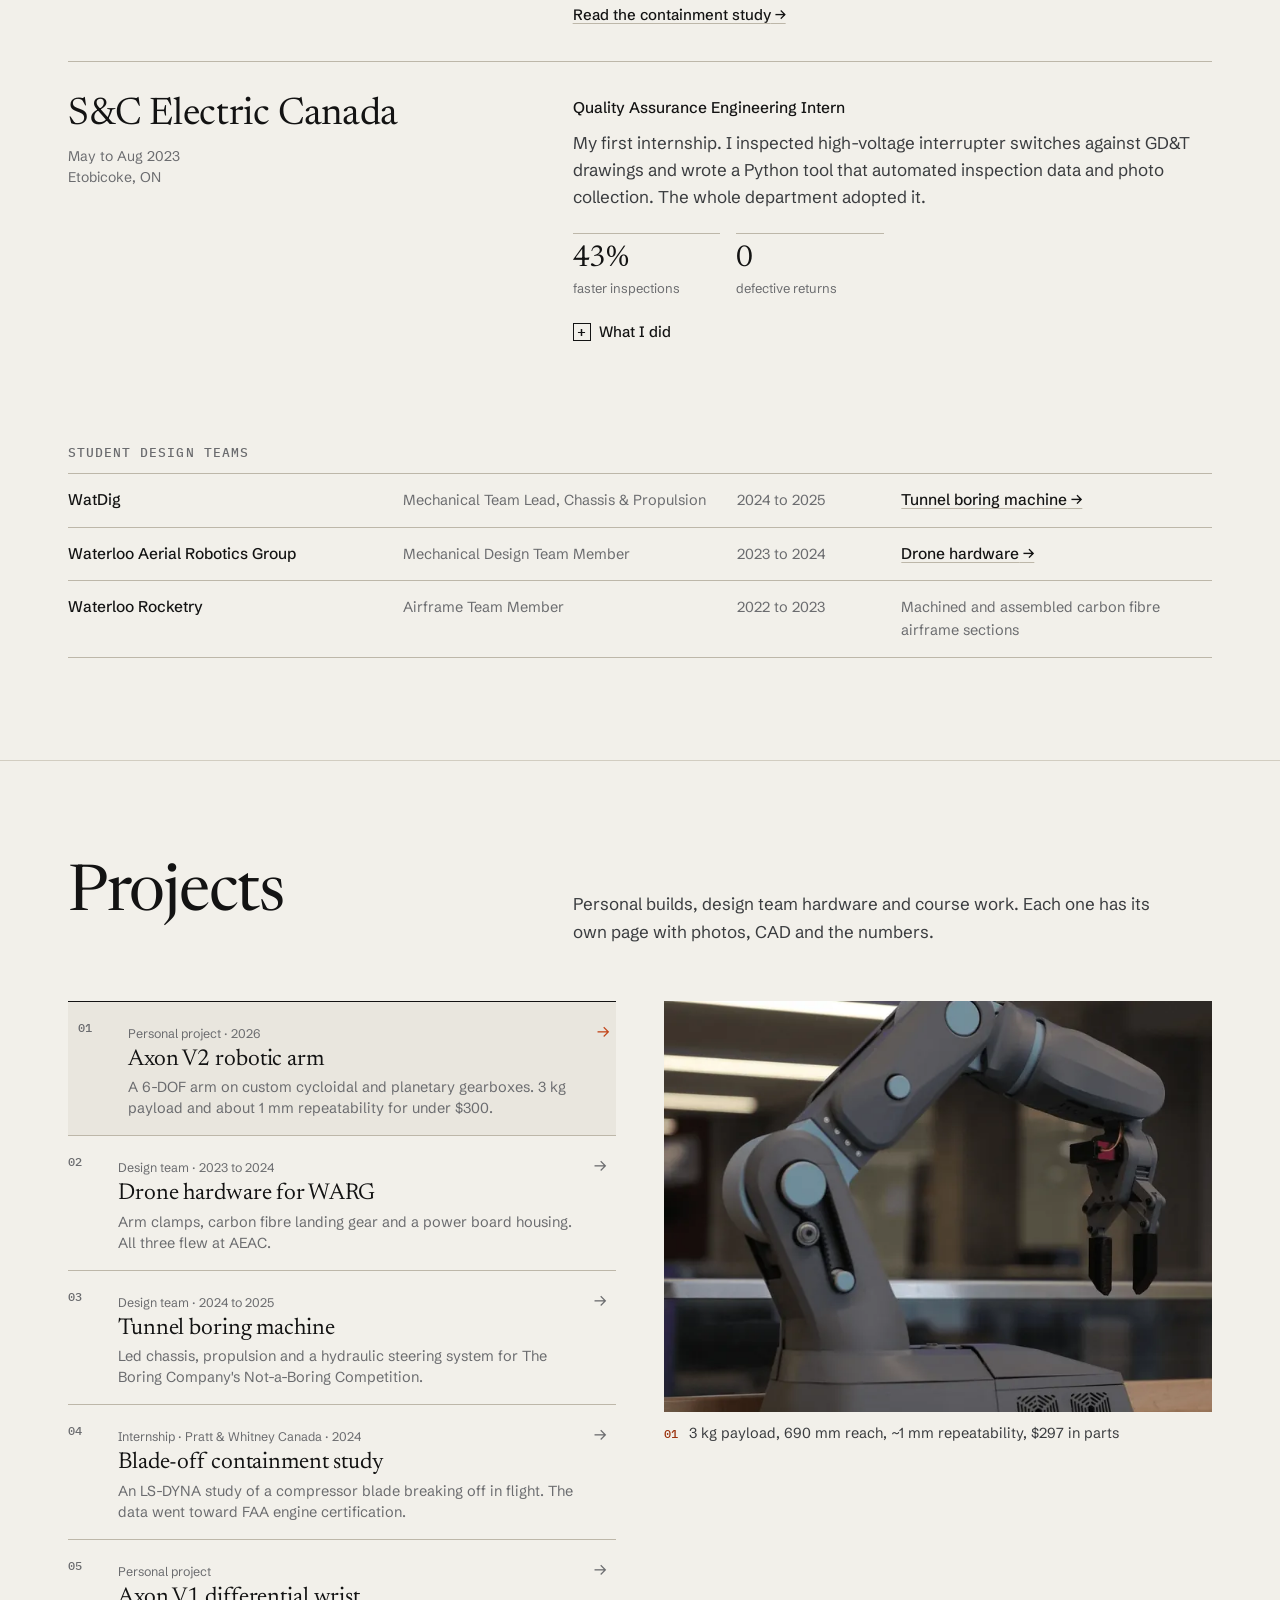
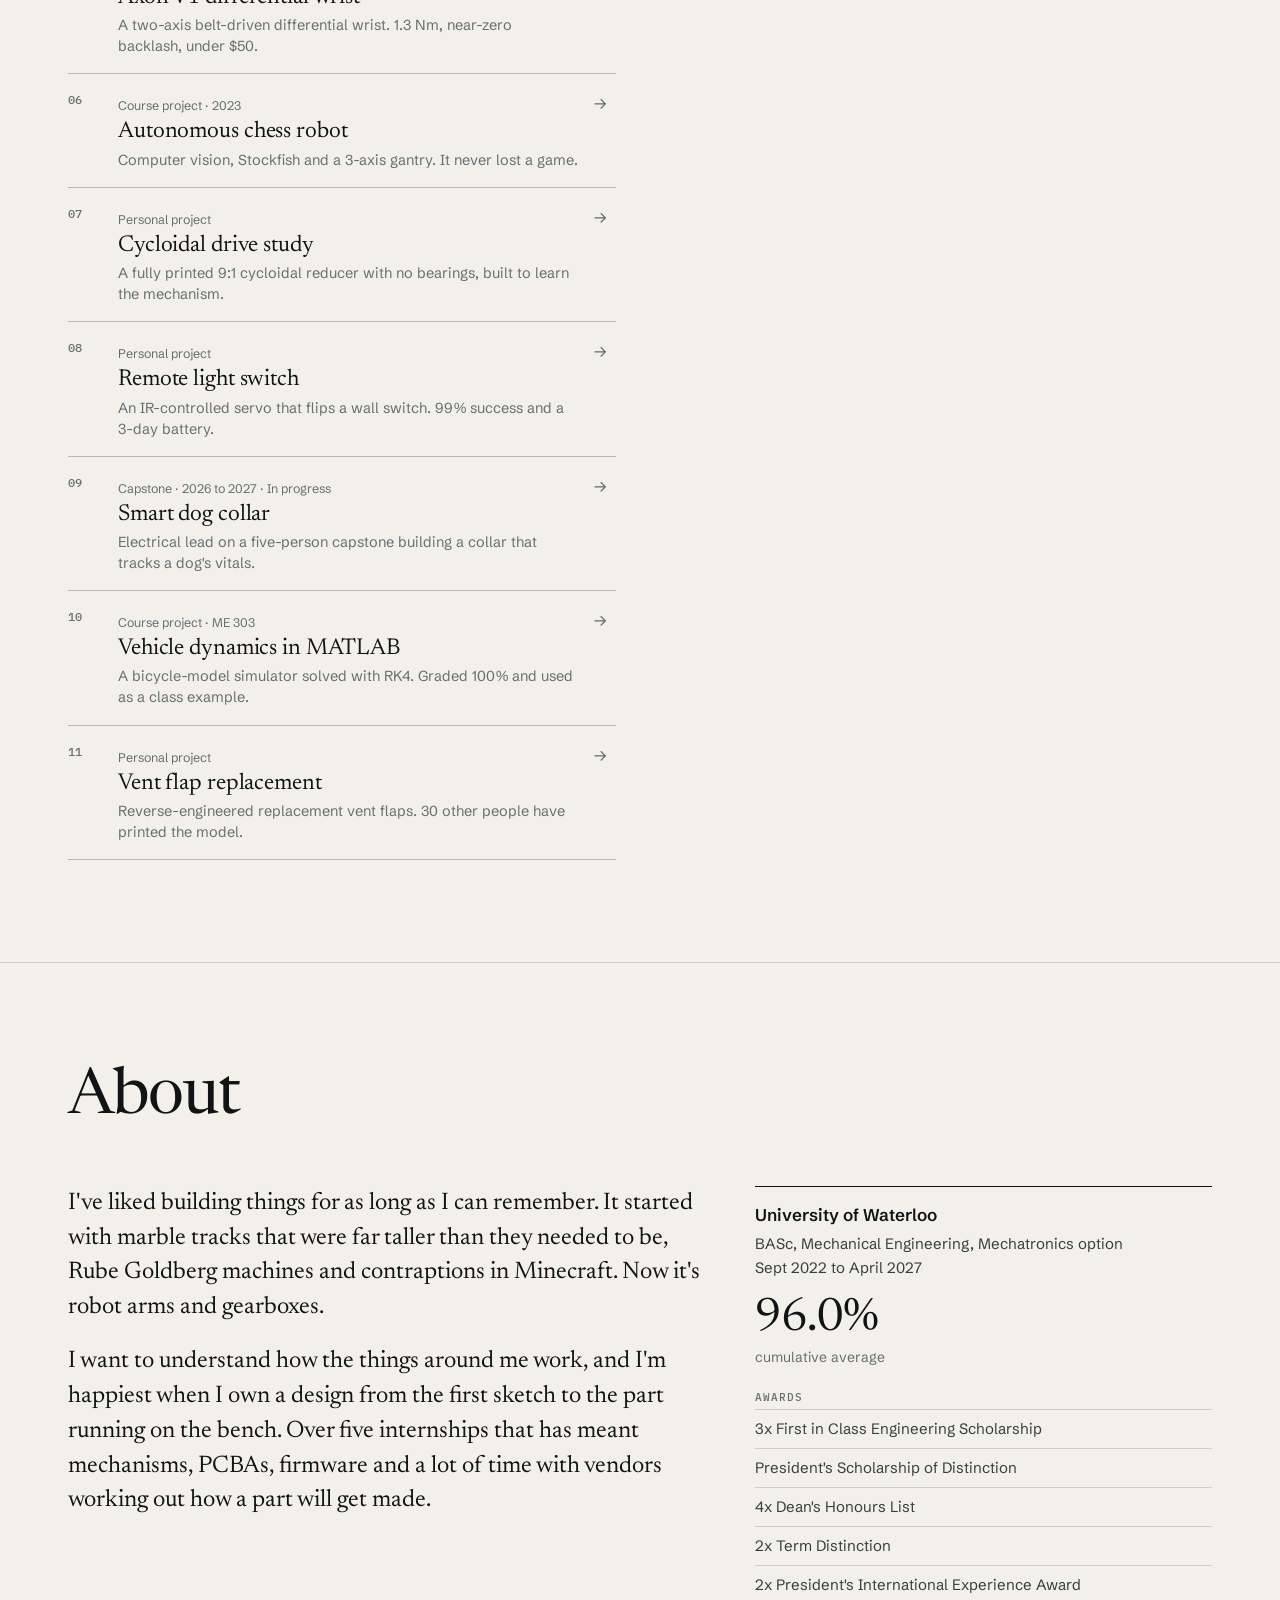
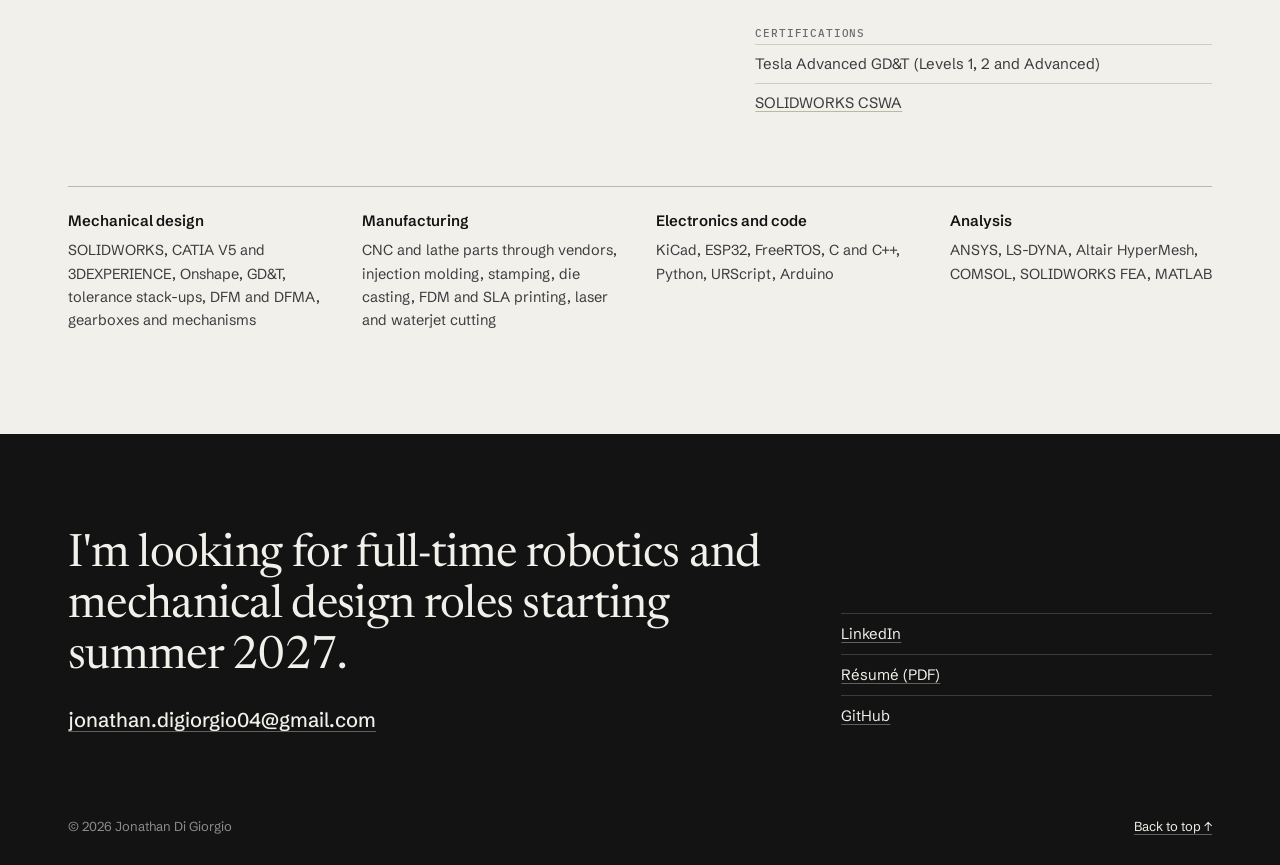
==== commit 312a1b4f: "Add Axon V1 and WatDig images, new favicon, copy fixes - Axon V1 page uses the individual photos and" ====
--- a/index.html
+++ b/index.html
@@ -13,8 +13,9 @@
 <meta property="og:description" content="Jonathan Di Giorgio is a mechanical engineer who designs robots and automation. Internships at Neuralink, Tesla and Pratt &amp; Whitney Canada. University of Waterloo, graduating April 2027.">
 <meta property="og:image" content="https://www.jonathandigiorgio.com/assets/img/hero-1377.webp">
 <meta name="twitter:card" content="summary_large_image">
-<link rel="icon" href="favicon.svg" type="image/svg+xml">
-<link rel="alternate icon" href="favicon-32x32.png" type="image/png">
+<link rel="icon" href="favicon.ico" sizes="48x48">
+<link rel="icon" href="favicon.svg?v=2" type="image/svg+xml">
+<link rel="apple-touch-icon" href="apple-touch-icon.png">
 <link rel="preconnect" href="https://fonts.googleapis.com">
 <link rel="preconnect" href="https://fonts.gstatic.com" crossorigin>
 <link rel="stylesheet" href="https://fonts.googleapis.com/css2?family=IBM+Plex+Mono:wght@400;500&family=Newsreader:opsz,wght@6..72,400;6..72,500&family=Schibsted+Grotesk:wght@400;500;600&display=swap">
@@ -49,7 +50,7 @@
           <a class="text-link" href="https://www.linkedin.com/in/j-digiorgio/" target="_blank" rel="noopener">LinkedIn</a>
         </div>
       </div>
-      <dl class="title-block" aria-label="Summary"><div class="tb-cell"><dt>School</dt><dd>University of Waterloo, Mechanical Engineering, Mechatronics option</dd></div><div class="tb-cell"><dt>Graduating</dt><dd>April 2027, 96.0% average</dd></div><div class="tb-cell"><dt>Internships</dt><dd>Neuralink (twice), Tesla, Pratt &amp; Whitney Canada, S&amp;C Electric</dd></div><div class="tb-cell"><dt>Looking for</dt><dd>Full-time robotics and mechanical design roles from summer 2027</dd></div><div class="tb-cell"><dt>Work status</dt><dd>Canadian citizen, eligible for TN status in the US</dd></div></dl>
+      <dl class="title-block" aria-label="Summary"><div class="tb-cell"><dt>School</dt><dd>University of Waterloo, Mechanical Engineering, Mechatronics option</dd></div><div class="tb-cell"><dt>Graduating</dt><dd>April 2027, 96.0% average</dd></div><div class="tb-cell"><dt>Internships</dt><dd>Neuralink (2x), Tesla, Pratt &amp; Whitney Canada, S&amp;C Electric</dd></div><div class="tb-cell"><dt>Looking for</dt><dd>Full-time robotics and mechanical design roles from summer 2027</dd></div><div class="tb-cell"><dt>Work status</dt><dd>Canadian citizen, eligible for TN status in the US</dd></div></dl>
     <figure class="hero-fig">
       <div class="hero-img">
         <img src="assets/img/hero-1100.webp" srcset="assets/img/hero-700.webp 700w, assets/img/hero-1100.webp 1100w, assets/img/hero-1377.webp 1377w" sizes="(min-width: 1280px) 1200px, 100vw" width="1377" height="775" alt="Axon V2, a grey six-axis robot arm with a two-finger gripper, on a wooden ledge" decoding="async" fetchpriority="high">
@@ -191,7 +192,7 @@
         </a></li>
         <li><a class="row" href="projects/watdig-tbm/" data-i="2">
           <span class="row-n">03</span>
-          <img src="assets/img/tbm-night-807.webp" srcset="assets/img/tbm-night-807.webp 807w" sizes="96px" width="807" height="605" alt="" decoding="async" loading="lazy" class="row-thumb">
+          <img src="assets/img/tbm-artic-1297.webp" srcset="assets/img/tbm-artic-800.webp 800w, assets/img/tbm-artic-1297.webp 1297w" sizes="96px" width="1297" height="1080" alt="" decoding="async" loading="lazy" class="row-thumb">
           <span class="row-main"><span class="row-k">Design team · 2024 to 2025</span><span class="row-t">Tunnel boring machine</span><span class="row-d">Led chassis, propulsion and a hydraulic steering system for The Boring Company's Not-a-Boring Competition.</span></span>
           <span class="row-go" aria-hidden="true">→</span>
         </a></li>
@@ -203,7 +204,7 @@
         </a></li>
         <li><a class="row" href="projects/axon-v1/" data-i="4">
           <span class="row-n">05</span>
-          <img src="assets/img/axon-v1-956.webp" srcset="assets/img/axon-v1-956.webp 956w" sizes="96px" width="956" height="611" alt="" decoding="async" loading="lazy" class="row-thumb">
+          <img src="assets/img/v1-exploded-1600.webp" srcset="assets/img/v1-exploded-800.webp 800w, assets/img/v1-exploded-1600.webp 1600w" sizes="96px" width="2304" height="1780" alt="" decoding="async" loading="lazy" class="row-thumb">
           <span class="row-main"><span class="row-k">Personal project</span><span class="row-t">Axon V1 differential wrist</span><span class="row-d">A two-axis belt-driven differential wrist. 1.3 Nm, near-zero backlash, under $50.</span></span>
           <span class="row-go" aria-hidden="true">→</span>
         </a></li>
@@ -244,7 +245,7 @@
           <span class="row-go" aria-hidden="true">→</span>
         </a></li>
       </ol>
-      <div class="preview" aria-hidden="true"><figure class="pv on" data-i="0"><div class="pv-img"><img src="assets/img/axon-folded-1200.webp" srcset="assets/img/axon-folded-700.webp 700w, assets/img/axon-folded-1200.webp 1200w" sizes="(min-width: 1100px) 560px, 50vw" width="1500" height="1200" alt="Axon V2 robot arm on a wooden ledge" decoding="async" loading="lazy"></div><figcaption><span class="fig-n">01</span> 3 kg payload, 690 mm reach, ~1 mm repeatability, $297 in parts</figcaption></figure><figure class="pv contain" data-i="1"><div class="pv-img"><img src="assets/img/warg-gear-drone-1483.webp" srcset="assets/img/warg-gear-drone-800.webp 800w, assets/img/warg-gear-drone-1483.webp 1483w" sizes="(min-width: 1100px) 560px, 50vw" width="1483" height="801" alt="Render of the WARG drone on its carbon fibre landing gear" decoding="async" loading="lazy"></div><figcaption><span class="fig-n">02</span> Arm play down 56%, landing gear 300 g with a 130° landing angle</figcaption></figure><figure class="pv" data-i="2"><div class="pv-img"><img src="assets/img/tbm-night-807.webp" srcset="assets/img/tbm-night-807.webp 807w" sizes="(min-width: 1100px) 560px, 50vw" width="807" height="605" alt="The WatDig tunnel boring machine under a tent at night" decoding="async" loading="lazy"></div><figcaption><span class="fig-n">03</span> Steering against 3 kNm, competed at NaBC 2025 in Texas</figcaption></figure><figure class="pv contain" data-i="3"><div class="pv-img"><img src="assets/img/pw-2-405.webp" srcset="assets/img/pw-2-405.webp 405w" sizes="(min-width: 1100px) 560px, 50vw" width="405" height="393" alt="Stress contour on a jet engine containment case at blade impact" decoding="async" loading="lazy"></div><figcaption><span class="fig-n">04</span> 8 LS-DYNA runs, data used for FAA engine certification</figcaption></figure><figure class="pv contain" data-i="4"><div class="pv-img"><img src="assets/img/axon-v1-956.webp" srcset="assets/img/axon-v1-956.webp 956w" sizes="(min-width: 1100px) 560px, 50vw" width="956" height="611" alt="Axon V1 wrist housings, exploded view and test rig" decoding="async" loading="lazy"></div><figcaption><span class="fig-n">05</span> 1.3 Nm output, close to zero backlash, under $50</figcaption></figure><figure class="pv" data-i="5"><div class="pv-img"><img src="assets/img/chess-cover-1400.webp" srcset="assets/img/chess-cover-700.webp 700w, assets/img/chess-cover-1400.webp 1400w" sizes="(min-width: 1100px) 560px, 50vw" width="2400" height="1800" alt="The chess robot&#x27;s gantry over a board mid-game" decoding="async" loading="lazy"></div><figcaption><span class="fig-n">06</span> Over 95% move success, never lost a game</figcaption></figure><figure class="pv contain" data-i="6"><div class="pv-img"><img src="assets/img/cyclo-run-363.webp" srcset="assets/img/cyclo-run-363.webp 363w" sizes="(min-width: 1100px) 560px, 50vw" width="363" height="355" alt="Printed cycloidal drive wired to an Arduino on a breadboard" decoding="async" loading="lazy"></div><figcaption><span class="fig-n">07</span> 9:1 reduction, fully 3D printed</figcaption></figure><figure class="pv" data-i="7"><div class="pv-img"><img src="assets/img/light-cover-1400.webp" srcset="assets/img/light-cover-700.webp 700w, assets/img/light-cover-1400.webp 1400w" sizes="(min-width: 1100px) 560px, 50vw" width="2208" height="1512" alt="Bench prototype with the microcontroller wired to the switch unit" decoding="async" loading="lazy"></div><figcaption><span class="fig-n">08</span> 99% flip success, 3-day battery, no permanent changes</figcaption></figure><figure class="pv" data-i="8"><div class="pv-img"><svg class="diagram" viewBox="0 0 560 400" role="img" aria-label="Block diagram of the collar's power and haptics system">
+      <div class="preview" aria-hidden="true"><figure class="pv on" data-i="0"><div class="pv-img"><img src="assets/img/axon-folded-1200.webp" srcset="assets/img/axon-folded-700.webp 700w, assets/img/axon-folded-1200.webp 1200w" sizes="(min-width: 1100px) 560px, 50vw" width="1500" height="1200" alt="Axon V2 robot arm on a wooden ledge" decoding="async" loading="lazy"></div><figcaption><span class="fig-n">01</span> 3 kg payload, 690 mm reach, ~1 mm repeatability, $297 in parts</figcaption></figure><figure class="pv contain" data-i="1"><div class="pv-img"><img src="assets/img/warg-gear-drone-1483.webp" srcset="assets/img/warg-gear-drone-800.webp 800w, assets/img/warg-gear-drone-1483.webp 1483w" sizes="(min-width: 1100px) 560px, 50vw" width="1483" height="801" alt="Render of the WARG drone on its carbon fibre landing gear" decoding="async" loading="lazy"></div><figcaption><span class="fig-n">02</span> Arm play down 56%, landing gear 300 g with a 130° landing angle</figcaption></figure><figure class="pv" data-i="2"><div class="pv-img"><img src="assets/img/tbm-artic-1297.webp" srcset="assets/img/tbm-artic-800.webp 800w, assets/img/tbm-artic-1297.webp 1297w" sizes="(min-width: 1100px) 560px, 50vw" width="1297" height="1080" alt="CAD render of the full WatDig tunnel boring machine" decoding="async" loading="lazy"></div><figcaption><span class="fig-n">03</span> Steering against 3 kNm, competed at NaBC 2025 in Texas</figcaption></figure><figure class="pv contain" data-i="3"><div class="pv-img"><img src="assets/img/pw-2-405.webp" srcset="assets/img/pw-2-405.webp 405w" sizes="(min-width: 1100px) 560px, 50vw" width="405" height="393" alt="Stress contour on a jet engine containment case at blade impact" decoding="async" loading="lazy"></div><figcaption><span class="fig-n">04</span> 8 LS-DYNA runs, data used for FAA engine certification</figcaption></figure><figure class="pv" data-i="4"><div class="pv-img"><img src="assets/img/v1-exploded-1600.webp" srcset="assets/img/v1-exploded-800.webp 800w, assets/img/v1-exploded-1600.webp 1600w" sizes="(min-width: 1100px) 560px, 50vw" width="2304" height="1780" alt="Exploded render of the Axon V1 wrist" decoding="async" loading="lazy"></div><figcaption><span class="fig-n">05</span> 1.3 Nm output, close to zero backlash, under $50</figcaption></figure><figure class="pv" data-i="5"><div class="pv-img"><img src="assets/img/chess-cover-1400.webp" srcset="assets/img/chess-cover-700.webp 700w, assets/img/chess-cover-1400.webp 1400w" sizes="(min-width: 1100px) 560px, 50vw" width="2400" height="1800" alt="The chess robot&#x27;s gantry over a board mid-game" decoding="async" loading="lazy"></div><figcaption><span class="fig-n">06</span> Over 95% move success, never lost a game</figcaption></figure><figure class="pv contain" data-i="6"><div class="pv-img"><img src="assets/img/cyclo-run-363.webp" srcset="assets/img/cyclo-run-363.webp 363w" sizes="(min-width: 1100px) 560px, 50vw" width="363" height="355" alt="Printed cycloidal drive wired to an Arduino on a breadboard" decoding="async" loading="lazy"></div><figcaption><span class="fig-n">07</span> 9:1 reduction, fully 3D printed</figcaption></figure><figure class="pv" data-i="7"><div class="pv-img"><img src="assets/img/light-cover-1400.webp" srcset="assets/img/light-cover-700.webp 700w, assets/img/light-cover-1400.webp 1400w" sizes="(min-width: 1100px) 560px, 50vw" width="2208" height="1512" alt="Bench prototype with the microcontroller wired to the switch unit" decoding="async" loading="lazy"></div><figcaption><span class="fig-n">08</span> 99% flip success, 3-day battery, no permanent changes</figcaption></figure><figure class="pv" data-i="8"><div class="pv-img"><svg class="diagram" viewBox="0 0 560 400" role="img" aria-label="Block diagram of the collar's power and haptics system">
 <defs><marker id="ar" viewBox="0 0 10 10" refX="9" refY="5" markerWidth="7" markerHeight="7" orient="auto"><path d="M0,0 L10,5 L0,10 z" fill="currentColor"/></marker></defs>
 <g fill="none" stroke="currentColor" stroke-width="1.4">
 <rect x="20" y="40" width="130" height="56"/><rect x="215" y="40" width="130" height="56"/><rect x="410" y="40" width="130" height="56"/>
@@ -278,7 +279,7 @@
         <h3>University of Waterloo</h3>
         <p class="edu-deg">BASc, Mechanical Engineering, Mechatronics option<br>Sept 2022 to April 2027</p>
         <p class="edu-avg"><span>96.0%</span> cumulative average</p>
-        <h4>Awards</h4><ul class="plain"><li>First in Class Engineering Scholarship, 3 times</li><li>President's Scholarship of Distinction</li><li>Dean's Honours List, 4 terms, and Term Distinction, 2 terms</li><li>President's International Experience Award, twice</li></ul>
+        <h4>Awards</h4><ul class="plain"><li>3x First in Class Engineering Scholarship</li><li>President's Scholarship of Distinction</li><li>4x Dean's Honours List</li><li>2x Term Distinction</li><li>2x President's International Experience Award</li></ul>
         <h4>Certifications</h4><ul class="plain"><li>Tesla Advanced GD&amp;T (Levels 1, 2 and Advanced)</li><li><a href="https://cv.virtualtester.com/qr/?b=SLDWRKS&amp;i=C-B58MTUSYWR" target="_blank" rel="noopener">SOLIDWORKS CSWA</a></li></ul>
       </div>
     </div>
--- a/assets/site.css
+++ b/assets/site.css
@@ -228,6 +228,7 @@
 .psec.wide > h2 { border-top: 0; padding-top: 0; }
 .psec.wide .psec-body { border-top: 1px solid var(--ink); }
 .figgrid.matched img { aspect-ratio: 4 / 3; object-fit: cover; }
+.figgrid.matched-tall img { aspect-ratio: 3 / 4; object-fit: cover; }
 .mini-h { font: 500 10.5px/1 var(--mono); text-transform: uppercase; letter-spacing: .08em; color: var(--muted); margin: 8px 0 10px; }
 .table-wrap + .mini-h { margin-top: 36px; }
 .psec { display: grid; grid-template-columns: 220px minmax(0, 1fr); gap: 16px 48px; padding: clamp(36px, 5vw, 56px) 0 0; }
@@ -382,3 +383,5 @@
   .role-more > *:not(summary) { display: block !important; }
   body { background: #fff; }
 }
+.proj-hero .plate.fill > a { display: flex; justify-content: center; }
+.proj-hero .plate.fill img { width: auto; max-width: 100%; max-height: 80vh; }
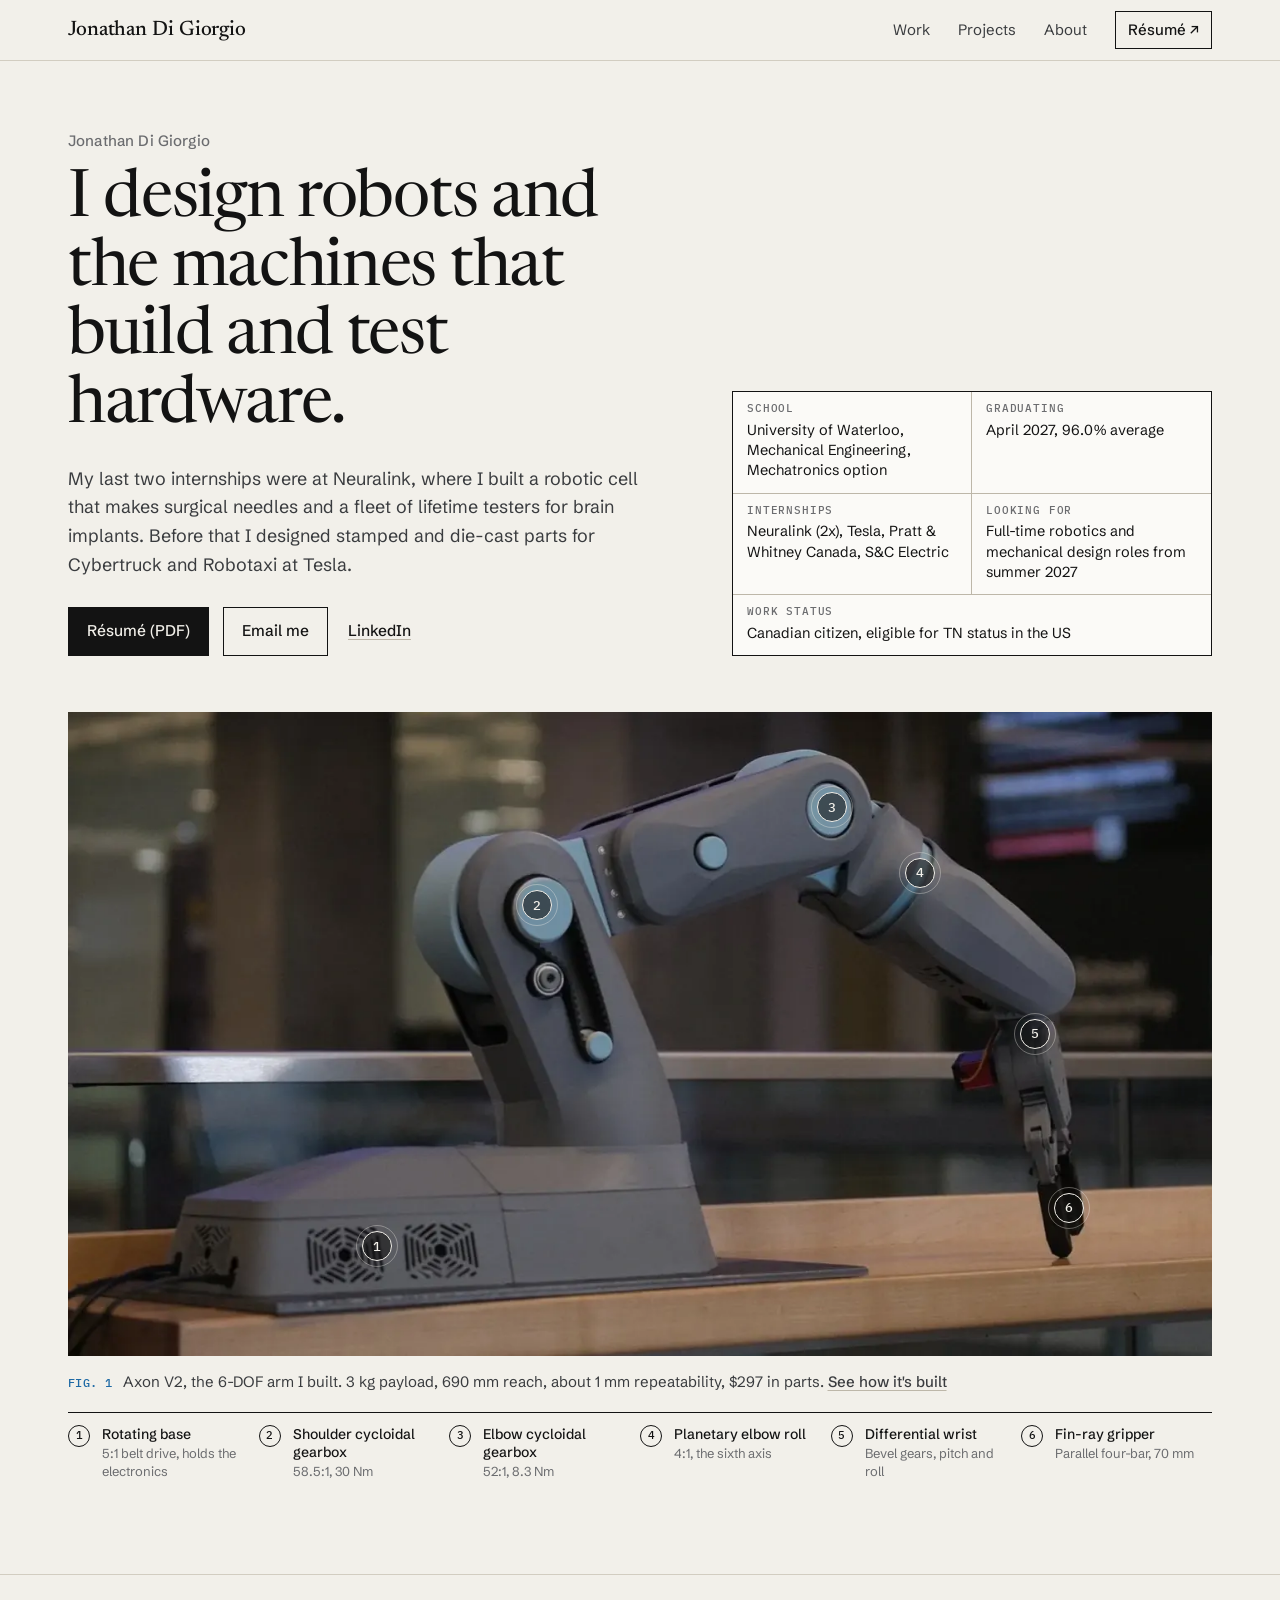
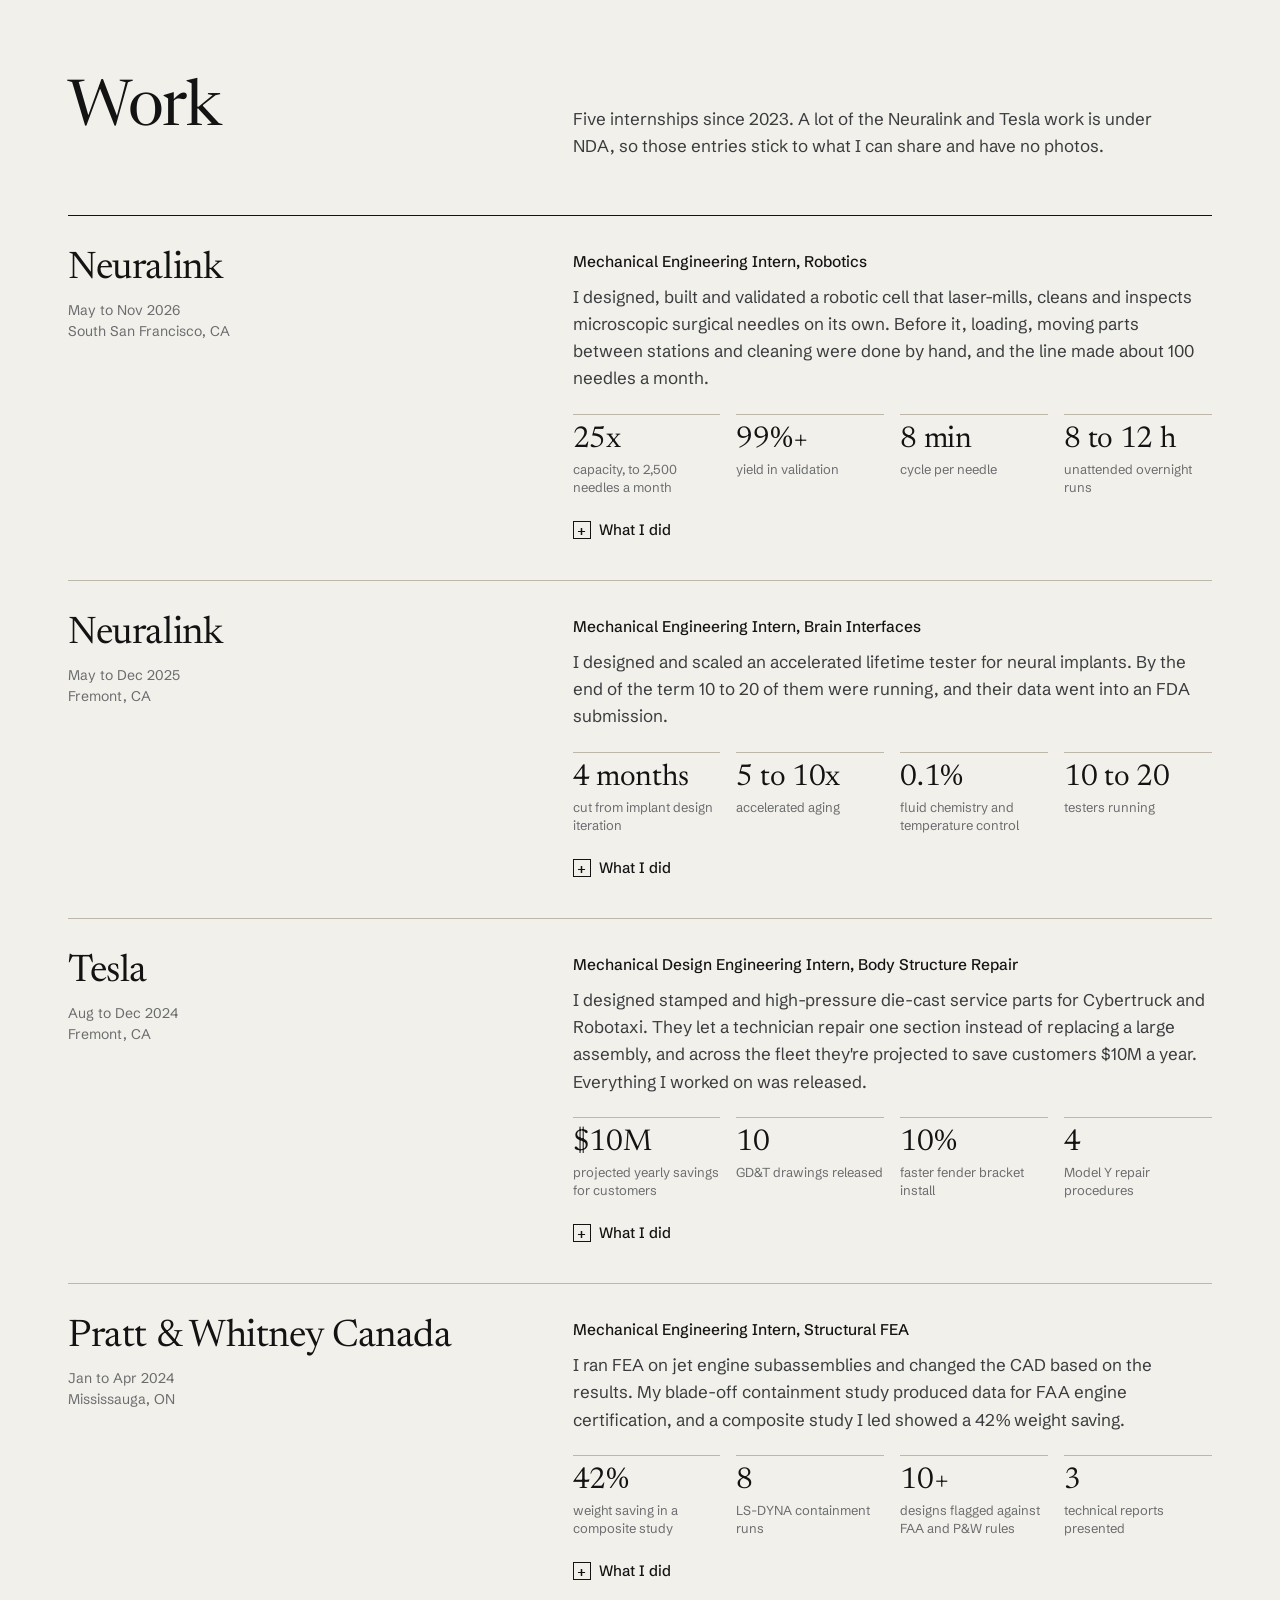
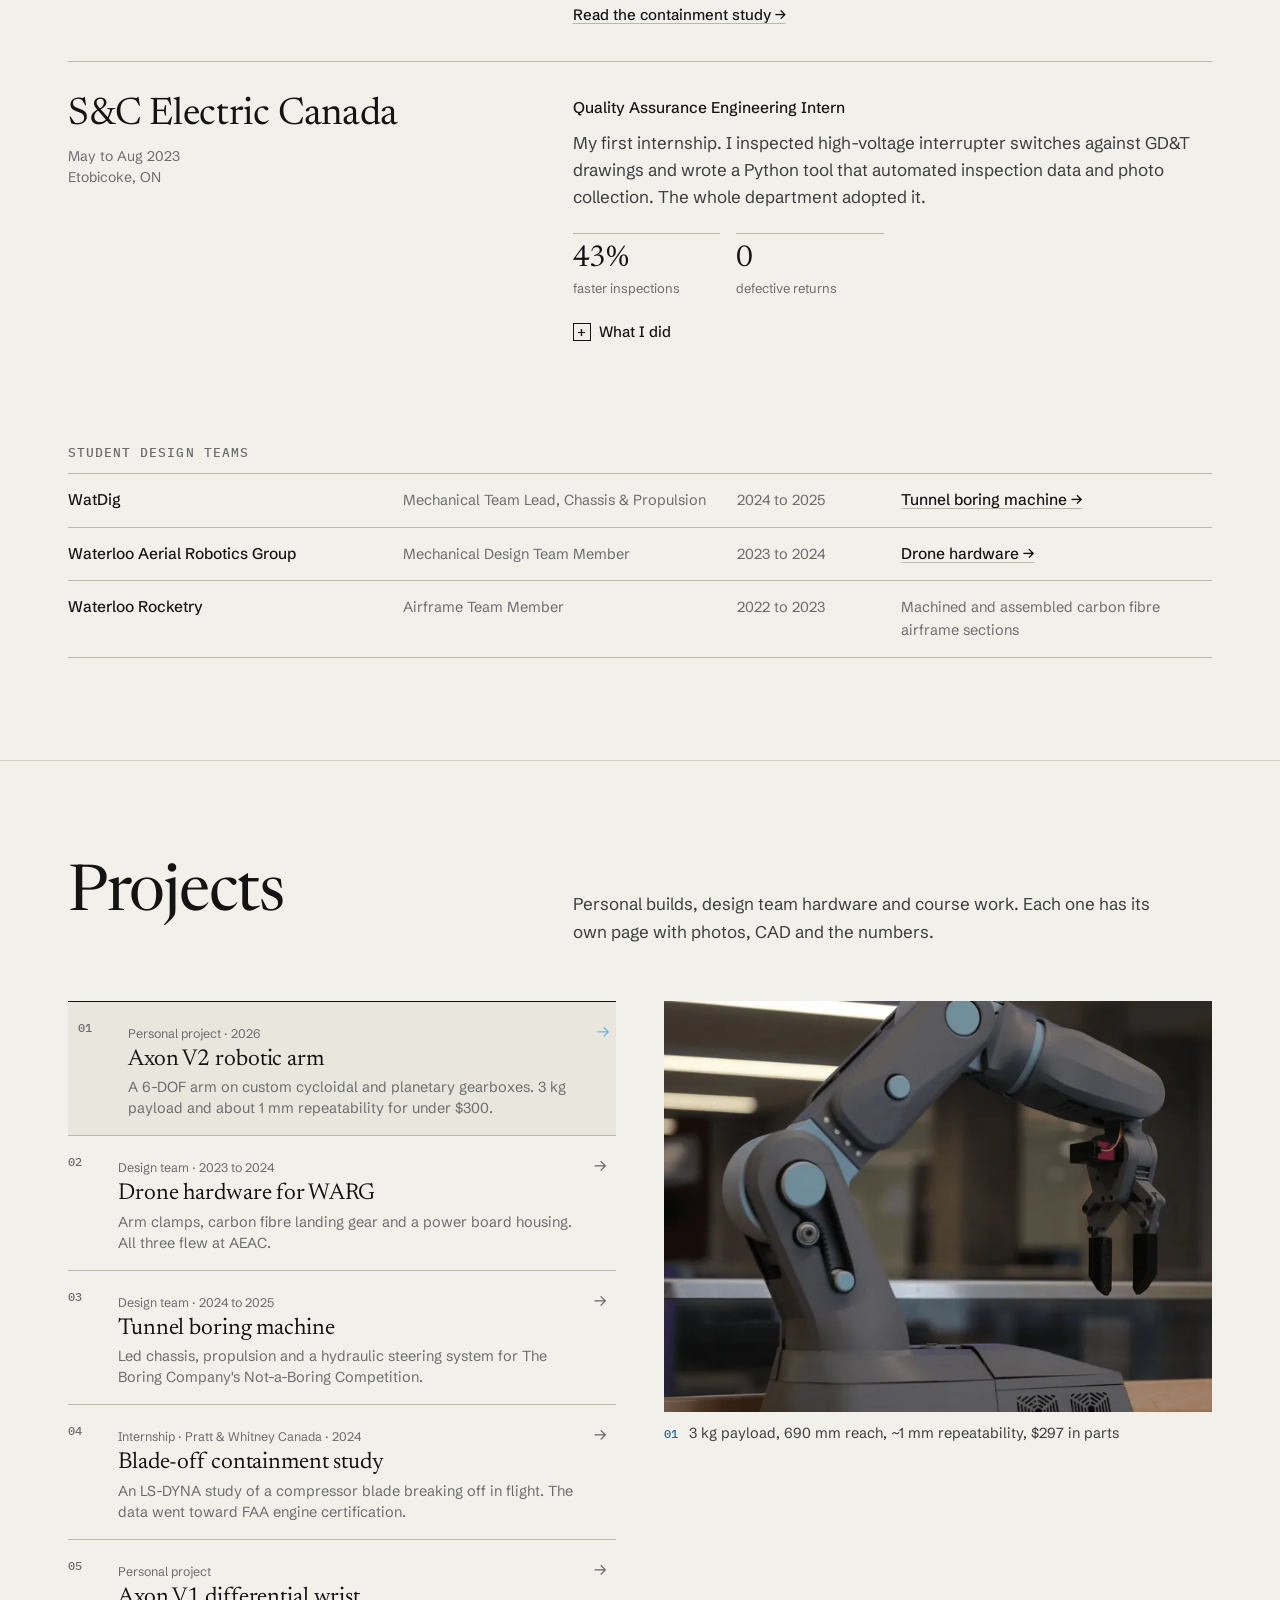
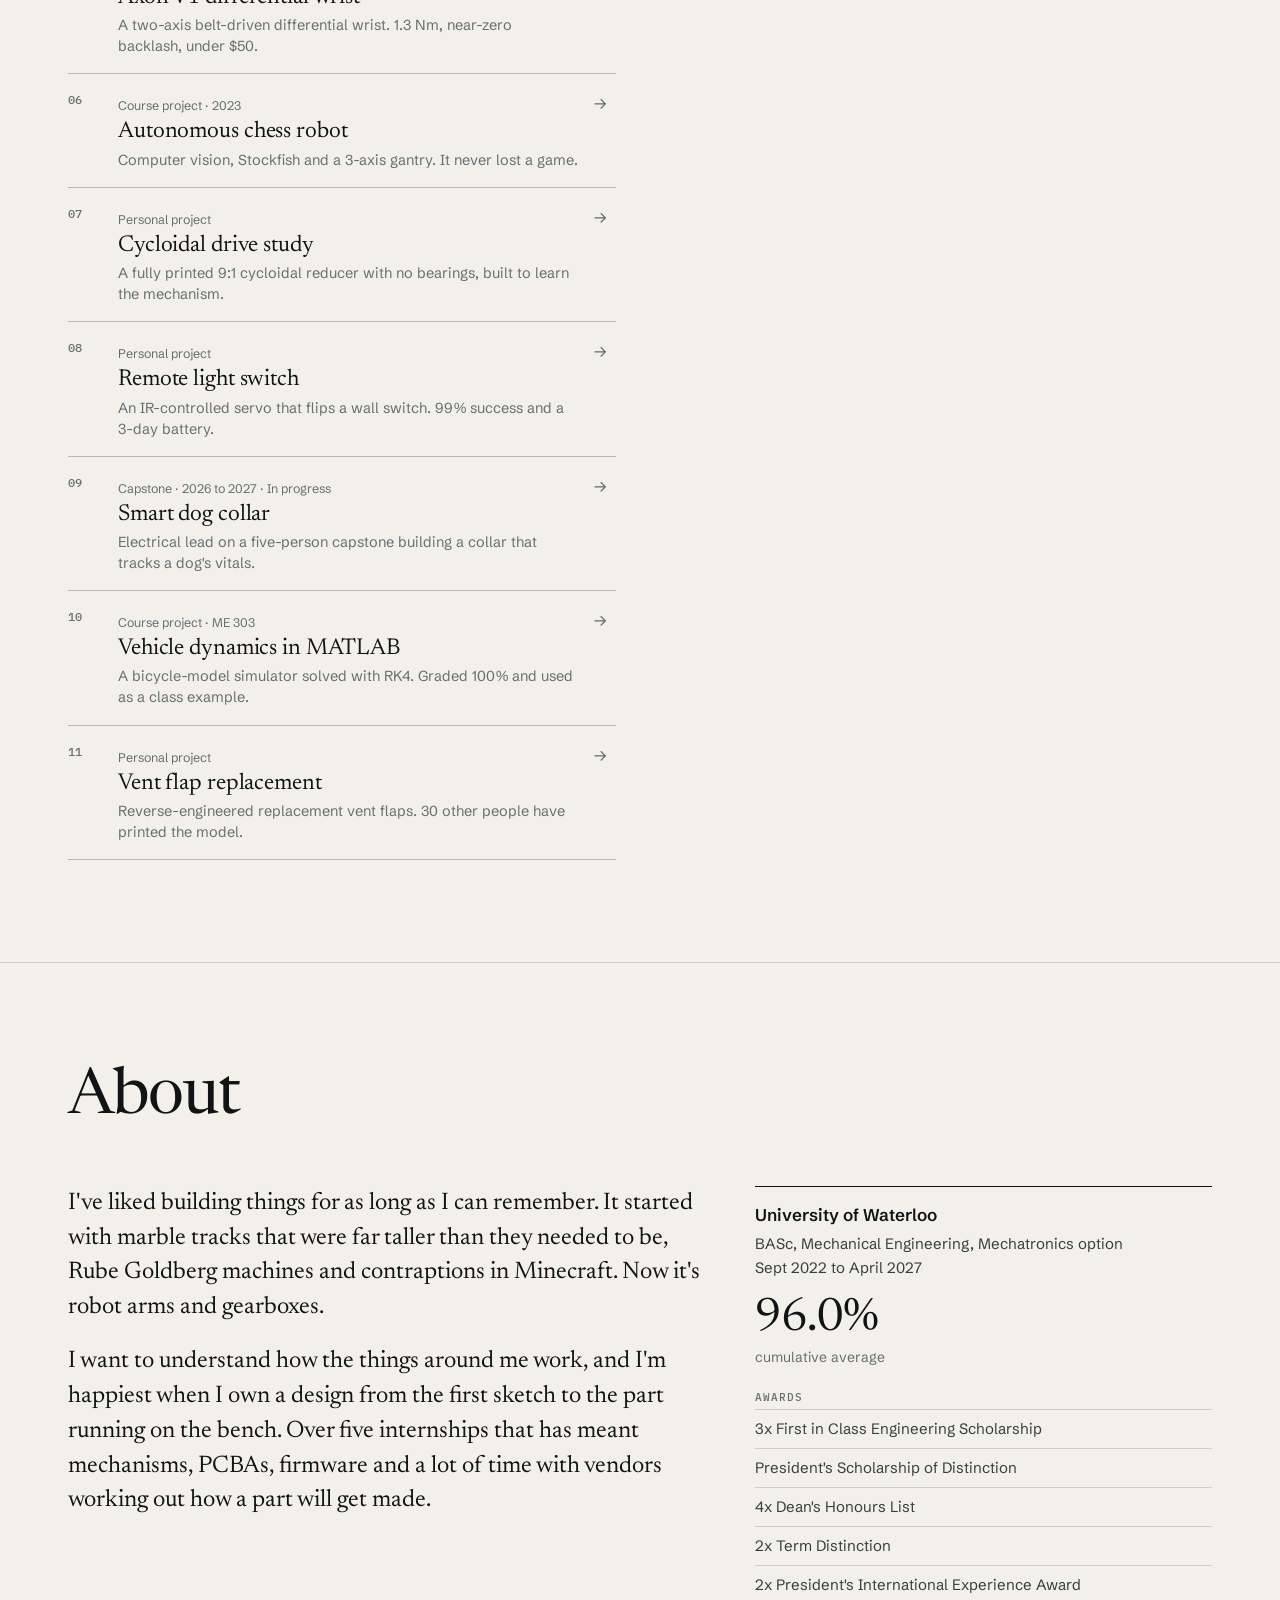
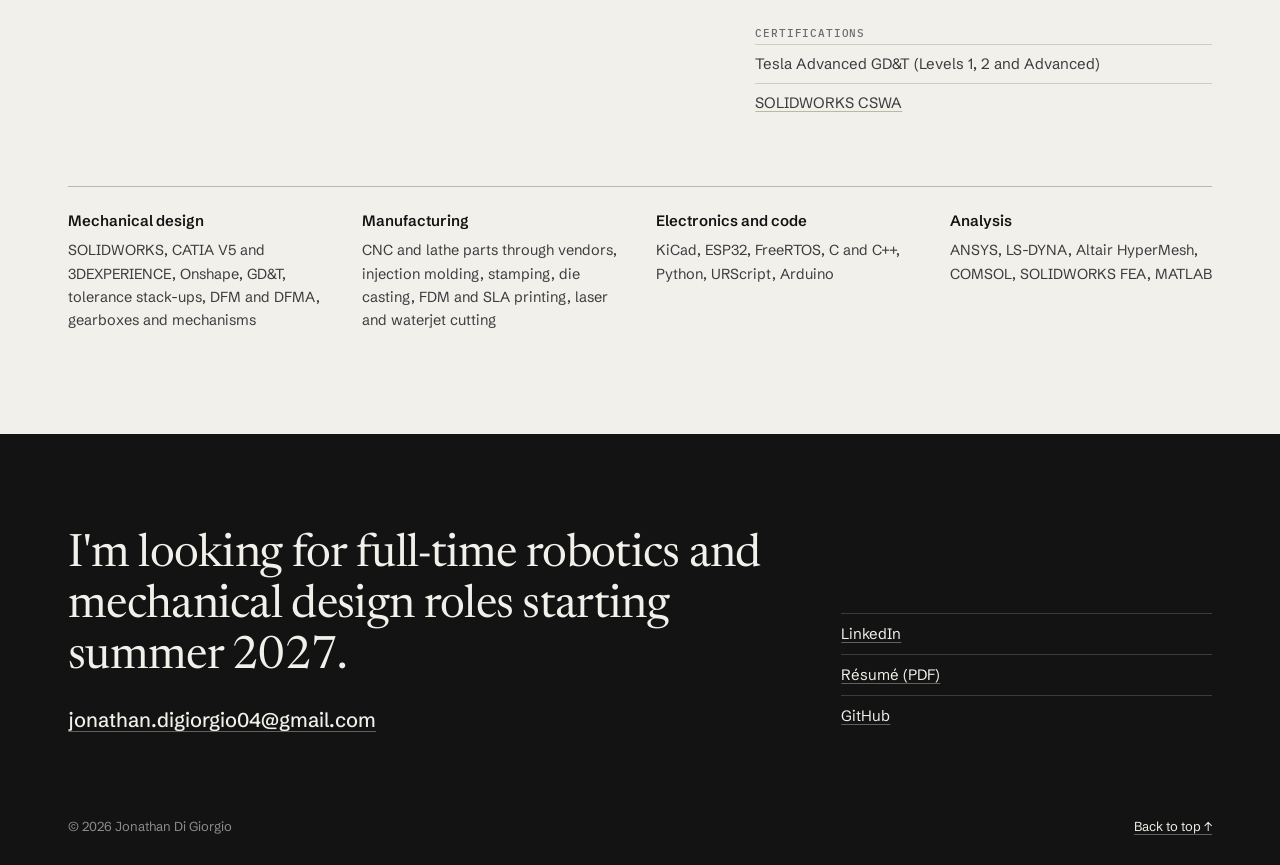
==== commit 93b6e63a: "Rebuild Axon V2 verification, light blue accent, simpler favicon - Axon V2: new Verification section" ====
--- a/index.html
+++ b/index.html
@@ -13,13 +13,13 @@
 <meta property="og:description" content="Jonathan Di Giorgio is a mechanical engineer who designs robots and automation. Internships at Neuralink, Tesla and Pratt &amp; Whitney Canada. University of Waterloo, graduating April 2027.">
 <meta property="og:image" content="https://www.jonathandigiorgio.com/assets/img/hero-1377.webp">
 <meta name="twitter:card" content="summary_large_image">
-<link rel="icon" href="favicon.ico" sizes="48x48">
-<link rel="icon" href="favicon.svg?v=2" type="image/svg+xml">
+<link rel="icon" href="favicon.ico?v=3" sizes="48x48">
+<link rel="icon" href="favicon.svg?v=3" type="image/svg+xml">
 <link rel="apple-touch-icon" href="apple-touch-icon.png">
 <link rel="preconnect" href="https://fonts.googleapis.com">
 <link rel="preconnect" href="https://fonts.gstatic.com" crossorigin>
 <link rel="stylesheet" href="https://fonts.googleapis.com/css2?family=IBM+Plex+Mono:wght@400;500&family=Newsreader:opsz,wght@6..72,400;6..72,500&family=Schibsted+Grotesk:wght@400;500;600&display=swap">
-<link rel="stylesheet" href="assets/site.css?v=20261124">
+<link rel="stylesheet" href="assets/site.css?v=20261124b">
 <script async src="https://www.googletagmanager.com/gtag/js?id=G-ZJ9CX0GBKX"></script>
 <script>window.dataLayer=window.dataLayer||[];function gtag(){dataLayer.push(arguments);}gtag('js',new Date());gtag('config','G-ZJ9CX0GBKX');</script>
 </head>
@@ -308,6 +308,6 @@
   <figure><img alt=""><figcaption></figcaption></figure>
   <button class="lb-next" type="button" aria-label="Next image">→</button>
 </dialog>
-<script src="assets/site.js?v=20261124" defer></script>
+<script src="assets/site.js?v=20261124b" defer></script>
 </body>
 </html>
--- a/assets/site.css
+++ b/assets/site.css
@@ -9,9 +9,10 @@
   --muted: #6b6c6f;
   --rule: #d2cdc1;
   --rule-2: #bdb7a9;
-  --accent: #c2461b;
-  --accent-ink: #9c3510;
-  --accent-soft: rgba(194, 70, 27, .12);
+  --accent: #6cb4e8;
+  --accent-ink: #1f6aa5;
+  --accent-soft: rgba(108, 180, 232, .22);
+  --on-accent: #0d1b26;
   --display: "Newsreader", "Iowan Old Style", Georgia, serif;
   --sans: "Schibsted Grotesk", "Helvetica Neue", Arial, sans-serif;
   --mono: "IBM Plex Mono", ui-monospace, Menlo, monospace;
@@ -29,9 +30,9 @@
     --muted: #8f9093;
     --rule: #2c2e30;
     --rule-2: #3c3e41;
-    --accent: #e3733f;
-    --accent-ink: #f08b5c;
-    --accent-soft: rgba(227, 115, 63, .16);
+    --accent: #7cc2f2;
+    --accent-ink: #8fcbf5;
+    --accent-soft: rgba(124, 194, 242, .18);
   }
 }
 
@@ -67,7 +68,7 @@
 
 /* buttons */
 .btn { display: inline-block; background: var(--ink); color: var(--paper); text-decoration: none; padding: 11px 18px; font-weight: 500; font-size: 15.5px; border: 1px solid var(--ink); }
-.btn:hover { background: var(--accent); border-color: var(--accent); color: #fff; }
+.btn:hover { background: var(--accent); border-color: var(--accent); color: var(--on-accent); }
 .btn.ghost { background: transparent; color: var(--ink); }
 .btn.ghost:hover { background: var(--ink); color: var(--paper); border-color: var(--ink); }
 .text-link { font-weight: 500; font-size: 15.5px; }
@@ -101,7 +102,7 @@
   font: 500 13px/1 var(--mono); transition: transform .18s ease, background .18s ease;
 }
 .balloon::after { content: ""; position: absolute; inset: -7px; border-radius: 50%; border: 1px solid rgba(242, 240, 234, .35); }
-.balloon:hover, .balloon.hl, .balloon:focus-visible { background: var(--accent); border-color: var(--accent); color: #fff; transform: scale(1.15); }
+.balloon:hover, .balloon.hl, .balloon:focus-visible { background: var(--accent); border-color: var(--accent); color: var(--on-accent); transform: scale(1.15); }
 .hero-cap { margin-top: 14px; }
 .hero-cap-head { font-size: 15px; color: var(--ink-2); max-width: 60em; }
 .hero-cap-head a { font-weight: 500; white-space: nowrap; }
@@ -110,7 +111,7 @@
 .legend .bn { grid-row: span 2; width: 22px; height: 22px; border-radius: 50%; border: 1.5px solid var(--ink); display: grid; place-items: center; font: 500 11px/1 var(--mono); }
 .legend .bl { font-size: 14px; font-weight: 500; line-height: 1.3; }
 .legend .bs { font-size: 13px; color: var(--muted); line-height: 1.35; margin-top: 2px; }
-.legend a:hover .bn, .legend a.hl .bn { background: var(--accent); border-color: var(--accent); color: #fff; }
+.legend a:hover .bn, .legend a.hl .bn { background: var(--accent); border-color: var(--accent); color: var(--on-accent); }
 .legend a:hover .bl, .legend a.hl .bl { color: var(--accent-ink); }
 
 /* sections */
@@ -141,7 +142,7 @@
 @keyframes reveal { from { opacity: 0; transform: translateY(-4px); } to { opacity: 1; transform: none; } }
 @media (prefers-reduced-motion: reduce) { .role-more[open] > *:not(summary) { animation: none; } }
 .ticks li { position: relative; padding-left: 22px; margin-top: 10px; color: var(--ink-2); max-width: 44em; }
-.ticks li::before { content: ""; position: absolute; left: 2px; top: .78em; width: 10px; height: 1px; background: var(--accent); }
+.ticks li::before { content: ""; position: absolute; left: 2px; top: .78em; width: 10px; height: 2px; background: var(--accent); }
 .tools { margin-top: 16px; font-size: 14px; color: var(--muted); }
 .tools span { font: 500 10.5px/1 var(--mono); text-transform: uppercase; letter-spacing: .08em; margin-right: 8px; color: var(--ink-2); }
 .rec { margin-top: 20px; padding-left: 18px; border-left: 2px solid var(--accent); max-width: 40em; }
@@ -282,7 +283,7 @@
 .tab span { width: 22px; height: 22px; flex: none; border-radius: 50%; border: 1.5px solid currentColor; display: grid; place-items: center; font: 500 11px/1 var(--mono); }
 .tab:hover { color: var(--ink); }
 .tab[aria-selected="true"] { color: var(--accent-ink); }
-.tab[aria-selected="true"] span { background: var(--accent); border-color: var(--accent); color: #fff; }
+.tab[aria-selected="true"] span { background: var(--accent); border-color: var(--accent); color: var(--on-accent); }
 .sub + .sub { margin-top: 40px; }
 .js .sub { display: none; }
 .js .sub.on { display: block; animation: reveal .25s ease; }
@@ -385,3 +386,24 @@
 }
 .proj-hero .plate.fill > a { display: flex; justify-content: center; }
 .proj-hero .plate.fill img { width: auto; max-width: 100%; max-height: 80vh; }
+
+/* verification */
+.v-h { font: 400 24px/1.2 var(--display); margin: 44px 0 10px; padding-top: 14px; border-top: 1px solid var(--rule-2); }
+table.specs td.ok { color: var(--ink); font-weight: 500; }
+table.specs { min-width: 0; }
+.table-wrap.narrow { max-width: 260px; }
+.table-wrap.narrow table { min-width: 0; }
+.split { display: grid; grid-template-columns: minmax(0, 1.4fr) minmax(0, 1fr); gap: 24px 40px; align-items: start; }
+.split > p { margin: 0; color: var(--ink-2); }
+.gripgrid { display: grid; grid-template-columns: repeat(5, minmax(0, 1fr)); gap: 12px; margin-top: 20px; }
+.gripgrid .plate img { aspect-ratio: 1088 / 1191; object-fit: cover; }
+.gripgrid figcaption { font-size: 13px; margin-top: 6px; }
+.group-cap { font-size: 14px; color: var(--muted); margin-top: 10px; }
+.plate.mid { max-width: 760px; }
+@media (max-width: 760px) {
+  .gripgrid { grid-template-columns: repeat(2, minmax(0, 1fr)); }
+  .split { grid-template-columns: 1fr; }
+}
+.figgrid.hs { grid-template-columns: minmax(0, 1.73fr) minmax(0, 3.84fr); align-items: start; }
+.figgrid.hs .plate { padding: 14px; }
+@media (max-width: 620px) { .figgrid.hs { grid-template-columns: 1fr; } }
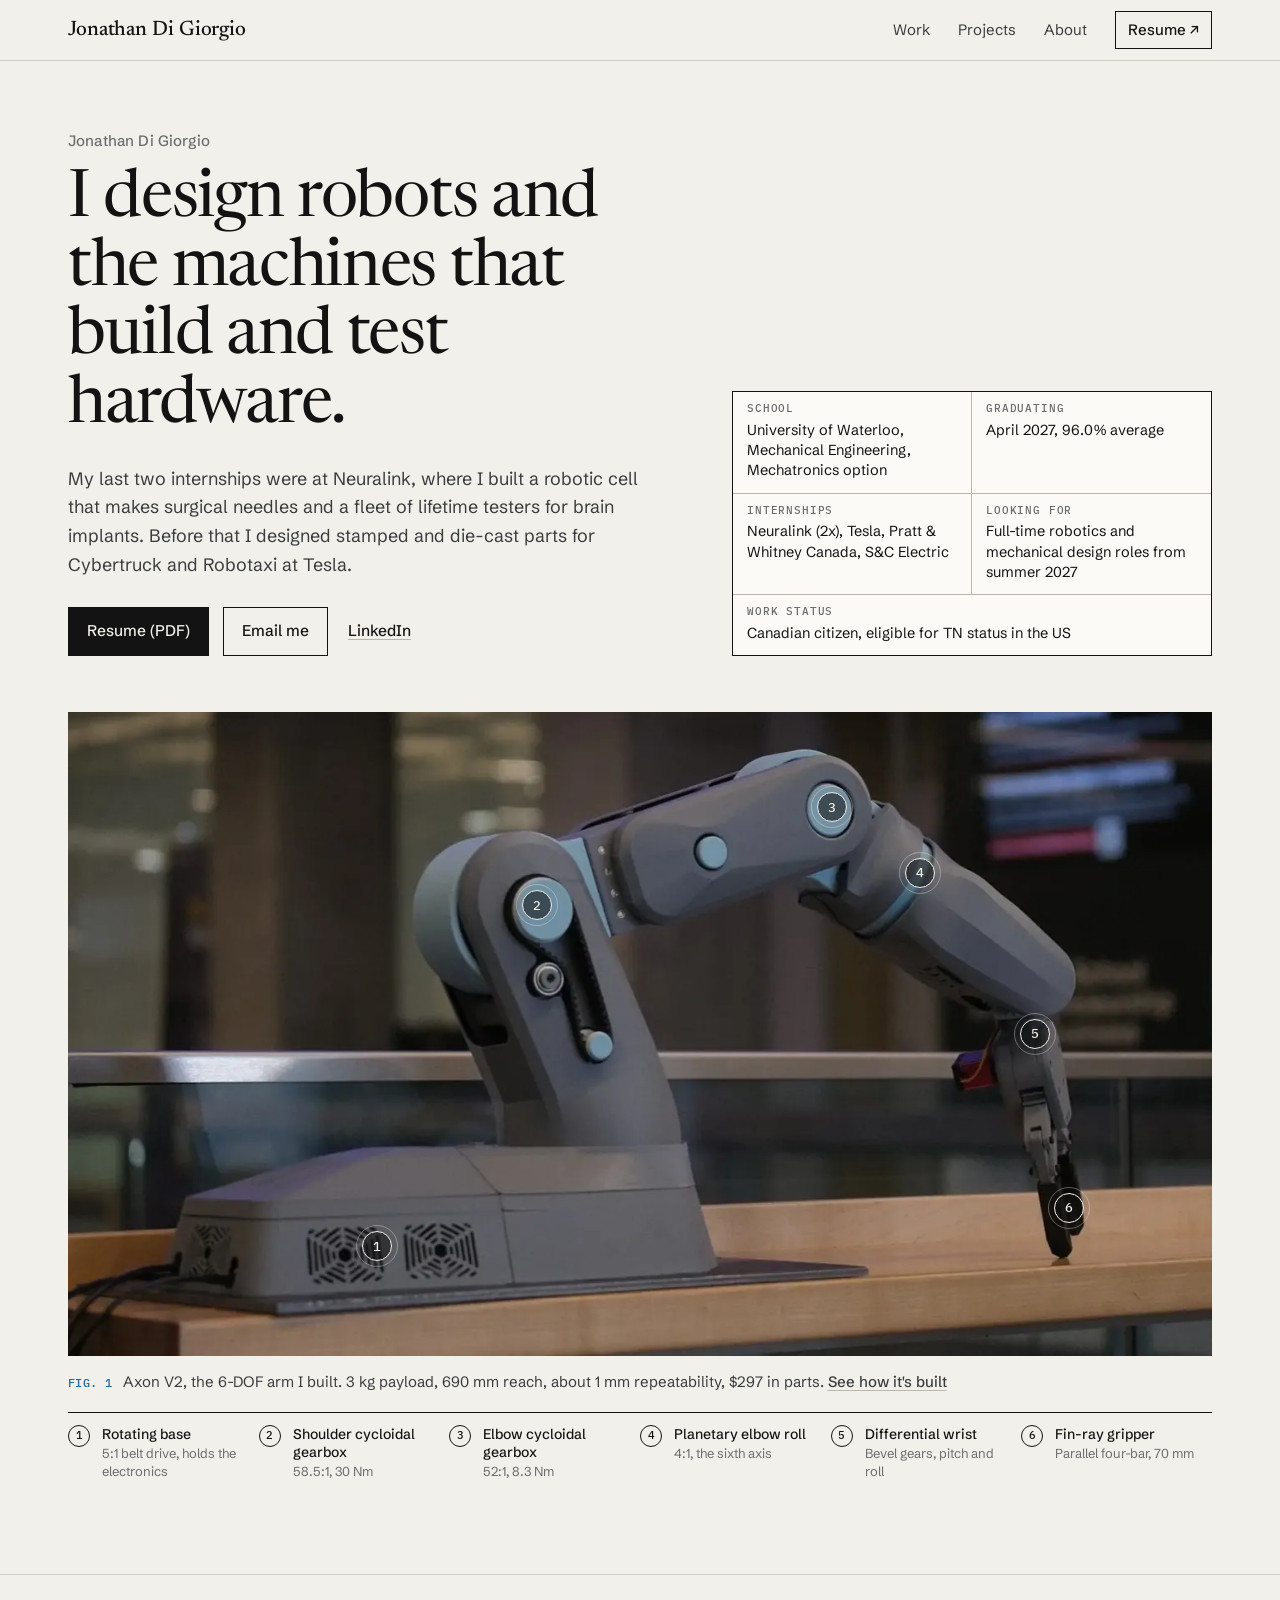
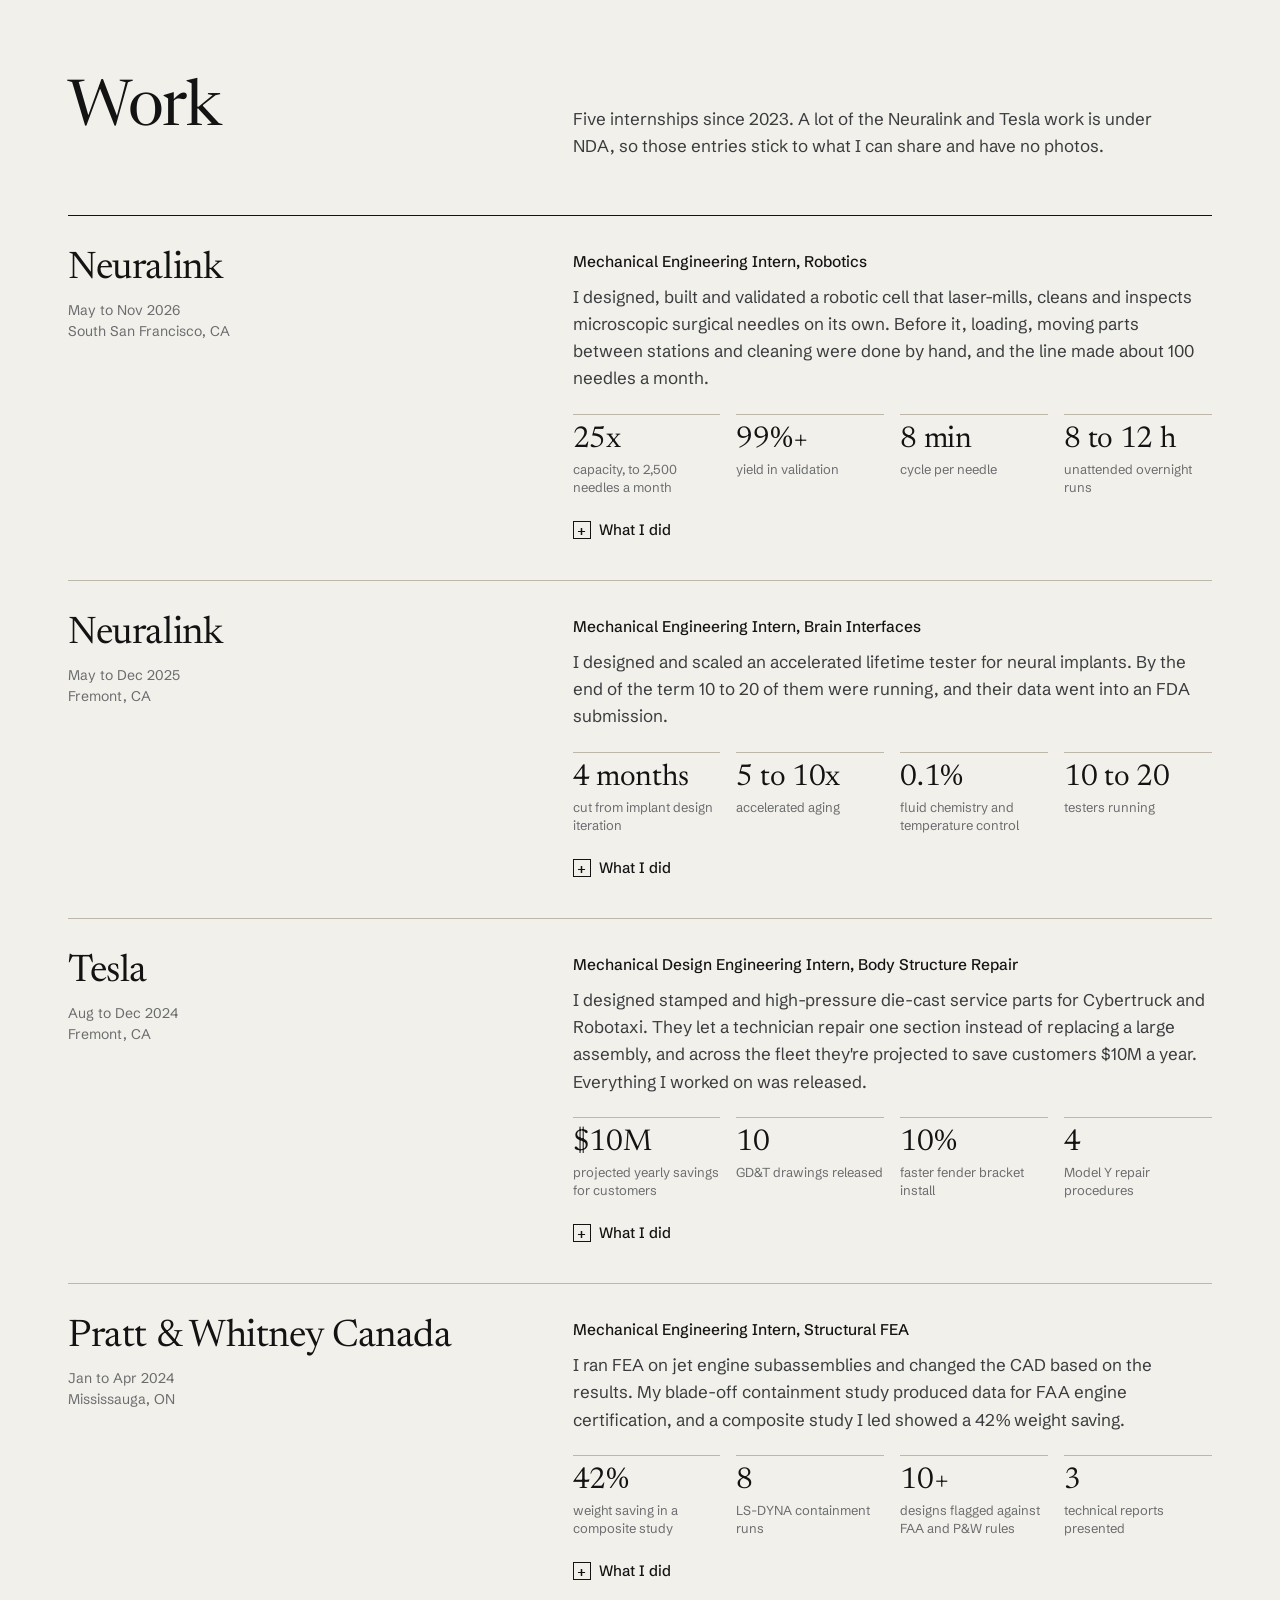
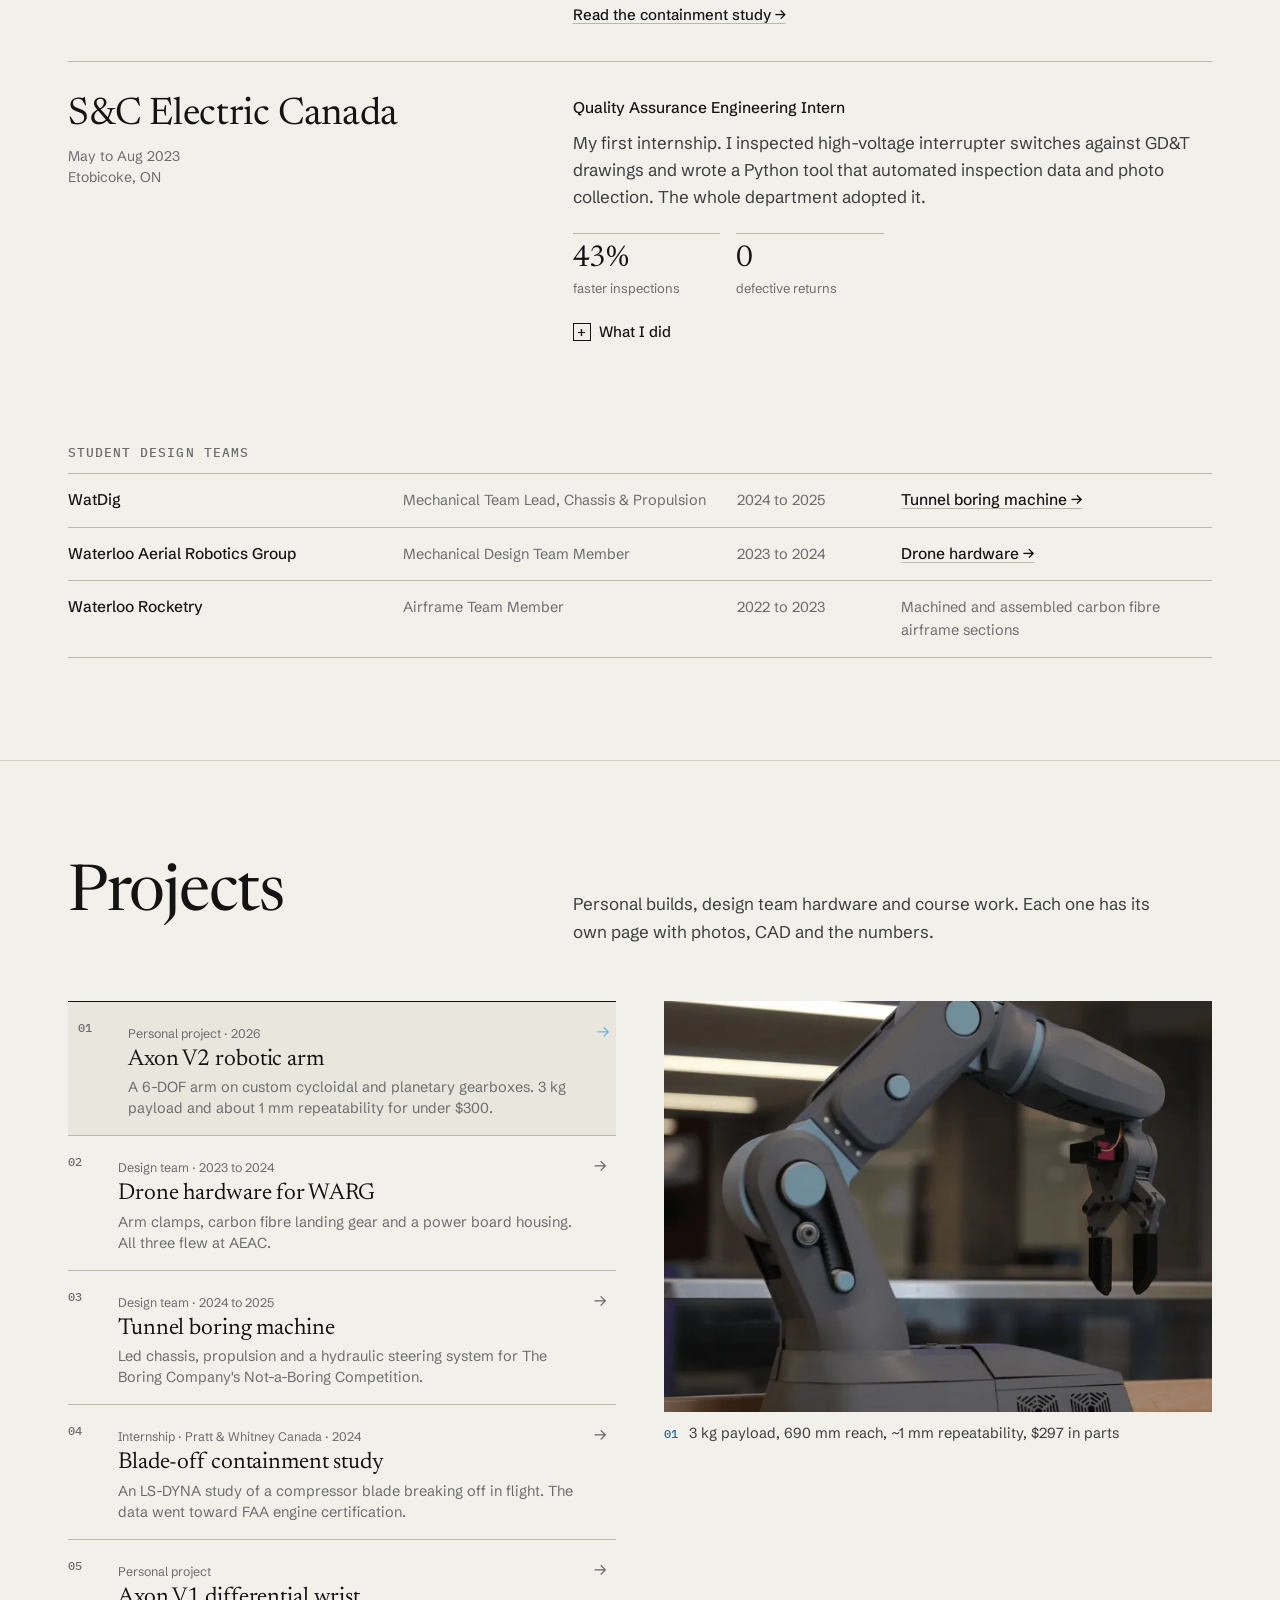
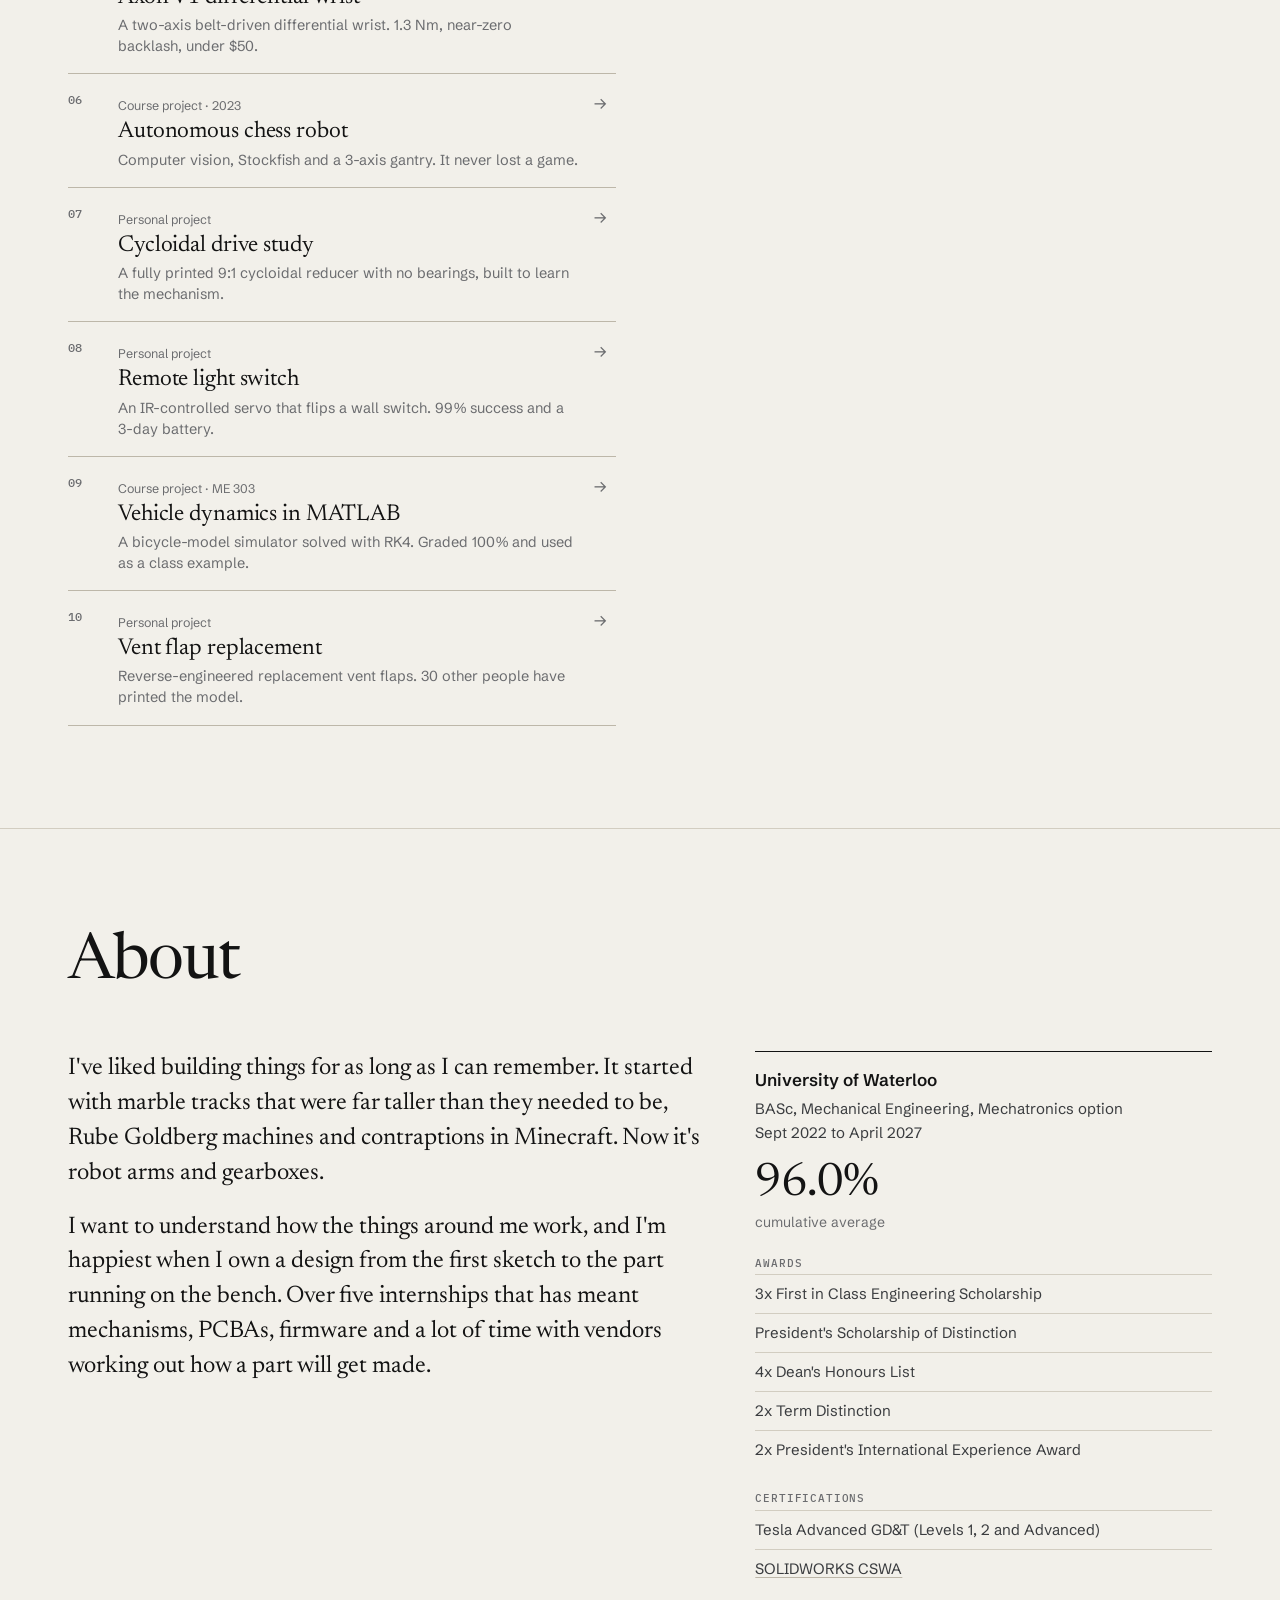
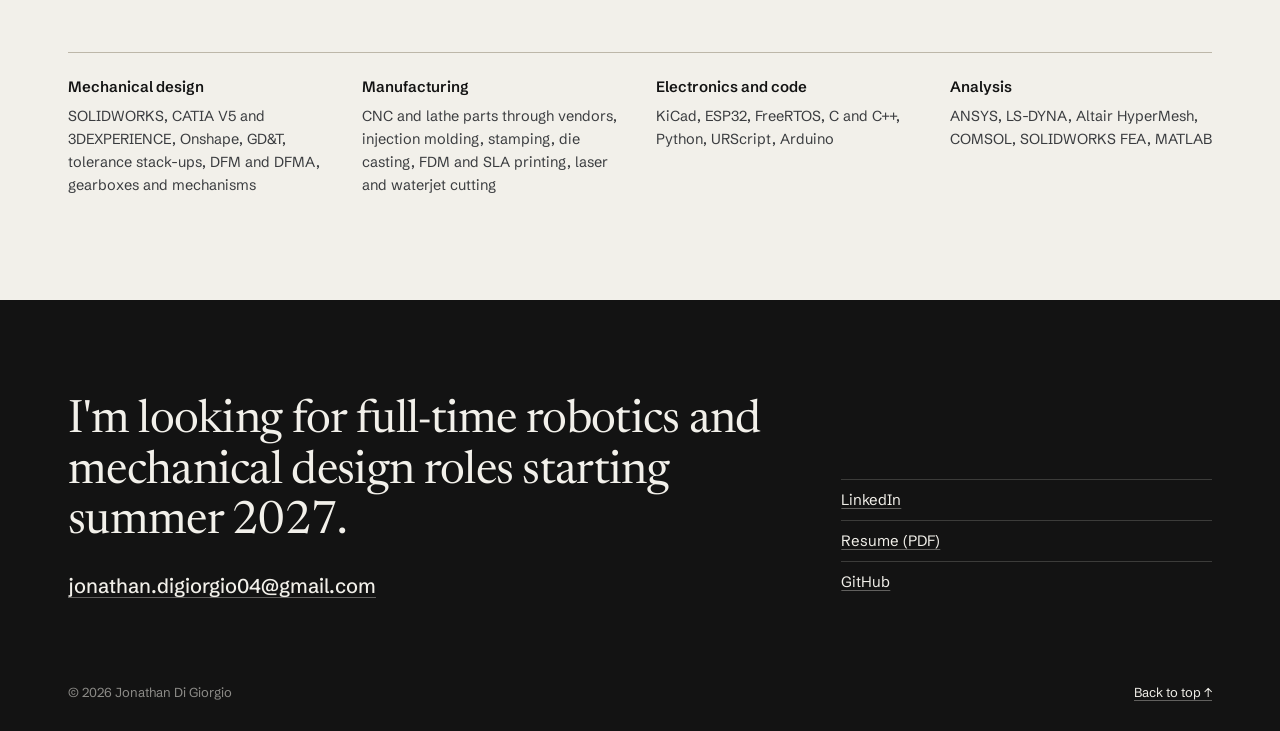
==== commit fd2fa776: "Play Axon V2 test videos as loops, hide smart collar, drop accent on Resume Co-Authored-By: Claude O" ====
--- a/index.html
+++ b/index.html
@@ -19,7 +19,7 @@
 <link rel="preconnect" href="https://fonts.googleapis.com">
 <link rel="preconnect" href="https://fonts.gstatic.com" crossorigin>
 <link rel="stylesheet" href="https://fonts.googleapis.com/css2?family=IBM+Plex+Mono:wght@400;500&family=Newsreader:opsz,wght@6..72,400;6..72,500&family=Schibsted+Grotesk:wght@400;500;600&display=swap">
-<link rel="stylesheet" href="assets/site.css?v=20261124b">
+<link rel="stylesheet" href="assets/site.css?v=20261124c">
 <script async src="https://www.googletagmanager.com/gtag/js?id=G-ZJ9CX0GBKX"></script>
 <script>window.dataLayer=window.dataLayer||[];function gtag(){dataLayer.push(arguments);}gtag('js',new Date());gtag('config','G-ZJ9CX0GBKX');</script>
 </head>
@@ -32,7 +32,7 @@
       <a href="./#work">Work</a>
       <a href="./#projects">Projects</a>
       <a href="./#about">About</a>
-      <a class="nav-cta" href="assets/docs/Jonathan_DiGiorgio_Resume.pdf" target="_blank" rel="noopener">Résumé <span aria-hidden="true">↗</span></a>
+      <a class="nav-cta" href="assets/docs/Jonathan_DiGiorgio_Resume.pdf" target="_blank" rel="noopener">Resume <span aria-hidden="true">↗</span></a>
     </nav>
   </div>
 </header>
@@ -45,7 +45,7 @@
         <p class="pitch">I design robots and the machines that build and test hardware.</p>
         <p class="hero-sub">My last two internships were at Neuralink, where I built a robotic cell that makes surgical needles and a fleet of lifetime testers for brain implants. Before that I designed stamped and die-cast parts for Cybertruck and Robotaxi at Tesla.</p>
         <div class="hero-links">
-          <a class="btn" href="assets/docs/Jonathan_DiGiorgio_Resume.pdf" target="_blank" rel="noopener">Résumé (PDF)</a>
+          <a class="btn" href="assets/docs/Jonathan_DiGiorgio_Resume.pdf" target="_blank" rel="noopener">Resume (PDF)</a>
           <a class="btn ghost" href="mailto:jonathan.digiorgio04@gmail.com">Email me</a>
           <a class="text-link" href="https://www.linkedin.com/in/j-digiorgio/" target="_blank" rel="noopener">LinkedIn</a>
         </div>
@@ -226,44 +226,20 @@
           <span class="row-main"><span class="row-k">Personal project</span><span class="row-t">Remote light switch</span><span class="row-d">An IR-controlled servo that flips a wall switch. 99% success and a 3-day battery.</span></span>
           <span class="row-go" aria-hidden="true">→</span>
         </a></li>
-        <li><a class="row" href="projects/smart-collar/" data-i="8">
+        <li><a class="row" href="projects/vehicle-dynamics/" data-i="8">
           <span class="row-n">09</span>
-          <span class="row-thumb ph"></span>
-          <span class="row-main"><span class="row-k">Capstone · 2026 to 2027 · In progress</span><span class="row-t">Smart dog collar</span><span class="row-d">Electrical lead on a five-person capstone building a collar that tracks a dog's vitals.</span></span>
-          <span class="row-go" aria-hidden="true">→</span>
-        </a></li>
-        <li><a class="row" href="projects/vehicle-dynamics/" data-i="9">
-          <span class="row-n">10</span>
           <img src="assets/img/vd-path-418.webp" srcset="assets/img/vd-path-418.webp 418w" sizes="96px" width="418" height="339" alt="" decoding="async" loading="lazy" class="row-thumb">
           <span class="row-main"><span class="row-k">Course project · ME 303</span><span class="row-t">Vehicle dynamics in MATLAB</span><span class="row-d">A bicycle-model simulator solved with RK4. Graded 100% and used as a class example.</span></span>
           <span class="row-go" aria-hidden="true">→</span>
         </a></li>
-        <li><a class="row" href="projects/vent-flap/" data-i="10">
-          <span class="row-n">11</span>
+        <li><a class="row" href="projects/vent-flap/" data-i="9">
+          <span class="row-n">10</span>
           <img src="assets/img/vent-cover-1400.webp" srcset="assets/img/vent-cover-700.webp 700w, assets/img/vent-cover-1400.webp 1400w" sizes="96px" width="2400" height="1800" alt="" decoding="async" loading="lazy" class="row-thumb">
           <span class="row-main"><span class="row-k">Personal project</span><span class="row-t">Vent flap replacement</span><span class="row-d">Reverse-engineered replacement vent flaps. 30 other people have printed the model.</span></span>
           <span class="row-go" aria-hidden="true">→</span>
         </a></li>
       </ol>
-      <div class="preview" aria-hidden="true"><figure class="pv on" data-i="0"><div class="pv-img"><img src="assets/img/axon-folded-1200.webp" srcset="assets/img/axon-folded-700.webp 700w, assets/img/axon-folded-1200.webp 1200w" sizes="(min-width: 1100px) 560px, 50vw" width="1500" height="1200" alt="Axon V2 robot arm on a wooden ledge" decoding="async" loading="lazy"></div><figcaption><span class="fig-n">01</span> 3 kg payload, 690 mm reach, ~1 mm repeatability, $297 in parts</figcaption></figure><figure class="pv contain" data-i="1"><div class="pv-img"><img src="assets/img/warg-gear-drone-1483.webp" srcset="assets/img/warg-gear-drone-800.webp 800w, assets/img/warg-gear-drone-1483.webp 1483w" sizes="(min-width: 1100px) 560px, 50vw" width="1483" height="801" alt="Render of the WARG drone on its carbon fibre landing gear" decoding="async" loading="lazy"></div><figcaption><span class="fig-n">02</span> Arm play down 56%, landing gear 300 g with a 130° landing angle</figcaption></figure><figure class="pv" data-i="2"><div class="pv-img"><img src="assets/img/tbm-artic-1297.webp" srcset="assets/img/tbm-artic-800.webp 800w, assets/img/tbm-artic-1297.webp 1297w" sizes="(min-width: 1100px) 560px, 50vw" width="1297" height="1080" alt="CAD render of the full WatDig tunnel boring machine" decoding="async" loading="lazy"></div><figcaption><span class="fig-n">03</span> Steering against 3 kNm, competed at NaBC 2025 in Texas</figcaption></figure><figure class="pv contain" data-i="3"><div class="pv-img"><img src="assets/img/pw-2-405.webp" srcset="assets/img/pw-2-405.webp 405w" sizes="(min-width: 1100px) 560px, 50vw" width="405" height="393" alt="Stress contour on a jet engine containment case at blade impact" decoding="async" loading="lazy"></div><figcaption><span class="fig-n">04</span> 8 LS-DYNA runs, data used for FAA engine certification</figcaption></figure><figure class="pv" data-i="4"><div class="pv-img"><img src="assets/img/v1-exploded-1600.webp" srcset="assets/img/v1-exploded-800.webp 800w, assets/img/v1-exploded-1600.webp 1600w" sizes="(min-width: 1100px) 560px, 50vw" width="2304" height="1780" alt="Exploded render of the Axon V1 wrist" decoding="async" loading="lazy"></div><figcaption><span class="fig-n">05</span> 1.3 Nm output, close to zero backlash, under $50</figcaption></figure><figure class="pv" data-i="5"><div class="pv-img"><img src="assets/img/chess-cover-1400.webp" srcset="assets/img/chess-cover-700.webp 700w, assets/img/chess-cover-1400.webp 1400w" sizes="(min-width: 1100px) 560px, 50vw" width="2400" height="1800" alt="The chess robot&#x27;s gantry over a board mid-game" decoding="async" loading="lazy"></div><figcaption><span class="fig-n">06</span> Over 95% move success, never lost a game</figcaption></figure><figure class="pv contain" data-i="6"><div class="pv-img"><img src="assets/img/cyclo-run-363.webp" srcset="assets/img/cyclo-run-363.webp 363w" sizes="(min-width: 1100px) 560px, 50vw" width="363" height="355" alt="Printed cycloidal drive wired to an Arduino on a breadboard" decoding="async" loading="lazy"></div><figcaption><span class="fig-n">07</span> 9:1 reduction, fully 3D printed</figcaption></figure><figure class="pv" data-i="7"><div class="pv-img"><img src="assets/img/light-cover-1400.webp" srcset="assets/img/light-cover-700.webp 700w, assets/img/light-cover-1400.webp 1400w" sizes="(min-width: 1100px) 560px, 50vw" width="2208" height="1512" alt="Bench prototype with the microcontroller wired to the switch unit" decoding="async" loading="lazy"></div><figcaption><span class="fig-n">08</span> 99% flip success, 3-day battery, no permanent changes</figcaption></figure><figure class="pv" data-i="8"><div class="pv-img"><svg class="diagram" viewBox="0 0 560 400" role="img" aria-label="Block diagram of the collar's power and haptics system">
-<defs><marker id="ar" viewBox="0 0 10 10" refX="9" refY="5" markerWidth="7" markerHeight="7" orient="auto"><path d="M0,0 L10,5 L0,10 z" fill="currentColor"/></marker></defs>
-<g fill="none" stroke="currentColor" stroke-width="1.4">
-<rect x="20" y="40" width="130" height="56"/><rect x="215" y="40" width="130" height="56"/><rect x="410" y="40" width="130" height="56"/>
-<rect x="215" y="172" width="130" height="56"/><rect x="410" y="172" width="130" height="56"/>
-<rect x="215" y="304" width="130" height="56"/><rect x="410" y="304" width="130" height="56" class="acc"/>
-<path d="M150 68 H213" marker-end="url(#ar)"/><path d="M345 68 H408" marker-end="url(#ar)"/>
-<path d="M475 96 V140 H280 V170" marker-end="url(#ar)"/><path d="M345 200 H408" marker-end="url(#ar)"/>
-<path d="M475 228 V266 H280 V302" marker-end="url(#ar)"/><path d="M345 332 H408" marker-end="url(#ar)"/>
-</g>
-<g font-family="IBM Plex Mono, monospace" font-size="13" fill="currentColor" text-anchor="middle">
-<text x="85" y="66">Charging</text><text x="85" y="82">input</text>
-<text x="280" y="66">LiPo charger</text>
-<text x="475" y="66">1200 mAh LiPo</text><text x="475" y="82">+ fuel gauge</text>
-<text x="280" y="198">3.3 V LDO</text>
-<text x="475" y="198">MCU, sensors</text><text x="475" y="214">and radios</text>
-<text x="280" y="330">ERM driver</text>
-<text x="475" y="330">Haptic motor</text><text x="475" y="346">0.5 to 1.5 g</text>
-</g></svg></div><figcaption><span class="fig-n">09</span> Power and haptics architecture, sized for an 8-hour runtime</figcaption></figure><figure class="pv contain" data-i="9"><div class="pv-img"><img src="assets/img/vd-path-418.webp" srcset="assets/img/vd-path-418.webp 418w" sizes="(min-width: 1100px) 560px, 50vw" width="418" height="339" alt="Plot of a vehicle&#x27;s path in an oversteer case" decoding="async" loading="lazy"></div><figcaption><span class="fig-n">10</span> Graded 100%, used as a class example</figcaption></figure><figure class="pv" data-i="10"><div class="pv-img"><img src="assets/img/vent-cover-1400.webp" srcset="assets/img/vent-cover-700.webp 700w, assets/img/vent-cover-1400.webp 1400w" sizes="(min-width: 1100px) 560px, 50vw" width="2400" height="1800" alt="Printed white vent flaps installed on a brick wall" decoding="async" loading="lazy"></div><figcaption><span class="fig-n">11</span> Saved $40, printed by 30 other people</figcaption></figure></div>
+      <div class="preview" aria-hidden="true"><figure class="pv on" data-i="0"><div class="pv-img"><img src="assets/img/axon-folded-1200.webp" srcset="assets/img/axon-folded-700.webp 700w, assets/img/axon-folded-1200.webp 1200w" sizes="(min-width: 1100px) 560px, 50vw" width="1500" height="1200" alt="Axon V2 robot arm on a wooden ledge" decoding="async" loading="lazy"></div><figcaption><span class="fig-n">01</span> 3 kg payload, 690 mm reach, ~1 mm repeatability, $297 in parts</figcaption></figure><figure class="pv contain" data-i="1"><div class="pv-img"><img src="assets/img/warg-gear-drone-1483.webp" srcset="assets/img/warg-gear-drone-800.webp 800w, assets/img/warg-gear-drone-1483.webp 1483w" sizes="(min-width: 1100px) 560px, 50vw" width="1483" height="801" alt="Render of the WARG drone on its carbon fibre landing gear" decoding="async" loading="lazy"></div><figcaption><span class="fig-n">02</span> Arm play down 56%, landing gear 300 g with a 130° landing angle</figcaption></figure><figure class="pv" data-i="2"><div class="pv-img"><img src="assets/img/tbm-artic-1297.webp" srcset="assets/img/tbm-artic-800.webp 800w, assets/img/tbm-artic-1297.webp 1297w" sizes="(min-width: 1100px) 560px, 50vw" width="1297" height="1080" alt="CAD render of the full WatDig tunnel boring machine" decoding="async" loading="lazy"></div><figcaption><span class="fig-n">03</span> Steering against 3 kNm, competed at NaBC 2025 in Texas</figcaption></figure><figure class="pv contain" data-i="3"><div class="pv-img"><img src="assets/img/pw-2-405.webp" srcset="assets/img/pw-2-405.webp 405w" sizes="(min-width: 1100px) 560px, 50vw" width="405" height="393" alt="Stress contour on a jet engine containment case at blade impact" decoding="async" loading="lazy"></div><figcaption><span class="fig-n">04</span> 8 LS-DYNA runs, data used for FAA engine certification</figcaption></figure><figure class="pv" data-i="4"><div class="pv-img"><img src="assets/img/v1-exploded-1600.webp" srcset="assets/img/v1-exploded-800.webp 800w, assets/img/v1-exploded-1600.webp 1600w" sizes="(min-width: 1100px) 560px, 50vw" width="2304" height="1780" alt="Exploded render of the Axon V1 wrist" decoding="async" loading="lazy"></div><figcaption><span class="fig-n">05</span> 1.3 Nm output, close to zero backlash, under $50</figcaption></figure><figure class="pv" data-i="5"><div class="pv-img"><img src="assets/img/chess-cover-1400.webp" srcset="assets/img/chess-cover-700.webp 700w, assets/img/chess-cover-1400.webp 1400w" sizes="(min-width: 1100px) 560px, 50vw" width="2400" height="1800" alt="The chess robot&#x27;s gantry over a board mid-game" decoding="async" loading="lazy"></div><figcaption><span class="fig-n">06</span> Over 95% move success, never lost a game</figcaption></figure><figure class="pv contain" data-i="6"><div class="pv-img"><img src="assets/img/cyclo-run-363.webp" srcset="assets/img/cyclo-run-363.webp 363w" sizes="(min-width: 1100px) 560px, 50vw" width="363" height="355" alt="Printed cycloidal drive wired to an Arduino on a breadboard" decoding="async" loading="lazy"></div><figcaption><span class="fig-n">07</span> 9:1 reduction, fully 3D printed</figcaption></figure><figure class="pv" data-i="7"><div class="pv-img"><img src="assets/img/light-cover-1400.webp" srcset="assets/img/light-cover-700.webp 700w, assets/img/light-cover-1400.webp 1400w" sizes="(min-width: 1100px) 560px, 50vw" width="2208" height="1512" alt="Bench prototype with the microcontroller wired to the switch unit" decoding="async" loading="lazy"></div><figcaption><span class="fig-n">08</span> 99% flip success, 3-day battery, no permanent changes</figcaption></figure><figure class="pv contain" data-i="8"><div class="pv-img"><img src="assets/img/vd-path-418.webp" srcset="assets/img/vd-path-418.webp 418w" sizes="(min-width: 1100px) 560px, 50vw" width="418" height="339" alt="Plot of a vehicle&#x27;s path in an oversteer case" decoding="async" loading="lazy"></div><figcaption><span class="fig-n">09</span> Graded 100%, used as a class example</figcaption></figure><figure class="pv" data-i="9"><div class="pv-img"><img src="assets/img/vent-cover-1400.webp" srcset="assets/img/vent-cover-700.webp 700w, assets/img/vent-cover-1400.webp 1400w" sizes="(min-width: 1100px) 560px, 50vw" width="2400" height="1800" alt="Printed white vent flaps installed on a brick wall" decoding="async" loading="lazy"></div><figcaption><span class="fig-n">10</span> Saved $40, printed by 30 other people</figcaption></figure></div>
     </div>
   </div>
 </section>
@@ -295,7 +271,7 @@
       </div>
       <ul class="foot-links">
         <li><a href="https://www.linkedin.com/in/j-digiorgio/" target="_blank" rel="noopener">LinkedIn</a></li>
-        <li><a href="assets/docs/Jonathan_DiGiorgio_Resume.pdf" target="_blank" rel="noopener">Résumé (PDF)</a></li>
+        <li><a href="assets/docs/Jonathan_DiGiorgio_Resume.pdf" target="_blank" rel="noopener">Resume (PDF)</a></li>
         <li><a href="https://github.com/jddigior" target="_blank" rel="noopener">GitHub</a></li>
       </ul>
     </div>
@@ -308,6 +284,6 @@
   <figure><img alt=""><figcaption></figcaption></figure>
   <button class="lb-next" type="button" aria-label="Next image">→</button>
 </dialog>
-<script src="assets/site.js?v=20261124b" defer></script>
+<script src="assets/site.js?v=20261124c" defer></script>
 </body>
 </html>
--- a/assets/site.css
+++ b/assets/site.css
@@ -407,3 +407,10 @@
 .figgrid.hs { grid-template-columns: minmax(0, 1.73fr) minmax(0, 3.84fr); align-items: start; }
 .figgrid.hs .plate { padding: 14px; }
 @media (max-width: 620px) { .figgrid.hs { grid-template-columns: 1fr; } }
+
+/* looping clips */
+.clip video { display: block; width: 100%; height: auto; background: var(--plate); }
+.gripgrid .clip video { aspect-ratio: 540 / 592; object-fit: cover; }
+.dexgrid .clip video { aspect-ratio: 16 / 9; object-fit: cover; }
+.dexgrid { gap: 12px; }
+.psec-body > .clip { margin: 20px 0 8px; }
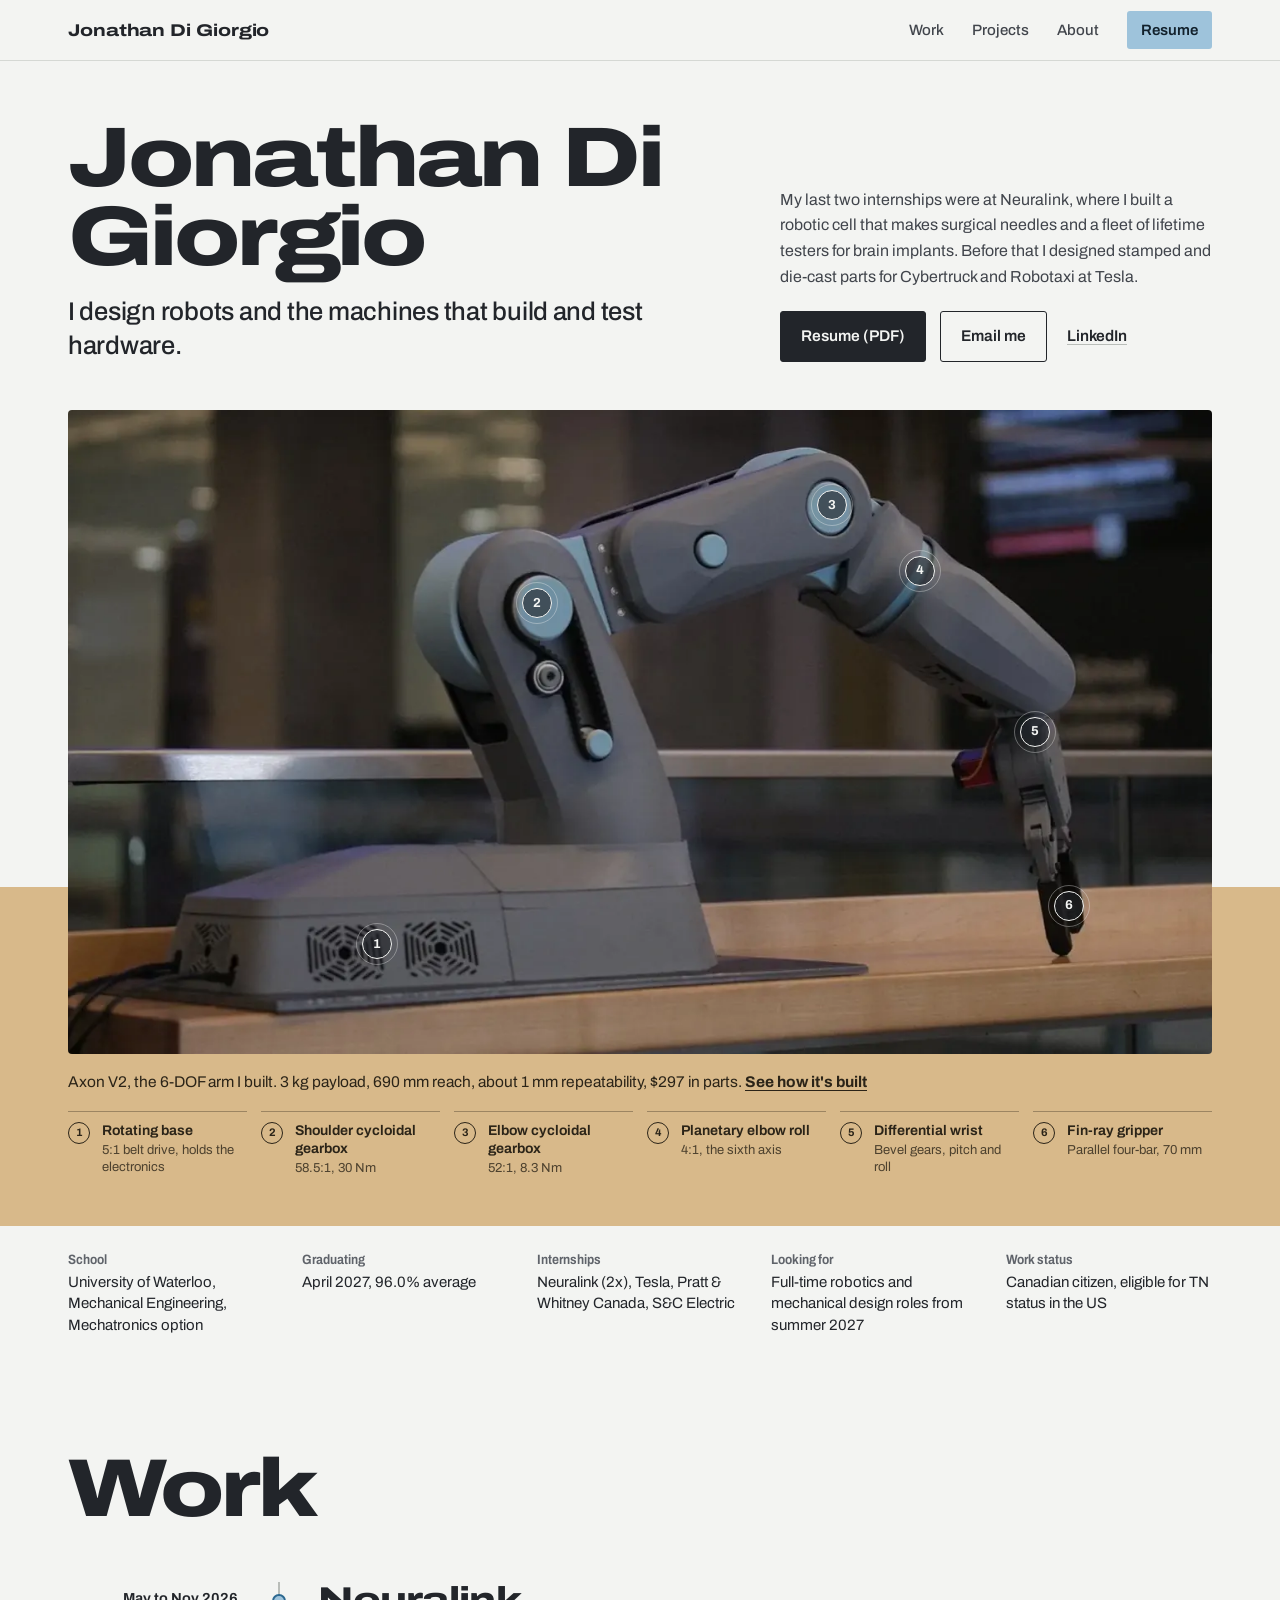
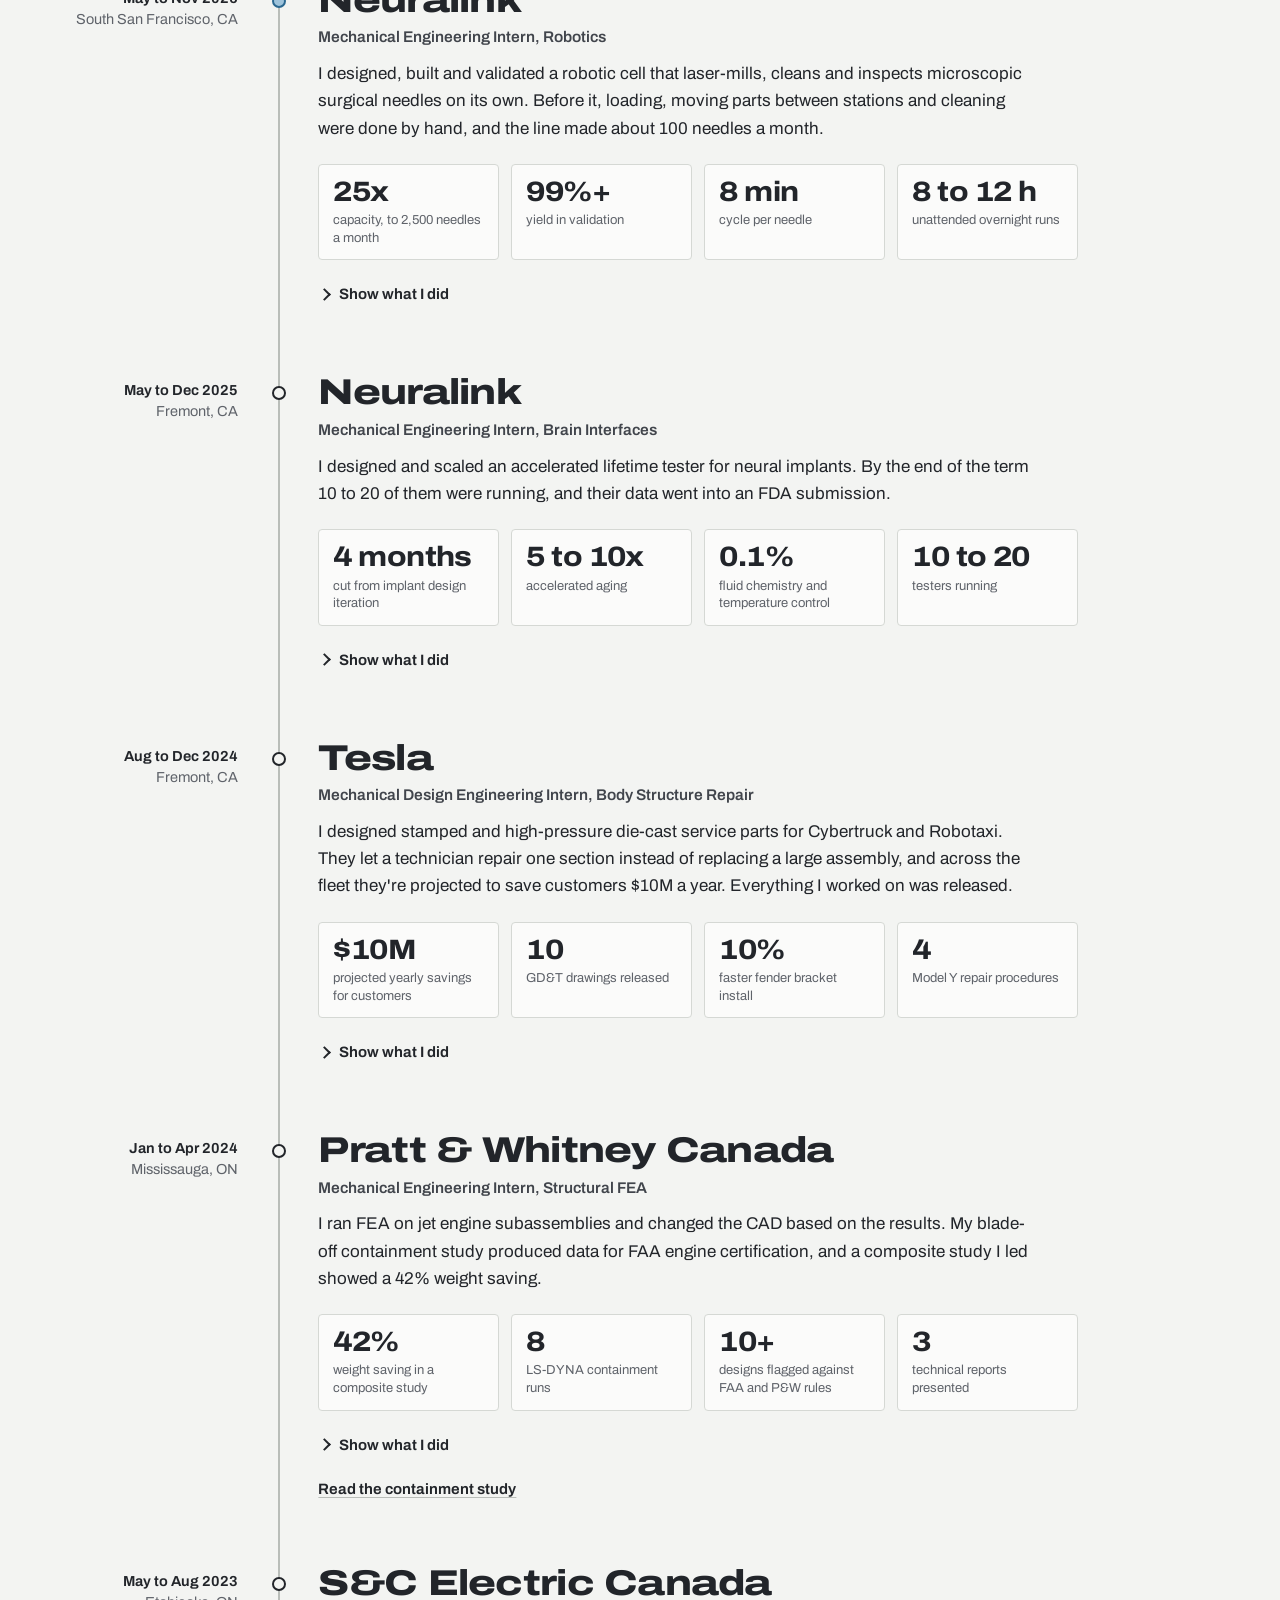
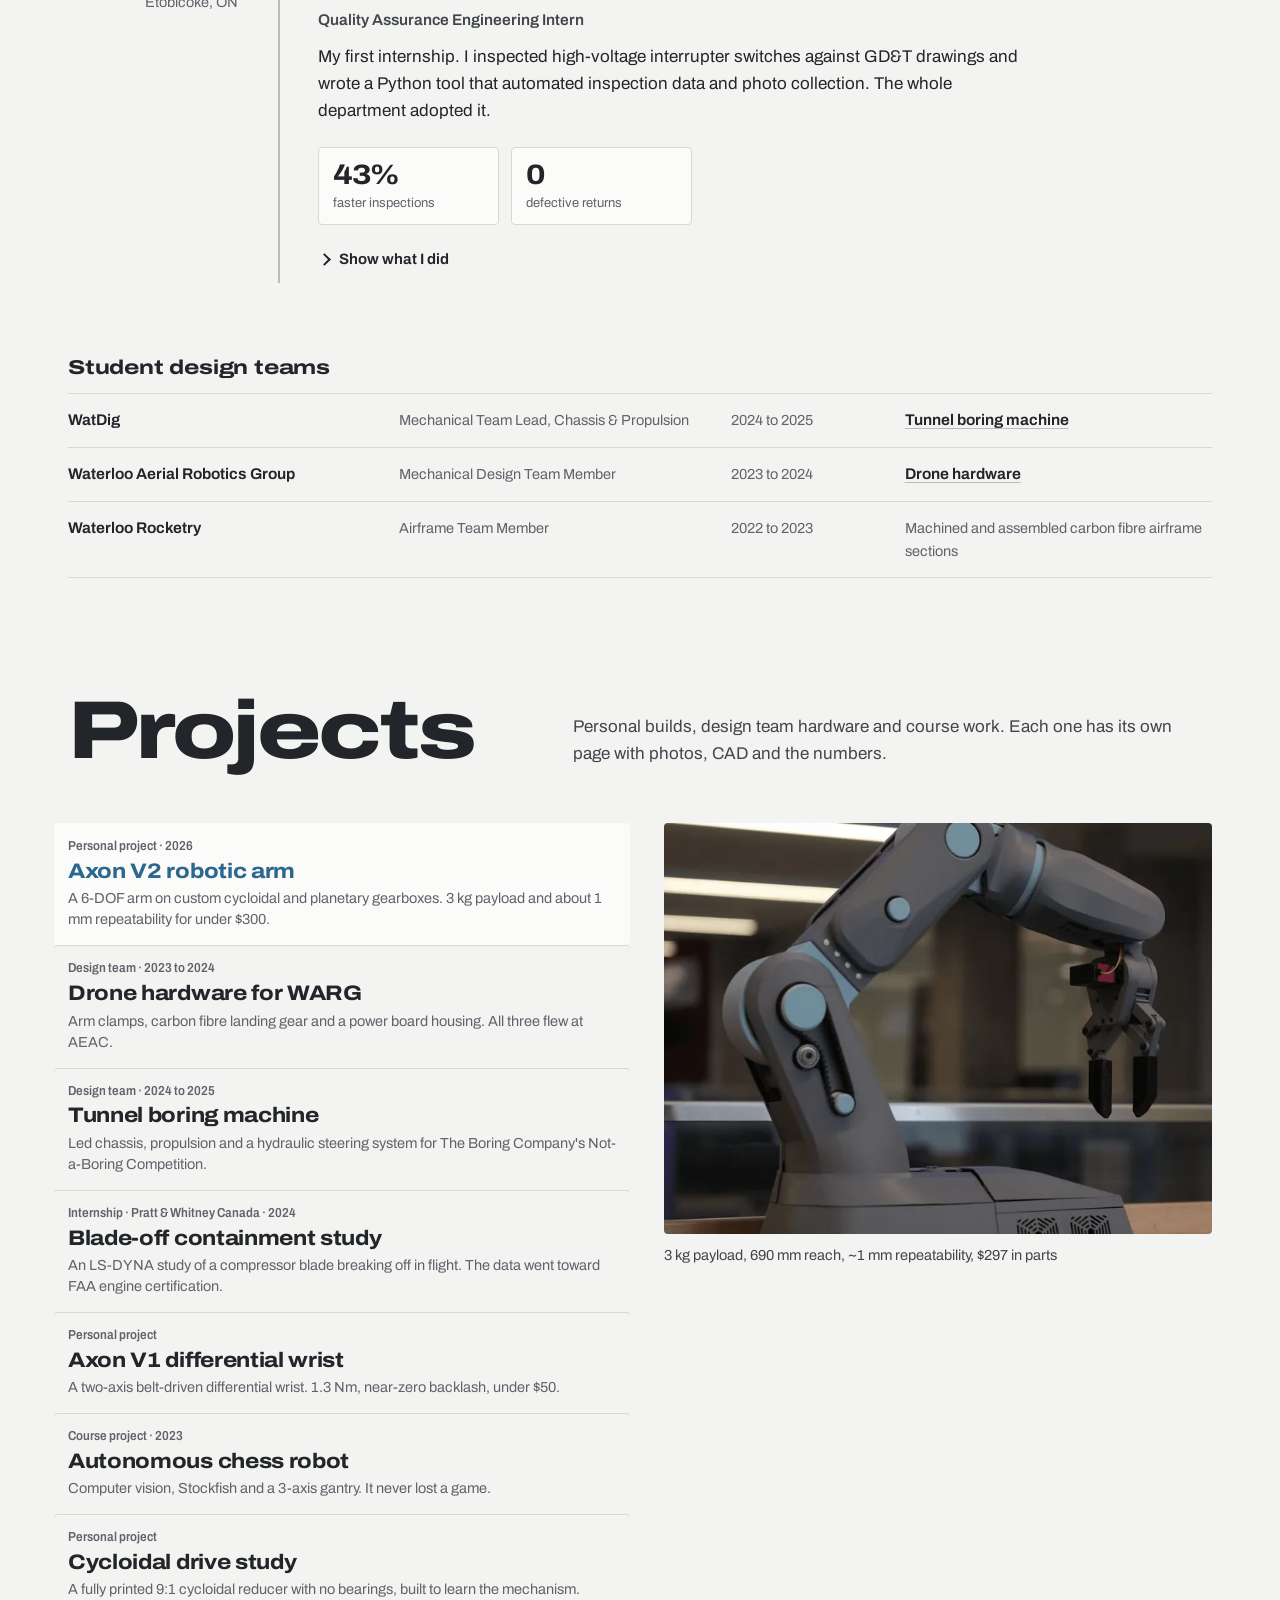
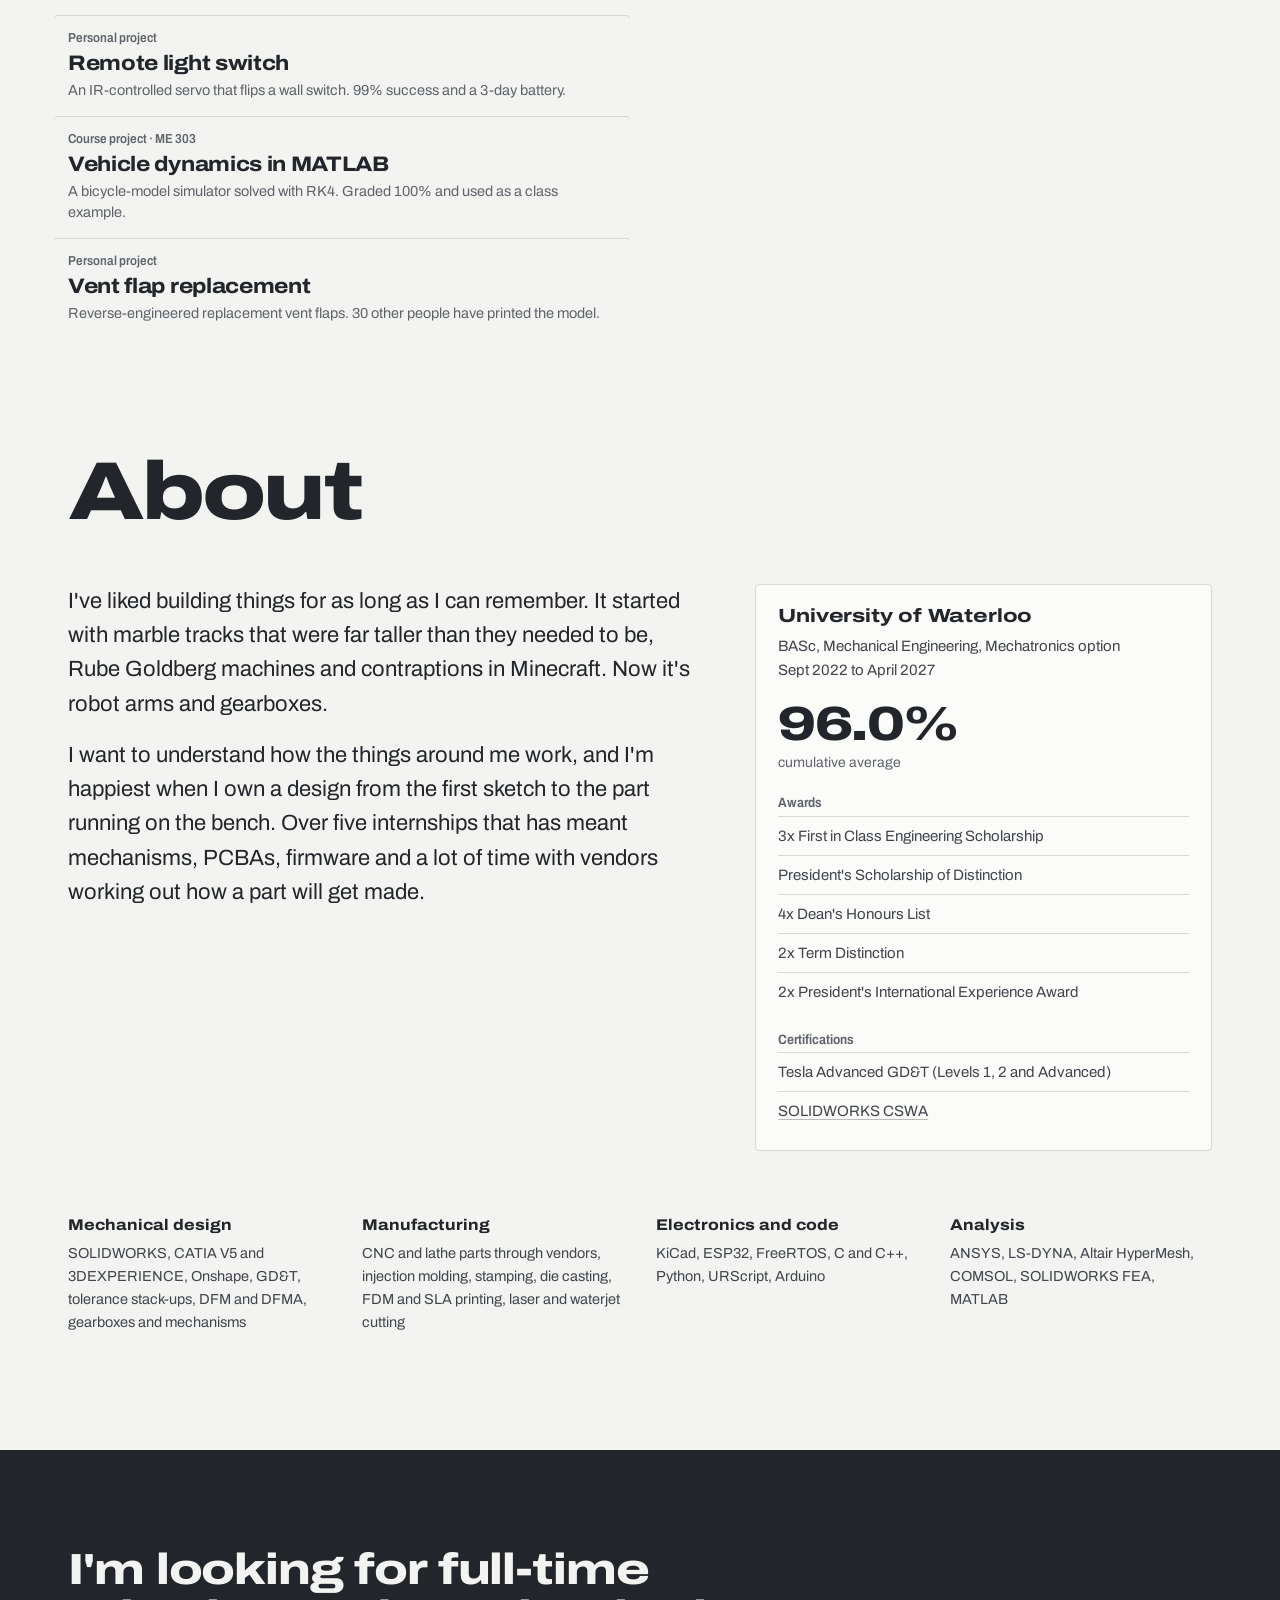
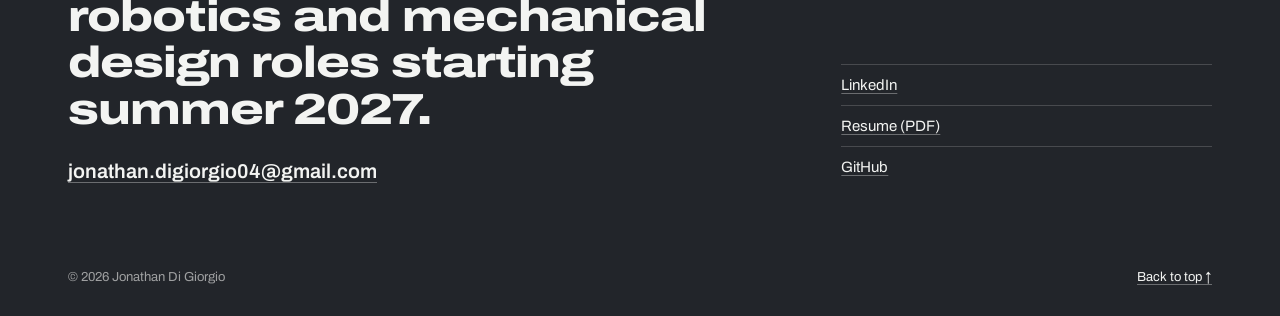
==== commit 006a3310: "Redesign site: bench palette, Archivo type, hero-first layout, work timeline Drop FIG labels, index " ====
--- a/index.html
+++ b/index.html
@@ -13,13 +13,13 @@
 <meta property="og:description" content="Jonathan Di Giorgio is a mechanical engineer who designs robots and automation. Internships at Neuralink, Tesla and Pratt &amp; Whitney Canada. University of Waterloo, graduating April 2027.">
 <meta property="og:image" content="https://www.jonathandigiorgio.com/assets/img/hero-1377.webp">
 <meta name="twitter:card" content="summary_large_image">
-<link rel="icon" href="favicon.ico?v=3" sizes="48x48">
-<link rel="icon" href="favicon.svg?v=3" type="image/svg+xml">
+<link rel="icon" href="favicon.ico?v=4" sizes="48x48">
+<link rel="icon" href="favicon.svg?v=4" type="image/svg+xml">
 <link rel="apple-touch-icon" href="apple-touch-icon.png">
 <link rel="preconnect" href="https://fonts.googleapis.com">
 <link rel="preconnect" href="https://fonts.gstatic.com" crossorigin>
-<link rel="stylesheet" href="https://fonts.googleapis.com/css2?family=IBM+Plex+Mono:wght@400;500&family=Newsreader:opsz,wght@6..72,400;6..72,500&family=Schibsted+Grotesk:wght@400;500;600&display=swap">
-<link rel="stylesheet" href="assets/site.css?v=20261124c">
+<link rel="stylesheet" href="https://fonts.googleapis.com/css2?family=Archivo:wdth,wght@62..125,100..900&display=swap">
+<link rel="stylesheet" href="assets/site.css?v=20261124d">
 <script async src="https://www.googletagmanager.com/gtag/js?id=G-ZJ9CX0GBKX"></script>
 <script>window.dataLayer=window.dataLayer||[];function gtag(){dataLayer.push(arguments);}gtag('js',new Date());gtag('config','G-ZJ9CX0GBKX');</script>
 </head>
@@ -32,57 +32,56 @@
       <a href="./#work">Work</a>
       <a href="./#projects">Projects</a>
       <a href="./#about">About</a>
-      <a class="nav-cta" href="assets/docs/Jonathan_DiGiorgio_Resume.pdf" target="_blank" rel="noopener">Resume <span aria-hidden="true">↗</span></a>
+      <a class="nav-cta" href="assets/docs/Jonathan_DiGiorgio_Resume.pdf" target="_blank" rel="noopener">Resume</a>
     </nav>
   </div>
 </header>
 <main id="main">
 <section class="hero">
-  <div class="wrap">
-    <div class="hero-grid">
-      <div class="hero-text">
-        <h1>Jonathan Di Giorgio</h1>
-        <p class="pitch">I design robots and the machines that build and test hardware.</p>
-        <p class="hero-sub">My last two internships were at Neuralink, where I built a robotic cell that makes surgical needles and a fleet of lifetime testers for brain implants. Before that I designed stamped and die-cast parts for Cybertruck and Robotaxi at Tesla.</p>
-        <div class="hero-links">
-          <a class="btn" href="assets/docs/Jonathan_DiGiorgio_Resume.pdf" target="_blank" rel="noopener">Resume (PDF)</a>
-          <a class="btn ghost" href="mailto:jonathan.digiorgio04@gmail.com">Email me</a>
-          <a class="text-link" href="https://www.linkedin.com/in/j-digiorgio/" target="_blank" rel="noopener">LinkedIn</a>
-        </div>
-      </div>
-      <dl class="title-block" aria-label="Summary"><div class="tb-cell"><dt>School</dt><dd>University of Waterloo, Mechanical Engineering, Mechatronics option</dd></div><div class="tb-cell"><dt>Graduating</dt><dd>April 2027, 96.0% average</dd></div><div class="tb-cell"><dt>Internships</dt><dd>Neuralink (2x), Tesla, Pratt &amp; Whitney Canada, S&amp;C Electric</dd></div><div class="tb-cell"><dt>Looking for</dt><dd>Full-time robotics and mechanical design roles from summer 2027</dd></div><div class="tb-cell"><dt>Work status</dt><dd>Canadian citizen, eligible for TN status in the US</dd></div></dl>
-    <figure class="hero-fig">
+  <div class="wrap hero-top">
+    <div class="hero-id">
+      <h1>Jonathan Di Giorgio</h1>
+      <p class="pitch">I design robots and the machines that build and test hardware.</p>
+    </div>
+    <div class="hero-aside">
+      <p class="hero-sub">My last two internships were at Neuralink, where I built a robotic cell that makes surgical needles and a fleet of lifetime testers for brain implants. Before that I designed stamped and die-cast parts for Cybertruck and Robotaxi at Tesla.</p>
+      <div class="hero-links">
+        <a class="btn" href="assets/docs/Jonathan_DiGiorgio_Resume.pdf" target="_blank" rel="noopener">Resume (PDF)</a>
+        <a class="btn ghost" href="mailto:jonathan.digiorgio04@gmail.com">Email me</a>
+        <a class="text-link" href="https://www.linkedin.com/in/j-digiorgio/" target="_blank" rel="noopener">LinkedIn</a>
+      </div>
+    </div>
+  </div>
+  <figure class="hero-fig">
+    <div class="hero-row"><div class="wrap">
       <div class="hero-img">
         <img src="assets/img/hero-1100.webp" srcset="assets/img/hero-700.webp 700w, assets/img/hero-1100.webp 1100w, assets/img/hero-1377.webp 1377w" sizes="(min-width: 1280px) 1200px, 100vw" width="1377" height="775" alt="Axon V2, a grey six-axis robot arm with a two-finger gripper, on a wooden ledge" decoding="async" fetchpriority="high">
         <a class="balloon" href="projects/axon-v2/#sub-1" style="--x:27%;--y:83%" data-b="1" aria-label="1. Rotating base"><span>1</span></a><a class="balloon" href="projects/axon-v2/#sub-2" style="--x:41%;--y:30%" data-b="2" aria-label="2. Shoulder cycloidal gearbox"><span>2</span></a><a class="balloon" href="projects/axon-v2/#sub-2" style="--x:66.8%;--y:14.8%" data-b="3" aria-label="3. Elbow cycloidal gearbox"><span>3</span></a><a class="balloon" href="projects/axon-v2/#sub-3" style="--x:74.5%;--y:25%" data-b="4" aria-label="4. Planetary elbow roll"><span>4</span></a><a class="balloon" href="projects/axon-v2/#sub-4" style="--x:84.5%;--y:50%" data-b="5" aria-label="5. Differential wrist"><span>5</span></a><a class="balloon" href="projects/axon-v2/#sub-5" style="--x:87.5%;--y:77%" data-b="6" aria-label="6. Fin-ray gripper"><span>6</span></a>
       </div>
-      <figcaption class="hero-cap">
-        <div class="hero-cap-head"><span class="fig-n">FIG. 1</span> Axon V2, the 6-DOF arm I built. 3 kg payload, 690 mm reach, about 1 mm repeatability, $297 in parts. <a href="projects/axon-v2/">See how it's built</a></div>
-        <ol class="legend"><li><a href="projects/axon-v2/#sub-1" data-b="1"><span class="bn">1</span><span class="bl">Rotating base</span><span class="bs">5:1 belt drive, holds the electronics</span></a></li><li><a href="projects/axon-v2/#sub-2" data-b="2"><span class="bn">2</span><span class="bl">Shoulder cycloidal gearbox</span><span class="bs">58.5:1, 30 Nm</span></a></li><li><a href="projects/axon-v2/#sub-2" data-b="3"><span class="bn">3</span><span class="bl">Elbow cycloidal gearbox</span><span class="bs">52:1, 8.3 Nm</span></a></li><li><a href="projects/axon-v2/#sub-3" data-b="4"><span class="bn">4</span><span class="bl">Planetary elbow roll</span><span class="bs">4:1, the sixth axis</span></a></li><li><a href="projects/axon-v2/#sub-4" data-b="5"><span class="bn">5</span><span class="bl">Differential wrist</span><span class="bs">Bevel gears, pitch and roll</span></a></li><li><a href="projects/axon-v2/#sub-5" data-b="6"><span class="bn">6</span><span class="bl">Fin-ray gripper</span><span class="bs">Parallel four-bar, 70 mm</span></a></li></ol>
-      </figcaption>
-    </figure>
-    </div>
-  </div>
+    </div></div>
+    <figcaption class="hero-cap"><div class="wrap">
+      <p class="hero-cap-head">Axon V2, the 6-DOF arm I built. 3 kg payload, 690 mm reach, about 1 mm repeatability, $297 in parts. <a href="projects/axon-v2/">See how it's built</a></p>
+      <ol class="legend"><li><a href="projects/axon-v2/#sub-1" data-b="1"><span class="bn">1</span><span class="bl">Rotating base</span><span class="bs">5:1 belt drive, holds the electronics</span></a></li><li><a href="projects/axon-v2/#sub-2" data-b="2"><span class="bn">2</span><span class="bl">Shoulder cycloidal gearbox</span><span class="bs">58.5:1, 30 Nm</span></a></li><li><a href="projects/axon-v2/#sub-2" data-b="3"><span class="bn">3</span><span class="bl">Elbow cycloidal gearbox</span><span class="bs">52:1, 8.3 Nm</span></a></li><li><a href="projects/axon-v2/#sub-3" data-b="4"><span class="bn">4</span><span class="bl">Planetary elbow roll</span><span class="bs">4:1, the sixth axis</span></a></li><li><a href="projects/axon-v2/#sub-4" data-b="5"><span class="bn">5</span><span class="bl">Differential wrist</span><span class="bs">Bevel gears, pitch and roll</span></a></li><li><a href="projects/axon-v2/#sub-5" data-b="6"><span class="bn">6</span><span class="bl">Fin-ray gripper</span><span class="bs">Parallel four-bar, 70 mm</span></a></li></ol>
+    </div></figcaption>
+  </figure>
+  <div class="wrap"><dl class="facts" aria-label="Summary"><div><dt>School</dt><dd>University of Waterloo, Mechanical Engineering, Mechatronics option</dd></div><div><dt>Graduating</dt><dd>April 2027, 96.0% average</dd></div><div><dt>Internships</dt><dd>Neuralink (2x), Tesla, Pratt &amp; Whitney Canada, S&amp;C Electric</dd></div><div><dt>Looking for</dt><dd>Full-time robotics and mechanical design roles from summer 2027</dd></div><div><dt>Work status</dt><dd>Canadian citizen, eligible for TN status in the US</dd></div></dl></div>
 </section>
 
 <section class="section" id="work">
   <div class="wrap">
     <header class="sec-head">
       <h2>Work</h2>
-      <p>Five internships since 2023. A lot of the Neuralink and Tesla work is under NDA, so those entries stick to what I can share and have no photos.</p>
     </header>
     <div class="roles">
       <article class="role">
-        <div class="role-co">
+        <p class="role-when"><b>May to Nov 2026</b>South San Francisco, CA</p>
+        <div class="role-body">
           <h3>Neuralink</h3>
-          <p class="role-when">May to Nov 2026<br>South San Francisco, CA</p>
-        </div>
-        <div class="role-body">
           <p class="role-title">Mechanical Engineering Intern, Robotics</p>
           <p class="role-lead">I designed, built and validated a robotic cell that laser-mills, cleans and inspects microscopic surgical needles on its own. Before it, loading, moving parts between stations and cleaning were done by hand, and the line made about 100 needles a month.</p>
           <dl class="figures"><div><dt>25x</dt><dd>capacity, to 2,500 needles a month</dd></div><div><dt>99%+</dt><dd>yield in validation</dd></div><div><dt>8 min</dt><dd>cycle per needle</dd></div><div><dt>8 to 12 h</dt><dd>unattended overnight runs</dd></div></dl>
           <details class="role-more">
-            <summary>What I did</summary>
+            <summary><span class="more">Show what I did</span><span class="less">Hide details</span></summary>
             <ul class="ticks"><li>Owned all of the mechanical and electrical design, then built and wired the cell myself.</li><li>Designed the femtosecond laser milling fixture for sub-micron needle positioning, plus the custom gripper fingers and transfer mechanisms that handle the needle cartridges.</li><li>Worked on the Python sequencer that runs a UR arm, a hexapod and stepper axes, with error recovery, an operator GUI and per-needle logging.</li><li>Took more than 50 machined, turned, 3D-printed and injection-molded parts through overseas vendors with GD&amp;T drawings and DFM reviews.</li><li>Designed the laser-safe enclosure, with an interlock, a lock and a safety shutter.</li><li>The cell saves about 20 to 40 technician hours a week. When my term ended it was validated and waiting for production release.</li></ul>
             
             <p class="tools"><span>Tools</span> SOLIDWORKS, GD&amp;T, DFM, Python, URScript, RTDE, ACS motion control</p>
@@ -91,16 +90,14 @@
         </div>
       </article>
       <article class="role">
-        <div class="role-co">
+        <p class="role-when"><b>May to Dec 2025</b>Fremont, CA</p>
+        <div class="role-body">
           <h3>Neuralink</h3>
-          <p class="role-when">May to Dec 2025<br>Fremont, CA</p>
-        </div>
-        <div class="role-body">
           <p class="role-title">Mechanical Engineering Intern, Brain Interfaces</p>
           <p class="role-lead">I designed and scaled an accelerated lifetime tester for neural implants. By the end of the term 10 to 20 of them were running, and their data went into an FDA submission.</p>
           <dl class="figures"><div><dt>4 months</dt><dd>cut from implant design iteration</dd></div><div><dt>5 to 10x</dt><dd>accelerated aging</dd></div><div><dt>0.1%</dt><dd>fluid chemistry and temperature control</dd></div><div><dt>10 to 20</dt><dd>testers running</dd></div></dl>
           <details class="role-more">
-            <summary>What I did</summary>
+            <summary><span class="more">Show what I did</span><span class="less">Hide details</span></summary>
             <ul class="ticks"><li>Designed a cyclic-tension fatigue tester for neural threads and built it into the lifetime tester.</li><li>Owned the closed-loop fluid system that feeds a neural proxy solution to more than 10 testers and holds its pH, conductivity and temperature within 0.1% of target.</li><li>Designed four revisions of PCBAs in KiCad for motor control and sensing (load, displacement, temperature, flow, pH, conductivity and level), and wrote the ESP32 firmware in C++ on FreeRTOS with a Python data pipeline.</li><li>Owned more than 30 parts and assemblies from concept through validation, and ran strength and durability studies on 10 implant components in COMSOL.</li><li>Led a rework of the tester UI that cut setup time by an hour per sample.</li></ul>
             
             <p class="tools"><span>Tools</span> SOLIDWORKS, DFMA, GD&amp;T, KiCad, ESP32, C++, FreeRTOS, I2C, Python, COMSOL</p>
@@ -109,16 +106,14 @@
         </div>
       </article>
       <article class="role">
-        <div class="role-co">
+        <p class="role-when"><b>Aug to Dec 2024</b>Fremont, CA</p>
+        <div class="role-body">
           <h3>Tesla</h3>
-          <p class="role-when">Aug to Dec 2024<br>Fremont, CA</p>
-        </div>
-        <div class="role-body">
           <p class="role-title">Mechanical Design Engineering Intern, Body Structure Repair</p>
           <p class="role-lead">I designed stamped and high-pressure die-cast service parts for Cybertruck and Robotaxi. They let a technician repair one section instead of replacing a large assembly, and across the fleet they're projected to save customers $10M a year. Everything I worked on was released.</p>
           <dl class="figures"><div><dt>$10M</dt><dd>projected yearly savings for customers</dd></div><div><dt>10</dt><dd>GD&amp;T drawings released</dd></div><div><dt>10%</dt><dd>faster fender bracket install</dd></div><div><dt>4</dt><dd>Model Y repair procedures</dd></div></dl>
           <details class="role-more">
-            <summary>What I did</summary>
+            <summary><span class="more">Show what I did</span><span class="less">Hide details</span></summary>
             <ul class="ticks"><li>Modelled each part in CATIA and worked through tolerance stack-ups, GD&amp;T and formability with the suppliers.</li><li>Designed an adjustable Cybertruck fender bracket that cut install time by 10% and closed up large panel gaps.</li><li>Used CAE crash results to refine 5 structural designs against FMVSS, and checked designs with 3D-printed test parts.</li><li>Wrote 4 Model Y structural repair procedures and the fastening strategy that goes with them.</li><li>Earned Tesla's Advanced GD&amp;T certification.</li></ul>
             <blockquote class="rec"><p>"He managed to consistently complete assigned tasks, demonstrating exceptional quality and speed of execution, handled multiple time critical tasks, and proactively supported other team members in meeting their targets."</p><cite>Karol Sobczak, my manager at Tesla</cite></blockquote>
             <p class="tools"><span>Tools</span> CATIA V5, 3DEXPERIENCE, GD&amp;T, tolerance stack-ups, stamping, HPDC, DFM</p>
@@ -127,16 +122,14 @@
         </div>
       </article>
       <article class="role">
-        <div class="role-co">
+        <p class="role-when"><b>Jan to Apr 2024</b>Mississauga, ON</p>
+        <div class="role-body">
           <h3>Pratt &amp; Whitney Canada</h3>
-          <p class="role-when">Jan to Apr 2024<br>Mississauga, ON</p>
-        </div>
-        <div class="role-body">
           <p class="role-title">Mechanical Engineering Intern, Structural FEA</p>
           <p class="role-lead">I ran FEA on jet engine subassemblies and changed the CAD based on the results. My blade-off containment study produced data for FAA engine certification, and a composite study I led showed a 42% weight saving.</p>
           <dl class="figures"><div><dt>42%</dt><dd>weight saving in a composite study</dd></div><div><dt>8</dt><dd>LS-DYNA containment runs</dd></div><div><dt>10+</dt><dd>designs flagged against FAA and P&amp;W rules</dd></div><div><dt>3</dt><dd>technical reports presented</dd></div></dl>
           <details class="role-more">
-            <summary>What I did</summary>
+            <summary><span class="more">Show what I did</span><span class="less">Hide details</span></summary>
             <ul class="ticks"><li>Ran FEA in the ANSYS suite, LS-DYNA and Altair HyperWorks, and updated geometry in CATIA and SpaceClaim from the results.</li><li>Led a study in ANSYS ACP on replacing an aluminum part with a composite.</li><li>Simulated hail and ice ingestion on a proposed composite bypass vane.</li></ul>
             
             <p class="tools"><span>Tools</span> ANSYS Workbench, ACP, LS-DYNA, HyperMesh, CATIA V5, SpaceClaim, Enovia VPM</p>
@@ -145,16 +138,14 @@
         </div>
       </article>
       <article class="role">
-        <div class="role-co">
+        <p class="role-when"><b>May to Aug 2023</b>Etobicoke, ON</p>
+        <div class="role-body">
           <h3>S&amp;C Electric Canada</h3>
-          <p class="role-when">May to Aug 2023<br>Etobicoke, ON</p>
-        </div>
-        <div class="role-body">
           <p class="role-title">Quality Assurance Engineering Intern</p>
           <p class="role-lead">My first internship. I inspected high-voltage interrupter switches against GD&amp;T drawings and wrote a Python tool that automated inspection data and photo collection. The whole department adopted it.</p>
           <dl class="figures"><div><dt>43%</dt><dd>faster inspections</dd></div><div><dt>0</dt><dd>defective returns</dd></div></dl>
           <details class="role-more">
-            <summary>What I did</summary>
+            <summary><span class="more">Show what I did</span><span class="less">Hide details</span></summary>
             <ul class="ticks"><li>Ran more than 30 gauge R&amp;Rs, audits, hipot tests and hardness tests a week.</li><li>Led a package inspection project that uses Dori AI to catch parts missing from orders.</li><li>Assembled switches and subassemblies, which taught me a lot about DFMA from the shop floor.</li></ul>
             
             <p class="tools"><span>Tools</span> Python, GD&amp;T inspection, gauge R&amp;R, hipot and hardness testing</p>
@@ -179,67 +170,47 @@
     <div class="index">
       <ol class="rows">
         <li><a class="row" href="projects/axon-v2/" data-i="0">
-          <span class="row-n">01</span>
           <img src="assets/img/axon-folded-1200.webp" srcset="assets/img/axon-folded-700.webp 700w, assets/img/axon-folded-1200.webp 1200w" sizes="96px" width="1500" height="1200" alt="" decoding="async" loading="lazy" class="row-thumb">
           <span class="row-main"><span class="row-k">Personal project · 2026</span><span class="row-t">Axon V2 robotic arm</span><span class="row-d">A 6-DOF arm on custom cycloidal and planetary gearboxes. 3 kg payload and about 1 mm repeatability for under $300.</span></span>
-          <span class="row-go" aria-hidden="true">→</span>
         </a></li>
         <li><a class="row" href="projects/warg-drone/" data-i="1">
-          <span class="row-n">02</span>
           <img src="assets/img/warg-gear-drone-1483.webp" srcset="assets/img/warg-gear-drone-800.webp 800w, assets/img/warg-gear-drone-1483.webp 1483w" sizes="96px" width="1483" height="801" alt="" decoding="async" loading="lazy" class="row-thumb">
           <span class="row-main"><span class="row-k">Design team · 2023 to 2024</span><span class="row-t">Drone hardware for WARG</span><span class="row-d">Arm clamps, carbon fibre landing gear and a power board housing. All three flew at AEAC.</span></span>
-          <span class="row-go" aria-hidden="true">→</span>
         </a></li>
         <li><a class="row" href="projects/watdig-tbm/" data-i="2">
-          <span class="row-n">03</span>
           <img src="assets/img/tbm-artic-1297.webp" srcset="assets/img/tbm-artic-800.webp 800w, assets/img/tbm-artic-1297.webp 1297w" sizes="96px" width="1297" height="1080" alt="" decoding="async" loading="lazy" class="row-thumb">
           <span class="row-main"><span class="row-k">Design team · 2024 to 2025</span><span class="row-t">Tunnel boring machine</span><span class="row-d">Led chassis, propulsion and a hydraulic steering system for The Boring Company's Not-a-Boring Competition.</span></span>
-          <span class="row-go" aria-hidden="true">→</span>
         </a></li>
         <li><a class="row" href="projects/blade-off-containment/" data-i="3">
-          <span class="row-n">04</span>
           <img src="assets/img/pw-2-405.webp" srcset="assets/img/pw-2-405.webp 405w" sizes="96px" width="405" height="393" alt="" decoding="async" loading="lazy" class="row-thumb">
           <span class="row-main"><span class="row-k">Internship · Pratt &amp; Whitney Canada · 2024</span><span class="row-t">Blade-off containment study</span><span class="row-d">An LS-DYNA study of a compressor blade breaking off in flight. The data went toward FAA engine certification.</span></span>
-          <span class="row-go" aria-hidden="true">→</span>
         </a></li>
         <li><a class="row" href="projects/axon-v1/" data-i="4">
-          <span class="row-n">05</span>
           <img src="assets/img/v1-exploded-1600.webp" srcset="assets/img/v1-exploded-800.webp 800w, assets/img/v1-exploded-1600.webp 1600w" sizes="96px" width="2304" height="1780" alt="" decoding="async" loading="lazy" class="row-thumb">
           <span class="row-main"><span class="row-k">Personal project</span><span class="row-t">Axon V1 differential wrist</span><span class="row-d">A two-axis belt-driven differential wrist. 1.3 Nm, near-zero backlash, under $50.</span></span>
-          <span class="row-go" aria-hidden="true">→</span>
         </a></li>
         <li><a class="row" href="projects/chess-robot/" data-i="5">
-          <span class="row-n">06</span>
           <img src="assets/img/chess-cover-1400.webp" srcset="assets/img/chess-cover-700.webp 700w, assets/img/chess-cover-1400.webp 1400w" sizes="96px" width="2400" height="1800" alt="" decoding="async" loading="lazy" class="row-thumb">
           <span class="row-main"><span class="row-k">Course project · 2023</span><span class="row-t">Autonomous chess robot</span><span class="row-d">Computer vision, Stockfish and a 3-axis gantry. It never lost a game.</span></span>
-          <span class="row-go" aria-hidden="true">→</span>
         </a></li>
         <li><a class="row" href="projects/cycloidal-drive/" data-i="6">
-          <span class="row-n">07</span>
           <img src="assets/img/cyclo-run-363.webp" srcset="assets/img/cyclo-run-363.webp 363w" sizes="96px" width="363" height="355" alt="" decoding="async" loading="lazy" class="row-thumb">
           <span class="row-main"><span class="row-k">Personal project</span><span class="row-t">Cycloidal drive study</span><span class="row-d">A fully printed 9:1 cycloidal reducer with no bearings, built to learn the mechanism.</span></span>
-          <span class="row-go" aria-hidden="true">→</span>
         </a></li>
         <li><a class="row" href="projects/light-switch/" data-i="7">
-          <span class="row-n">08</span>
           <img src="assets/img/light-cover-1400.webp" srcset="assets/img/light-cover-700.webp 700w, assets/img/light-cover-1400.webp 1400w" sizes="96px" width="2208" height="1512" alt="" decoding="async" loading="lazy" class="row-thumb">
           <span class="row-main"><span class="row-k">Personal project</span><span class="row-t">Remote light switch</span><span class="row-d">An IR-controlled servo that flips a wall switch. 99% success and a 3-day battery.</span></span>
-          <span class="row-go" aria-hidden="true">→</span>
         </a></li>
         <li><a class="row" href="projects/vehicle-dynamics/" data-i="8">
-          <span class="row-n">09</span>
           <img src="assets/img/vd-path-418.webp" srcset="assets/img/vd-path-418.webp 418w" sizes="96px" width="418" height="339" alt="" decoding="async" loading="lazy" class="row-thumb">
           <span class="row-main"><span class="row-k">Course project · ME 303</span><span class="row-t">Vehicle dynamics in MATLAB</span><span class="row-d">A bicycle-model simulator solved with RK4. Graded 100% and used as a class example.</span></span>
-          <span class="row-go" aria-hidden="true">→</span>
         </a></li>
         <li><a class="row" href="projects/vent-flap/" data-i="9">
-          <span class="row-n">10</span>
           <img src="assets/img/vent-cover-1400.webp" srcset="assets/img/vent-cover-700.webp 700w, assets/img/vent-cover-1400.webp 1400w" sizes="96px" width="2400" height="1800" alt="" decoding="async" loading="lazy" class="row-thumb">
           <span class="row-main"><span class="row-k">Personal project</span><span class="row-t">Vent flap replacement</span><span class="row-d">Reverse-engineered replacement vent flaps. 30 other people have printed the model.</span></span>
-          <span class="row-go" aria-hidden="true">→</span>
         </a></li>
       </ol>
-      <div class="preview" aria-hidden="true"><figure class="pv on" data-i="0"><div class="pv-img"><img src="assets/img/axon-folded-1200.webp" srcset="assets/img/axon-folded-700.webp 700w, assets/img/axon-folded-1200.webp 1200w" sizes="(min-width: 1100px) 560px, 50vw" width="1500" height="1200" alt="Axon V2 robot arm on a wooden ledge" decoding="async" loading="lazy"></div><figcaption><span class="fig-n">01</span> 3 kg payload, 690 mm reach, ~1 mm repeatability, $297 in parts</figcaption></figure><figure class="pv contain" data-i="1"><div class="pv-img"><img src="assets/img/warg-gear-drone-1483.webp" srcset="assets/img/warg-gear-drone-800.webp 800w, assets/img/warg-gear-drone-1483.webp 1483w" sizes="(min-width: 1100px) 560px, 50vw" width="1483" height="801" alt="Render of the WARG drone on its carbon fibre landing gear" decoding="async" loading="lazy"></div><figcaption><span class="fig-n">02</span> Arm play down 56%, landing gear 300 g with a 130° landing angle</figcaption></figure><figure class="pv" data-i="2"><div class="pv-img"><img src="assets/img/tbm-artic-1297.webp" srcset="assets/img/tbm-artic-800.webp 800w, assets/img/tbm-artic-1297.webp 1297w" sizes="(min-width: 1100px) 560px, 50vw" width="1297" height="1080" alt="CAD render of the full WatDig tunnel boring machine" decoding="async" loading="lazy"></div><figcaption><span class="fig-n">03</span> Steering against 3 kNm, competed at NaBC 2025 in Texas</figcaption></figure><figure class="pv contain" data-i="3"><div class="pv-img"><img src="assets/img/pw-2-405.webp" srcset="assets/img/pw-2-405.webp 405w" sizes="(min-width: 1100px) 560px, 50vw" width="405" height="393" alt="Stress contour on a jet engine containment case at blade impact" decoding="async" loading="lazy"></div><figcaption><span class="fig-n">04</span> 8 LS-DYNA runs, data used for FAA engine certification</figcaption></figure><figure class="pv" data-i="4"><div class="pv-img"><img src="assets/img/v1-exploded-1600.webp" srcset="assets/img/v1-exploded-800.webp 800w, assets/img/v1-exploded-1600.webp 1600w" sizes="(min-width: 1100px) 560px, 50vw" width="2304" height="1780" alt="Exploded render of the Axon V1 wrist" decoding="async" loading="lazy"></div><figcaption><span class="fig-n">05</span> 1.3 Nm output, close to zero backlash, under $50</figcaption></figure><figure class="pv" data-i="5"><div class="pv-img"><img src="assets/img/chess-cover-1400.webp" srcset="assets/img/chess-cover-700.webp 700w, assets/img/chess-cover-1400.webp 1400w" sizes="(min-width: 1100px) 560px, 50vw" width="2400" height="1800" alt="The chess robot&#x27;s gantry over a board mid-game" decoding="async" loading="lazy"></div><figcaption><span class="fig-n">06</span> Over 95% move success, never lost a game</figcaption></figure><figure class="pv contain" data-i="6"><div class="pv-img"><img src="assets/img/cyclo-run-363.webp" srcset="assets/img/cyclo-run-363.webp 363w" sizes="(min-width: 1100px) 560px, 50vw" width="363" height="355" alt="Printed cycloidal drive wired to an Arduino on a breadboard" decoding="async" loading="lazy"></div><figcaption><span class="fig-n">07</span> 9:1 reduction, fully 3D printed</figcaption></figure><figure class="pv" data-i="7"><div class="pv-img"><img src="assets/img/light-cover-1400.webp" srcset="assets/img/light-cover-700.webp 700w, assets/img/light-cover-1400.webp 1400w" sizes="(min-width: 1100px) 560px, 50vw" width="2208" height="1512" alt="Bench prototype with the microcontroller wired to the switch unit" decoding="async" loading="lazy"></div><figcaption><span class="fig-n">08</span> 99% flip success, 3-day battery, no permanent changes</figcaption></figure><figure class="pv contain" data-i="8"><div class="pv-img"><img src="assets/img/vd-path-418.webp" srcset="assets/img/vd-path-418.webp 418w" sizes="(min-width: 1100px) 560px, 50vw" width="418" height="339" alt="Plot of a vehicle&#x27;s path in an oversteer case" decoding="async" loading="lazy"></div><figcaption><span class="fig-n">09</span> Graded 100%, used as a class example</figcaption></figure><figure class="pv" data-i="9"><div class="pv-img"><img src="assets/img/vent-cover-1400.webp" srcset="assets/img/vent-cover-700.webp 700w, assets/img/vent-cover-1400.webp 1400w" sizes="(min-width: 1100px) 560px, 50vw" width="2400" height="1800" alt="Printed white vent flaps installed on a brick wall" decoding="async" loading="lazy"></div><figcaption><span class="fig-n">10</span> Saved $40, printed by 30 other people</figcaption></figure></div>
+      <div class="preview" aria-hidden="true"><figure class="pv on" data-i="0"><div class="pv-img"><img src="assets/img/axon-folded-1200.webp" srcset="assets/img/axon-folded-700.webp 700w, assets/img/axon-folded-1200.webp 1200w" sizes="(min-width: 1100px) 560px, 50vw" width="1500" height="1200" alt="Axon V2 robot arm on a wooden ledge" decoding="async" loading="lazy"></div><figcaption>3 kg payload, 690 mm reach, ~1 mm repeatability, $297 in parts</figcaption></figure><figure class="pv contain" data-i="1"><div class="pv-img"><img src="assets/img/warg-gear-drone-1483.webp" srcset="assets/img/warg-gear-drone-800.webp 800w, assets/img/warg-gear-drone-1483.webp 1483w" sizes="(min-width: 1100px) 560px, 50vw" width="1483" height="801" alt="Render of the WARG drone on its carbon fibre landing gear" decoding="async" loading="lazy"></div><figcaption>Arm play down 56%, landing gear 300 g with a 130° landing angle</figcaption></figure><figure class="pv" data-i="2"><div class="pv-img"><img src="assets/img/tbm-artic-1297.webp" srcset="assets/img/tbm-artic-800.webp 800w, assets/img/tbm-artic-1297.webp 1297w" sizes="(min-width: 1100px) 560px, 50vw" width="1297" height="1080" alt="CAD render of the full WatDig tunnel boring machine" decoding="async" loading="lazy"></div><figcaption>Steering against 3 kNm, competed at NaBC 2025 in Texas</figcaption></figure><figure class="pv contain" data-i="3"><div class="pv-img"><img src="assets/img/pw-2-405.webp" srcset="assets/img/pw-2-405.webp 405w" sizes="(min-width: 1100px) 560px, 50vw" width="405" height="393" alt="Stress contour on a jet engine containment case at blade impact" decoding="async" loading="lazy"></div><figcaption>8 LS-DYNA runs, data used for FAA engine certification</figcaption></figure><figure class="pv" data-i="4"><div class="pv-img"><img src="assets/img/v1-exploded-1600.webp" srcset="assets/img/v1-exploded-800.webp 800w, assets/img/v1-exploded-1600.webp 1600w" sizes="(min-width: 1100px) 560px, 50vw" width="2304" height="1780" alt="Exploded render of the Axon V1 wrist" decoding="async" loading="lazy"></div><figcaption>1.3 Nm output, close to zero backlash, under $50</figcaption></figure><figure class="pv" data-i="5"><div class="pv-img"><img src="assets/img/chess-cover-1400.webp" srcset="assets/img/chess-cover-700.webp 700w, assets/img/chess-cover-1400.webp 1400w" sizes="(min-width: 1100px) 560px, 50vw" width="2400" height="1800" alt="The chess robot&#x27;s gantry over a board mid-game" decoding="async" loading="lazy"></div><figcaption>Over 95% move success, never lost a game</figcaption></figure><figure class="pv contain" data-i="6"><div class="pv-img"><img src="assets/img/cyclo-run-363.webp" srcset="assets/img/cyclo-run-363.webp 363w" sizes="(min-width: 1100px) 560px, 50vw" width="363" height="355" alt="Printed cycloidal drive wired to an Arduino on a breadboard" decoding="async" loading="lazy"></div><figcaption>9:1 reduction, fully 3D printed</figcaption></figure><figure class="pv" data-i="7"><div class="pv-img"><img src="assets/img/light-cover-1400.webp" srcset="assets/img/light-cover-700.webp 700w, assets/img/light-cover-1400.webp 1400w" sizes="(min-width: 1100px) 560px, 50vw" width="2208" height="1512" alt="Bench prototype with the microcontroller wired to the switch unit" decoding="async" loading="lazy"></div><figcaption>99% flip success, 3-day battery, no permanent changes</figcaption></figure><figure class="pv contain" data-i="8"><div class="pv-img"><img src="assets/img/vd-path-418.webp" srcset="assets/img/vd-path-418.webp 418w" sizes="(min-width: 1100px) 560px, 50vw" width="418" height="339" alt="Plot of a vehicle&#x27;s path in an oversteer case" decoding="async" loading="lazy"></div><figcaption>Graded 100%, used as a class example</figcaption></figure><figure class="pv" data-i="9"><div class="pv-img"><img src="assets/img/vent-cover-1400.webp" srcset="assets/img/vent-cover-700.webp 700w, assets/img/vent-cover-1400.webp 1400w" sizes="(min-width: 1100px) 560px, 50vw" width="2400" height="1800" alt="Printed white vent flaps installed on a brick wall" decoding="async" loading="lazy"></div><figcaption>Saved $40, printed by 30 other people</figcaption></figure></div>
     </div>
   </div>
 </section>
@@ -284,6 +255,6 @@
   <figure><img alt=""><figcaption></figcaption></figure>
   <button class="lb-next" type="button" aria-label="Next image">→</button>
 </dialog>
-<script src="assets/site.js?v=20261124c" defer></script>
+<script src="assets/site.js?v=20261124d" defer></script>
 </body>
 </html>
--- a/assets/site.css
+++ b/assets/site.css
@@ -1,38 +1,48 @@
-/* Jonathan Di Giorgio · site styles */
+/* Jonathan Di Giorgio · site styles
+   Palette taken from Axon V2 itself: graphite, bench white, arm grey, the pale-blue bearing caps,
+   and the birch ledge it was photographed on. One family (Archivo); its width axis carries the voice:
+   wide and heavy for headings, like part numbers stamped into a casting; normal width for reading. */
 :root {
-  --paper: #f2f0ea;
-  --paper-2: #e9e6de;
-  --plate: #e4e0d6;
-  --white: #fbfaf7;
-  --ink: #131313;
-  --ink-2: #3a3c3f;
-  --muted: #6b6c6f;
-  --rule: #d2cdc1;
-  --rule-2: #bdb7a9;
-  --accent: #6cb4e8;
-  --accent-ink: #1f6aa5;
-  --accent-soft: rgba(108, 180, 232, .22);
-  --on-accent: #0d1b26;
-  --display: "Newsreader", "Iowan Old Style", Georgia, serif;
-  --sans: "Schibsted Grotesk", "Helvetica Neue", Arial, sans-serif;
-  --mono: "IBM Plex Mono", ui-monospace, Menlo, monospace;
+  --paper: #f3f4f2;      /* bench white */
+  --paper-2: #e8eae7;
+  --plate: #e3e5e2;
+  --white: #fbfbfa;
+  --ink: #22252a;        /* graphite */
+  --ink-2: #41454c;
+  --muted: #5f636a;      /* arm grey, darkened for text contrast */
+  --arm: #6f737a;
+  --rule: #d5d8d4;
+  --rule-2: #b9bdb9;
+  --accent: #9ec3db;     /* bearing blue: interactive things only */
+  --accent-ink: #2b6890;
+  --accent-soft: rgba(158, 195, 219, .4);
+  --on-accent: #12212c;
+  --birch: #d8b98a;      /* the ledge */
+  --on-birch: #2b2418;
+  --birch-2: #5f4f37;
+  --sans: "Archivo", "Helvetica Neue", Arial, sans-serif;
+  --display: var(--sans);
+  --mono: var(--sans);
   --wrap: 1240px;
   --gut: clamp(16px, 4vw, 48px);
 }
 @media (prefers-color-scheme: dark) {
   :root {
-    --paper: #131414;
-    --paper-2: #1a1b1c;
-    --plate: #1f2021;
-    --white: #222324;
-    --ink: #eceae4;
-    --ink-2: #c6c4be;
-    --muted: #8f9093;
-    --rule: #2c2e30;
-    --rule-2: #3c3e41;
-    --accent: #7cc2f2;
-    --accent-ink: #8fcbf5;
-    --accent-soft: rgba(124, 194, 242, .18);
+    --paper: #1b1d20;
+    --paper-2: #22252a;
+    --plate: #26292d;
+    --white: #2a2d31;
+    --ink: #ecedea;
+    --ink-2: #c9ccc8;
+    --muted: #9da1a7;
+    --rule: #33373c;
+    --rule-2: #4a4f55;
+    --accent: #9ec3db;
+    --accent-ink: #acd0e8;
+    --accent-soft: rgba(158, 195, 219, .25);
+    --birch: #76603f;
+    --on-birch: #f3ead9;
+    --birch-2: #d8b98a;
   }
 }
 
@@ -40,140 +50,145 @@
 html { -webkit-text-size-adjust: 100%; scroll-padding-top: 76px; }
 @media (prefers-reduced-motion: no-preference) { html { scroll-behavior: smooth; } }
 body {
-  margin: 0; background: var(--paper); color: var(--ink);
-  font: 400 17px/1.6 var(--sans); -webkit-font-smoothing: antialiased; text-rendering: optimizeLegibility;
+  margin: 0; background: var(--paper); color: var(--ink); overflow-x: clip;
+  font: 400 17px/1.6 var(--sans); font-stretch: 100%; -webkit-font-smoothing: antialiased; text-rendering: optimizeLegibility;
 }
 img, svg { display: block; max-width: 100%; height: auto; }
 a { color: inherit; text-decoration-line: underline; text-decoration-thickness: 1px; text-underline-offset: .2em; text-decoration-color: var(--rule-2); }
 a:hover { color: var(--accent-ink); text-decoration-color: currentColor; }
-:focus-visible { outline: 2px solid var(--accent); outline-offset: 3px; }
+:focus-visible { outline: 2px solid var(--accent-ink); outline-offset: 3px; }
 h1, h2, h3, h4, p, ul, ol, dl, dd, figure, blockquote { margin: 0; padding: 0; }
 ul, ol { list-style: none; }
-h1, h2, h3 { font-weight: 500; }
+h1, h2, h3 { font-weight: 700; }
 .wrap { max-width: var(--wrap); margin: 0 auto; padding: 0 var(--gut); }
 .skip { position: absolute; left: -999px; top: 8px; background: var(--ink); color: var(--paper); padding: 8px 12px; z-index: 100; }
 .skip:focus { left: 8px; }
-.fig-n { font: 500 11.5px/1 var(--mono); letter-spacing: .04em; color: var(--accent-ink); margin-right: .5em; white-space: nowrap; }
+.fig-n { display: none; }
+.num { font-variant-numeric: tabular-nums; }
 
 /* header */
 .site-head { position: sticky; top: 0; z-index: 30; background: var(--paper); border-bottom: 1px solid var(--rule); }
 .head-row { display: flex; align-items: center; justify-content: space-between; gap: 20px; height: 60px; }
-.wordmark { font: 500 21px/1 var(--display); text-decoration: none; letter-spacing: -.005em; white-space: nowrap; }
-.nav { display: flex; align-items: center; gap: 28px; font-size: 15px; }
+.wordmark { font: 750 expanded 17px/1 var(--display); text-decoration: none; letter-spacing: -.005em; white-space: nowrap; }
+.nav { display: flex; align-items: center; gap: 28px; font-size: 15px; font-weight: 500; }
 .nav a { text-decoration: none; color: var(--ink-2); }
 .nav a:hover, .nav a[aria-current] { color: var(--ink); }
-.nav a[aria-current] { text-decoration: underline; text-decoration-color: var(--accent); text-underline-offset: 6px; }
-.nav .nav-cta { color: var(--ink); font-weight: 500; border: 1px solid var(--ink); padding: 6px 12px; white-space: nowrap; }
+.nav a[aria-current] { text-decoration: underline; text-decoration-color: var(--accent); text-decoration-thickness: 3px; text-underline-offset: 8px; }
+.nav .nav-cta { color: var(--on-accent); background: var(--accent); font-weight: 600; padding: 7px 14px; border-radius: 3px; white-space: nowrap; }
 .nav .nav-cta:hover { background: var(--ink); color: var(--paper); }
 
 /* buttons */
-.btn { display: inline-block; background: var(--ink); color: var(--paper); text-decoration: none; padding: 11px 18px; font-weight: 500; font-size: 15.5px; border: 1px solid var(--ink); }
+.btn { display: inline-block; background: var(--ink); color: var(--paper); text-decoration: none; padding: 12px 20px; font-weight: 600; font-size: 15.5px; border: 1.5px solid var(--ink); border-radius: 3px; }
 .btn:hover { background: var(--accent); border-color: var(--accent); color: var(--on-accent); }
 .btn.ghost { background: transparent; color: var(--ink); }
 .btn.ghost:hover { background: var(--ink); color: var(--paper); border-color: var(--ink); }
-.text-link { font-weight: 500; font-size: 15.5px; }
+.text-link { font-weight: 600; font-size: 15.5px; }
 
 /* hero */
-.hero { padding: clamp(36px, 6vw, 72px) 0 clamp(48px, 7vw, 96px); }
-.hero-grid { display: grid; grid-template-columns: minmax(0, 1.25fr) minmax(0, 1fr); grid-template-areas: "text tb" "fig fig"; column-gap: clamp(28px, 5vw, 80px); align-items: end; }
-.hero-text { grid-area: text; }
-.hero-grid > .title-block { grid-area: tb; }
-.hero-fig { grid-area: fig; }
-.hero h1 { font: 500 15px/1 var(--sans); letter-spacing: .01em; color: var(--muted); margin-bottom: 18px; }
-.pitch { font: 400 clamp(36px, 5.2vw, 66px)/1.04 var(--display); letter-spacing: -.02em; max-width: 13em; }
-.hero-sub { margin-top: 24px; font-size: clamp(16.5px, 1.4vw, 18.5px); color: var(--ink-2); max-width: 34em; }
-.hero-links { display: flex; flex-wrap: wrap; align-items: center; gap: 12px 14px; margin-top: 28px; }
+.hero { padding-top: clamp(28px, 4.5vw, 60px); }
+.hero-top { display: grid; grid-template-columns: minmax(0, 1.5fr) minmax(0, 1fr); gap: 20px clamp(28px, 5vw, 72px); align-items: end; }
+.hero h1 { font: 820 expanded clamp(40px, 6.6vw, 92px)/.94 var(--display); letter-spacing: -.035em; }
+.pitch { margin-top: 18px; font: 500 clamp(20px, 2vw, 26px)/1.3 var(--sans); letter-spacing: -.01em; max-width: 24em; }
+.hero-sub { font-size: clamp(16px, 1.25vw, 17.5px); color: var(--ink-2); max-width: 32em; }
+.hero-links { display: flex; flex-wrap: wrap; align-items: center; gap: 12px 14px; margin-top: 22px; }
 .hero-links .text-link { margin-left: 6px; }
 
-.title-block { display: grid; grid-template-columns: 1fr 1fr; border: 1px solid var(--ink); background: var(--white); }
-.tb-cell { padding: 10px 14px 12px; border-right: 1px solid var(--rule-2); border-bottom: 1px solid var(--rule-2); }
-.tb-cell:nth-child(2n) { border-right: 0; }
-.tb-cell:last-child { grid-column: 1 / -1; border-right: 0; border-bottom: 0; }
-.title-block dt { font: 500 10.5px/1.2 var(--mono); text-transform: uppercase; letter-spacing: .08em; color: var(--muted); margin-bottom: 5px; }
-.title-block dd { font-size: 14.5px; line-height: 1.4; color: var(--ink); }
-
-.hero-fig { margin-top: clamp(36px, 5vw, 56px); }
-.hero-img { position: relative; background: #2a2b2d; overflow: hidden; }
+.hero-fig { margin-top: clamp(28px, 4vw, 48px); }
+/* The birch band picks up where the photo's ledge is, so the arm sits on the page. */
+.hero-row { background: linear-gradient(to bottom, transparent 0 74%, var(--birch) 74% 100%); }
+.hero-img { position: relative; background: #2a2b2d; overflow: hidden; border-radius: 4px; }
 .hero-img img { width: 100%; }
+.hero-cap { background: var(--birch); color: var(--on-birch); padding: 16px 0 clamp(28px, 4vw, 44px); }
+.hero-cap-head { font-size: 15.5px; max-width: 60em; }
+.hero-cap-head a { font-weight: 700; white-space: nowrap; text-decoration-color: currentColor; }
+.hero-cap-head a:hover { color: inherit; text-decoration-thickness: 2px; }
 .balloon {
   position: absolute; left: var(--x); top: var(--y); width: 30px; height: 30px; margin: -15px 0 0 -15px;
   display: grid; place-items: center; border-radius: 50%; text-decoration: none;
-  background: rgba(19, 19, 19, .55); border: 1.5px solid #f2f0ea; color: #f2f0ea;
-  font: 500 13px/1 var(--mono); transition: transform .18s ease, background .18s ease;
-}
-.balloon::after { content: ""; position: absolute; inset: -7px; border-radius: 50%; border: 1px solid rgba(242, 240, 234, .35); }
+  background: rgba(34, 37, 42, .6); border: 1.5px solid #f3f4f2; color: #f3f4f2;
+  font: 700 13px/1 var(--sans); font-variant-numeric: tabular-nums; transition: transform .18s ease, background .18s ease;
+}
+.balloon::after { content: ""; position: absolute; inset: -7px; border-radius: 50%; border: 1px solid rgba(243, 244, 242, .35); }
 .balloon:hover, .balloon.hl, .balloon:focus-visible { background: var(--accent); border-color: var(--accent); color: var(--on-accent); transform: scale(1.15); }
-.hero-cap { margin-top: 14px; }
-.hero-cap-head { font-size: 15px; color: var(--ink-2); max-width: 60em; }
-.hero-cap-head a { font-weight: 500; white-space: nowrap; }
-.legend { display: grid; grid-template-columns: repeat(6, minmax(0, 1fr)); margin-top: 18px; border-top: 1px solid var(--ink); }
-.legend a { display: grid; grid-template-columns: 26px 1fr; column-gap: 8px; padding: 12px 12px 4px 0; text-decoration: none; }
-.legend .bn { grid-row: span 2; width: 22px; height: 22px; border-radius: 50%; border: 1.5px solid var(--ink); display: grid; place-items: center; font: 500 11px/1 var(--mono); }
-.legend .bl { font-size: 14px; font-weight: 500; line-height: 1.3; }
-.legend .bs { font-size: 13px; color: var(--muted); line-height: 1.35; margin-top: 2px; }
-.legend a:hover .bn, .legend a.hl .bn { background: var(--accent); border-color: var(--accent); color: var(--on-accent); }
-.legend a:hover .bl, .legend a.hl .bl { color: var(--accent-ink); }
+.legend { display: grid; grid-template-columns: repeat(6, minmax(0, 1fr)); gap: 0 14px; margin-top: 16px; }
+.legend a { display: grid; grid-template-columns: 26px 1fr; column-gap: 8px; padding: 10px 0 4px; text-decoration: none; border-top: 1.5px solid rgba(43, 36, 24, .35); }
+.legend .bn { grid-row: span 2; width: 22px; height: 22px; border-radius: 50%; border: 1.5px solid currentColor; display: grid; place-items: center; font: 700 11px/1 var(--sans); }
+.legend .bl { font-size: 14px; font-weight: 650; line-height: 1.3; }
+.legend .bs { font-size: 13px; line-height: 1.35; margin-top: 2px; opacity: .8; }
+.legend a:hover, .legend a.hl { color: inherit; border-top-color: currentColor; }
+.legend a:hover .bn, .legend a.hl .bn { background: var(--on-birch); border-color: var(--on-birch); color: var(--birch); }
+@media (prefers-color-scheme: dark) { .legend a { border-top-color: rgba(243, 234, 217, .3); } }
+
+.facts { display: grid; grid-template-columns: repeat(5, minmax(0, 1fr)); gap: 16px 28px; padding: 26px 0 0; }
+.facts dt { font: 650 semi-condensed 13.5px/1.2 var(--sans); color: var(--muted); margin-bottom: 4px; }
+.facts dd { font-size: 15px; line-height: 1.45; }
 
 /* sections */
-.section { padding: clamp(56px, 8vw, 112px) 0; border-top: 1px solid var(--rule); }
-.sec-head { display: grid; grid-template-columns: minmax(0, 1fr) minmax(0, 1.4fr); gap: 24px 48px; align-items: baseline; margin-bottom: clamp(32px, 5vw, 56px); }
-.sec-head h2 { font: 400 clamp(40px, 5vw, 64px)/1 var(--display); letter-spacing: -.02em; }
+.section { padding: clamp(64px, 9vw, 120px) 0 0; }
+.section:last-of-type { padding-bottom: clamp(64px, 9vw, 120px); }
+.sec-head { display: grid; grid-template-columns: minmax(0, 1fr) minmax(0, 1.4fr); gap: 16px 48px; align-items: end; margin-bottom: clamp(32px, 5vw, 56px); }
+.sec-head h2 { font: 820 expanded clamp(44px, 6.4vw, 88px)/.9 var(--display); letter-spacing: -.035em; }
 .sec-head p { color: var(--ink-2); max-width: 36em; font-size: 17px; }
-.sub-h { font: 500 13px/1 var(--mono); text-transform: uppercase; letter-spacing: .08em; color: var(--muted); margin-bottom: 14px; }
-
-/* work */
-.role { display: grid; grid-template-columns: minmax(0, 1fr) minmax(0, 1.4fr); gap: 16px 48px; padding: 34px 0; border-top: 1px solid var(--rule-2); }
-.role:first-child { border-top: 1px solid var(--ink); }
-.role-co h3 { font: 400 clamp(28px, 3vw, 38px)/1.05 var(--display); letter-spacing: -.01em; }
-.role-when { margin-top: 10px; font-size: 14px; color: var(--muted); line-height: 1.5; }
-.role-title { font-weight: 500; font-size: 15.5px; margin-bottom: 8px; }
-.role-lead { color: var(--ink-2); max-width: 40em; }
-.figures { display: grid; grid-template-columns: repeat(4, minmax(0, 1fr)); gap: 0 16px; margin-top: 22px; }
-.figures div { border-top: 1px solid var(--rule-2); padding-top: 10px; }
-.figures dt { font: 400 30px/1.05 var(--display); letter-spacing: -.01em; }
-.figures dd { font-size: 13px; color: var(--muted); line-height: 1.35; margin-top: 5px; }
-.role-more { margin-top: 18px; }
-.role-more summary { cursor: pointer; display: inline-flex; align-items: center; gap: 8px; font-weight: 500; font-size: 15px; list-style: none; padding: 4px 0; }
+.sub-h { font: 750 expanded 20px/1.2 var(--display); letter-spacing: -.01em; margin-bottom: 14px; }
+
+/* work: a timeline. Dates on the left, a rail with a node per role. */
+.roles { position: relative; }
+.role { display: grid; grid-template-columns: 170px minmax(0, 1fr); gap: 8px 40px; }
+.role-when { padding-top: 6px; font-size: 14.5px; color: var(--muted); line-height: 1.45; text-align: right; }
+.role-when b { display: block; font-weight: 650; color: var(--ink); font-variant-numeric: tabular-nums; }
+.role-body { position: relative; border-left: 2px solid var(--rule-2); padding: 0 0 clamp(44px, 5vw, 64px) clamp(24px, 3vw, 40px); }
+.role:last-child .role-body { padding-bottom: 8px; }
+.role-body::before { content: ""; position: absolute; left: -8px; top: 12px; width: 14px; height: 14px; border-radius: 50%; background: var(--paper); border: 2px solid var(--ink); }
+.role:first-child .role-body::before { background: var(--accent); border-color: var(--accent-ink); }
+.role-body h3 { font: 800 expanded clamp(26px, 2.8vw, 36px)/1.05 var(--display); letter-spacing: -.02em; }
+.role-title { font-weight: 600; font-size: 15.5px; margin: 6px 0 10px; color: var(--ink-2); }
+.role-lead { max-width: 42em; }
+.figures { display: grid; grid-template-columns: repeat(4, minmax(0, 1fr)); gap: 12px; margin-top: 22px; max-width: 760px; }
+.figures div { background: var(--white); border: 1px solid var(--rule); border-radius: 4px; padding: 12px 14px; }
+.figures dt { font: 760 semi-expanded 28px/1.05 var(--display); letter-spacing: -.02em; font-variant-numeric: tabular-nums; }
+.figures dd { font-size: 13px; color: var(--muted); line-height: 1.35; margin-top: 6px; }
+.role-more { margin-top: 18px; max-width: 46em; }
+.role-more summary { cursor: pointer; display: inline-flex; align-items: center; gap: 10px; font-weight: 650; font-size: 15px; list-style: none; padding: 4px 0; }
 .role-more summary::-webkit-details-marker { display: none; }
-.role-more summary::before { content: "+"; font: 500 15px/1 var(--mono); width: 18px; height: 18px; border: 1px solid var(--ink); display: grid; place-items: center; }
-.role-more[open] summary::before { content: "−"; }
+.role-more summary::before { content: ""; width: 9px; height: 9px; border-right: 2px solid currentColor; border-bottom: 2px solid currentColor; transform: rotate(-45deg); transition: transform .2s ease; margin-left: 2px; }
+.role-more[open] summary::before { transform: rotate(45deg) translate(-2px, -2px); }
 .role-more summary:hover { color: var(--accent-ink); }
+.role-more summary .less { display: none; }
+.role-more[open] summary .less { display: inline; }
+.role-more[open] summary .more { display: none; }
 .role-more[open] > *:not(summary) { animation: reveal .25s ease; }
 @keyframes reveal { from { opacity: 0; transform: translateY(-4px); } to { opacity: 1; transform: none; } }
-@media (prefers-reduced-motion: reduce) { .role-more[open] > *:not(summary) { animation: none; } }
+@media (prefers-reduced-motion: reduce) { .role-more[open] > *:not(summary), .js .sub.on { animation: none !important; } }
 .ticks li { position: relative; padding-left: 22px; margin-top: 10px; color: var(--ink-2); max-width: 44em; }
-.ticks li::before { content: ""; position: absolute; left: 2px; top: .78em; width: 10px; height: 2px; background: var(--accent); }
+.ticks li::before { content: ""; position: absolute; left: 2px; top: .7em; width: 8px; height: 8px; border-radius: 50%; background: var(--accent); }
 .tools { margin-top: 16px; font-size: 14px; color: var(--muted); }
-.tools span { font: 500 10.5px/1 var(--mono); text-transform: uppercase; letter-spacing: .08em; margin-right: 8px; color: var(--ink-2); }
-.rec { margin-top: 20px; padding-left: 18px; border-left: 2px solid var(--accent); max-width: 40em; }
-.rec p { font: 400 18.5px/1.45 var(--display); color: var(--ink); }
+.tools span { font-weight: 650; margin-right: 8px; color: var(--ink-2); }
+.rec { margin-top: 20px; padding: 14px 18px; background: var(--white); border-left: 3px solid var(--accent); max-width: 40em; }
+.rec p { font: 450 18px/1.5 var(--sans); color: var(--ink); }
 .rec cite { display: block; margin-top: 8px; font: normal 13.5px/1.4 var(--sans); color: var(--muted); }
-.role-link { margin-top: 16px; font-weight: 500; font-size: 15px; }
-.role-link a::after, .t-link::after { content: " →"; }
-.teams { margin-top: clamp(40px, 5vw, 64px); }
-.team-list li { display: grid; grid-template-columns: minmax(0, 1fr) minmax(0, 1fr) 140px minmax(0, 1fr); gap: 4px 24px; padding: 14px 0; border-top: 1px solid var(--rule-2); align-items: baseline; font-size: 15.5px; }
-.team-list li:last-child { border-bottom: 1px solid var(--rule-2); }
-.t-name { font-weight: 500; }
+.role-link { margin-top: 16px; font-weight: 650; font-size: 15px; }
+.teams { margin-top: clamp(48px, 6vw, 72px); }
+.team-list li { display: grid; grid-template-columns: minmax(0, 1fr) minmax(0, 1fr) 150px minmax(0, 1fr); gap: 4px 24px; padding: 14px 0; border-top: 1px solid var(--rule); align-items: baseline; font-size: 15.5px; }
+.team-list li:last-child { border-bottom: 1px solid var(--rule); }
+.t-name { font-weight: 650; }
 .t-role, .t-when, .t-note { color: var(--muted); font-size: 14.5px; }
-.t-link { font-weight: 500; }
+.t-link { font-weight: 650; }
 
 /* projects index */
 .index { display: grid; grid-template-columns: minmax(0, 1fr) minmax(0, 1fr); gap: 48px; align-items: start; }
-.rows { border-top: 1px solid var(--ink); }
-.row { display: grid; grid-template-columns: 34px minmax(0, 1fr) 18px; gap: 16px; align-items: baseline; padding: 16px 4px 16px 0; border-bottom: 1px solid var(--rule-2); text-decoration: none; transition: padding .2s ease, background .2s ease; }
-.row-n { font: 500 12px/1 var(--mono); color: var(--muted); align-self: start; padding-top: 4px; }
+.row { display: grid; grid-template-columns: minmax(0, 1fr); gap: 16px; align-items: center; padding: 15px 14px; margin: 0 -14px; border-radius: 4px; text-decoration: none; transition: background .15s ease; }
+.rows li + li .row { box-shadow: inset 0 1px 0 var(--rule); }
+.rows li + li .row:hover, .rows li + li .row.on, .rows li.on-next .row { box-shadow: none; }
 .row-thumb { display: none; }
-.row-t { display: block; font: 400 23px/1.15 var(--display); letter-spacing: -.005em; }
+.row-t { display: block; font: 750 semi-expanded 21px/1.2 var(--display); letter-spacing: -.015em; }
 .row-d { display: block; font-size: 14.5px; color: var(--muted); margin-top: 4px; line-height: 1.45; }
-.row-k { display: block; font-size: 12.5px; color: var(--muted); margin-bottom: 3px; }
-.row-go { color: var(--muted); transition: transform .2s ease, color .2s ease; }
-.row:hover, .row.on { background: var(--paper-2); padding-left: 10px; }
-.row:hover .row-go, .row.on .row-go { color: var(--accent); transform: translateX(3px); }
-.row:hover .row-t { color: var(--accent-ink); }
+.row-k { display: block; font: 600 semi-condensed 13px/1.3 var(--sans); color: var(--muted); margin-bottom: 4px; }
+.row:hover, .row.on { background: var(--white); color: inherit; }
+.row:hover .row-t, .row.on .row-t { color: var(--accent-ink); }
 .preview { position: sticky; top: 92px; }
 .pv { display: none; }
 .pv.on { display: block; }
-.pv-img { aspect-ratio: 4 / 3; background: var(--plate); overflow: hidden; display: grid; place-items: center; }
+.pv-img { aspect-ratio: 4 / 3; background: var(--plate); overflow: hidden; display: grid; place-items: center; border-radius: 4px; }
 .pv-img img { width: 100%; height: 100%; object-fit: cover; }
 .pv.contain .pv-img img { object-fit: contain; width: auto; height: auto; max-width: 88%; max-height: 88%; background: #fff; }
 .pv-img .diagram { width: 84%; color: var(--ink); }
@@ -181,145 +196,147 @@
 
 /* about */
 .about { display: grid; grid-template-columns: minmax(0, 1.4fr) minmax(0, 1fr); gap: 48px; }
-.bio p { font: 400 clamp(20px, 2vw, 24px)/1.45 var(--display); margin-bottom: .8em; max-width: 30em; }
-.edu { border-top: 1px solid var(--ink); padding-top: 14px; }
-.edu h3 { font-size: 17px; font-weight: 600; }
-.edu-deg { color: var(--ink-2); font-size: 15px; margin-top: 4px; }
-.edu-avg { margin-top: 16px; font-size: 14px; color: var(--muted); }
-.edu-avg span { display: block; font: 400 46px/1 var(--display); color: var(--ink); letter-spacing: -.02em; margin-bottom: 4px; }
-.edu h4 { font: 500 10.5px/1 var(--mono); text-transform: uppercase; letter-spacing: .08em; color: var(--muted); margin: 24px 0 6px; }
+.bio p { font: 400 clamp(19px, 1.8vw, 22px)/1.55 var(--sans); margin-bottom: .8em; max-width: 32em; }
+.edu { background: var(--white); border: 1px solid var(--rule); border-radius: 4px; padding: 20px 22px; align-self: start; }
+.edu h3 { font: 750 expanded 19px/1.2 var(--display); letter-spacing: -.01em; }
+.edu-deg { color: var(--ink-2); font-size: 15px; margin-top: 6px; }
+.edu-avg { margin-top: 18px; font-size: 14px; color: var(--muted); }
+.edu-avg span { display: block; font: 820 expanded 48px/1 var(--display); color: var(--ink); letter-spacing: -.03em; margin-bottom: 4px; font-variant-numeric: tabular-nums; }
+.edu h4 { font: 650 semi-condensed 13.5px/1 var(--sans); color: var(--muted); margin: 22px 0 6px; }
 .plain li { padding: 7px 0; border-top: 1px solid var(--rule); font-size: 15px; color: var(--ink-2); }
-.skills { display: grid; grid-template-columns: repeat(4, minmax(0, 1fr)); gap: 32px; margin-top: clamp(40px, 5vw, 64px); padding-top: 22px; border-top: 1px solid var(--rule-2); }
-.skills h4 { font-size: 15px; font-weight: 600; margin-bottom: 6px; }
+.skills { display: grid; grid-template-columns: repeat(4, minmax(0, 1fr)); gap: 32px; margin-top: clamp(40px, 5vw, 64px); }
+.skills h4 { font: 750 semi-expanded 15.5px/1.3 var(--display); margin-bottom: 6px; }
 .skills p { font-size: 14.5px; color: var(--ink-2); }
 
 /* footer */
 .site-foot { background: var(--ink); color: var(--paper); padding: clamp(56px, 8vw, 96px) 0 28px; }
-.site-foot a { color: var(--paper); text-decoration-color: rgba(242, 240, 234, .35); }
-.site-foot a:hover { color: #fff; text-decoration-color: var(--accent); }
+.site-foot a { color: var(--paper); text-decoration-color: rgba(243, 244, 242, .35); }
+.site-foot a:hover { color: var(--accent); text-decoration-color: var(--accent); }
 .foot-grid { display: grid; grid-template-columns: minmax(0, 2fr) minmax(0, 1fr); gap: 32px; align-items: end; }
-.foot-line { font: 400 clamp(28px, 3.6vw, 46px)/1.1 var(--display); letter-spacing: -.015em; max-width: 18em; margin-bottom: 22px; }
-.foot-mail { font-size: clamp(17px, 1.6vw, 20px); font-weight: 500; }
-.foot-links li { padding: 8px 0; border-top: 1px solid rgba(242, 240, 234, .18); font-size: 15px; }
-.foot-base { display: flex; justify-content: space-between; flex-wrap: wrap; gap: 8px 24px; margin-top: clamp(48px, 7vw, 80px); font-size: 13px; color: rgba(242, 240, 234, .55); }
+.foot-line { font: 800 expanded clamp(26px, 3.4vw, 44px)/1.08 var(--display); letter-spacing: -.025em; max-width: 18em; margin-bottom: 22px; }
+.foot-mail { font-size: clamp(17px, 1.6vw, 20px); font-weight: 600; }
+.foot-links li { padding: 8px 0; border-top: 1px solid rgba(243, 244, 242, .18); font-size: 15px; }
+.foot-base { display: flex; justify-content: space-between; flex-wrap: wrap; gap: 8px 24px; margin-top: clamp(48px, 7vw, 80px); font-size: 13px; color: rgba(243, 244, 242, .6); }
 @media (prefers-color-scheme: dark) {
-  .site-foot { background: #0b0c0c; color: var(--ink); border-top: 1px solid var(--rule); }
+  .site-foot { background: #131417; color: var(--ink); border-top: 1px solid var(--rule); }
   .site-foot a { color: var(--ink); }
 }
 
 /* project pages */
 .proj { padding-bottom: clamp(48px, 7vw, 96px); }
 .crumbs { display: flex; justify-content: space-between; padding: 22px 0 0; font-size: 14.5px; }
-.crumbs a { font-weight: 500; text-decoration: none; }
+.crumbs a { font-weight: 600; text-decoration: none; }
 .crumbs a:hover { text-decoration: underline; }
-.crumbs span { font: 500 12px/1.6 var(--mono); color: var(--muted); }
+.crumbs span { font-size: 13.5px; color: var(--muted); font-variant-numeric: tabular-nums; }
 .proj-head { padding: clamp(28px, 5vw, 56px) 0 clamp(24px, 3vw, 36px); max-width: 60em; }
-.proj-kind { font-size: 14px; color: var(--muted); margin-bottom: 10px; }
-.proj-head h1 { font: 400 clamp(42px, 6.4vw, 82px)/1 var(--display); letter-spacing: -.025em; }
-.proj-lede { margin-top: 20px; font: 400 clamp(19px, 1.9vw, 24px)/1.4 var(--display); color: var(--ink-2); max-width: 32em; }
+.proj-kind { font: 600 semi-condensed 14px/1.3 var(--sans); color: var(--muted); margin-bottom: 12px; }
+.proj-head h1 { font: 820 expanded clamp(38px, 6vw, 80px)/.96 var(--display); letter-spacing: -.035em; }
+.proj-lede { margin-top: 20px; font: 400 clamp(19px, 1.8vw, 23px)/1.45 var(--sans); color: var(--ink-2); max-width: 34em; }
 .proj-facts { display: grid; grid-template-columns: minmax(0, 1fr) minmax(0, 1.2fr); gap: 24px 48px; align-items: start; }
+.title-block { display: grid; grid-template-columns: 1fr 1fr; background: var(--white); border: 1px solid var(--rule); border-radius: 4px; }
+.tb-cell { padding: 11px 16px 12px; border-bottom: 1px solid var(--rule); }
+.tb-cell:last-child { border-bottom: 0; }
+.title-block dt { font: 650 semi-condensed 13px/1.2 var(--sans); color: var(--muted); margin-bottom: 4px; }
+.title-block dd { font-size: 14.5px; line-height: 1.4; color: var(--ink); }
 .title-block.compact { grid-template-columns: 1fr; }
-.title-block.compact .tb-cell { border-right: 0; }
-.title-block.compact .tb-cell:last-child { grid-column: auto; }
 .figures.big { margin-top: 0; }
-.figures.big dt { font-size: clamp(28px, 2.7vw, 38px); white-space: nowrap; }
+.figures.big dt { font-size: clamp(22px, 1.9vw, 28px); white-space: nowrap; }
 .proj-hero { margin-top: clamp(32px, 4vw, 48px); }
 .proj-body > .psec:not(.wide) .psec-body { max-width: 860px; }
 .psec.wide { grid-template-columns: 1fr; gap: 14px; }
-.psec.wide > h2 { border-top: 0; padding-top: 0; }
-.psec.wide .psec-body { border-top: 1px solid var(--ink); }
+.psec.wide > h2 { padding-top: 0; }
 .figgrid.matched img { aspect-ratio: 4 / 3; object-fit: cover; }
 .figgrid.matched-tall img { aspect-ratio: 3 / 4; object-fit: cover; }
-.mini-h { font: 500 10.5px/1 var(--mono); text-transform: uppercase; letter-spacing: .08em; color: var(--muted); margin: 8px 0 10px; }
+.mini-h { font: 700 semi-expanded 15px/1.2 var(--display); color: var(--ink); margin: 8px 0 10px; }
 .table-wrap + .mini-h { margin-top: 36px; }
-.psec { display: grid; grid-template-columns: 220px minmax(0, 1fr); gap: 16px 48px; padding: clamp(36px, 5vw, 56px) 0 0; }
-.psec > h2 { font: 400 26px/1.15 var(--display); letter-spacing: -.01em; border-top: 1px solid var(--ink); padding-top: 12px; }
-.psec-body { border-top: 1px solid var(--rule-2); padding-top: 12px; min-width: 0; }
+.psec { display: grid; grid-template-columns: 220px minmax(0, 1fr); gap: 16px 48px; padding: clamp(40px, 5.5vw, 64px) 0 0; }
+.psec > h2 { font: 800 expanded 22px/1.15 var(--display); letter-spacing: -.02em; padding-top: 2px; }
+.psec-body { min-width: 0; }
 .psec-body > p { max-width: 40em; color: var(--ink-2); margin-bottom: 1em; }
-.proj-body > p { font: 400 21px/1.5 var(--display); color: var(--ink); padding-top: clamp(32px, 4vw, 48px); max-width: 34em; }
+.proj-body > p { font: 400 21px/1.55 var(--sans); color: var(--ink); padding-top: clamp(32px, 4vw, 48px); max-width: 34em; }
 .psec-body > .ticks { margin-bottom: 1em; }
 .psec-body > .figures { margin: 6px 0 24px; }
 .psec-body > .plate, .psec-body > .figgrid, .psec-body > .video, .psec-body > .explorer, .psec-body > .table-wrap { margin: 20px 0 8px; }
 .hint { font-size: 14.5px; color: var(--muted); }
 .note { font-size: 14.5px; color: var(--muted); font-style: italic; }
-.ext { display: flex; flex-wrap: wrap; gap: 10px 14px; margin-top: clamp(36px, 5vw, 56px); padding-top: 20px; border-top: 1px solid var(--ink); }
-.ext a { display: inline-block; border: 1px solid var(--ink); padding: 9px 14px; font-weight: 500; font-size: 15px; text-decoration: none; }
-.ext a::after { content: " ↗"; color: var(--muted); }
+.ext { display: flex; flex-wrap: wrap; gap: 10px 12px; margin-top: clamp(36px, 5vw, 56px); }
+.ext a { display: inline-block; border: 1.5px solid var(--ink); border-radius: 3px; padding: 9px 14px; font-weight: 600; font-size: 15px; text-decoration: none; }
 .ext a:hover { background: var(--ink); color: var(--paper); }
 .pager { display: grid; grid-template-columns: 1fr 1fr; gap: 16px; margin-top: clamp(56px, 8vw, 96px); }
-.pager a { display: block; border-top: 1px solid var(--ink); padding-top: 12px; text-decoration: none; font: 400 clamp(20px, 2.2vw, 28px)/1.2 var(--display); }
-.pager a span { display: block; font: 500 11px/1 var(--mono); text-transform: uppercase; letter-spacing: .08em; color: var(--muted); margin-bottom: 10px; }
+.pager a { display: block; background: var(--white); border: 1px solid var(--rule); border-radius: 4px; padding: 16px 20px 18px; text-decoration: none; font: 760 semi-expanded clamp(19px, 2vw, 25px)/1.2 var(--display); letter-spacing: -.015em; }
+.pager a span { display: block; font: 600 semi-condensed 13px/1 var(--sans); color: var(--muted); margin-bottom: 10px; letter-spacing: 0; }
 .pager .next { text-align: right; }
-.pager a:hover { color: var(--accent-ink); }
+.pager a:hover { border-color: var(--accent-ink); color: var(--accent-ink); }
 .nf { padding-top: 120px; padding-bottom: 120px; }
-.nf h1 { font: 400 clamp(40px, 5vw, 64px)/1.05 var(--display); margin-bottom: 18px; }
+.nf h1 { font: 820 expanded clamp(36px, 5vw, 64px)/1.02 var(--display); letter-spacing: -.03em; margin-bottom: 18px; }
 
 /* figures */
-.plate { background: var(--plate); padding: clamp(14px, 2.4vw, 32px); }
+.plate { background: var(--plate); padding: clamp(14px, 2.4vw, 32px); border-radius: 4px; }
 .plate > a, .plate > img { display: block; margin: 0 auto; max-width: min(100%, var(--nat, 100%)); }
 .plate.fill { padding: 0; background: none; }
 .plate.fill > a, .plate.fill > img { max-width: 100%; }
 .plate img { width: 100%; background: #fff; }
-.plate figcaption { margin-top: 12px; font-size: 14px; color: var(--muted); line-height: 1.45; }
+.plate.fill img { border-radius: 4px; }
+.plate figcaption { margin-top: 10px; font-size: 14px; color: var(--muted); line-height: 1.45; }
 .zoom { cursor: zoom-in; }
 .figgrid { display: grid; gap: 16px; align-items: stretch; }
 .figgrid.c2 { grid-template-columns: repeat(2, minmax(0, 1fr)); }
 .figgrid.c3 { grid-template-columns: repeat(3, minmax(0, 1fr)); }
-.diagram-plate { background: var(--white); border: 1px solid var(--rule-2); padding: clamp(18px, 3vw, 40px) !important; }
+.diagram-plate { background: var(--white); border: 1px solid var(--rule); padding: clamp(18px, 3vw, 40px) !important; }
 .diagram-plate .diagram { max-width: 640px; margin: 0 auto; color: var(--ink); }
-.diagram .acc { stroke: var(--accent); }
+.diagram .acc { stroke: var(--accent-ink); }
 .video { position: relative; max-width: 380px; aspect-ratio: 9 / 16; background: #000; }
 .video iframe { position: absolute; inset: 0; width: 100%; height: 100%; border: 0; }
 
 /* axon explorer */
 .explorer { display: grid; grid-template-columns: minmax(0, 1fr) minmax(0, 2.1fr); gap: clamp(24px, 3vw, 44px); align-items: start; }
 .ex-map { position: sticky; top: 84px; }
-.ex-img { position: relative; background: #fff; border: 1px solid var(--rule-2); }
+.ex-img { position: relative; background: #fff; border: 1px solid var(--rule); border-radius: 4px; }
 .spot { position: absolute; left: var(--x); top: var(--y); width: 9%; aspect-ratio: 1; transform: translate(-50%, -50%); border-radius: 50%; border: 2px solid transparent; background: transparent; cursor: pointer; padding: 0; }
 .spot:hover { border-color: var(--rule-2); }
-.spot.on { border-color: var(--accent); box-shadow: 0 0 0 4px var(--accent-soft); }
-.tabs { margin-top: 12px; border-top: 1px solid var(--ink); }
-.tab { display: flex; gap: 12px; align-items: center; width: 100%; background: none; border: 0; border-bottom: 1px solid var(--rule); padding: 9px 0; font: 500 15px/1.3 var(--sans); color: var(--ink-2); text-align: left; cursor: pointer; }
-.tab span { width: 22px; height: 22px; flex: none; border-radius: 50%; border: 1.5px solid currentColor; display: grid; place-items: center; font: 500 11px/1 var(--mono); }
-.tab:hover { color: var(--ink); }
-.tab[aria-selected="true"] { color: var(--accent-ink); }
-.tab[aria-selected="true"] span { background: var(--accent); border-color: var(--accent); color: var(--on-accent); }
+.spot.on { border-color: var(--accent-ink); box-shadow: 0 0 0 4px var(--accent-soft); }
+.tabs { margin-top: 12px; }
+.tab { display: flex; gap: 12px; align-items: center; width: 100%; background: none; border: 0; border-radius: 3px; padding: 9px 8px; font: 600 15px/1.3 var(--sans); color: var(--ink-2); text-align: left; cursor: pointer; }
+.tab span { width: 22px; height: 22px; flex: none; border-radius: 50%; border: 1.5px solid currentColor; display: grid; place-items: center; font: 700 11px/1 var(--sans); }
+.tab:hover { color: var(--ink); background: var(--paper-2); }
+.tab[aria-selected="true"] { color: var(--ink); background: var(--white); }
+.tab[aria-selected="true"] span { background: var(--accent); border-color: var(--accent-ink); color: var(--on-accent); }
 .sub + .sub { margin-top: 40px; }
 .js .sub { display: none; }
 .js .sub.on { display: block; animation: reveal .25s ease; }
 .js .sub + .sub { margin-top: 0; }
-.sub .plate img { border: 1px solid var(--rule-2); }
+.sub .plate img { border: 1px solid var(--rule); }
 .sub-text { margin-top: 18px; display: grid; grid-template-columns: minmax(0, 1.2fr) minmax(0, 1fr); gap: 4px 32px; }
 .sub-text h3 { grid-column: 1 / -1; }
 .sub .plate figcaption { margin-top: 8px; }
-.sub-n { font: 500 12px/1 var(--mono); color: var(--accent-ink); }
-.sub-text h3 { font: 400 28px/1.15 var(--display); margin: 6px 0 8px; }
+.sub-n { font: 650 semi-condensed 13px/1 var(--sans); color: var(--accent-ink); }
+.sub-text h3 { font: 800 expanded 25px/1.15 var(--display); letter-spacing: -.02em; margin: 6px 0 8px; }
 .sub-text p { color: var(--ink-2); max-width: 36em; }
-.sub-text .spec { margin-top: 0; padding-top: 0; padding-left: 16px; border-left: 1px solid var(--rule); font: 400 13.5px/1.7 var(--mono); color: var(--muted); }
+.sub-text .spec { margin-top: 0; padding-left: 16px; border-left: 2px solid var(--accent); font: 400 14px/1.75 var(--sans); font-variant-numeric: tabular-nums; color: var(--ink-2); }
 
 /* tables */
 .table-wrap { overflow-x: auto; }
 table.data { width: 100%; border-collapse: collapse; font-size: 14.5px; min-width: 560px; }
 table.data th, table.data td { text-align: left; padding: 9px 12px 9px 0; border-bottom: 1px solid var(--rule); vertical-align: top; }
-table.data thead th { font: 500 10.5px/1.3 var(--mono); text-transform: uppercase; letter-spacing: .06em; color: var(--muted); border-bottom: 1px solid var(--ink); }
-table.data tbody th { font-weight: 500; }
+table.data thead th { font: 650 semi-condensed 13px/1.3 var(--sans); color: var(--muted); border-bottom: 1.5px solid var(--ink); }
+table.data tbody th { font-weight: 600; }
 table.data td { color: var(--ink-2); font-variant-numeric: tabular-nums; }
 .cost { margin-top: 28px; }
 .cost li { display: grid; grid-template-columns: minmax(0, 210px) minmax(0, 1fr) 70px; gap: 14px; align-items: center; padding: 6px 0; font-size: 14px; }
 .c-l { color: var(--ink-2); }
-.c-bar { height: 8px; background: var(--paper-2); }
-.c-bar span { display: block; height: 100%; background: var(--ink); }
-.c-v { text-align: right; font: 400 13.5px/1 var(--mono); color: var(--ink-2); }
+.c-bar { height: 8px; background: var(--paper-2); border-radius: 4px; overflow: hidden; }
+.c-bar span { display: block; height: 100%; background: var(--arm); }
+.c-v { text-align: right; font: 500 14px/1 var(--sans); font-variant-numeric: tabular-nums; color: var(--ink-2); }
 .cost-total { margin-top: 12px; font-size: 14.5px; color: var(--muted); }
 
 /* lightbox */
 .lightbox { border: 0; padding: 0; background: transparent; max-width: 100vw; max-height: 100vh; width: 100vw; height: 100vh; }
-.lightbox::backdrop { background: rgba(12, 12, 12, .92); }
+.lightbox::backdrop { background: rgba(20, 22, 25, .94); }
 .lightbox[open] { display: grid; grid-template-columns: 64px 1fr 64px; align-items: center; }
 .lightbox figure { grid-column: 2; display: flex; flex-direction: column; align-items: center; justify-content: center; height: 100vh; padding: 56px 0 24px; }
 .lightbox img { max-width: 100%; max-height: calc(100vh - 130px); width: auto; height: auto; background: #fff; }
-.lightbox figcaption { color: #d9d6cf; font-size: 14px; margin-top: 12px; text-align: center; }
-.lightbox button { background: none; border: 0; color: #f2f0ea; cursor: pointer; font: 500 15px/1 var(--sans); }
+.lightbox figcaption { color: #d6d8d4; font-size: 14px; margin-top: 12px; text-align: center; }
+.lightbox button { background: none; border: 0; color: #f3f4f2; cursor: pointer; font: 600 15px/1 var(--sans); }
 .lb-close { position: fixed; top: 16px; right: 20px; padding: 8px; }
 .lb-prev, .lb-next { font-size: 26px !important; height: 100%; }
 .lb-prev { grid-column: 1; grid-row: 1; }
@@ -330,37 +347,44 @@
 /* responsive */
 @media (max-width: 1080px) {
   .legend { grid-template-columns: repeat(3, minmax(0, 1fr)); }
+  .facts { grid-template-columns: repeat(3, minmax(0, 1fr)); }
   .skills { grid-template-columns: repeat(2, minmax(0, 1fr)); }
 }
 @media (max-width: 900px) {
-  .hero-grid { grid-template-columns: 1fr; grid-template-areas: "text" "fig" "tb"; }
-  .hero-grid > .title-block { margin-top: 32px; }
-  .sec-head, .role, .about, .proj-facts, .index, .explorer, .foot-grid { grid-template-columns: 1fr; }
+  .hero-top { grid-template-columns: 1fr; }
+  .sec-head, .about, .proj-facts, .index, .explorer, .foot-grid { grid-template-columns: 1fr; }
+  .role { grid-template-columns: 1fr; }
+  .role-when { text-align: left; padding: 0 0 6px clamp(24px, 3vw, 40px); border-left: 2px solid var(--rule-2); }
+  .role-when b { display: inline; margin-right: 8px; }
+  .role:first-child .role-when { border-left-color: transparent; }
   .preview { display: none; }
-  .row { grid-template-columns: 84px minmax(0, 1fr) 18px; align-items: center; }
-  .row-n { display: none; }
-  .row-thumb { display: block; width: 84px; height: 63px; object-fit: cover; background: var(--plate); }
+  .row { grid-template-columns: 84px minmax(0, 1fr); }
+  .row-thumb { display: block; width: 84px; height: 63px; object-fit: cover; background: var(--plate); border-radius: 3px; }
   .row-thumb.ph { background: var(--plate) repeating-linear-gradient(90deg, transparent 0 11px, var(--rule-2) 11px 12px); }
-  .row:hover, .row.on { padding-left: 0; background: none; }
+  .row:hover, .row.on { background: none; }
   .ex-map { position: static; }
   .sub-text { grid-template-columns: 1fr; }
-  .sub-text .spec { border-left: 0; padding-left: 0; border-top: 1px solid var(--rule); padding-top: 10px; margin-top: 12px; }
-  .psec { grid-template-columns: 1fr; gap: 0; }
-  .psec-body { border-top: 0; }
+  .sub-text .spec { border-left: 0; padding-left: 0; border-top: 2px solid var(--accent); padding-top: 10px; margin-top: 12px; }
+  .psec { grid-template-columns: 1fr; gap: 10px; }
   .team-list li { grid-template-columns: 1fr 1fr; }
   .nav a:not(.nav-cta):not([href$="#projects"]) { display: none; }
 }
 @media (max-width: 620px) {
   body { font-size: 16.5px; }
   .head-row { height: 56px; }
-  .wordmark { font-size: 19px; }
-  .nav { gap: 16px; font-size: 14.5px; }
+  .wordmark { font-size: 15px; }
+  .nav { gap: 14px; font-size: 14.5px; }
+  .hero h1 { font-size: clamp(34px, 10.5vw, 48px); }
+  .hero-row { background: linear-gradient(to bottom, transparent 0 70%, var(--birch) 70% 100%); }
+  .hero-img { border-radius: 3px; }
+  .facts { grid-template-columns: 1fr 1fr; }
+  .facts > div:last-child { grid-column: 1 / -1; }
   .title-block { grid-template-columns: 1fr; }
-  .tb-cell { border-right: 0 !important; }
   .legend { grid-template-columns: 1fr 1fr; }
   .balloon { width: 22px; height: 22px; margin: -11px 0 0 -11px; font-size: 11px; }
   .balloon::after { display: none; }
-  .figures { grid-template-columns: 1fr 1fr; row-gap: 14px; }
+  .figures { grid-template-columns: 1fr 1fr; }
+  .figures dt, .figures.big dt { font-size: 23px; }
   .figgrid.c2, .figgrid.c3 { grid-template-columns: 1fr; }
   .skills { grid-template-columns: 1fr; gap: 20px; }
   .team-list li { grid-template-columns: 1fr; }
@@ -372,9 +396,9 @@
 }
 @media (max-width: 420px) {
   .head-row { gap: 10px; }
-  .wordmark { font-size: 17.5px; }
-  .nav { gap: 12px; font-size: 14px; }
-  .nav .nav-cta { padding: 5px 9px; }
+  .wordmark { font-size: 13.5px; }
+  .nav { gap: 10px; font-size: 14px; }
+  .nav .nav-cta { padding: 6px 10px; }
 }
 @media (max-width: 359px) {
   .nav a[href$="#projects"] { display: none; }
@@ -388,8 +412,8 @@
 .proj-hero .plate.fill img { width: auto; max-width: 100%; max-height: 80vh; }
 
 /* verification */
-.v-h { font: 400 24px/1.2 var(--display); margin: 44px 0 10px; padding-top: 14px; border-top: 1px solid var(--rule-2); }
-table.specs td.ok { color: var(--ink); font-weight: 500; }
+.v-h { font: 800 expanded 21px/1.2 var(--display); letter-spacing: -.02em; margin: 44px 0 10px; }
+table.specs td.ok { color: var(--ink); font-weight: 600; }
 table.specs { min-width: 0; }
 .table-wrap.narrow { max-width: 260px; }
 .table-wrap.narrow table { min-width: 0; }
@@ -409,7 +433,7 @@
 @media (max-width: 620px) { .figgrid.hs { grid-template-columns: 1fr; } }
 
 /* looping clips */
-.clip video { display: block; width: 100%; height: auto; background: var(--plate); }
+.clip video { display: block; width: 100%; height: auto; background: var(--plate); border-radius: 4px; }
 .gripgrid .clip video { aspect-ratio: 540 / 592; object-fit: cover; }
 .dexgrid .clip video { aspect-ratio: 16 / 9; object-fit: cover; }
 .dexgrid { gap: 12px; }
